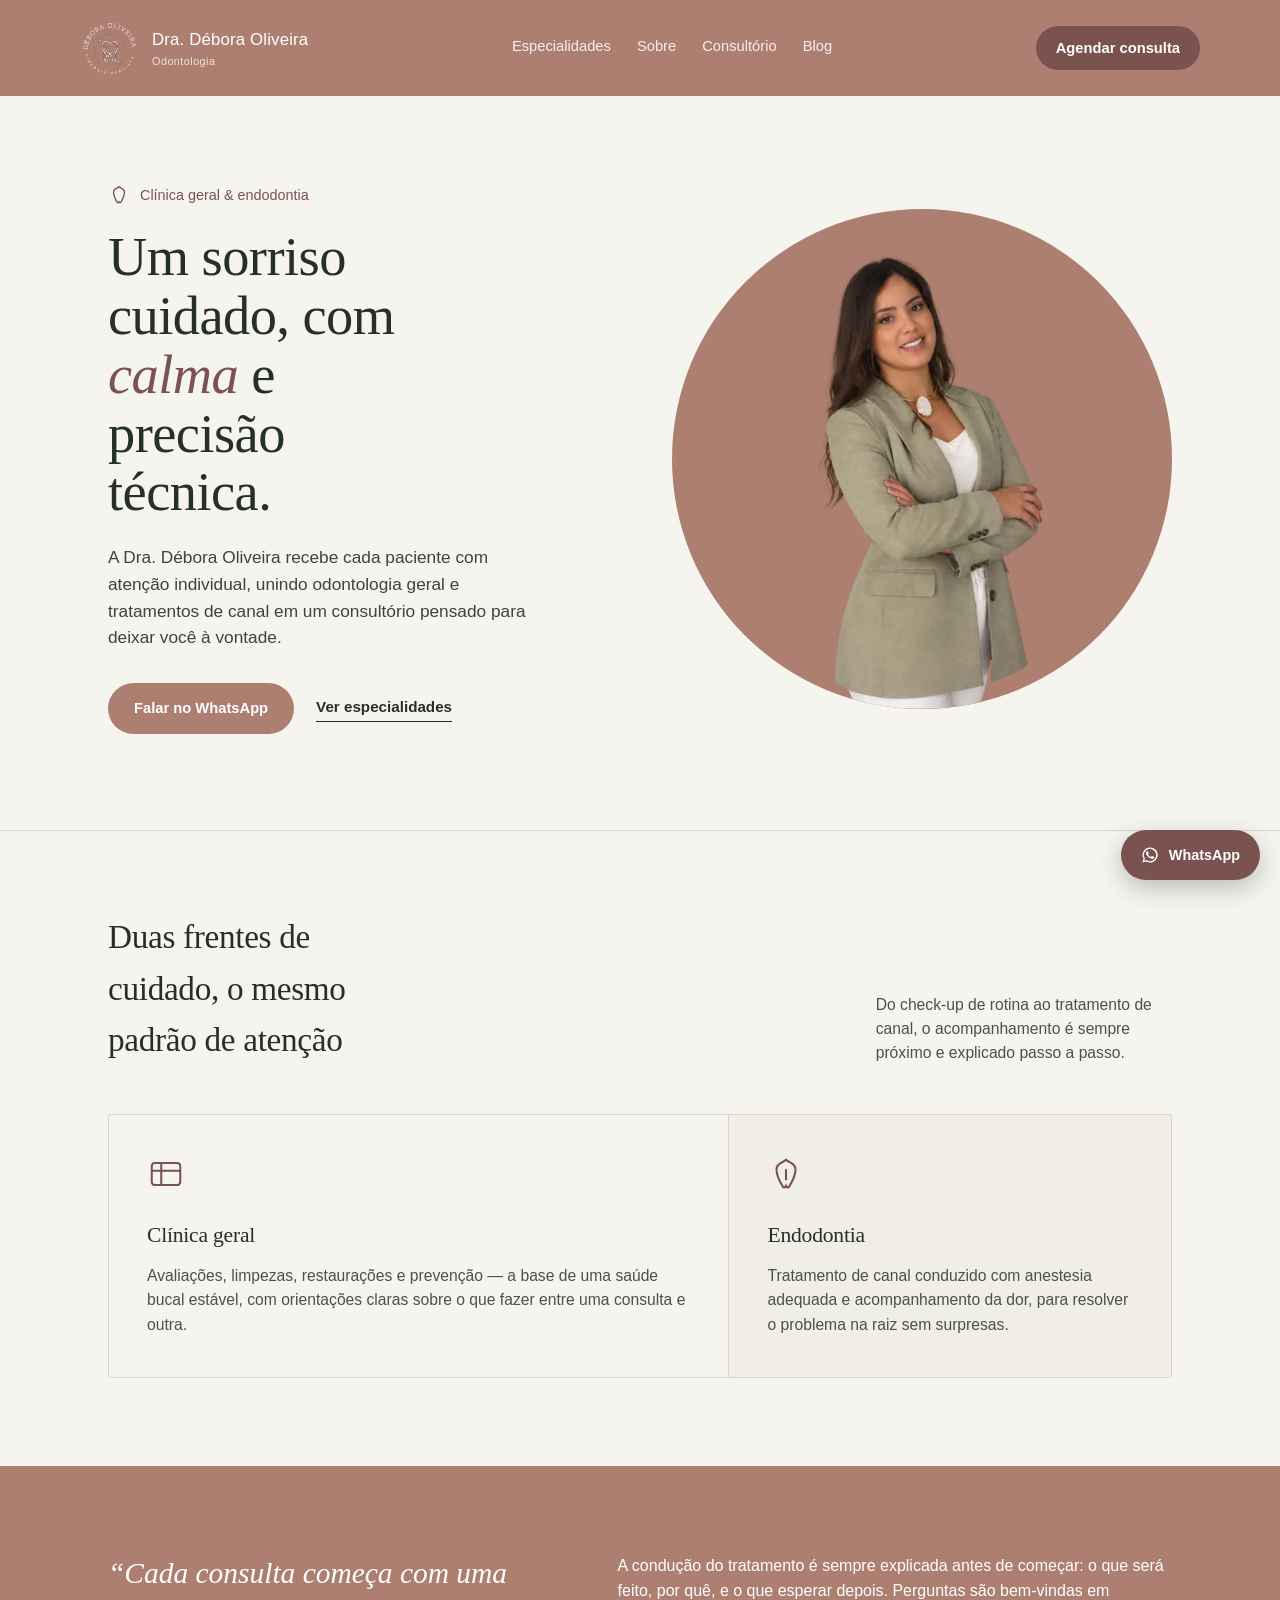
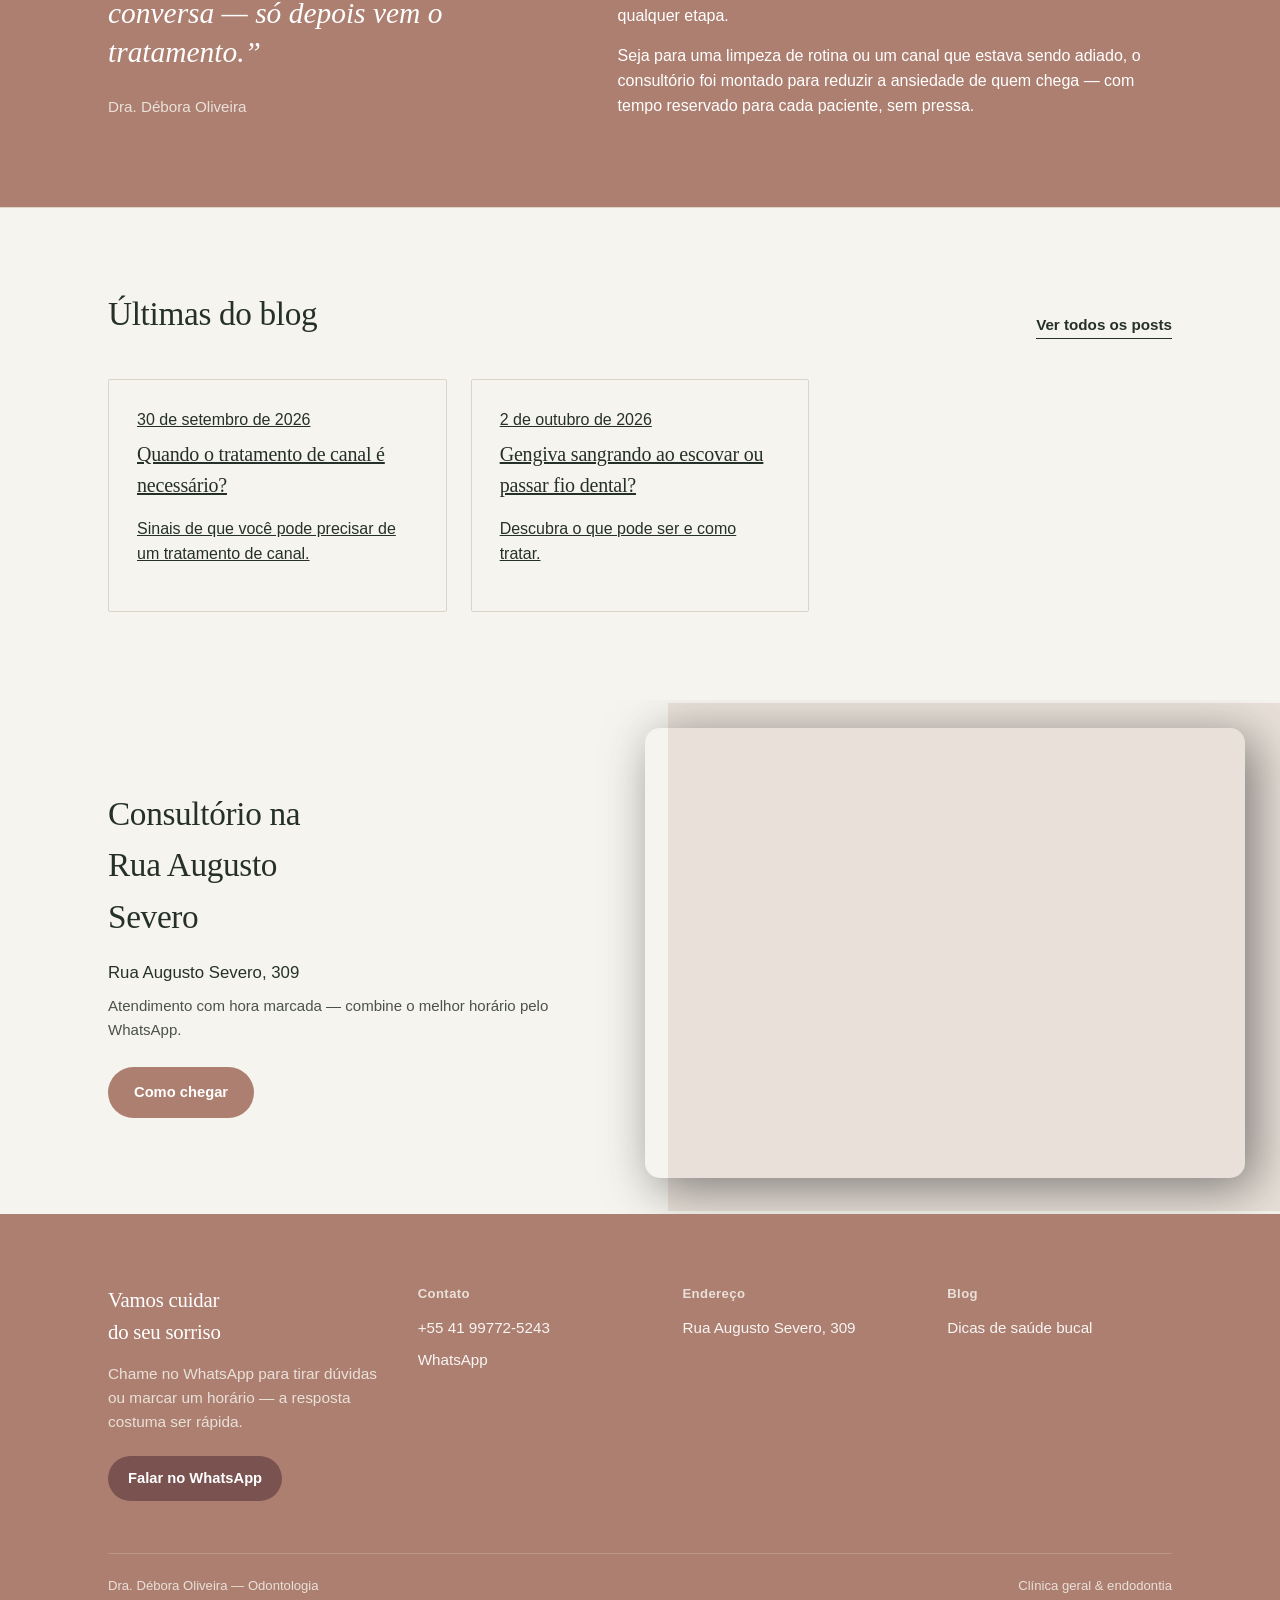
==== index.html @ fad84ba0 "algumas otimizacoes + favicon" ====
<!DOCTYPE html>
<html lang="pt-BR">

<head>
  <meta charset="UTF-8">
  <meta name="viewport" content="width=device-width, initial-scale=1, viewport-fit=cover">
  <meta name="description" content="Dentista em curitiba - Clínico geral, canal, extração de siso, restauração e mais">
  <title>Dra. Débora Oliveira — Dentista em Curitiba; Clínica geral, canal, extração de siso, restauração e mais</title>
  <!-- <meta name="description" content=""> -->

  <link rel="preload" href="./fonts/fraunces-v38-latin-regular.woff2" as="font" type="font/woff2" crossorigin>
  <link rel="preload" href="./fonts/fraunces-v38-latin-500.woff2" as="font" type="font/woff2" crossorigin>
  <link rel="preload" href="./fonts/fraunces-v38-latin-600.woff2" as="font" type="font/woff2" crossorigin>
  <link rel="preload" href="./fonts/work-sans-v24-latin-regular.woff2" as="font" type="font/woff2" crossorigin>
  <link rel="preload" href="./fonts/work-sans-v24-latin-600.woff2" as="font" type="font/woff2" crossorigin>

  <link rel="stylesheet" href="./style.css" />

  <link rel="icon" href="favicon.svg" type="image/x-icon">
</head>

<body>

  <header class="site">
    <div class="wrap nav-row">
      <div class="brand">
        <img src="logo-branco.svg" alt="Logo Dra. Débora Oliveira">

        <div class="brand-name">Dra. Débora Oliveira<span>Odontologia</span></div>
      </div>
      <nav class="links" id="menu">
        <a href="#especialidades">Especialidades</a>
        <a href="#sobre">Sobre</a>
        <a href="#local">Consultório</a>
        <a href="blog/index.html">Blog</a>
              <a class="btn btn-accent menu-cta"
          href="https://wa.me/5541997725243?text=Ol%C3%A1%2C%20gostaria%20de%20agendar%20uma%20consulta%20com%20a%20Dra.%20D%C3%A9bora%20Oliveira."
          target="_blank" rel="noopener">Agendar consulta</a>
      </nav>
      <a class="btn btn-accent nav-cta"
        href="https://wa.me/5541997725243?text=Ol%C3%A1%2C%20gostaria%20de%20agendar%20uma%20consulta%20com%20a%20Dra.%20D%C3%A9bora%20Oliveira."
        target="_blank" rel="noopener">Agendar consulta</a>
      <button class="mobile-toggle" type="button" aria-label="Abrir menu" aria-expanded="false" aria-controls="menu"><span></span></button>
    </div>
  </header>

  <section class="hero">
    <div class="wrap hero-grid">
      <div>
        <div class="eyebrow-line">
          <svg viewBox="0 0 24 24" fill="none" stroke="currentColor" stroke-width="1.4">
            <path
              d="M12 3c-2 2-6 2-6 6 0 5 3 9 4 11 .3.6 1.4.6 1.7 0 .1-.2.2-.4.3-.6.1.2.2.4.3.6.3.6 1.4.6 1.7 0 1-2 4-6 4-11 0-4-4-4-6-6Z" />
          </svg>
          Clínica geral &amp; endodontia
        </div>
        <h1 class="hero-title">Um sorriso cuidado, com <em>calma</em> e precisão técnica.</h1>
        <p class="hero-sub">A Dra. Débora Oliveira recebe cada paciente com atenção individual, unindo odontologia geral
          e tratamentos de canal em um consultório pensado para deixar você à vontade.</p>
        <div class="hero-ctas">
          <a class="btn btn-primary"
            href="https://wa.me/5541997725243?text=Ol%C3%A1%2C%20gostaria%20de%20agendar%20uma%20consulta%20com%20a%20Dra.%20D%C3%A9bora%20Oliveira."
            target="_blank" rel="noopener">Falar no WhatsApp</a>
          <a class="text-link" href="#especialidades">Ver especialidades</a>
        </div>
      </div>
      <div class="hero-badge">
        <div class="badge-circle">
          <img src="perfil.webp" alt="Perfil" />
        </div>
      </div>
    </div>
  </section>

  <section class="specialties" id="especialidades">
    <div class="wrap">
      <div class="sec-head">
        <h2>Duas frentes de cuidado, o mesmo padrão de atenção</h2>
        <p>Do check-up de rotina ao tratamento de canal, o acompanhamento é sempre próximo e explicado passo a passo.
        </p>
      </div>
      <div class="spec-grid">
        <div class="spec-col">
          <svg class="spec-icon" viewBox="0 0 24 24" fill="none" stroke="currentColor" stroke-width="1.3">
            <rect x="3" y="5" width="18" height="14" rx="2" />
            <path d="M3 10h18M9 5v14" />
          </svg>
          <h3>Clínica geral</h3>
          <p>Avaliações, limpezas, restaurações e prevenção — a base de uma saúde bucal estável, com orientações claras
            sobre o que fazer entre uma consulta e outra.</p>
        </div>
        <div class="spec-col">
          <svg class="spec-icon" viewBox="0 0 24 24" fill="none" stroke="currentColor" stroke-width="1.3">
            <path
              d="M12 3c-2 2-6 2-6 6 0 5 3 9 4 11 .3.6 1.4.6 1.7 0 .1-.2.2-.4.3-.6.1.2.2.4.3.6.3.6 1.4.6 1.7 0 1-2 4-6 4-11 0-4-4-4-6-6Z" />
            <path d="M12 9v7" />
          </svg>
          <h3>Endodontia</h3>
          <p>Tratamento de canal conduzido com anestesia adequada e acompanhamento da dor, para resolver o problema na
            raiz sem surpresas.</p>
        </div>
      </div>
    </div>
  </section>

  <section class="about" id="sobre">
    <div class="wrap about-grid">
      <div>
        <blockquote>&ldquo;Cada consulta começa com uma conversa — só depois vem o tratamento.&rdquo;</blockquote>
        <div class="about-name">Dra. Débora Oliveira</div>
      </div>
      <div class="about-body">
        <p>A condução do tratamento é sempre explicada antes de começar: o que será feito, por quê, e o que esperar
          depois. Perguntas são bem-vindas em qualquer etapa.</p>
        <p>Seja para uma limpeza de rotina ou um canal que estava sendo adiado, o consultório foi montado para reduzir a
          ansiedade de quem chega — com tempo reservado para cada paciente, sem pressa.</p>
      </div>
    </div>
  </section>

  <section class="home-blog" id="blog">
    <div class="wrap">
      <div class="sec-head">
        <h2>Últimas do blog</h2>
        <a class="text-link" href="blog/index.html">Ver todos os posts</a>
      </div>
      <div class="home-blog-list">
        <a class="post-card" href="blog/quando-fazer-canal.html">
          <time datetime="2026-09-30">30 de setembro de 2026</time>
          <h3>Quando o tratamento de canal é necessário?</h3>
          <p>Sinais de que você pode precisar de um tratamento de canal.</p>
        </a>
        
        <a class="post-card" href="blog/gengiva-sangrando.html">
          <time datetime="2026-09-30">2 de outubro de 2026</time>
          <h3>Gengiva sangrando ao escovar ou passar fio dental?</h3>
          <p>Descubra o que pode ser e como tratar.</p>
        </a>
      </div>
    </div>
  </section>

  <section class="location" id="local">
    <div class="wrap loc-grid">
      <div>
        <h2>Consultório na Rua Augusto Severo</h2>
        <p class="addr">Rua Augusto Severo, 309</p>
        <p class="addr-note">Atendimento com hora marcada — combine o melhor horário pelo WhatsApp.</p>
        <a class="btn btn-primary" style="background:var(--primary); color:#fff;"
          href="https://www.google.com/maps/search/?api=1&query=Rua%20Augusto%20Severo%2C%20309" target="_blank"
          rel="noopener">Como chegar</a>
      </div>
      <div class="map-wrap">
        <iframe
          title="Mapa"
          class="map"
          src="https://www.google.com/maps/embed?pb=!1m18!1m12!1m3!1d3603.5759291086106!2d-49.26179082490863!3d-25.41900203245604!2m3!1f0!2f0!3f0!3m2!1i1024!2i768!4f13.1!3m3!1m2!1s0x94dce58ef9bebcb9%3A0xb4c503dd0ce814ef!2sDra.%20D%C3%A9bora%20Oliveira!5e0!3m2!1sen!2sus!4v1790652127776!5m2!1sen!2sus" width="600" height="450" style="border:0;" allowfullscreen="" loading="lazy" referrerpolicy="strict-origin-when-cross-origin"
        ></iframe>
      </div>
    </div>
  </section>

  <footer class="site">
    <div class="wrap">
      <div class="foot-grid">
        <div>
          <h3>Vamos cuidar do seu sorriso</h3>
          <p>Chame no WhatsApp para tirar dúvidas ou marcar um horário — a resposta costuma ser rápida.</p>
          <a class="btn btn-accent"
            href="https://wa.me/5541997725243?text=Ol%C3%A1%2C%20gostaria%20de%20agendar%20uma%20consulta%20com%20a%20Dra.%20D%C3%A9bora%20Oliveira."
            target="_blank" rel="noopener">Falar no WhatsApp</a>
        </div>
        <div class="foot-col">
          <h4>Contato</h4>
          <a href="https://wa.me/5541997725243" target="_blank" rel="noopener">+55 41 99772-5243</a>
          <p>WhatsApp</p>
        </div>
        <div class="foot-col">
          <h4>Endereço</h4>
          <p>Rua Augusto Severo, 309</p>
        </div>
        <div class="foot-col">
          <h4>Blog</h4>
          <a href="blog/index.html">Dicas de saúde bucal</a>
        </div>
      </div>
      <div class="foot-bottom">
        <span>Dra. Débora Oliveira — Odontologia</span>
        <span>Clínica geral &amp; endodontia</span>
      </div>
    </div>
  </footer>

  <a class="float-wa"
    href="https://wa.me/5541997725243?text=Ol%C3%A1%2C%20gostaria%20de%20agendar%20uma%20consulta%20com%20a%20Dra.%20D%C3%A9bora%20Oliveira."
    target="_blank" rel="noopener">
    <svg viewBox="0 0 24 24" fill="currentColor">
      <path
        d="M12 2a10 10 0 0 0-8.6 15L2 22l5.2-1.4A10 10 0 1 0 12 2Zm0 18.2a8.2 8.2 0 0 1-4.2-1.2l-.3-.2-3.1.8.8-3-.2-.3A8.2 8.2 0 1 1 12 20.2Zm4.5-6.1c-.2-.1-1.4-.7-1.7-.8-.2-.1-.4-.1-.6.1-.2.2-.6.8-.8 1-.1.2-.3.2-.5.1-.7-.3-1.4-.7-2-1.3-.5-.5-1-1.1-1.4-1.8-.1-.2 0-.4.1-.5.1-.1.2-.3.4-.5.1-.1.2-.3.2-.4.1-.2 0-.3 0-.5-.1-.1-.6-1.5-.8-2-.2-.5-.4-.5-.6-.5h-.5c-.2 0-.5.1-.7.3-.2.2-.9.9-.9 2.2s1 2.6 1.1 2.7c.1.2 2 3 4.7 4.2.7.3 1.2.5 1.6.6.7.2 1.3.2 1.8.1.5-.1 1.4-.6 1.6-1.1.2-.5.2-1 .1-1.1-.1-.1-.2-.2-.5-.3Z" />
    </svg>
    WhatsApp
  </a>

  <script src="./menu.js" defer></script>

</body>

</html>
---- style.css ----
/* fraunces-regular - latin */
@font-face {
  font-display: swap; /* Check https://developer.mozilla.org/en-US/docs/Web/CSS/@font-face/font-display for other options. */
  font-family: 'Fraunces';
  font-style: normal;
  font-weight: 400;
  src: url('./fonts/fraunces-v38-latin-regular.woff2') format('woff2'); /* Chrome 36+, Opera 23+, Firefox 39+, Safari 12+, iOS 10+ */
}
/* fraunces-500 - latin */
@font-face {
  font-display: swap; /* Check https://developer.mozilla.org/en-US/docs/Web/CSS/@font-face/font-display for other options. */
  font-family: 'Fraunces';
  font-style: normal;
  font-weight: 500;
  src: url('./fonts/fraunces-v38-latin-500.woff2') format('woff2'); /* Chrome 36+, Opera 23+, Firefox 39+, Safari 12+, iOS 10+ */
}
/* fraunces-500italic - latin */
@font-face {
  font-display: swap; /* Check https://developer.mozilla.org/en-US/docs/Web/CSS/@font-face/font-display for other options. */
  font-family: 'Fraunces';
  font-style: italic;
  font-weight: 500;
  src: url('./fonts/fraunces-v38-latin-500italic.woff2') format('woff2'); /* Chrome 36+, Opera 23+, Firefox 39+, Safari 12+, iOS 10+ */
}
/* fraunces-600 - latin */
@font-face {
  font-display: swap; /* Check https://developer.mozilla.org/en-US/docs/Web/CSS/@font-face/font-display for other options. */
  font-family: 'Fraunces';
  font-style: normal;
  font-weight: 600;
  src: url('./fonts/fraunces-v38-latin-600.woff2') format('woff2'); /* Chrome 36+, Opera 23+, Firefox 39+, Safari 12+, iOS 10+ */
}
/* fraunces-600italic - latin */
@font-face {
  font-display: swap; /* Check https://developer.mozilla.org/en-US/docs/Web/CSS/@font-face/font-display for other options. */
  font-family: 'Fraunces';
  font-style: italic;
  font-weight: 600;
  src: url('./fonts/fraunces-v38-latin-600italic.woff2') format('woff2'); /* Chrome 36+, Opera 23+, Firefox 39+, Safari 12+, iOS 10+ */
}

@font-face {
  font-family: "Work sans";
  font-style: normal;
  font-weight: 400;
  font-display: swap;
  src: url("./fonts/work-sans-v24-latin-regular.woff2") format("woff2");
}


@font-face {
  font-family: "Work sans";
  font-style: normal;
  font-weight: 600;
  font-display: swap;
  src: url("./fonts/work-sans-v24-latin-600.woff2") format("woff2");
}


:root {
  --paper: #f6f4ee;
  --ink: #26302a;
  --primary: #AD7F70;
  --primary-ink: #fff;
  --secondary: #e9e1d9;
  --accent: #7a5250;
  --line: #dad5c6;
  --line-on-primary: rgba(237, 234, 224, 0.22);
}

@media (prefers-color-scheme: dark) {
  :root {
    --paper: #f6f4ee;
    --ink: #26302a;
    --primary: #AD7F70;
    --primary-ink: #fff;
    --secondary: #e9e1d9;
    --accent: #7a5250;
    --line: #dad5c6;
  }
}

* {
  box-sizing: border-box;
}

html {
  scroll-behavior: smooth;
  scroll-padding-top: env(safe-area-inset-top, 0px);
}

body {
  margin: 0;
  background: var(--paper);
  color: var(--ink);
  font-family: "Work Sans", sans-serif;
  font-size: 16px;
  line-height: 1.55;
  padding-top: env(safe-area-inset-top, 0px);
  padding-bottom: env(safe-area-inset-bottom, 0px);
  overflow-x: hidden;
}

h1,
h2,
h3,
.serif {
  font-family: "Fraunces", serif;
  font-weight: 500;
  letter-spacing: -0.01em;
}

a {
  color: inherit;
}

.wrap {
  max-width: 1120px;
  margin: 0 auto;
  padding: 0 28px;
}

img.mono {
  filter: none;
}

/* header */
header.site {
  background: var(--primary);
  color: var(--primary-ink);
  padding-top: calc(18px + env(safe-area-inset-top, 0px));
  position: sticky;
  top: 0;
  z-index: 40;
}

.nav-row {
  display: flex;
  align-items: center;
  justify-content: space-between;
  padding: 0 0 18px;
  gap: 20px;
}

.brand {
  display: flex;
  align-items: center;
  gap: 12px;
}

.brand img {
  width: 60px;
  height: 60px;
  display: block;
}

.brand-name {
  font-size: 1.05rem;
  letter-spacing: 0.01em;
}

.brand-name span {
  display: block;
  font-size: 0.68rem;
  font-family: "Work Sans", sans-serif;
  color: var(--secondary);
  letter-spacing: 0.04em;
}

/* menu — mobile-first: painel em tela cheia aberto pelo hambúrguer */
nav.links {
  position: fixed;
  inset: 0;
  z-index: -1; /* fica atrás da barra do topo, mas sobre a página */
  display: flex;
  flex-direction: column;
  align-items: flex-start;
  gap: 4px;
  padding: calc(104px + env(safe-area-inset-top, 0px)) 28px calc(40px + env(safe-area-inset-bottom, 0px));
  background: var(--primary);
  counter-reset: item;
  overflow-y: auto;
  visibility: hidden;
  opacity: 0;
  transform: translateY(-10px);
  transition: opacity 0.25s ease, transform 0.25s ease, visibility 0s linear 0.25s;
}

header.menu-open nav.links {
  visibility: visible;
  opacity: 1;
  transform: none;
  transition-delay: 0s;
}

body.menu-open {
  overflow: hidden;
}

nav.links a {
  display: flex;
  align-items: baseline;
  gap: 14px;
  width: 100%;
  padding: 14px 0;
  border-bottom: 1px solid var(--line-on-primary);
  text-decoration: none;
  font-family: "Fraunces", serif;
  font-weight: 500;
  font-size: 2rem;
  letter-spacing: -0.01em;
}

nav.links a::before {
  counter-increment: item;
  content: "0" counter(item);
  font-family: "Work Sans", sans-serif;
  font-size: 0.75rem;
  letter-spacing: 0.06em;
  color: var(--secondary);
}

nav.links a.menu-cta {
  width: auto;
  margin-top: 28px;
  padding: 14px 26px;
  border-bottom: 0;
  font-family: "Work Sans", sans-serif;
  font-weight: 600;
  font-size: 0.95rem;
  letter-spacing: 0;
}

nav.links a.menu-cta::before {
  content: none;
}

header.site .nav-cta {
  display: none;
}

/* botão hambúrguer */
.mobile-toggle {
  display: inline-flex;
  align-items: center;
  justify-content: center;
  width: 44px;
  height: 44px;
  margin-right: 10px;
  padding: 0;
  background: none;
  border: 0;
  color: inherit;
  cursor: pointer;
}

.mobile-toggle span,
.mobile-toggle span::before,
.mobile-toggle span::after {
  display: block;
  width: 24px;
  height: 2px;
  background: currentColor;
  border-radius: 2px;
  transition: transform 0.25s ease, background 0.2s ease;
}

.mobile-toggle span {
  position: relative;
}

.mobile-toggle span::before,
.mobile-toggle span::after {
  content: "";
  position: absolute;
  left: 0;
}

.mobile-toggle span::before {
  top: -7px;
}

.mobile-toggle span::after {
  top: 7px;
}

header.menu-open .mobile-toggle span {
  background: transparent;
}

header.menu-open .mobile-toggle span::before {
  transform: translateY(7px) rotate(45deg);
}

header.menu-open .mobile-toggle span::after {
  transform: translateY(-7px) rotate(-45deg);
}

/* menu — desktop: links em linha na barra */
@media (min-width: 861px) {
  .mobile-toggle,
  header.site .menu-cta {
    display: none;
  }

  header.site .nav-cta {
    display: inline-flex;
  }

  nav.links {
    position: static;
    z-index: auto;
    flex-direction: row;
    align-items: center;
    gap: 26px;
    padding: 0;
    background: none;
    overflow: visible;
    visibility: visible;
    opacity: 1;
    transform: none;
    transition: none;
  }

  nav.links a {
    display: inline;
    width: auto;
    padding: 0 0 2px;
    border-bottom: 1px solid transparent;
    font-family: "Work Sans", sans-serif;
    font-weight: 400;
    font-size: 0.92rem;
    letter-spacing: 0;
    opacity: 0.88;
  }

  nav.links a::before {
    content: none;
  }

  nav.links a:hover {
    border-color: var(--secondary);
    opacity: 1;
  }
}

.btn {
  display: inline-flex;
  align-items: center;
  gap: 8px;
  text-decoration: none;
  font-family: "Work Sans", sans-serif;
  font-weight: 600;
  font-size: 0.92rem;
  padding: 11px 20px;
  border-radius: 100px;
  white-space: nowrap;
}

.btn-accent {
  background: var(--accent);
  color: #fff;
}

.btn-accent:hover {
  background: #8c6c2f;
}

.btn-ghost {
  border: 1px solid var(--line-on-primary);
  color: var(--primary-ink);
}

.btn-ghost:hover {
  border-color: var(--primary-ink);
}

/* hero */
.hero {
  padding: 88px 0 96px;
}

.hero-grid {
  display: grid;
  grid-template-columns: 1.15fr 0.85fr;
  gap: 56px;
  align-items: center;
}

.eyebrow-line {
  display: flex;
  align-items: center;
  gap: 10px;
  margin-bottom: 22px;
  color: var(--accent);
  font-size: 0.9rem;
}

.eyebrow-line svg {
  width: 22px;
  height: 22px;
}

h1.hero-title {
  font-size: clamp(2.3rem, 4.4vw, 3.4rem);
  line-height: 1.08;
  margin: 0 0 22px;
  max-width: 12.5ch;
}

h1.hero-title em {
  font-style: italic;
  color: var(--accent);
}

.hero-sub {
  font-size: 1.08rem;
  max-width: 44ch;
  color: #3c453d;
  margin: 0 0 32px;
}

.hero-ctas {
  display: flex;
  align-items: center;
  gap: 22px;
  flex-wrap: wrap;
}

.btn-primary {
  background: var(--primary);
  color: var(--primary-ink);
  padding: 14px 26px;
}

.btn-primary:hover {
  background: #16241b;
}

.text-link {
  text-decoration: none;
  font-weight: 600;
  border-bottom: 1px solid var(--ink);
  padding-bottom: 2px;
  font-size: 0.95rem;
}

.hero-badge {
  position: relative;
  display: flex;
  justify-content: center;
}

.badge-circle {
  /* width: min(340px, 80vw); */
  width: 500px;
  aspect-ratio: 1;
  border-radius: 50%;
  background: var(--primary);
  display: flex;
  align-items: center;
  justify-content: center;
  position: relative;
  overflow: hidden;
}

.badge-circle img {
  width: 100%;
  height: 100%;
  object-fit: contain;
}

.vine {
  position: absolute;
  pointer-events: none;
}

.vine.v1 {
  width: 120px;
  top: -30px;
  left: -40px;
  opacity: 0.55;
}

.vine.v2 {
  width: 90px;
  bottom: -20px;
  right: -20px;
  opacity: 0.4;
  transform: rotate(160deg);
}

/* specialties */
.specialties {
  padding: 80px 0 88px;
  border-top: 1px solid var(--line);
}

.sec-head {
  display: flex;
  justify-content: space-between;
  align-items: flex-end;
  gap: 20px;
  margin-bottom: 48px;
  flex-wrap: wrap;
}

.sec-head h2 {
  font-size: clamp(1.7rem, 2.6vw, 2.2rem);
  margin: 0;
  max-width: 16ch;
}

.sec-head p {
  max-width: 34ch;
  color: #4a5249;
  margin: 0;
  font-size: 0.98rem;
}

.spec-grid {
  display: grid;
  grid-template-columns: 1.4fr 1fr;
  gap: 0;
  border: 1px solid var(--line);
  border-radius: 2px;
  overflow: hidden;
}

.spec-col {
  padding: 40px 38px;
}

.spec-col+.spec-col {
  border-left: 1px solid var(--line);
  background: #f0eee5;
}

.spec-icon {
  width: 38px;
  height: 38px;
  margin-bottom: 18px;
  color: var(--accent);
}

.spec-col h3 {
  font-size: 1.35rem;
  margin: 0 0 12px;
}

.spec-col p {
  margin: 0;
  color: #4a5249;
  font-size: 0.98rem;
}

/* about */
.about {
  background: var(--primary);
  color: var(--primary-ink);
  padding: 88px 0;
}

.about-grid {
  display: grid;
  grid-template-columns: 0.9fr 1.1fr;
  gap: 56px;
  align-items: start;
}

.about blockquote {
  margin: 0;
  font-family: "Fraunces", serif;
  font-style: italic;
  font-weight: 500;
  font-size: clamp(1.4rem, 2.3vw, 1.85rem);
  line-height: 1.35;
  color: #fff;
}

.about-name {
  margin-top: 22px;
  font-size: 0.95rem;
  color: var(--secondary);
}

.about-body p {
  color: var(--primary-ink);
  font-size: 1rem;
  margin: 0 0 16px;
}

.about-body p:last-child {
  margin-bottom: 0;
}

/* location */
.location {
  padding: 88px 0 96px;
  overflow: hidden;
}

.map-wrap {
  background-color: var(--secondary);
  padding: 25px;
  margin: -88px -500px -96px 0px;
}

.map {
  border-radius: 15px;
  box-shadow: 10px 10px 50px #3339;
  max-width: 80%;
  margin: 0px 0px 0px -5%;
}


/* ---------- Home: "Últimas do blog" (mobile-first) ---------- */
.home-blog { padding: 56px 0 64px; border-top: 1px solid var(--line); }
.home-blog .sec-head { margin-bottom: 24px; }
.home-blog-list { display: grid; grid-template-columns: 1fr; }
.post-card { border-bottom: 1px solid var(--line); padding: 1rem 0;}
.post-card h3 { font-size: 1.25rem; margin: 6px 0 8px; }
.post-card:hover h3 { color: var(--accent); }

@media (min-width: 861px) {
  .home-blog { padding: 80px 0 88px; }
  .home-blog .sec-head { margin-bottom: 40px; }
  .home-blog-list { grid-template-columns: repeat(3, 1fr); gap: 24px; }
  .home-blog-list .post-card,
  .home-blog-list .post-card:last-child {
    padding: 28px;
    border: 1px solid var(--line);
    border-radius: 2px;
  }
}


.loc-grid {
  display: grid;
  grid-template-columns: 1fr 1fr;
  gap: 56px;
  align-items: center;
  height: 100%;
}

.loc-grid h2 {
  font-size: clamp(1.7rem, 2.6vw, 2.2rem);
  margin: 0 0 18px;
  max-width: 14ch;
}

.addr {
  font-size: 1.05rem;
  margin: 0 0 8px;
}

.addr-note {
  color: #4a5249;
  font-size: 0.94rem;
  margin: 0 0 26px;
}

.pin {
  display: flex;
  justify-content: center;
  /* height: 400px; */
  /* overflow: hidden; */
}

/* .pin svg {
  width: min(220px, 60vw);
  height: auto;
  color: var(--primary);
} */

.pin img {
  /* width: 1000px; */
  height: 400px;
  box-shadow: 5px 5px 10px #555;
  border-radius: 5px;
}

/* footer */
footer.site {
  background: var(--primary);
  color: var(--primary-ink);
  padding: 70px 0 calc(40px + env(safe-area-inset-bottom, 0px));
}

.foot-grid {
  display: grid;
  grid-template-columns: 1.2fr 1fr 1fr 1fr;
  gap: 40px;
}

.foot-grid h3 {
  font-size: 1.3rem;
  margin: 0 0 14px;
  max-width: 12ch;
}

.foot-grid p {
  color: var(--secondary);
  margin: 0 0 22px;
  max-width: 32ch;
  font-size: 0.96rem;
}

.foot-col h4 {
  font-family: "Work Sans", sans-serif;
  font-weight: 600;
  font-size: 0.82rem;
  letter-spacing: 0.03em;
  color: var(--secondary);
  margin: 0 0 12px;
}

.foot-col p,
.foot-col a {
  display: block;
  text-decoration: none;
  color: var(--primary-ink);
  font-size: 0.95rem;
  margin: 0 0 8px;
  opacity: 0.92;
}

.foot-bottom {
  border-top: 1px solid var(--line-on-primary);
  margin-top: 52px;
  padding-top: 22px;
  font-size: 0.82rem;
  color: var(--secondary);
  display: flex;
  justify-content: space-between;
  flex-wrap: wrap;
  gap: 10px;
}

/* floating whatsapp */
.float-wa {
  position: fixed;
  right: 20px;
  bottom: calc(20px + env(safe-area-inset-bottom, 0px));
  z-index: 50;
  background: var(--accent);
  color: #fff;
  border-radius: 100px;
  padding: 14px 20px;
  display: flex;
  align-items: center;
  gap: 10px;
  text-decoration: none;
  font-weight: 600;
  font-size: 0.9rem;
  box-shadow: 0 8px 24px rgba(31, 51, 40, 0.28);
}

.float-wa svg {
  width: 18px;
  height: 18px;
}

.float-wa:hover {
  background: #8c6c2f;
}

a:focus-visible,
button:focus-visible {
  outline: 2px solid var(--accent);
  outline-offset: 3px;
}

@media (prefers-reduced-motion: reduce) {
  html {
    scroll-behavior: auto;
  }
}

@media (max-width: 860px) {
  .hero-grid,
  .about-grid,
  .loc-grid {
    grid-template-columns: 1fr;
  }

  .hero {
    padding: 56px 0 64px;
  }

  .hero-badge {
    order: -1;
    margin-bottom: 8px;
  }

  .badge-circle {
    width: 220px;
  }

  .spec-grid {
    grid-template-columns: 1fr;
  }

  .spec-col+.spec-col {
    border-left: none;
    border-top: 1px solid var(--line);
  }

  .foot-grid {
    grid-template-columns: 1fr;
    gap: 34px;
  }

  .location {
    text-align: left;
  }

  .map-wrap {
    background-color: inherit;
    padding: 0px;
    margin: 0px;
    /* margin: -88px -500px -96px 0px; */
  }

  .map {
    border-radius: 15px;
    box-shadow: 10px 10px 50px #3339;
    max-width: 100%;
    margin: 0px;
    /* margin: 0px 0px 0px -50px; */
  }

  .pin {
    order: -1;
    width: 100%;
  }
}
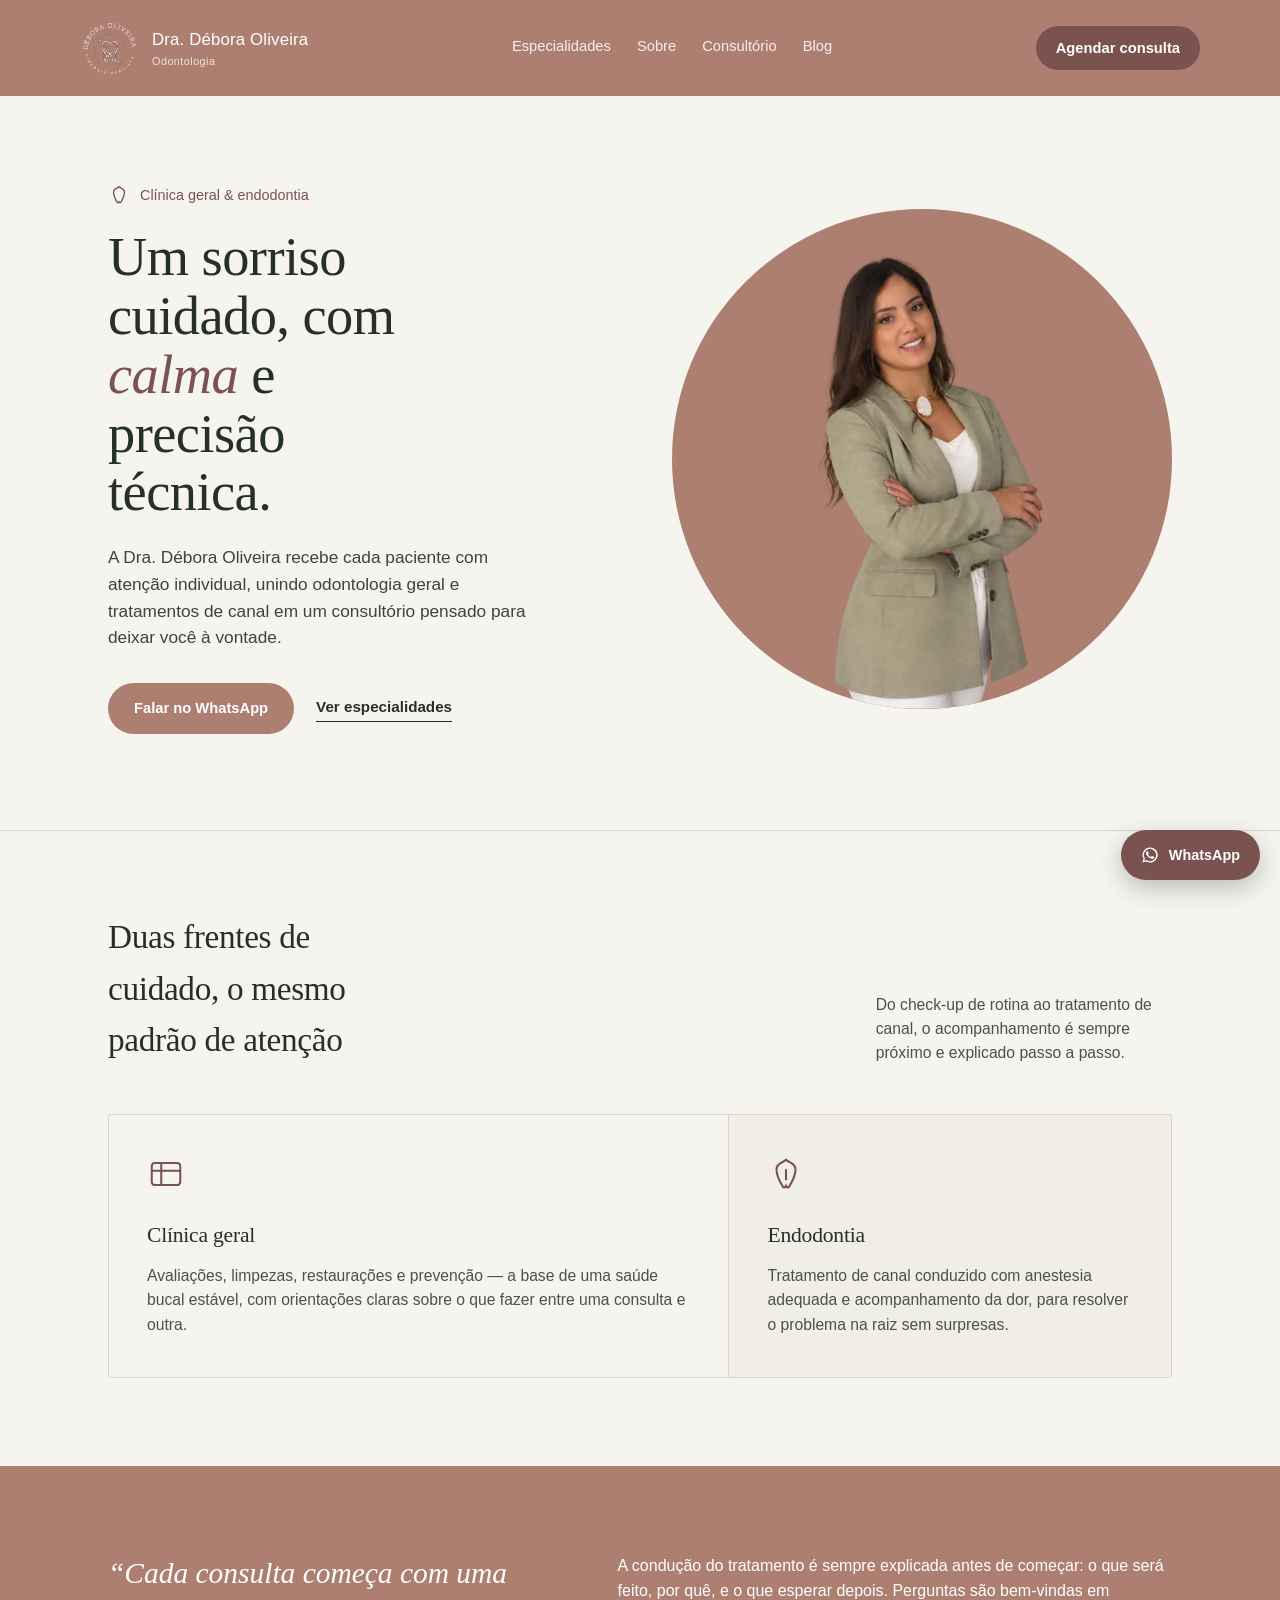
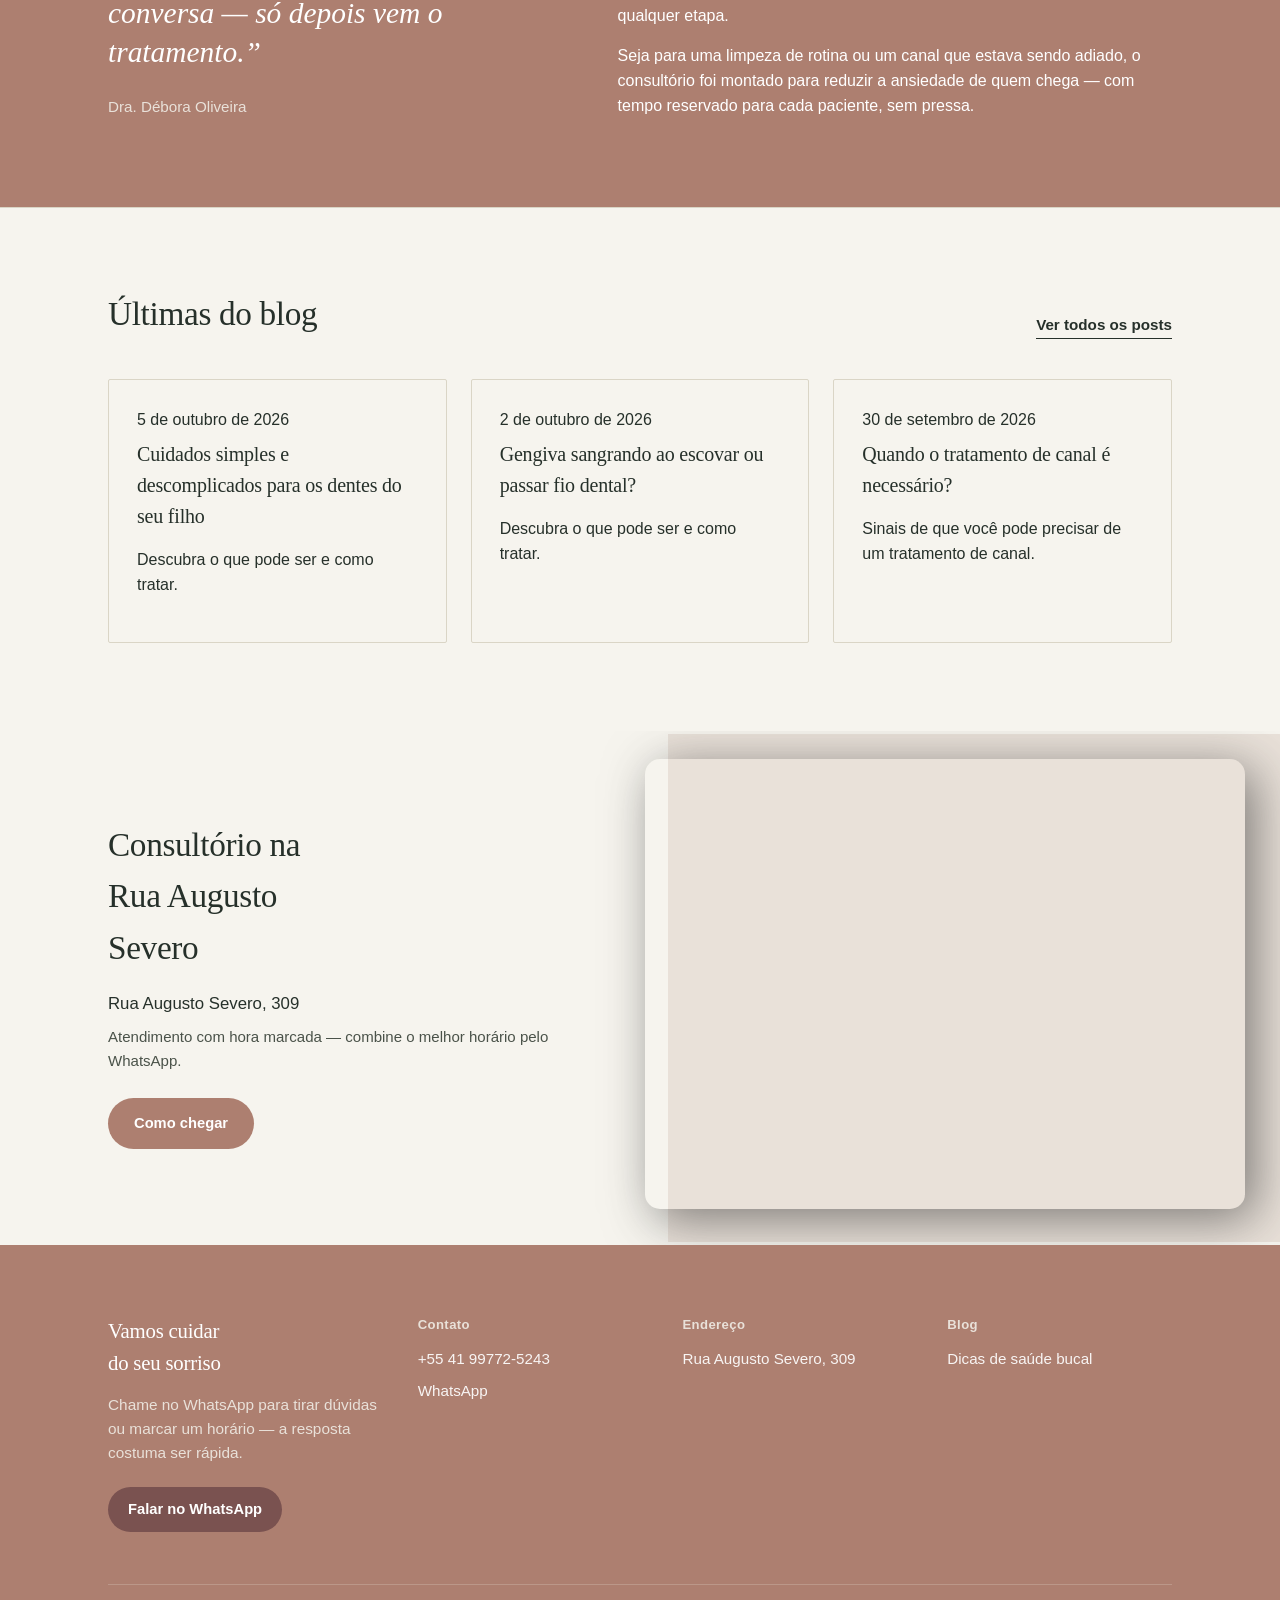
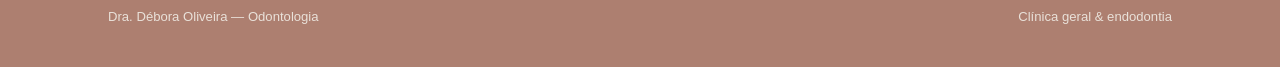
==== commit b21c7766: "atualizado" ====
--- a/index.html
+++ b/index.html
@@ -1,208 +1 @@
-<!DOCTYPE html>
-<html lang="pt-BR">
-
-<head>
-  <meta charset="UTF-8">
-  <meta name="viewport" content="width=device-width, initial-scale=1, viewport-fit=cover">
-  <meta name="description" content="Dentista em curitiba - Clínico geral, canal, extração de siso, restauração e mais">
-  <title>Dra. Débora Oliveira — Dentista em Curitiba; Clínica geral, canal, extração de siso, restauração e mais</title>
-  <!-- <meta name="description" content=""> -->
-
-  <link rel="preload" href="./fonts/fraunces-v38-latin-regular.woff2" as="font" type="font/woff2" crossorigin>
-  <link rel="preload" href="./fonts/fraunces-v38-latin-500.woff2" as="font" type="font/woff2" crossorigin>
-  <link rel="preload" href="./fonts/fraunces-v38-latin-600.woff2" as="font" type="font/woff2" crossorigin>
-  <link rel="preload" href="./fonts/work-sans-v24-latin-regular.woff2" as="font" type="font/woff2" crossorigin>
-  <link rel="preload" href="./fonts/work-sans-v24-latin-600.woff2" as="font" type="font/woff2" crossorigin>
-
-  <link rel="stylesheet" href="./style.css" />
-
-  <link rel="icon" href="favicon.svg" type="image/x-icon">
-</head>
-
-<body>
-
-  <header class="site">
-    <div class="wrap nav-row">
-      <div class="brand">
-        <img src="logo-branco.svg" alt="Logo Dra. Débora Oliveira">
-
-        <div class="brand-name">Dra. Débora Oliveira<span>Odontologia</span></div>
-      </div>
-      <nav class="links" id="menu">
-        <a href="#especialidades">Especialidades</a>
-        <a href="#sobre">Sobre</a>
-        <a href="#local">Consultório</a>
-        <a href="blog/index.html">Blog</a>
-              <a class="btn btn-accent menu-cta"
-          href="https://wa.me/5541997725243?text=Ol%C3%A1%2C%20gostaria%20de%20agendar%20uma%20consulta%20com%20a%20Dra.%20D%C3%A9bora%20Oliveira."
-          target="_blank" rel="noopener">Agendar consulta</a>
-      </nav>
-      <a class="btn btn-accent nav-cta"
-        href="https://wa.me/5541997725243?text=Ol%C3%A1%2C%20gostaria%20de%20agendar%20uma%20consulta%20com%20a%20Dra.%20D%C3%A9bora%20Oliveira."
-        target="_blank" rel="noopener">Agendar consulta</a>
-      <button class="mobile-toggle" type="button" aria-label="Abrir menu" aria-expanded="false" aria-controls="menu"><span></span></button>
-    </div>
-  </header>
-
-  <section class="hero">
-    <div class="wrap hero-grid">
-      <div>
-        <div class="eyebrow-line">
-          <svg viewBox="0 0 24 24" fill="none" stroke="currentColor" stroke-width="1.4">
-            <path
-              d="M12 3c-2 2-6 2-6 6 0 5 3 9 4 11 .3.6 1.4.6 1.7 0 .1-.2.2-.4.3-.6.1.2.2.4.3.6.3.6 1.4.6 1.7 0 1-2 4-6 4-11 0-4-4-4-6-6Z" />
-          </svg>
-          Clínica geral &amp; endodontia
-        </div>
-        <h1 class="hero-title">Um sorriso cuidado, com <em>calma</em> e precisão técnica.</h1>
-        <p class="hero-sub">A Dra. Débora Oliveira recebe cada paciente com atenção individual, unindo odontologia geral
-          e tratamentos de canal em um consultório pensado para deixar você à vontade.</p>
-        <div class="hero-ctas">
-          <a class="btn btn-primary"
-            href="https://wa.me/5541997725243?text=Ol%C3%A1%2C%20gostaria%20de%20agendar%20uma%20consulta%20com%20a%20Dra.%20D%C3%A9bora%20Oliveira."
-            target="_blank" rel="noopener">Falar no WhatsApp</a>
-          <a class="text-link" href="#especialidades">Ver especialidades</a>
-        </div>
-      </div>
-      <div class="hero-badge">
-        <div class="badge-circle">
-          <img src="perfil.webp" alt="Perfil" />
-        </div>
-      </div>
-    </div>
-  </section>
-
-  <section class="specialties" id="especialidades">
-    <div class="wrap">
-      <div class="sec-head">
-        <h2>Duas frentes de cuidado, o mesmo padrão de atenção</h2>
-        <p>Do check-up de rotina ao tratamento de canal, o acompanhamento é sempre próximo e explicado passo a passo.
-        </p>
-      </div>
-      <div class="spec-grid">
-        <div class="spec-col">
-          <svg class="spec-icon" viewBox="0 0 24 24" fill="none" stroke="currentColor" stroke-width="1.3">
-            <rect x="3" y="5" width="18" height="14" rx="2" />
-            <path d="M3 10h18M9 5v14" />
-          </svg>
-          <h3>Clínica geral</h3>
-          <p>Avaliações, limpezas, restaurações e prevenção — a base de uma saúde bucal estável, com orientações claras
-            sobre o que fazer entre uma consulta e outra.</p>
-        </div>
-        <div class="spec-col">
-          <svg class="spec-icon" viewBox="0 0 24 24" fill="none" stroke="currentColor" stroke-width="1.3">
-            <path
-              d="M12 3c-2 2-6 2-6 6 0 5 3 9 4 11 .3.6 1.4.6 1.7 0 .1-.2.2-.4.3-.6.1.2.2.4.3.6.3.6 1.4.6 1.7 0 1-2 4-6 4-11 0-4-4-4-6-6Z" />
-            <path d="M12 9v7" />
-          </svg>
-          <h3>Endodontia</h3>
-          <p>Tratamento de canal conduzido com anestesia adequada e acompanhamento da dor, para resolver o problema na
-            raiz sem surpresas.</p>
-        </div>
-      </div>
-    </div>
-  </section>
-
-  <section class="about" id="sobre">
-    <div class="wrap about-grid">
-      <div>
-        <blockquote>&ldquo;Cada consulta começa com uma conversa — só depois vem o tratamento.&rdquo;</blockquote>
-        <div class="about-name">Dra. Débora Oliveira</div>
-      </div>
-      <div class="about-body">
-        <p>A condução do tratamento é sempre explicada antes de começar: o que será feito, por quê, e o que esperar
-          depois. Perguntas são bem-vindas em qualquer etapa.</p>
-        <p>Seja para uma limpeza de rotina ou um canal que estava sendo adiado, o consultório foi montado para reduzir a
-          ansiedade de quem chega — com tempo reservado para cada paciente, sem pressa.</p>
-      </div>
-    </div>
-  </section>
-
-  <section class="home-blog" id="blog">
-    <div class="wrap">
-      <div class="sec-head">
-        <h2>Últimas do blog</h2>
-        <a class="text-link" href="blog/index.html">Ver todos os posts</a>
-      </div>
-      <div class="home-blog-list">
-        <a class="post-card" href="blog/quando-fazer-canal.html">
-          <time datetime="2026-09-30">30 de setembro de 2026</time>
-          <h3>Quando o tratamento de canal é necessário?</h3>
-          <p>Sinais de que você pode precisar de um tratamento de canal.</p>
-        </a>
-        
-        <a class="post-card" href="blog/gengiva-sangrando.html">
-          <time datetime="2026-09-30">2 de outubro de 2026</time>
-          <h3>Gengiva sangrando ao escovar ou passar fio dental?</h3>
-          <p>Descubra o que pode ser e como tratar.</p>
-        </a>
-      </div>
-    </div>
-  </section>
-
-  <section class="location" id="local">
-    <div class="wrap loc-grid">
-      <div>
-        <h2>Consultório na Rua Augusto Severo</h2>
-        <p class="addr">Rua Augusto Severo, 309</p>
-        <p class="addr-note">Atendimento com hora marcada — combine o melhor horário pelo WhatsApp.</p>
-        <a class="btn btn-primary" style="background:var(--primary); color:#fff;"
-          href="https://www.google.com/maps/search/?api=1&query=Rua%20Augusto%20Severo%2C%20309" target="_blank"
-          rel="noopener">Como chegar</a>
-      </div>
-      <div class="map-wrap">
-        <iframe
-          title="Mapa"
-          class="map"
-          src="https://www.google.com/maps/embed?pb=!1m18!1m12!1m3!1d3603.5759291086106!2d-49.26179082490863!3d-25.41900203245604!2m3!1f0!2f0!3f0!3m2!1i1024!2i768!4f13.1!3m3!1m2!1s0x94dce58ef9bebcb9%3A0xb4c503dd0ce814ef!2sDra.%20D%C3%A9bora%20Oliveira!5e0!3m2!1sen!2sus!4v1790652127776!5m2!1sen!2sus" width="600" height="450" style="border:0;" allowfullscreen="" loading="lazy" referrerpolicy="strict-origin-when-cross-origin"
-        ></iframe>
-      </div>
-    </div>
-  </section>
-
-  <footer class="site">
-    <div class="wrap">
-      <div class="foot-grid">
-        <div>
-          <h3>Vamos cuidar do seu sorriso</h3>
-          <p>Chame no WhatsApp para tirar dúvidas ou marcar um horário — a resposta costuma ser rápida.</p>
-          <a class="btn btn-accent"
-            href="https://wa.me/5541997725243?text=Ol%C3%A1%2C%20gostaria%20de%20agendar%20uma%20consulta%20com%20a%20Dra.%20D%C3%A9bora%20Oliveira."
-            target="_blank" rel="noopener">Falar no WhatsApp</a>
-        </div>
-        <div class="foot-col">
-          <h4>Contato</h4>
-          <a href="https://wa.me/5541997725243" target="_blank" rel="noopener">+55 41 99772-5243</a>
-          <p>WhatsApp</p>
-        </div>
-        <div class="foot-col">
-          <h4>Endereço</h4>
-          <p>Rua Augusto Severo, 309</p>
-        </div>
-        <div class="foot-col">
-          <h4>Blog</h4>
-          <a href="blog/index.html">Dicas de saúde bucal</a>
-        </div>
-      </div>
-      <div class="foot-bottom">
-        <span>Dra. Débora Oliveira — Odontologia</span>
-        <span>Clínica geral &amp; endodontia</span>
-      </div>
-    </div>
-  </footer>
-
-  <a class="float-wa"
-    href="https://wa.me/5541997725243?text=Ol%C3%A1%2C%20gostaria%20de%20agendar%20uma%20consulta%20com%20a%20Dra.%20D%C3%A9bora%20Oliveira."
-    target="_blank" rel="noopener">
-    <svg viewBox="0 0 24 24" fill="currentColor">
-      <path
-        d="M12 2a10 10 0 0 0-8.6 15L2 22l5.2-1.4A10 10 0 1 0 12 2Zm0 18.2a8.2 8.2 0 0 1-4.2-1.2l-.3-.2-3.1.8.8-3-.2-.3A8.2 8.2 0 1 1 12 20.2Zm4.5-6.1c-.2-.1-1.4-.7-1.7-.8-.2-.1-.4-.1-.6.1-.2.2-.6.8-.8 1-.1.2-.3.2-.5.1-.7-.3-1.4-.7-2-1.3-.5-.5-1-1.1-1.4-1.8-.1-.2 0-.4.1-.5.1-.1.2-.3.4-.5.1-.1.2-.3.2-.4.1-.2 0-.3 0-.5-.1-.1-.6-1.5-.8-2-.2-.5-.4-.5-.6-.5h-.5c-.2 0-.5.1-.7.3-.2.2-.9.9-.9 2.2s1 2.6 1.1 2.7c.1.2 2 3 4.7 4.2.7.3 1.2.5 1.6.6.7.2 1.3.2 1.8.1.5-.1 1.4-.6 1.6-1.1.2-.5.2-1 .1-1.1-.1-.1-.2-.2-.5-.3Z" />
-    </svg>
-    WhatsApp
-  </a>
-
-  <script src="./menu.js" defer></script>
-
-</body>
-
-</html>+<!DOCTYPE html><html lang="pt-BR"><head><meta charset="UTF-8"><meta name="viewport" content="width=device-width, initial-scale=1, viewport-fit=cover"><title>Dra. Débora Oliveira — Dentista em Curitiba; Clínica geral, canal, extração de siso, restauração e mais</title><meta name="description" content="Dentista em Curitiba - Clínico geral, canal, extração de siso, restauração e mais"><link rel="canonical" href="https://dradeboraoliveira.com.br/"><link rel="preload" href="/fonts/fraunces-v38-latin-regular.woff2" as="font" type="font/woff2" crossorigin><link rel="preload" href="/fonts/fraunces-v38-latin-500.woff2" as="font" type="font/woff2" crossorigin><link rel="preload" href="/fonts/fraunces-v38-latin-600.woff2" as="font" type="font/woff2" crossorigin><link rel="preload" href="/fonts/work-sans-v24-latin-regular.woff2" as="font" type="font/woff2" crossorigin><link rel="preload" href="/fonts/work-sans-v24-latin-600.woff2" as="font" type="font/woff2" crossorigin><link rel="stylesheet" href="/style.css"><link rel="icon" href="/favicon.svg" type="image/svg+xml"></head><body><header class="site"><div class="wrap nav-row"><div class="brand"><img src="/logo-branco.svg" alt="Logo Dra. Débora Oliveira"><div class="brand-name"><a href="/" style="text-decoration:none">Dra. Débora Oliveira</a><span>Odontologia</span></div></div><nav class="links" id="menu"><a href="/#especialidades">Especialidades</a><a href="/#sobre">Sobre</a><a href="/#local">Consultório</a><a href="/blog/index.html">Blog</a><a class="btn btn-accent menu-cta" href="https://wa.me/5541997725243?text=Ol%C3%A1%2C%20gostaria%20de%20agendar%20uma%20consulta%20com%20a%20Dra.%20D%C3%A9bora%20Oliveira." target="_blank" rel="noopener">Agendar consulta</a></nav><a class="btn btn-accent nav-cta" href="https://wa.me/5541997725243?text=Ol%C3%A1%2C%20gostaria%20de%20agendar%20uma%20consulta%20com%20a%20Dra.%20D%C3%A9bora%20Oliveira." target="_blank" rel="noopener">Agendar consulta</a><button class="mobile-toggle" type="button" aria-label="Abrir menu" aria-expanded="false" aria-controls="menu"><span></span></button></div></header><section class="hero"><div class="wrap hero-grid"><div><div class="eyebrow-line"><svg viewBox="0 0 24 24" fill="none" stroke="currentColor" stroke-width="1.4"><path d="M12 3c-2 2-6 2-6 6 0 5 3 9 4 11 .3.6 1.4.6 1.7 0 .1-.2.2-.4.3-.6.1.2.2.4.3.6.3.6 1.4.6 1.7 0 1-2 4-6 4-11 0-4-4-4-6-6Z"></path></svg>Clínica geral &amp; endodontia</div><h1 class="hero-title">Um sorriso cuidado, com <em>calma</em> e precisão técnica.</h1><p class="hero-sub">A Dra. Débora Oliveira recebe cada paciente com atenção individual, unindo odontologia geral e tratamentos de canal em um consultório pensado para deixar você à vontade.</p><div class="hero-ctas"><a class="btn btn-primary" href="https://wa.me/5541997725243?text=Ol%C3%A1%2C%20gostaria%20de%20agendar%20uma%20consulta%20com%20a%20Dra.%20D%C3%A9bora%20Oliveira." target="_blank" rel="noopener">Falar no WhatsApp</a><a class="text-link" href="#especialidades">Ver especialidades</a></div></div><div class="hero-badge"><div class="badge-circle"><img src="/perfil.webp" alt="Perfil"></div></div></div></section><section class="specialties" id="especialidades"><div class="wrap"><div class="sec-head"><h2>Duas frentes de cuidado, o mesmo padrão de atenção</h2><p>Do check-up de rotina ao tratamento de canal, o acompanhamento é sempre próximo e explicado passo a passo.</p></div><div class="spec-grid"><div class="spec-col"><svg class="spec-icon" viewBox="0 0 24 24" fill="none" stroke="currentColor" stroke-width="1.3"><rect x="3" y="5" width="18" height="14" rx="2"></rect><path d="M3 10h18M9 5v14"></path></svg><h3>Clínica geral</h3><p>Avaliações, limpezas, restaurações e prevenção — a base de uma saúde bucal estável, com orientações claras sobre o que fazer entre uma consulta e outra.</p></div><div class="spec-col"><svg class="spec-icon" viewBox="0 0 24 24" fill="none" stroke="currentColor" stroke-width="1.3"><path d="M12 3c-2 2-6 2-6 6 0 5 3 9 4 11 .3.6 1.4.6 1.7 0 .1-.2.2-.4.3-.6.1.2.2.4.3.6.3.6 1.4.6 1.7 0 1-2 4-6 4-11 0-4-4-4-6-6Z"></path><path d="M12 9v7"></path></svg><h3>Endodontia</h3><p>Tratamento de canal conduzido com anestesia adequada e acompanhamento da dor, para resolver o problema na raiz sem surpresas.</p></div></div></div></section><section class="about" id="sobre"><div class="wrap about-grid"><div><blockquote>&ldquo;Cada consulta começa com uma conversa — só depois vem o tratamento.&rdquo;</blockquote><div class="about-name">Dra. Débora Oliveira</div></div><div class="about-body"><p>A condução do tratamento é sempre explicada antes de começar: o que será feito, por quê, e o que esperar depois. Perguntas são bem-vindas em qualquer etapa.</p><p>Seja para uma limpeza de rotina ou um canal que estava sendo adiado, o consultório foi montado para reduzir a ansiedade de quem chega — com tempo reservado para cada paciente, sem pressa.</p></div></div></section><section class="home-blog" id="blog"><div class="wrap"><div class="sec-head"><h2>Últimas do blog</h2><a class="text-link" href="/blog/index.html">Ver todos os posts</a></div><div class="home-blog-list"><a class="post-card" href="/blog/dente-permanente-nasceu-sobre-dente-leite.html"><time datetime="2026-10-05">5 de outubro de 2026</time><h3>Cuidados simples e descomplicados para os dentes do seu filho</h3><p>Descubra o que pode ser e como tratar.</p></a><a class="post-card" href="/blog/gengiva-sangrando.html"><time datetime="2026-10-02">2 de outubro de 2026</time><h3>Gengiva sangrando ao escovar ou passar fio dental?</h3><p>Descubra o que pode ser e como tratar.</p></a><a class="post-card" href="/blog/quando-fazer-canal.html"><time datetime="2026-09-30">30 de setembro de 2026</time><h3>Quando o tratamento de canal é necessário?</h3><p>Sinais de que você pode precisar de um tratamento de canal.</p></a></div></div></section><section class="location" id="local"><div class="wrap loc-grid"><div><h2>Consultório na Rua Augusto Severo</h2><p class="addr">Rua Augusto Severo, 309</p><p class="addr-note">Atendimento com hora marcada — combine o melhor horário pelo WhatsApp.</p><a class="btn btn-primary" style="background:var(--primary); color:#fff;" href="https://www.google.com/maps/search/?api=1&query=Rua%20Augusto%20Severo%2C%20309" target="_blank" rel="noopener">Como chegar</a></div><div class="map-wrap"><iframe title="Mapa" class="map" src="https://www.google.com/maps/embed?pb=!1m18!1m12!1m3!1d3603.5759291086106!2d-49.26179082490863!3d-25.41900203245604!2m3!1f0!2f0!3f0!3m2!1i1024!2i768!4f13.1!3m3!1m2!1s0x94dce58ef9bebcb9%3A0xb4c503dd0ce814ef!2sDra.%20D%C3%A9bora%20Oliveira!5e0!3m2!1sen!2sus!4v1790652127776!5m2!1sen!2sus" width="600" height="450" style="border:0;" allowfullscreen="" loading="lazy" referrerpolicy="strict-origin-when-cross-origin"></iframe></div></div></section><footer class="site"><div class="wrap"><div class="foot-grid"><div><h3>Vamos cuidar do seu sorriso</h3><p>Chame no WhatsApp para tirar dúvidas ou marcar um horário — a resposta costuma ser rápida.</p><a class="btn btn-accent" href="https://wa.me/5541997725243?text=Ol%C3%A1%2C%20gostaria%20de%20agendar%20uma%20consulta%20com%20a%20Dra.%20D%C3%A9bora%20Oliveira." target="_blank" rel="noopener">Falar no WhatsApp</a></div><div class="foot-col"><h4>Contato</h4><a href="https://wa.me/5541997725243" target="_blank" rel="noopener">+55 41 99772-5243</a><p>WhatsApp</p></div><div class="foot-col"><h4>Endereço</h4><p>Rua Augusto Severo, 309</p></div><div class="foot-col"><h4>Blog</h4><a href="/blog/index.html">Dicas de saúde bucal</a></div></div><div class="foot-bottom"><span>Dra. Débora Oliveira — Odontologia</span><span>Clínica geral &amp; endodontia</span></div></div></footer><a class="float-wa" href="https://wa.me/5541997725243?text=Ol%C3%A1%2C%20gostaria%20de%20agendar%20uma%20consulta%20com%20a%20Dra.%20D%C3%A9bora%20Oliveira." target="_blank" rel="noopener"><svg viewBox="0 0 24 24" fill="currentColor"><path d="M12 2a10 10 0 0 0-8.6 15L2 22l5.2-1.4A10 10 0 1 0 12 2Zm0 18.2a8.2 8.2 0 0 1-4.2-1.2l-.3-.2-3.1.8.8-3-.2-.3A8.2 8.2 0 1 1 12 20.2Zm4.5-6.1c-.2-.1-1.4-.7-1.7-.8-.2-.1-.4-.1-.6.1-.2.2-.6.8-.8 1-.1.2-.3.2-.5.1-.7-.3-1.4-.7-2-1.3-.5-.5-1-1.1-1.4-1.8-.1-.2 0-.4.1-.5.1-.1.2-.3.4-.5.1-.1.2-.3.2-.4.1-.2 0-.3 0-.5-.1-.1-.6-1.5-.8-2-.2-.5-.4-.5-.6-.5h-.5c-.2 0-.5.1-.7.3-.2.2-.9.9-.9 2.2s1 2.6 1.1 2.7c.1.2 2 3 4.7 4.2.7.3 1.2.5 1.6.6.7.2 1.3.2 1.8.1.5-.1 1.4-.6 1.6-1.1.2-.5.2-1 .1-1.1-.1-.1-.2-.2-.5-.3Z"></path></svg>WhatsApp</a><script src="/menu.js" defer></script></body></html>
--- a/style.css
+++ b/style.css
@@ -628,6 +628,7 @@
   .home-blog-list { grid-template-columns: repeat(3, 1fr); gap: 24px; }
   .home-blog-list .post-card,
   .home-blog-list .post-card:last-child {
+    text-decoration: none;
     padding: 28px;
     border: 1px solid var(--line);
     border-radius: 2px;
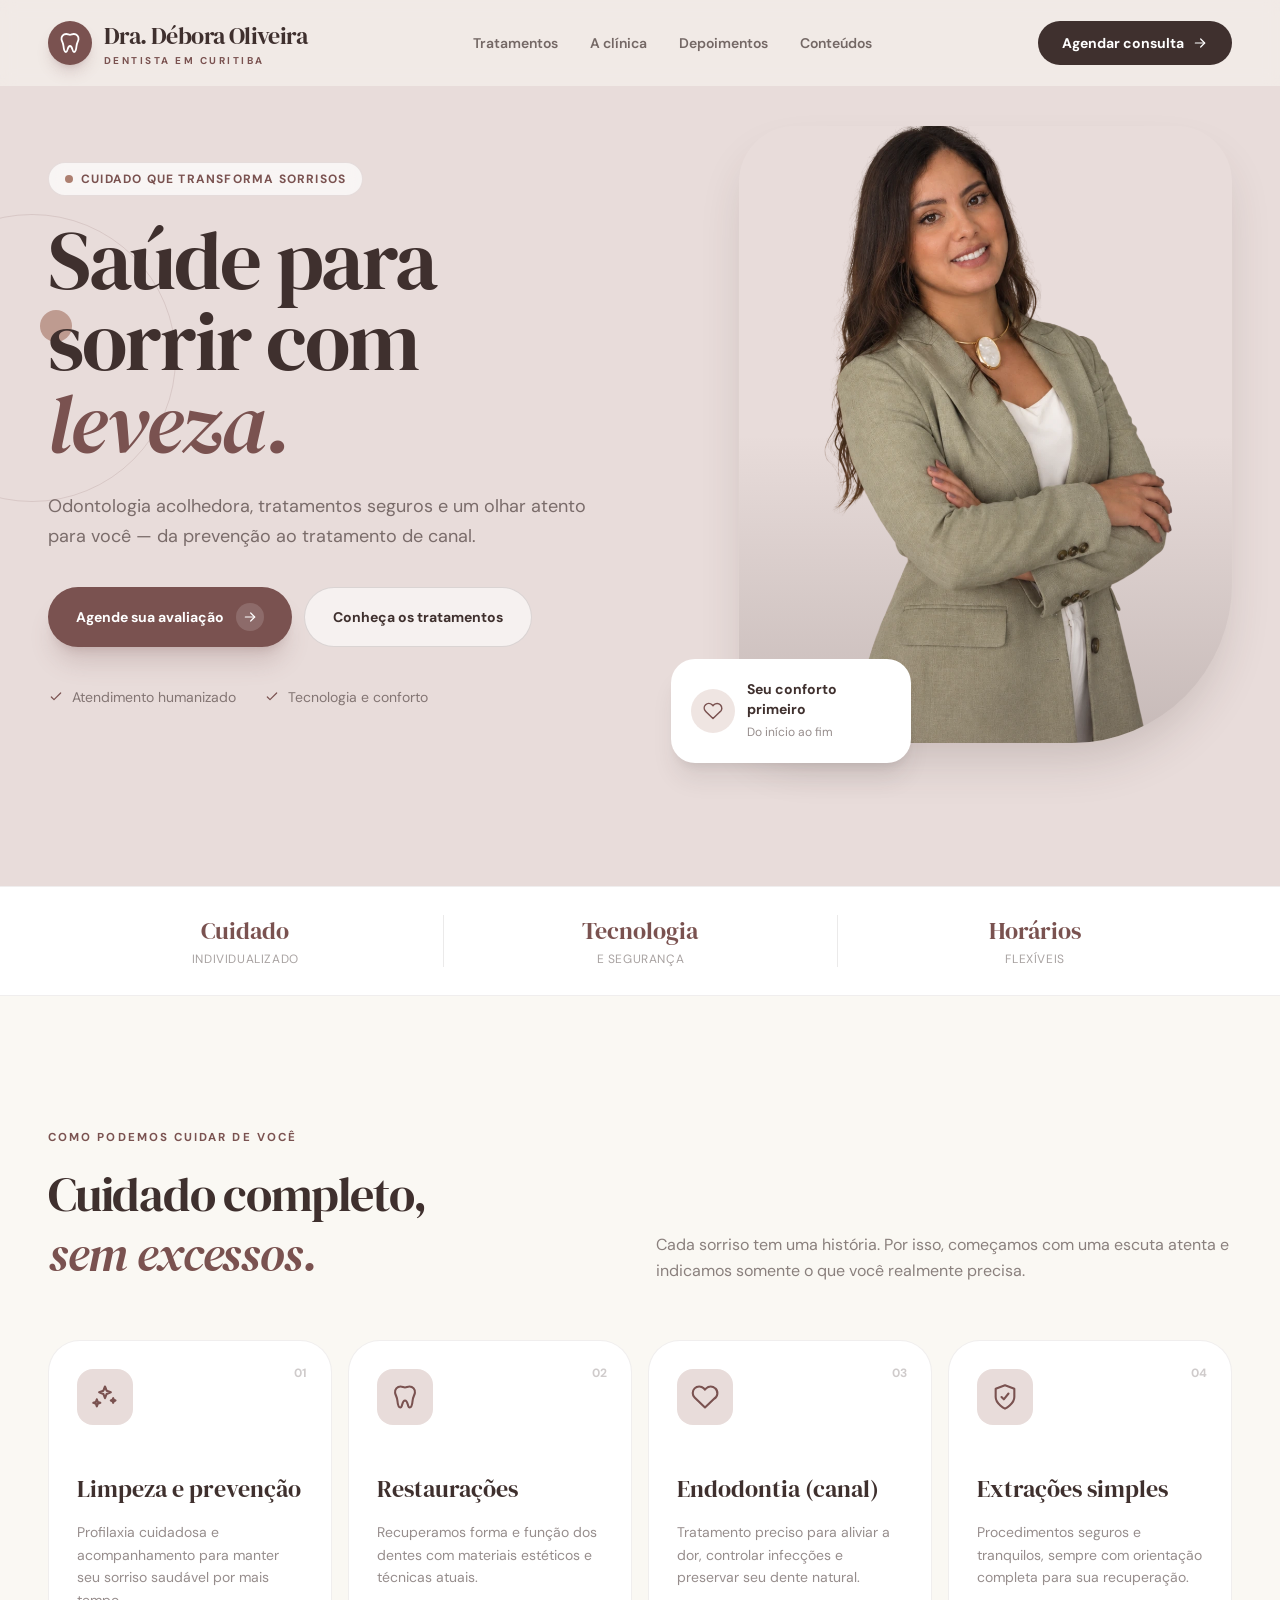
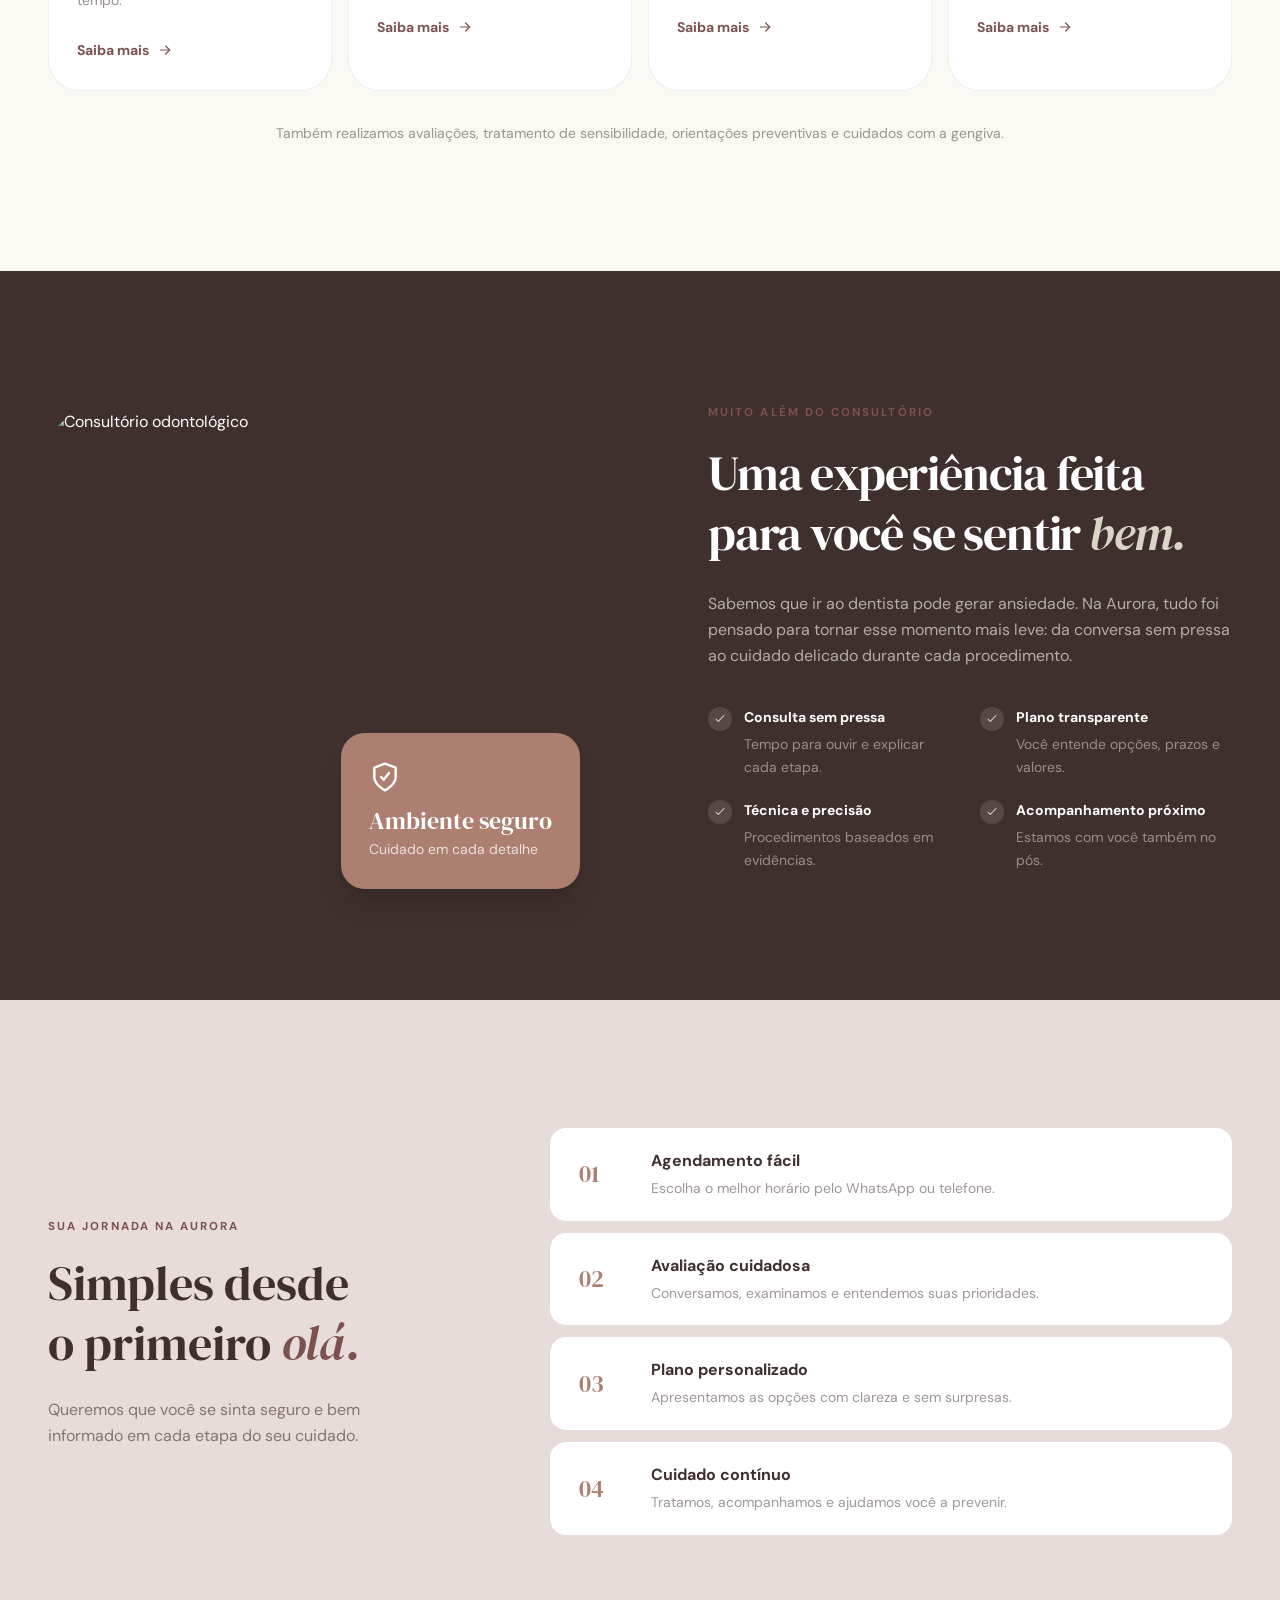
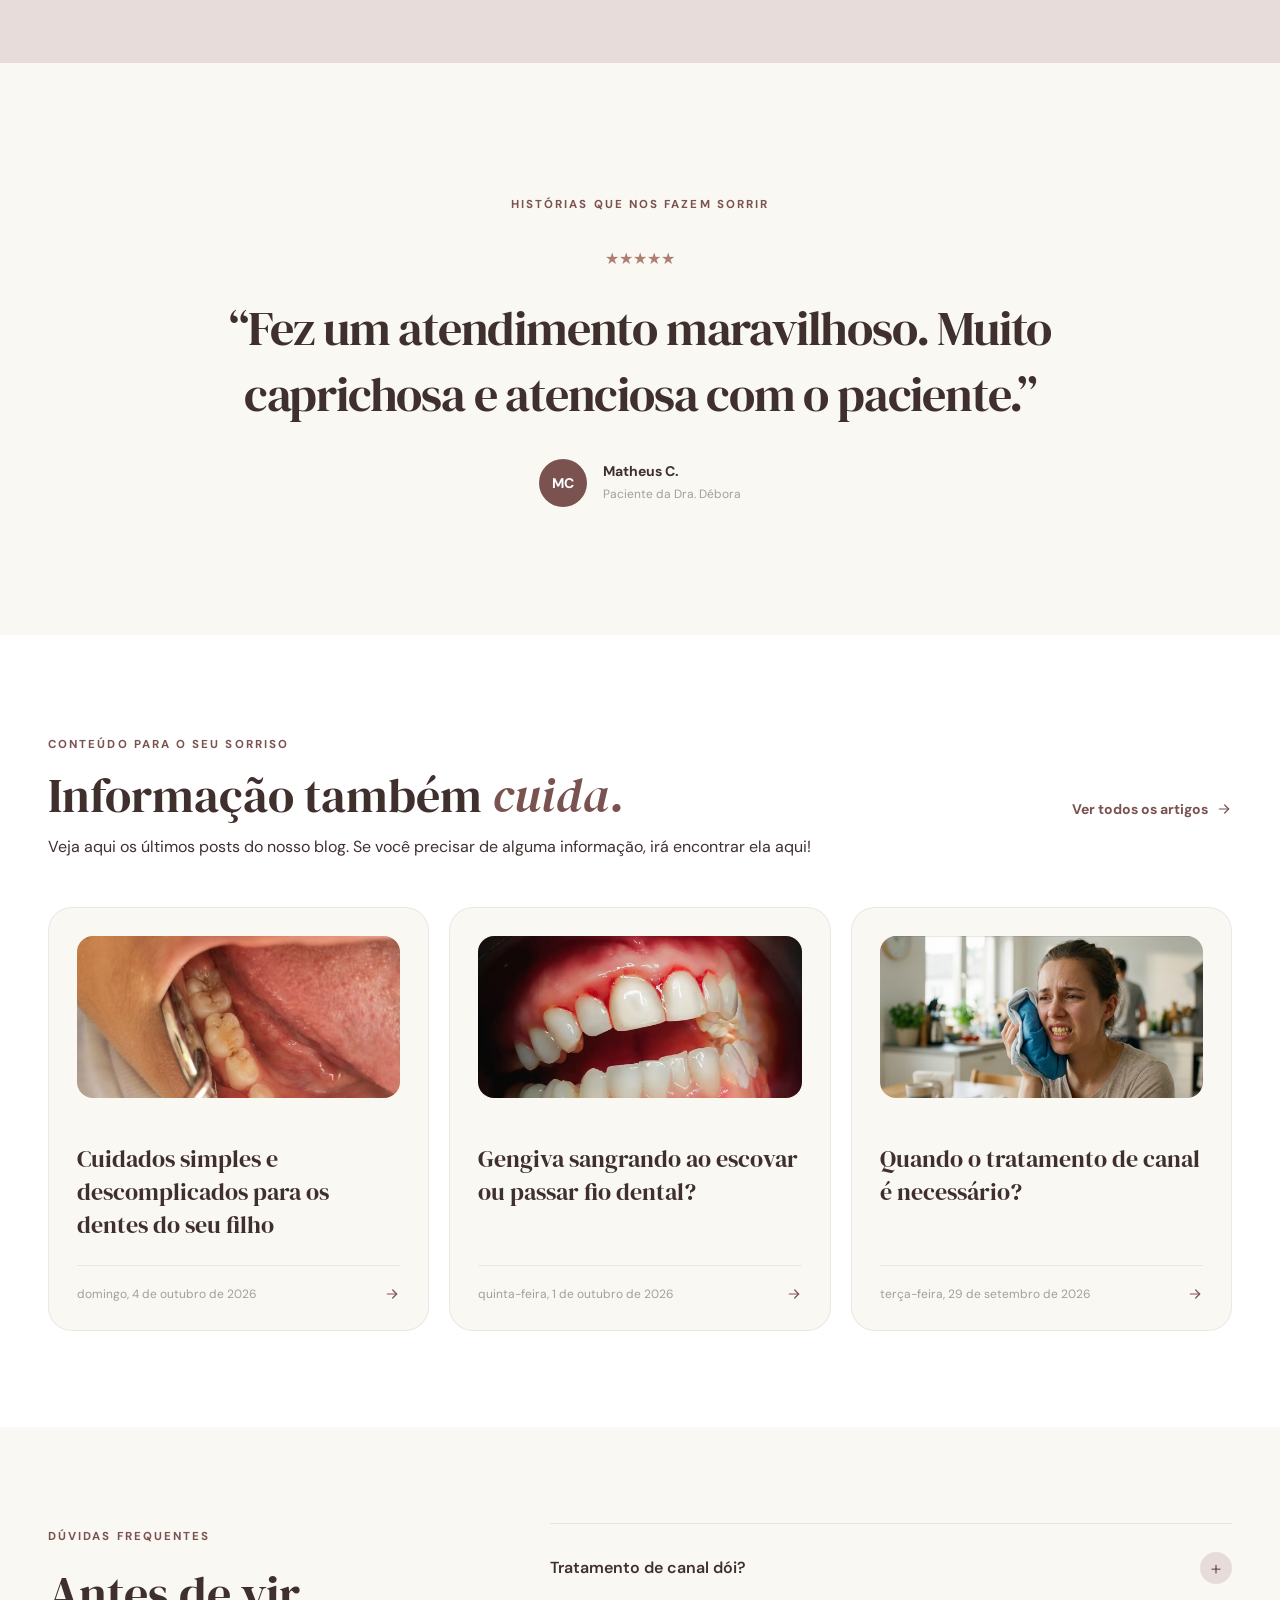
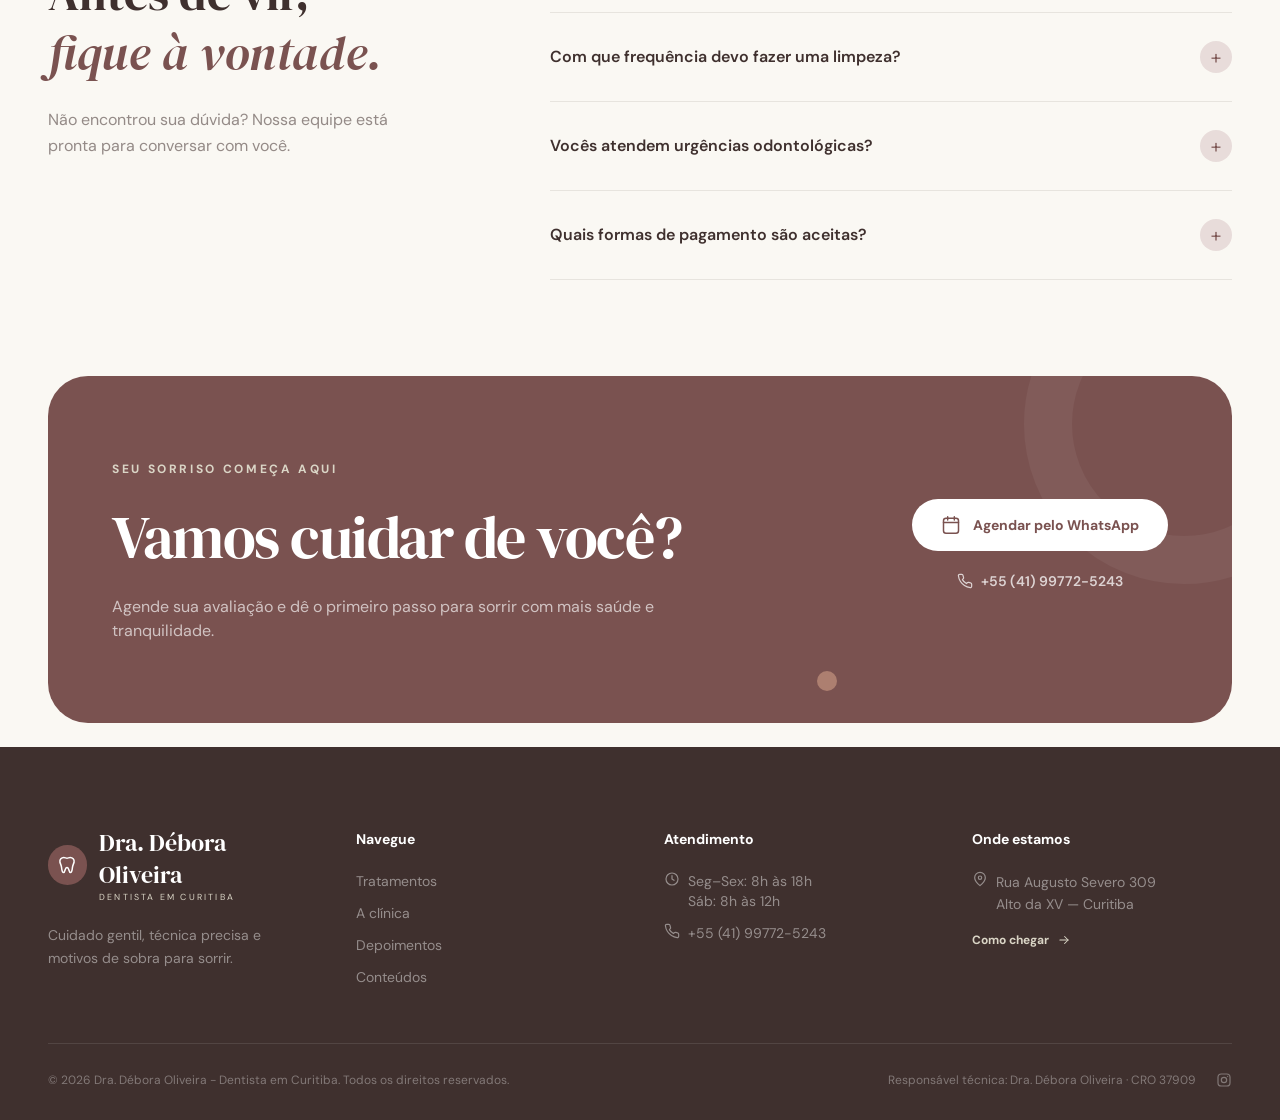
==== commit c0f04f16: "site refeito com figma" ====
--- a/index.html
+++ b/index.html
@@ -1 +1,37 @@
-<!DOCTYPE html><html lang="pt-BR"><head><meta charset="UTF-8"><meta name="viewport" content="width=device-width, initial-scale=1, viewport-fit=cover"><title>Dra. Débora Oliveira — Dentista em Curitiba; Clínica geral, canal, extração de siso, restauração e mais</title><meta name="description" content="Dentista em Curitiba - Clínico geral, canal, extração de siso, restauração e mais"><link rel="canonical" href="https://dradeboraoliveira.com.br/"><link rel="preload" href="/fonts/fraunces-v38-latin-regular.woff2" as="font" type="font/woff2" crossorigin><link rel="preload" href="/fonts/fraunces-v38-latin-500.woff2" as="font" type="font/woff2" crossorigin><link rel="preload" href="/fonts/fraunces-v38-latin-600.woff2" as="font" type="font/woff2" crossorigin><link rel="preload" href="/fonts/work-sans-v24-latin-regular.woff2" as="font" type="font/woff2" crossorigin><link rel="preload" href="/fonts/work-sans-v24-latin-600.woff2" as="font" type="font/woff2" crossorigin><link rel="stylesheet" href="/style.css"><link rel="icon" href="/favicon.svg" type="image/svg+xml"></head><body><header class="site"><div class="wrap nav-row"><div class="brand"><img src="/logo-branco.svg" alt="Logo Dra. Débora Oliveira"><div class="brand-name"><a href="/" style="text-decoration:none">Dra. Débora Oliveira</a><span>Odontologia</span></div></div><nav class="links" id="menu"><a href="/#especialidades">Especialidades</a><a href="/#sobre">Sobre</a><a href="/#local">Consultório</a><a href="/blog/index.html">Blog</a><a class="btn btn-accent menu-cta" href="https://wa.me/5541997725243?text=Ol%C3%A1%2C%20gostaria%20de%20agendar%20uma%20consulta%20com%20a%20Dra.%20D%C3%A9bora%20Oliveira." target="_blank" rel="noopener">Agendar consulta</a></nav><a class="btn btn-accent nav-cta" href="https://wa.me/5541997725243?text=Ol%C3%A1%2C%20gostaria%20de%20agendar%20uma%20consulta%20com%20a%20Dra.%20D%C3%A9bora%20Oliveira." target="_blank" rel="noopener">Agendar consulta</a><button class="mobile-toggle" type="button" aria-label="Abrir menu" aria-expanded="false" aria-controls="menu"><span></span></button></div></header><section class="hero"><div class="wrap hero-grid"><div><div class="eyebrow-line"><svg viewBox="0 0 24 24" fill="none" stroke="currentColor" stroke-width="1.4"><path d="M12 3c-2 2-6 2-6 6 0 5 3 9 4 11 .3.6 1.4.6 1.7 0 .1-.2.2-.4.3-.6.1.2.2.4.3.6.3.6 1.4.6 1.7 0 1-2 4-6 4-11 0-4-4-4-6-6Z"></path></svg>Clínica geral &amp; endodontia</div><h1 class="hero-title">Um sorriso cuidado, com <em>calma</em> e precisão técnica.</h1><p class="hero-sub">A Dra. Débora Oliveira recebe cada paciente com atenção individual, unindo odontologia geral e tratamentos de canal em um consultório pensado para deixar você à vontade.</p><div class="hero-ctas"><a class="btn btn-primary" href="https://wa.me/5541997725243?text=Ol%C3%A1%2C%20gostaria%20de%20agendar%20uma%20consulta%20com%20a%20Dra.%20D%C3%A9bora%20Oliveira." target="_blank" rel="noopener">Falar no WhatsApp</a><a class="text-link" href="#especialidades">Ver especialidades</a></div></div><div class="hero-badge"><div class="badge-circle"><img src="/perfil.webp" alt="Perfil"></div></div></div></section><section class="specialties" id="especialidades"><div class="wrap"><div class="sec-head"><h2>Duas frentes de cuidado, o mesmo padrão de atenção</h2><p>Do check-up de rotina ao tratamento de canal, o acompanhamento é sempre próximo e explicado passo a passo.</p></div><div class="spec-grid"><div class="spec-col"><svg class="spec-icon" viewBox="0 0 24 24" fill="none" stroke="currentColor" stroke-width="1.3"><rect x="3" y="5" width="18" height="14" rx="2"></rect><path d="M3 10h18M9 5v14"></path></svg><h3>Clínica geral</h3><p>Avaliações, limpezas, restaurações e prevenção — a base de uma saúde bucal estável, com orientações claras sobre o que fazer entre uma consulta e outra.</p></div><div class="spec-col"><svg class="spec-icon" viewBox="0 0 24 24" fill="none" stroke="currentColor" stroke-width="1.3"><path d="M12 3c-2 2-6 2-6 6 0 5 3 9 4 11 .3.6 1.4.6 1.7 0 .1-.2.2-.4.3-.6.1.2.2.4.3.6.3.6 1.4.6 1.7 0 1-2 4-6 4-11 0-4-4-4-6-6Z"></path><path d="M12 9v7"></path></svg><h3>Endodontia</h3><p>Tratamento de canal conduzido com anestesia adequada e acompanhamento da dor, para resolver o problema na raiz sem surpresas.</p></div></div></div></section><section class="about" id="sobre"><div class="wrap about-grid"><div><blockquote>&ldquo;Cada consulta começa com uma conversa — só depois vem o tratamento.&rdquo;</blockquote><div class="about-name">Dra. Débora Oliveira</div></div><div class="about-body"><p>A condução do tratamento é sempre explicada antes de começar: o que será feito, por quê, e o que esperar depois. Perguntas são bem-vindas em qualquer etapa.</p><p>Seja para uma limpeza de rotina ou um canal que estava sendo adiado, o consultório foi montado para reduzir a ansiedade de quem chega — com tempo reservado para cada paciente, sem pressa.</p></div></div></section><section class="home-blog" id="blog"><div class="wrap"><div class="sec-head"><h2>Últimas do blog</h2><a class="text-link" href="/blog/index.html">Ver todos os posts</a></div><div class="home-blog-list"><a class="post-card" href="/blog/dente-permanente-nasceu-sobre-dente-leite.html"><time datetime="2026-10-05">5 de outubro de 2026</time><h3>Cuidados simples e descomplicados para os dentes do seu filho</h3><p>Descubra o que pode ser e como tratar.</p></a><a class="post-card" href="/blog/gengiva-sangrando.html"><time datetime="2026-10-02">2 de outubro de 2026</time><h3>Gengiva sangrando ao escovar ou passar fio dental?</h3><p>Descubra o que pode ser e como tratar.</p></a><a class="post-card" href="/blog/quando-fazer-canal.html"><time datetime="2026-09-30">30 de setembro de 2026</time><h3>Quando o tratamento de canal é necessário?</h3><p>Sinais de que você pode precisar de um tratamento de canal.</p></a></div></div></section><section class="location" id="local"><div class="wrap loc-grid"><div><h2>Consultório na Rua Augusto Severo</h2><p class="addr">Rua Augusto Severo, 309</p><p class="addr-note">Atendimento com hora marcada — combine o melhor horário pelo WhatsApp.</p><a class="btn btn-primary" style="background:var(--primary); color:#fff;" href="https://www.google.com/maps/search/?api=1&query=Rua%20Augusto%20Severo%2C%20309" target="_blank" rel="noopener">Como chegar</a></div><div class="map-wrap"><iframe title="Mapa" class="map" src="https://www.google.com/maps/embed?pb=!1m18!1m12!1m3!1d3603.5759291086106!2d-49.26179082490863!3d-25.41900203245604!2m3!1f0!2f0!3f0!3m2!1i1024!2i768!4f13.1!3m3!1m2!1s0x94dce58ef9bebcb9%3A0xb4c503dd0ce814ef!2sDra.%20D%C3%A9bora%20Oliveira!5e0!3m2!1sen!2sus!4v1790652127776!5m2!1sen!2sus" width="600" height="450" style="border:0;" allowfullscreen="" loading="lazy" referrerpolicy="strict-origin-when-cross-origin"></iframe></div></div></section><footer class="site"><div class="wrap"><div class="foot-grid"><div><h3>Vamos cuidar do seu sorriso</h3><p>Chame no WhatsApp para tirar dúvidas ou marcar um horário — a resposta costuma ser rápida.</p><a class="btn btn-accent" href="https://wa.me/5541997725243?text=Ol%C3%A1%2C%20gostaria%20de%20agendar%20uma%20consulta%20com%20a%20Dra.%20D%C3%A9bora%20Oliveira." target="_blank" rel="noopener">Falar no WhatsApp</a></div><div class="foot-col"><h4>Contato</h4><a href="https://wa.me/5541997725243" target="_blank" rel="noopener">+55 41 99772-5243</a><p>WhatsApp</p></div><div class="foot-col"><h4>Endereço</h4><p>Rua Augusto Severo, 309</p></div><div class="foot-col"><h4>Blog</h4><a href="/blog/index.html">Dicas de saúde bucal</a></div></div><div class="foot-bottom"><span>Dra. Débora Oliveira — Odontologia</span><span>Clínica geral &amp; endodontia</span></div></div></footer><a class="float-wa" href="https://wa.me/5541997725243?text=Ol%C3%A1%2C%20gostaria%20de%20agendar%20uma%20consulta%20com%20a%20Dra.%20D%C3%A9bora%20Oliveira." target="_blank" rel="noopener"><svg viewBox="0 0 24 24" fill="currentColor"><path d="M12 2a10 10 0 0 0-8.6 15L2 22l5.2-1.4A10 10 0 1 0 12 2Zm0 18.2a8.2 8.2 0 0 1-4.2-1.2l-.3-.2-3.1.8.8-3-.2-.3A8.2 8.2 0 1 1 12 20.2Zm4.5-6.1c-.2-.1-1.4-.7-1.7-.8-.2-.1-.4-.1-.6.1-.2.2-.6.8-.8 1-.1.2-.3.2-.5.1-.7-.3-1.4-.7-2-1.3-.5-.5-1-1.1-1.4-1.8-.1-.2 0-.4.1-.5.1-.1.2-.3.4-.5.1-.1.2-.3.2-.4.1-.2 0-.3 0-.5-.1-.1-.6-1.5-.8-2-.2-.5-.4-.5-.6-.5h-.5c-.2 0-.5.1-.7.3-.2.2-.9.9-.9 2.2s1 2.6 1.1 2.7c.1.2 2 3 4.7 4.2.7.3 1.2.5 1.6.6.7.2 1.3.2 1.8.1.5-.1 1.4-.6 1.6-1.1.2-.5.2-1 .1-1.1-.1-.1-.2-.2-.5-.3Z"></path></svg>WhatsApp</a><script src="/menu.js" defer></script></body></html>+<!DOCTYPE html><html lang="pt-BR"> <head><meta charset="UTF-8"><meta name="viewport" content="width=device-width"><meta name="description" content="Clínica geral e endodontia (canal) sem pressa, com cuidado e segurança"><meta name="robots" content="noindex, nofollow"><meta property="og:title" content="Dra. Débora Oliveira - Dentista em Curitiba"><meta property="og:description" content="Clínica geral e endodontia (canal) sem pressa, com cuidado e segurança"><meta name="generator" content="Astro v5.18.2"><title>Dra. Débora Oliveira - Dentista em Curitiba</title><link rel="stylesheet" href="/_astro/_slug_.5ViZnZ55.css"></head> <body>  <main class="bg-surface text-ink"> <header class="sticky top-0 z-50 pb-5 bg-mist/50 backdrop-blur-sm"> <div class="pt-5 mx-auto flex max-w-7xl items-center justify-between px-5 md:px-8 lg:px-12"> <a href="/" class="flex items-center gap-3" aria-label="Dra. Débora Oliveira - Dentista em Curitiba"> <span class="grid size-11 place-items-center rounded-full bg-teal text-white shadow-lg shadow-teal/20"> <svg viewBox="0 0 24 24" fill="none" stroke="currentColor" stroke-width="1.8" stroke-linecap="round" stroke-linejoin="round" class="size-6" aria-hidden="true">             <path d="M8.2 3C5.3 3 3 5.5 3.5 8.4c.4 2.3 1.7 3.5 2 6.8.2 2.3.8 5.8 2.5 5.8 2 0 1.2-6 4-6s2 6 4 6c1.7 0 2.3-3.5 2.5-5.8.3-3.3 1.6-4.5 2-6.8C21 5.5 18.7 3 15.8 3c-1.5 0-2.5.8-3.8.8S9.7 3 8.2 3Z"></path>  </svg> </span> <span class="leading-none"> <strong class="font-display text-2xl font-normal tracking-tight">Dra. Débora Oliveira</strong> <span class="mt-1 block text-[0.62rem] font-bold uppercase tracking-[0.25em] text-teal">Dentista em Curitiba</span> </span> </a> <nav class="hidden items-center gap-8 text-sm font-semibold lg:flex" aria-label="Navegação principal"> <a class="nav-link" href="/#tratamentos">Tratamentos</a> <a class="nav-link" href="/#sobre">A clínica</a> <a class="nav-link" href="/#depoimentos">Depoimentos</a> <a class="nav-link" href="/#conteudos">Conteúdos</a> </nav> <a href="#contato" class="hidden items-center gap-2 rounded-full bg-ink px-6 py-3 text-sm font-bold text-white transition hover:-translate-y-0.5 hover:bg-teal lg:flex">
+Agendar consulta <svg viewBox="0 0 24 24" fill="none" stroke="currentColor" stroke-width="1.8" stroke-linecap="round" stroke-linejoin="round" class="size-4" aria-hidden="true"> <path d="M5 12h14"></path><path d="m13 6 6 6-6 6"></path>              </svg> </a> <button id="menu-toggle" class="grid size-11 place-items-center rounded-full border border-ink/10 bg-white/70 backdrop-blur lg:hidden" aria-label="Abrir menu" aria-expanded="false" aria-controls="mobile-menu"> <svg viewBox="0 0 24 24" fill="none" stroke="currentColor" stroke-width="1.8" stroke-linecap="round" stroke-linejoin="round" class="menu-open-icon size-5" aria-hidden="true">         <path d="M4 7h16M4 12h16M4 17h16"></path>      </svg> <svg viewBox="0 0 24 24" fill="none" stroke="currentColor" stroke-width="1.8" stroke-linecap="round" stroke-linejoin="round" class="menu-close-icon hidden size-5" aria-hidden="true">              <path d="M5 5l14 14M19 5 5 19"></path> </svg> </button> </div> <nav id="mobile-menu" class="mx-5 hidden flex-col gap-1 rounded-3xl border border-ink/10 bg-white p-3 shadow-xl lg:hidden" aria-label="Menu móvel"> <a href="#tratamentos" class="mobile-menu-link rounded-2xl px-5 py-3 font-semibold hover:bg-mist"> Tratamentos </a><a href="#sobre" class="mobile-menu-link rounded-2xl px-5 py-3 font-semibold hover:bg-mist"> A clínica </a><a href="#depoimentos" class="mobile-menu-link rounded-2xl px-5 py-3 font-semibold hover:bg-mist"> Depoimentos </a><a href="#conteudos" class="mobile-menu-link rounded-2xl px-5 py-3 font-semibold hover:bg-mist"> Conteúdos </a><a href="#contato" class="mobile-menu-link rounded-2xl px-5 py-3 font-semibold hover:bg-mist"> Agendar consulta </a> </nav> </header> <section id="inicio" class="relative min-h-[52rem] overflow-hidden bg-mist pt-10 md:min-h-[50rem]"> <div class="pointer-events-none absolute -left-28 top-32 size-72 rounded-full border border-teal/15"></div> <div class="pointer-events-none absolute left-10 top-56 size-8 rounded-full bg-coral/70"></div> <div class="mx-auto grid max-w-7xl items-center gap-10 px-5 pb-16 md:px-8 lg:grid-cols-[1.02fr_0.98fr] lg:px-12 lg:pb-20"> <div class="relative z-10 pt-8 lg:pt-0"> <div class="mb-6 inline-flex items-center gap-2 rounded-full border border-teal/15 bg-white/70 px-4 py-2 text-xs font-bold uppercase tracking-widest text-teal backdrop-blur"> <span class="size-2 rounded-full bg-coral"></span>
+Cuidado que transforma sorrisos
+</div> <h1 class="max-w-2xl font-display text-5xl leading-[0.98] tracking-tight sm:text-6xl lg:text-7xl xl:text-[5.2rem]">
+Saúde para sorrir com <em class="font-normal text-teal">leveza.</em> </h1> <p class="mt-7 max-w-xl text-lg leading-relaxed text-ink/65">
+Odontologia acolhedora, tratamentos seguros e um olhar atento para você — da prevenção ao tratamento de canal.
+</p> <div class="mt-9 flex flex-col gap-3 sm:flex-row"> <a href="#contato" class="group inline-flex items-center justify-center gap-3 rounded-full bg-teal px-7 py-4 text-sm font-bold text-white shadow-xl shadow-teal/20 transition hover:-translate-y-1 hover:bg-ink">
+Agende sua avaliação
+<span class="grid size-7 place-items-center rounded-full bg-white/15 transition group-hover:translate-x-1"><svg viewBox="0 0 24 24" fill="none" stroke="currentColor" stroke-width="1.8" stroke-linecap="round" stroke-linejoin="round" class="size-4" aria-hidden="true"> <path d="M5 12h14"></path><path d="m13 6 6 6-6 6"></path>              </svg></span> </a> <a href="#tratamentos" class="inline-flex items-center justify-center gap-2 rounded-full border border-ink/15 bg-white/60 px-7 py-4 text-sm font-bold transition hover:bg-white">
+Conheça os tratamentos
+</a> </div> <div class="mt-10 flex flex-wrap items-center gap-x-7 gap-y-3 text-sm text-ink/60"> <span class="flex items-center gap-2"><svg viewBox="0 0 24 24" fill="none" stroke="currentColor" stroke-width="1.8" stroke-linecap="round" stroke-linejoin="round" class="size-4 text-teal" aria-hidden="true">   <path d="m5 12 4 4L19 6"></path>            </svg> Atendimento humanizado</span> <span class="flex items-center gap-2"><svg viewBox="0 0 24 24" fill="none" stroke="currentColor" stroke-width="1.8" stroke-linecap="round" stroke-linejoin="round" class="size-4 text-teal" aria-hidden="true">   <path d="m5 12 4 4L19 6"></path>            </svg> Tecnologia e conforto</span> </div> </div> <div class="relative mx-auto w-full max-w-xl lg:max-w-none"> <div class="relative ml-auto aspect-[4/5] w-[88%] overflow-hidden rounded-[3.5rem_3.5rem_10rem_3.5rem] shadow-2xl shadow-ink/20"> <img src="/perfil.webp" alt="Paciente sorrindo com confiança" class="h-full w-full object-cover object-center"> <div class="absolute inset-0 bg-gradient-to-t from-ink/20 via-transparent to-transparent"></div> </div> <div class="absolute -bottom-5 left-0 max-w-[15rem] rounded-3xl bg-white p-4 shadow-xl shadow-ink/10 sm:p-5"> <div class="flex items-center gap-3"> <span class="grid size-11 shrink-0 place-items-center rounded-full bg-coral/20 text-coral-dark"><svg viewBox="0 0 24 24" fill="none" stroke="currentColor" stroke-width="1.8" stroke-linecap="round" stroke-linejoin="round" class="size-5" aria-hidden="true">      <path d="M20.8 4.6a5.5 5.5 0 0 0-7.8 0L12 5.7l-1.1-1.1a5.5 5.5 0 0 0-7.8 7.8l1.1 1.1L12 21l7.8-7.5a5.5 5.5 0 0 0 1-8.9Z"></path>         </svg></span> <div><strong class="block text-sm">Seu conforto primeiro</strong><span class="text-xs text-ink/55">Do início ao fim</span></div> </div> </div> <!-- <div class="absolute -right-3 top-14 grid size-16 place-items-center rounded-full bg-coral text-white shadow-lg sm:-right-6 sm:size-20">
+              <Icon name="sparkle" class="size-8" />
+            </div> --> </div> </div> </section> <section class="border-y border-ink/8 bg-white"> <div class="mx-auto grid max-w-7xl grid-cols-1 gap-y-2 px-5 py-7 md:grid-cols-3 md:px-8 lg:px-12"> <div class="
+              max-md:py-2
+              text-center
+              max-md:not-first:border-t max-md:not-first:border-t-ink/10
+              md:not-first:border-l md:not-first:border-l-ink/10"> <strong class="font-display text-xl font-normal text-teal md:text-2xl">Cuidado</strong> <span class="mt-1 block text-xs uppercase tracking-wider text-ink/45">individualizado</span> </div><div class="
+              max-md:py-2
+              text-center
+              max-md:not-first:border-t max-md:not-first:border-t-ink/10
+              md:not-first:border-l md:not-first:border-l-ink/10"> <strong class="font-display text-xl font-normal text-teal md:text-2xl">Tecnologia</strong> <span class="mt-1 block text-xs uppercase tracking-wider text-ink/45">e segurança</span> </div><div class="
+              max-md:py-2
+              text-center
+              max-md:not-first:border-t max-md:not-first:border-t-ink/10
+              md:not-first:border-l md:not-first:border-l-ink/10"> <strong class="font-display text-xl font-normal text-teal md:text-2xl">Horários</strong> <span class="mt-1 block text-xs uppercase tracking-wider text-ink/45">flexíveis</span> </div> </div> </section> <section id="tratamentos" class="scroll-mt-20 px-5 py-24 md:px-8 lg:px-12 lg:py-32"> <div class="mx-auto max-w-7xl"> <div class="grid gap-6 lg:grid-cols-[0.8fr_1.2fr] lg:items-end"> <div> <span class="eyebrow">Como podemos cuidar de você</span> <h2 class="mt-4 font-display text-4xl leading-tight tracking-tight sm:text-5xl">Cuidado completo,<br><em class="font-normal text-teal">sem excessos.</em></h2> </div> <p class="max-w-xl text-base leading-relaxed text-ink/60 lg:justify-self-end">
+Cada sorriso tem uma história. Por isso, começamos com uma escuta atenta e indicamos somente o que você realmente precisa.
+</p> </div> <div class="mt-14 grid gap-4 md:grid-cols-2 lg:grid-cols-4"> <article class="group relative overflow-hidden rounded-4xl border p-7 transition duration-300 hover:-translate-y-2 hover:shadow-xl border-ink/8 bg-white"> <span class="mb-12 grid size-14 place-items-center rounded-2xl bg-mist text-teal"> <svg viewBox="0 0 24 24" fill="none" stroke="currentColor" stroke-width="1.8" stroke-linecap="round" stroke-linejoin="round" class="size-7" aria-hidden="true">            <path d="m12 3-1.4 3.6L7 8l3.6 1.4L12 13l1.4-3.6L17 8l-3.6-1.4L12 3Z"></path><path d="m5 14-.8 2.2L2 17l2.2.8L5 20l.8-2.2L8 17l-2.2-.8L5 14ZM19 13l-.6 1.4L17 15l1.4.6L19 17l.6-1.4L21 15l-1.4-.6L19 13Z"></path>   </svg> </span> <span class="absolute right-6 top-6 text-xs font-bold text-ink/25">01</span> <h3 class="font-display text-2xl font-normal">Limpeza e prevenção</h3> <p class="mt-4 text-sm leading-relaxed text-ink/55">Profilaxia cuidadosa e acompanhamento para manter seu sorriso saudável por mais tempo.</p> <a href="#contato" class="mt-7 inline-flex items-center gap-2 text-sm font-bold text-teal">
+Saiba mais <svg viewBox="0 0 24 24" fill="none" stroke="currentColor" stroke-width="1.8" stroke-linecap="round" stroke-linejoin="round" class="size-4 transition group-hover:translate-x-1" aria-hidden="true"> <path d="M5 12h14"></path><path d="m13 6 6 6-6 6"></path>              </svg> </a> </article><article class="group relative overflow-hidden rounded-4xl border p-7 transition duration-300 hover:-translate-y-2 hover:shadow-xl border-ink/8 bg-white"> <span class="mb-12 grid size-14 place-items-center rounded-2xl bg-mist text-teal"> <svg viewBox="0 0 24 24" fill="none" stroke="currentColor" stroke-width="1.8" stroke-linecap="round" stroke-linejoin="round" class="size-7" aria-hidden="true">             <path d="M8.2 3C5.3 3 3 5.5 3.5 8.4c.4 2.3 1.7 3.5 2 6.8.2 2.3.8 5.8 2.5 5.8 2 0 1.2-6 4-6s2 6 4 6c1.7 0 2.3-3.5 2.5-5.8.3-3.3 1.6-4.5 2-6.8C21 5.5 18.7 3 15.8 3c-1.5 0-2.5.8-3.8.8S9.7 3 8.2 3Z"></path>  </svg> </span> <span class="absolute right-6 top-6 text-xs font-bold text-ink/25">02</span> <h3 class="font-display text-2xl font-normal">Restaurações</h3> <p class="mt-4 text-sm leading-relaxed text-ink/55">Recuperamos forma e função dos dentes com materiais estéticos e técnicas atuais.</p> <a href="#contato" class="mt-7 inline-flex items-center gap-2 text-sm font-bold text-teal">
+Saiba mais <svg viewBox="0 0 24 24" fill="none" stroke="currentColor" stroke-width="1.8" stroke-linecap="round" stroke-linejoin="round" class="size-4 transition group-hover:translate-x-1" aria-hidden="true"> <path d="M5 12h14"></path><path d="m13 6 6 6-6 6"></path>              </svg> </a> </article><article class="group relative overflow-hidden rounded-4xl border p-7 transition duration-300 hover:-translate-y-2 hover:shadow-xl border-ink/8 bg-white"> <span class="mb-12 grid size-14 place-items-center rounded-2xl bg-mist text-teal"> <svg viewBox="0 0 24 24" fill="none" stroke="currentColor" stroke-width="1.8" stroke-linecap="round" stroke-linejoin="round" class="size-7" aria-hidden="true">      <path d="M20.8 4.6a5.5 5.5 0 0 0-7.8 0L12 5.7l-1.1-1.1a5.5 5.5 0 0 0-7.8 7.8l1.1 1.1L12 21l7.8-7.5a5.5 5.5 0 0 0 1-8.9Z"></path>         </svg> </span> <span class="absolute right-6 top-6 text-xs font-bold text-ink/25">03</span> <h3 class="font-display text-2xl font-normal">Endodontia (canal)</h3> <p class="mt-4 text-sm leading-relaxed text-ink/55">Tratamento preciso para aliviar a dor, controlar infecções e preservar seu dente natural.</p> <a href="#contato" class="mt-7 inline-flex items-center gap-2 text-sm font-bold text-teal">
+Saiba mais <svg viewBox="0 0 24 24" fill="none" stroke="currentColor" stroke-width="1.8" stroke-linecap="round" stroke-linejoin="round" class="size-4 transition group-hover:translate-x-1" aria-hidden="true"> <path d="M5 12h14"></path><path d="m13 6 6 6-6 6"></path>              </svg> </a> </article><article class="group relative overflow-hidden rounded-4xl border p-7 transition duration-300 hover:-translate-y-2 hover:shadow-xl border-ink/8 bg-white"> <span class="mb-12 grid size-14 place-items-center rounded-2xl bg-mist text-teal"> <svg viewBox="0 0 24 24" fill="none" stroke="currentColor" stroke-width="1.8" stroke-linecap="round" stroke-linejoin="round" class="size-7" aria-hidden="true">           <path d="M12 22s8-4 8-10V5l-8-3-8 3v7c0 6 8 10 8 10Z"></path><path d="m9 12 2 2 4-5"></path>    </svg> </span> <span class="absolute right-6 top-6 text-xs font-bold text-ink/25">04</span> <h3 class="font-display text-2xl font-normal">Extrações simples</h3> <p class="mt-4 text-sm leading-relaxed text-ink/55">Procedimentos seguros e tranquilos, sempre com orientação completa para sua recuperação.</p> <a href="#contato" class="mt-7 inline-flex items-center gap-2 text-sm font-bold text-teal">
+Saiba mais <svg viewBox="0 0 24 24" fill="none" stroke="currentColor" stroke-width="1.8" stroke-linecap="round" stroke-linejoin="round" class="size-4 transition group-hover:translate-x-1" aria-hidden="true"> <path d="M5 12h14"></path><path d="m13 6 6 6-6 6"></path>              </svg> </a> </article> </div> <p class="mt-8 text-center text-sm text-ink/50">Também realizamos avaliações, tratamento de sensibilidade, orientações preventivas e cuidados com a gengiva.</p> </div> </section> <section id="sobre" class="scroll-mt-10 bg-ink px-5 py-24 text-white md:px-8 lg:px-12 lg:py-32"> <div class="mx-auto grid max-w-7xl gap-14 lg:grid-cols-2 lg:items-center"> <div class="relative"> <div class="aspect-5/4 overflow-hidden rounded-[2.5rem]"> <img src="/consultorio.png" alt="Consultório odontológico"> </div> <div class="absolute -bottom-7 right-5 rounded-3xl bg-coral p-5 text-white shadow-xl sm:right-8 sm:p-7"> <svg viewBox="0 0 24 24" fill="none" stroke="currentColor" stroke-width="1.8" stroke-linecap="round" stroke-linejoin="round" class="size-8" aria-hidden="true">           <path d="M12 22s8-4 8-10V5l-8-3-8 3v7c0 6 8 10 8 10Z"></path><path d="m9 12 2 2 4-5"></path>    </svg> <strong class="mt-3 block font-display text-2xl font-normal">Ambiente seguro</strong> <span class="text-sm text-white/75">Cuidado em cada detalhe</span> </div> </div> <div class="lg:pl-10"> <span class="eyebrow text-coral-light">Muito além do consultório</span> <h2 class="mt-5 max-w-xl font-display text-4xl leading-tight tracking-tight sm:text-5xl">Uma experiência feita para você se sentir <em class="font-normal text-coral-light">bem.</em></h2> <p class="mt-7 max-w-xl text-base leading-relaxed text-white/60">Sabemos que ir ao dentista pode gerar ansiedade. Na Aurora, tudo foi pensado para tornar esse momento mais leve: da conversa sem pressa ao cuidado delicado durante cada procedimento.</p> <div class="mt-9 grid gap-5 sm:grid-cols-2"> <div class="flex gap-3"> <span class="mt-0.5 grid size-6 shrink-0 place-items-center rounded-full bg-teal-light/15 text-teal-light"><svg viewBox="0 0 24 24" fill="none" stroke="currentColor" stroke-width="1.8" stroke-linecap="round" stroke-linejoin="round" class="size-3.5" aria-hidden="true">   <path d="m5 12 4 4L19 6"></path>            </svg></span> <div><strong class="text-sm">Consulta sem pressa</strong><p class="mt-1 text-sm leading-relaxed text-white/45">Tempo para ouvir e explicar cada etapa.</p></div> </div><div class="flex gap-3"> <span class="mt-0.5 grid size-6 shrink-0 place-items-center rounded-full bg-teal-light/15 text-teal-light"><svg viewBox="0 0 24 24" fill="none" stroke="currentColor" stroke-width="1.8" stroke-linecap="round" stroke-linejoin="round" class="size-3.5" aria-hidden="true">   <path d="m5 12 4 4L19 6"></path>            </svg></span> <div><strong class="text-sm">Plano transparente</strong><p class="mt-1 text-sm leading-relaxed text-white/45">Você entende opções, prazos e valores.</p></div> </div><div class="flex gap-3"> <span class="mt-0.5 grid size-6 shrink-0 place-items-center rounded-full bg-teal-light/15 text-teal-light"><svg viewBox="0 0 24 24" fill="none" stroke="currentColor" stroke-width="1.8" stroke-linecap="round" stroke-linejoin="round" class="size-3.5" aria-hidden="true">   <path d="m5 12 4 4L19 6"></path>            </svg></span> <div><strong class="text-sm">Técnica e precisão</strong><p class="mt-1 text-sm leading-relaxed text-white/45">Procedimentos baseados em evidências.</p></div> </div><div class="flex gap-3"> <span class="mt-0.5 grid size-6 shrink-0 place-items-center rounded-full bg-teal-light/15 text-teal-light"><svg viewBox="0 0 24 24" fill="none" stroke="currentColor" stroke-width="1.8" stroke-linecap="round" stroke-linejoin="round" class="size-3.5" aria-hidden="true">   <path d="m5 12 4 4L19 6"></path>            </svg></span> <div><strong class="text-sm">Acompanhamento próximo</strong><p class="mt-1 text-sm leading-relaxed text-white/45">Estamos com você também no pós.</p></div> </div> </div> </div> </div> </section> <section class="bg-mist px-5 py-24 md:px-8 lg:px-12 lg:py-32"> <div class="mx-auto max-w-7xl"> <div class="grid gap-12 lg:grid-cols-[0.8fr_1.2fr] lg:items-center"> <div> <span class="eyebrow">Sua jornada na Aurora</span> <h2 class="mt-4 font-display text-4xl leading-tight sm:text-5xl">Simples desde<br>o primeiro <em class="font-normal text-teal">olá.</em></h2> <p class="mt-6 max-w-sm leading-relaxed text-ink/60">Queremos que você se sinta seguro e bem informado em cada etapa do seu cuidado.</p> </div> <ol class="space-y-3"> <li class="group grid grid-cols-[3.5rem_1fr_auto] items-center gap-4 rounded-2xl border border-transparent bg-white px-5 py-5 transition hover:border-teal/15 hover:shadow-lg md:px-7"> <span class="font-display text-2xl text-coral">01</span> <div><strong class="block text-sm md:text-base">Agendamento fácil</strong><span class="mt-1 block text-xs leading-relaxed text-ink/50 md:text-sm">Escolha o melhor horário pelo WhatsApp ou telefone.</span></div>  </li><li class="group grid grid-cols-[3.5rem_1fr_auto] items-center gap-4 rounded-2xl border border-transparent bg-white px-5 py-5 transition hover:border-teal/15 hover:shadow-lg md:px-7"> <span class="font-display text-2xl text-coral">02</span> <div><strong class="block text-sm md:text-base">Avaliação cuidadosa</strong><span class="mt-1 block text-xs leading-relaxed text-ink/50 md:text-sm">Conversamos, examinamos e entendemos suas prioridades.</span></div>  </li><li class="group grid grid-cols-[3.5rem_1fr_auto] items-center gap-4 rounded-2xl border border-transparent bg-white px-5 py-5 transition hover:border-teal/15 hover:shadow-lg md:px-7"> <span class="font-display text-2xl text-coral">03</span> <div><strong class="block text-sm md:text-base">Plano personalizado</strong><span class="mt-1 block text-xs leading-relaxed text-ink/50 md:text-sm">Apresentamos as opções com clareza e sem surpresas.</span></div>  </li><li class="group grid grid-cols-[3.5rem_1fr_auto] items-center gap-4 rounded-2xl border border-transparent bg-white px-5 py-5 transition hover:border-teal/15 hover:shadow-lg md:px-7"> <span class="font-display text-2xl text-coral">04</span> <div><strong class="block text-sm md:text-base">Cuidado contínuo</strong><span class="mt-1 block text-xs leading-relaxed text-ink/50 md:text-sm">Tratamos, acompanhamos e ajudamos você a prevenir.</span></div>  </li> </ol> </div> </div> </section> <section id="depoimentos" class="scroll-mt-20 px-5 py-24 md:px-8 lg:px-12 lg:py-32"> <div class="mx-auto max-w-6xl text-center"> <span class="eyebrow">Histórias que nos fazem sorrir</span> <div class="mx-auto mt-8 flex justify-center gap-1 text-coral" aria-label="5 de 5 estrelas">★★★★★</div> <blockquote class="mx-auto mt-6 max-w-4xl font-display text-3xl leading-snug tracking-tight text-ink sm:text-5xl">
+“Fez um atendimento maravilhoso. Muito caprichosa e atenciosa com o paciente.”
+</blockquote> <div class="mt-8 flex items-center justify-center gap-4"> <div class="grid size-12 place-items-center rounded-full bg-teal text-sm font-bold text-white">MC</div> <div class="text-left"><strong class="block text-sm">Matheus C.</strong><span class="text-xs text-ink/45">Paciente da Dra. Débora</span></div> </div> </div> </section> <section id="conteudos" class="scroll-mt-20 bg-white px-5 py-24 md:px-8 lg:px-12"> <div class="mx-auto max-w-7xl"> <div class="flex flex-col justify-between gap-6 sm:flex-row sm:items-end"> <div><span class="eyebrow">Conteúdo para o seu sorriso</span><h2 class="mt-4 font-display text-4xl sm:text-5xl">Informação também <em class="font-normal text-teal">cuida.</em></h2></div> <a href="/blog" class="inline-flex items-center gap-2 text-sm font-bold text-teal">Ver todos os artigos <svg viewBox="0 0 24 24" fill="none" stroke="currentColor" stroke-width="1.8" stroke-linecap="round" stroke-linejoin="round" class="size-4" aria-hidden="true"> <path d="M5 12h14"></path><path d="m13 6 6 6-6 6"></path>              </svg></a> </div> <p class="pt-4">Veja aqui os últimos posts do nosso blog. Se você precisar de alguma informação, irá encontrar ela aqui!</p> <div class="mt-12 grid gap-5 md:grid-cols-3"> <article class="group flex flex-col rounded-3xl border border-ink/8 bg-surface p-7 transition hover:-translate-y-1 hover:shadow-xl relative"> <div class="mb-8 grid aspect-16/8 place-items-center overflow-hidden rounded-2xl bg-mist"> <img src="/blog/dente-crianca.jpeg" alt=""> </div> <h3 class="flex-1 mt-3 font-display text-2xl font-normal leading-snug"> <a class="after:absolute after:inset-0 after:z-10" href="/blog/dente-permanente-nasceu-sobre-dente-leite"> Cuidados simples e descomplicados para os dentes do seu filho </a> </h3> <div class="mt-6 flex items-center justify-between border-t border-ink/8 pt-5 text-xs text-ink/45"> <span>domingo, 4 de outubro de 2026</span><svg viewBox="0 0 24 24" fill="none" stroke="currentColor" stroke-width="1.8" stroke-linecap="round" stroke-linejoin="round" class="size-4 text-teal transition group-hover:translate-x-1" aria-hidden="true"> <path d="M5 12h14"></path><path d="m13 6 6 6-6 6"></path>              </svg> </div> </article><article class="group flex flex-col rounded-3xl border border-ink/8 bg-surface p-7 transition hover:-translate-y-1 hover:shadow-xl relative"> <div class="mb-8 grid aspect-16/8 place-items-center overflow-hidden rounded-2xl bg-teal"> <img src="/blog/gengiva-sangrando.jpeg" alt=""> </div> <h3 class="flex-1 mt-3 font-display text-2xl font-normal leading-snug"> <a class="after:absolute after:inset-0 after:z-10" href="/blog/gengiva-sangrando"> Gengiva sangrando ao escovar ou passar fio dental? </a> </h3> <div class="mt-6 flex items-center justify-between border-t border-ink/8 pt-5 text-xs text-ink/45"> <span>quinta-feira, 1 de outubro de 2026</span><svg viewBox="0 0 24 24" fill="none" stroke="currentColor" stroke-width="1.8" stroke-linecap="round" stroke-linejoin="round" class="size-4 text-teal transition group-hover:translate-x-1" aria-hidden="true"> <path d="M5 12h14"></path><path d="m13 6 6 6-6 6"></path>              </svg> </div> </article><article class="group flex flex-col rounded-3xl border border-ink/8 bg-surface p-7 transition hover:-translate-y-1 hover:shadow-xl relative"> <div class="mb-8 grid aspect-16/8 place-items-center overflow-hidden rounded-2xl bg-coral/20"> <img src="/blog/quando-fazer-canal.jpeg" alt=""> </div> <h3 class="flex-1 mt-3 font-display text-2xl font-normal leading-snug"> <a class="after:absolute after:inset-0 after:z-10" href="/blog/quando-fazer-canal"> Quando o tratamento de canal é necessário? </a> </h3> <div class="mt-6 flex items-center justify-between border-t border-ink/8 pt-5 text-xs text-ink/45"> <span>terça-feira, 29 de setembro de 2026</span><svg viewBox="0 0 24 24" fill="none" stroke="currentColor" stroke-width="1.8" stroke-linecap="round" stroke-linejoin="round" class="size-4 text-teal transition group-hover:translate-x-1" aria-hidden="true"> <path d="M5 12h14"></path><path d="m13 6 6 6-6 6"></path>              </svg> </div> </article> </div> </div> </section> <section class="px-5 py-24 md:px-8 lg:px-12"> <div class="mx-auto grid max-w-7xl gap-12 lg:grid-cols-[0.8fr_1.2fr]"> <div><span class="eyebrow">Dúvidas frequentes</span><h2 class="mt-4 font-display text-4xl leading-tight sm:text-5xl">Antes de vir,<br><em class="font-normal text-teal">fique à vontade.</em></h2><p class="mt-6 max-w-sm leading-relaxed text-ink/55">Não encontrou sua dúvida? Nossa equipe está pronta para conversar com você.</p></div> <div class="divide-y divide-ink/10 border-y border-ink/10"> <details class="group py-1"> <summary class="flex cursor-pointer list-none items-center justify-between gap-5 py-6 font-semibold"> Tratamento de canal dói?<span class="grid size-8 shrink-0 place-items-center rounded-full bg-mist text-teal transition group-open:rotate-45"><span class="text-xl font-light">+</span></span> </summary> <p class="max-w-2xl pb-6 pr-10 text-sm leading-relaxed text-ink/55">Com anestesia e técnicas modernas, o tratamento é realizado de forma confortável. Na verdade, ele é o procedimento indicado para eliminar a dor causada pela inflamação do dente.</p> </details><details class="group py-1"> <summary class="flex cursor-pointer list-none items-center justify-between gap-5 py-6 font-semibold"> Com que frequência devo fazer uma limpeza?<span class="grid size-8 shrink-0 place-items-center rounded-full bg-mist text-teal transition group-open:rotate-45"><span class="text-xl font-light">+</span></span> </summary> <p class="max-w-2xl pb-6 pr-10 text-sm leading-relaxed text-ink/55">Em geral, recomendamos uma avaliação e limpeza a cada seis meses. Esse intervalo pode variar de acordo com a saúde da sua gengiva e suas necessidades individuais.</p> </details><details class="group py-1"> <summary class="flex cursor-pointer list-none items-center justify-between gap-5 py-6 font-semibold"> Vocês atendem urgências odontológicas?<span class="grid size-8 shrink-0 place-items-center rounded-full bg-mist text-teal transition group-open:rotate-45"><span class="text-xl font-light">+</span></span> </summary> <p class="max-w-2xl pb-6 pr-10 text-sm leading-relaxed text-ink/55">Sim. Entre em contato pelo telefone ou WhatsApp para verificarmos o encaixe mais próximo e orientarmos os primeiros cuidados.</p> </details><details class="group py-1"> <summary class="flex cursor-pointer list-none items-center justify-between gap-5 py-6 font-semibold"> Quais formas de pagamento são aceitas?<span class="grid size-8 shrink-0 place-items-center rounded-full bg-mist text-teal transition group-open:rotate-45"><span class="text-xl font-light">+</span></span> </summary> <p class="max-w-2xl pb-6 pr-10 text-sm leading-relaxed text-ink/55">Aceitamos as principais formas de pagamento e oferecemos condições para tratamentos. Os detalhes são apresentados com transparência após sua avaliação.</p> </details> </div> </div> </section> <section id="contato" class="scroll-mt-10 px-5 pb-6 md:px-8 lg:px-12"> <div class="relative mx-auto max-w-7xl overflow-hidden rounded-[2.5rem] bg-teal px-6 py-16 text-white sm:px-12 lg:px-16 lg:py-20"> <div class="absolute -right-28 -top-28 size-80 rounded-full border-[3rem] border-white/5"></div> <div class="absolute bottom-8 right-1/3 size-5 rounded-full bg-coral"></div> <div class="relative z-10 grid gap-10 lg:grid-cols-[1fr_auto] lg:items-center"> <div> <span class="text-xs font-bold uppercase tracking-[0.22em] text-teal-light">Seu sorriso começa aqui</span> <h2 class="mt-5 max-w-3xl font-display text-4xl leading-tight tracking-tight sm:text-6xl">Vamos cuidar de você?</h2> <p class="mt-5 max-w-xl text-white/65">Agende sua avaliação e dê o primeiro passo para sorrir com mais saúde e tranquilidade.</p> </div> <div class="flex flex-col gap-3"> <a href="https://wa.me/5541997725243" target="_blank" rel="noreferrer" class="inline-flex min-w-64 items-center justify-center gap-3 rounded-full bg-white px-7 py-4 text-sm font-bold text-teal transition hover:-translate-y-1 hover:shadow-xl"> <svg viewBox="0 0 24 24" fill="none" stroke="currentColor" stroke-width="1.8" stroke-linecap="round" stroke-linejoin="round" class="size-5" aria-hidden="true">  <path d="M8 2v4M16 2v4M3 9h18"></path><rect x="3" y="4" width="18" height="18" rx="3"></rect>             </svg> Agendar pelo WhatsApp
+</a> <a href="tel:+5541997725243" class="inline-flex items-center justify-center gap-2 py-2 text-sm font-semibold text-white/75 hover:text-white"><svg viewBox="0 0 24 24" fill="none" stroke="currentColor" stroke-width="1.8" stroke-linecap="round" stroke-linejoin="round" class="size-4" aria-hidden="true">          <path d="M22 16.9v3a2 2 0 0 1-2.2 2 19.8 19.8 0 0 1-8.6-3.1 19.4 19.4 0 0 1-6-6A19.8 19.8 0 0 1 2.1 4.2 2 2 0 0 1 4.1 2h3a2 2 0 0 1 2 1.7c.1 1 .4 2 .7 2.8a2 2 0 0 1-.5 2.1L8.1 9.9a16 16 0 0 0 6 6l1.3-1.3a2 2 0 0 1 2.1-.5c.9.3 1.8.6 2.8.7a2 2 0 0 1 1.7 2.1Z"></path>     </svg> +55 (41) 99772-5243</a> </div> </div> </div> </section> <footer class="bg-ink px-5 pb-8 pt-20 text-white md:px-8 lg:px-12"> <div class="mx-auto max-w-7xl"> <div class="grid gap-12 border-b border-white/10 pb-14 md:grid-cols-2 lg:grid-cols-4"> <div> <a href="#inicio" class="flex items-center gap-3"> <span class="grid size-10 place-items-center rounded-full bg-teal"><svg viewBox="0 0 24 24" fill="none" stroke="currentColor" stroke-width="1.8" stroke-linecap="round" stroke-linejoin="round" class="size-5" aria-hidden="true">             <path d="M8.2 3C5.3 3 3 5.5 3.5 8.4c.4 2.3 1.7 3.5 2 6.8.2 2.3.8 5.8 2.5 5.8 2 0 1.2-6 4-6s2 6 4 6c1.7 0 2.3-3.5 2.5-5.8.3-3.3 1.6-4.5 2-6.8C21 5.5 18.7 3 15.8 3c-1.5 0-2.5.8-3.8.8S9.7 3 8.2 3Z"></path>  </svg></span> <span><strong class="font-display text-2xl font-normal">Dra. Débora Oliveira</strong><span class="block text-[0.55rem] uppercase tracking-[0.25em] text-teal-light">Dentista em Curitiba</span></span> </a> <p class="mt-5 max-w-xs text-sm leading-relaxed text-white/45">
+Cuidado gentil, técnica precisa e motivos de sobra para sorrir.
+</p> </div> <div> <strong class="text-sm">Navegue</strong><div class="mt-5 flex flex-col gap-3 text-sm text-white/45"> <a href="/#tratamentos" class="hover:text-white">Tratamentos</a><a href="/#sobre" class="hover:text-white">A clínica</a><a href="/#depoimentos" class="hover:text-white">Depoimentos</a><a href="/#conteudos" class="hover:text-white">Conteúdos</a> </div> </div> <div> <strong class="text-sm">Atendimento</strong><div class="mt-5 space-y-3 text-sm text-white/45"> <p class="flex gap-2"> <svg viewBox="0 0 24 24" fill="none" stroke="currentColor" stroke-width="1.8" stroke-linecap="round" stroke-linejoin="round" class="size-4 shrink-0" aria-hidden="true">     <circle cx="12" cy="12" r="9"></circle><path d="M12 7v5l3 2"></path>          </svg> Seg–Sex: 8h às 18h<br>Sáb: 8h às 12h
+</p><p class="flex gap-2"> <svg viewBox="0 0 24 24" fill="none" stroke="currentColor" stroke-width="1.8" stroke-linecap="round" stroke-linejoin="round" class="size-4 shrink-0" aria-hidden="true">          <path d="M22 16.9v3a2 2 0 0 1-2.2 2 19.8 19.8 0 0 1-8.6-3.1 19.4 19.4 0 0 1-6-6A19.8 19.8 0 0 1 2.1 4.2 2 2 0 0 1 4.1 2h3a2 2 0 0 1 2 1.7c.1 1 .4 2 .7 2.8a2 2 0 0 1-.5 2.1L8.1 9.9a16 16 0 0 0 6 6l1.3-1.3a2 2 0 0 1 2.1-.5c.9.3 1.8.6 2.8.7a2 2 0 0 1 1.7 2.1Z"></path>     </svg> +55 (41) 99772-5243 </p> </div> </div> <div> <strong class="text-sm">Onde estamos</strong><p class="mt-5 flex gap-2 text-sm leading-relaxed text-white/45"> <svg viewBox="0 0 24 24" fill="none" stroke="currentColor" stroke-width="1.8" stroke-linecap="round" stroke-linejoin="round" class="size-4 shrink-0" aria-hidden="true">        <path d="M20 10c0 5-8 12-8 12S4 15 4 10a8 8 0 1 1 16 0Z"></path><circle cx="12" cy="10" r="2.5"></circle>       </svg> Rua Augusto Severo 309<br>Alto da XV — Curitiba </p><a href="#contato" class="mt-4 inline-flex items-center gap-2 text-xs font-bold text-teal-light">Como chegar <svg viewBox="0 0 24 24" fill="none" stroke="currentColor" stroke-width="1.8" stroke-linecap="round" stroke-linejoin="round" class="size-3.5" aria-hidden="true"> <path d="M5 12h14"></path><path d="m13 6 6 6-6 6"></path>              </svg></a> </div> </div> <div class="flex flex-col gap-4 pt-7 text-xs text-white/35 sm:flex-row sm:items-center sm:justify-between"> <p>© 2026 Dra. Débora Oliveira - Dentista em Curitiba. Todos os direitos reservados.</p> <div class="flex items-center gap-5"> <span>Responsável técnica: Dra. Débora Oliveira · CRO 37909</span><a href="/" aria-label="Instagram" class="hover:text-white"><svg viewBox="0 0 24 24" fill="none" stroke="currentColor" stroke-width="1.8" stroke-linecap="round" stroke-linejoin="round" class="size-4" aria-hidden="true">       <rect x="3" y="3" width="18" height="18" rx="5"></rect><circle cx="12" cy="12" r="4"></circle><path d="M17.5 6.5h.01"></path>        </svg></a> </div> </div> </div> </footer> </main>  </body></html> <script type="module">const t=document.querySelector("#menu-toggle"),n=document.querySelector("#mobile-menu"),l=t?.querySelector(".menu-open-icon"),r=t?.querySelector(".menu-close-icon"),c=e=>{!t||!n||(t.setAttribute("aria-expanded",String(e)),t.setAttribute("aria-label",e?"Fechar menu":"Abrir menu"),n.classList.toggle("hidden",!e),n.classList.toggle("flex",e),l?.classList.toggle("hidden",e),r?.classList.toggle("hidden",!e))};t?.addEventListener("click",()=>c(t.getAttribute("aria-expanded")!=="true"));document.querySelectorAll(".mobile-menu-link").forEach(e=>e.addEventListener("click",()=>c(!1)));</script>
--- a/_astro/_slug_.5ViZnZ55.css
+++ b/_astro/_slug_.5ViZnZ55.css
@@ -0,0 +1 @@
+@import"https://fonts.googleapis.com/css2?family=DM+Sans:wght@400;500;600;700&family=DM+Serif+Display:ital@0;1&display=swap";/*! tailwindcss v4.2.2 | MIT License | https://tailwindcss.com */@layer properties{@supports (((-webkit-hyphens:none)) and (not (margin-trim:inline))) or ((-moz-orient:inline) and (not (color:rgb(from red r g b)))){*,:before,:after,::backdrop{--tw-rotate-x:initial;--tw-rotate-y:initial;--tw-rotate-z:initial;--tw-skew-x:initial;--tw-skew-y:initial;--tw-space-y-reverse:0;--tw-divide-y-reverse:0;--tw-border-style:solid;--tw-gradient-position:initial;--tw-gradient-from:#0000;--tw-gradient-via:#0000;--tw-gradient-to:#0000;--tw-gradient-stops:initial;--tw-gradient-via-stops:initial;--tw-gradient-from-position:0%;--tw-gradient-via-position:50%;--tw-gradient-to-position:100%;--tw-leading:initial;--tw-font-weight:initial;--tw-tracking:initial;--tw-shadow:0 0 #0000;--tw-shadow-color:initial;--tw-shadow-alpha:100%;--tw-inset-shadow:0 0 #0000;--tw-inset-shadow-color:initial;--tw-inset-shadow-alpha:100%;--tw-ring-color:initial;--tw-ring-shadow:0 0 #0000;--tw-inset-ring-color:initial;--tw-inset-ring-shadow:0 0 #0000;--tw-ring-inset:initial;--tw-ring-offset-width:0px;--tw-ring-offset-color:#fff;--tw-ring-offset-shadow:0 0 #0000;--tw-blur:initial;--tw-brightness:initial;--tw-contrast:initial;--tw-grayscale:initial;--tw-hue-rotate:initial;--tw-invert:initial;--tw-opacity:initial;--tw-saturate:initial;--tw-sepia:initial;--tw-drop-shadow:initial;--tw-drop-shadow-color:initial;--tw-drop-shadow-alpha:100%;--tw-drop-shadow-size:initial;--tw-backdrop-blur:initial;--tw-backdrop-brightness:initial;--tw-backdrop-contrast:initial;--tw-backdrop-grayscale:initial;--tw-backdrop-hue-rotate:initial;--tw-backdrop-invert:initial;--tw-backdrop-opacity:initial;--tw-backdrop-saturate:initial;--tw-backdrop-sepia:initial;--tw-duration:initial;--tw-translate-x:0;--tw-translate-y:0;--tw-translate-z:0;--tw-content:""}}}@layer theme{:root,:host{--font-sans:"DM Sans", sans-serif;--font-mono:ui-monospace, SFMono-Regular, Menlo, Monaco, Consolas, "Liberation Mono", "Courier New", monospace;--color-white:#fff;--spacing:.25rem;--container-xs:20rem;--container-sm:24rem;--container-xl:36rem;--container-2xl:42rem;--container-3xl:48rem;--container-4xl:56rem;--container-6xl:72rem;--container-7xl:80rem;--text-xs:.75rem;--text-xs--line-height:calc(1 / .75);--text-sm:.875rem;--text-sm--line-height:calc(1.25 / .875);--text-base:1rem;--text-base--line-height: 1.5 ;--text-lg:1.125rem;--text-lg--line-height:calc(1.75 / 1.125);--text-xl:1.25rem;--text-xl--line-height:calc(1.75 / 1.25);--text-2xl:1.5rem;--text-2xl--line-height:calc(2 / 1.5);--text-3xl:1.875rem;--text-3xl--line-height: 1.2 ;--text-4xl:2.25rem;--text-4xl--line-height:calc(2.5 / 2.25);--text-5xl:3rem;--text-5xl--line-height:1;--text-6xl:3.75rem;--text-6xl--line-height:1;--text-7xl:4.5rem;--text-7xl--line-height:1;--font-weight-light:300;--font-weight-normal:400;--font-weight-semibold:600;--font-weight-bold:700;--tracking-tight:-.025em;--tracking-wider:.05em;--tracking-widest:.1em;--leading-tight:1.25;--leading-snug:1.375;--leading-relaxed:1.625;--radius-md:.375rem;--radius-xl:.75rem;--radius-2xl:1rem;--radius-3xl:1.5rem;--radius-4xl:2rem;--blur-sm:8px;--default-transition-duration:.15s;--default-transition-timing-function:cubic-bezier(.4, 0, .2, 1);--default-font-family:var(--font-sans);--default-mono-font-family:var(--font-mono);--font-display:"DM Serif Display", serif;--color-ink:#3f302e;--color-teal:#7a5250;--color-teal-light:#dad5c6;--color-coral:#ad7f70;--color-coral-light:#dad5c6;--color-coral-dark:#7a5250;--color-mist:#e8dcda;--color-surface:#faf8f3}}@layer base{*,:after,:before,::backdrop{box-sizing:border-box;border:0 solid;margin:0;padding:0}::file-selector-button{box-sizing:border-box;border:0 solid;margin:0;padding:0}html,:host{-webkit-text-size-adjust:100%;tab-size:4;line-height:1.5;font-family:var(--default-font-family,ui-sans-serif, system-ui, sans-serif, "Apple Color Emoji", "Segoe UI Emoji", "Segoe UI Symbol", "Noto Color Emoji");font-feature-settings:var(--default-font-feature-settings,normal);font-variation-settings:var(--default-font-variation-settings,normal);-webkit-tap-highlight-color:transparent}hr{height:0;color:inherit;border-top-width:1px}abbr:where([title]){-webkit-text-decoration:underline dotted;text-decoration:underline dotted}h1,h2,h3,h4,h5,h6{font-size:inherit;font-weight:inherit}a{color:inherit;-webkit-text-decoration:inherit;text-decoration:inherit}b,strong{font-weight:bolder}code,kbd,samp,pre{font-family:var(--default-mono-font-family,ui-monospace, SFMono-Regular, Menlo, Monaco, Consolas, "Liberation Mono", "Courier New", monospace);font-feature-settings:var(--default-mono-font-feature-settings,normal);font-variation-settings:var(--default-mono-font-variation-settings,normal);font-size:1em}small{font-size:80%}sub,sup{vertical-align:baseline;font-size:75%;line-height:0;position:relative}sub{bottom:-.25em}sup{top:-.5em}table{text-indent:0;border-color:inherit;border-collapse:collapse}:-moz-focusring{outline:auto}progress{vertical-align:baseline}summary{display:list-item}ol,ul,menu{list-style:none}img,svg,video,canvas,audio,iframe,embed,object{vertical-align:middle;display:block}img,video{max-width:100%;height:auto}button,input,select,optgroup,textarea{font:inherit;font-feature-settings:inherit;font-variation-settings:inherit;letter-spacing:inherit;color:inherit;opacity:1;background-color:#0000;border-radius:0}::file-selector-button{font:inherit;font-feature-settings:inherit;font-variation-settings:inherit;letter-spacing:inherit;color:inherit;opacity:1;background-color:#0000;border-radius:0}:where(select:is([multiple],[size])) optgroup{font-weight:bolder}:where(select:is([multiple],[size])) optgroup option{padding-inline-start:20px}::file-selector-button{margin-inline-end:4px}::placeholder{opacity:1}@supports (not ((-webkit-appearance:-apple-pay-button))) or (contain-intrinsic-size:1px){::placeholder{color:currentColor}@supports (color:color-mix(in lab,red,red)){::placeholder{color:color-mix(in oklab,currentcolor 50%,transparent)}}}textarea{resize:vertical}::-webkit-search-decoration{-webkit-appearance:none}::-webkit-date-and-time-value{min-height:1lh;text-align:inherit}::-webkit-datetime-edit{display:inline-flex}::-webkit-datetime-edit-fields-wrapper{padding:0}::-webkit-datetime-edit{padding-block:0}::-webkit-datetime-edit-year-field{padding-block:0}::-webkit-datetime-edit-month-field{padding-block:0}::-webkit-datetime-edit-day-field{padding-block:0}::-webkit-datetime-edit-hour-field{padding-block:0}::-webkit-datetime-edit-minute-field{padding-block:0}::-webkit-datetime-edit-second-field{padding-block:0}::-webkit-datetime-edit-millisecond-field{padding-block:0}::-webkit-datetime-edit-meridiem-field{padding-block:0}::-webkit-calendar-picker-indicator{line-height:1}:-moz-ui-invalid{box-shadow:none}button,input:where([type=button],[type=reset],[type=submit]){appearance:button}::file-selector-button{appearance:button}::-webkit-inner-spin-button{height:auto}::-webkit-outer-spin-button{height:auto}[hidden]:where(:not([hidden=until-found])){display:none!important}}@layer components;@layer utilities{.pointer-events-none{pointer-events:none}.absolute{position:absolute}.relative{position:relative}.sticky{position:sticky}.inset-0{inset:calc(var(--spacing) * 0)}.start{inset-inline-start:var(--spacing)}.-top-28{top:calc(var(--spacing) * -28)}.top-0{top:calc(var(--spacing) * 0)}.top-6{top:calc(var(--spacing) * 6)}.top-14{top:calc(var(--spacing) * 14)}.top-32{top:calc(var(--spacing) * 32)}.top-56{top:calc(var(--spacing) * 56)}.-right-3{right:calc(var(--spacing) * -3)}.-right-28{right:calc(var(--spacing) * -28)}.right-1\/3{right:33.3333%}.right-5{right:calc(var(--spacing) * 5)}.right-6{right:calc(var(--spacing) * 6)}.-bottom-5{bottom:calc(var(--spacing) * -5)}.-bottom-7{bottom:calc(var(--spacing) * -7)}.bottom-8{bottom:calc(var(--spacing) * 8)}.-left-28{left:calc(var(--spacing) * -28)}.left-0{left:calc(var(--spacing) * 0)}.left-10{left:calc(var(--spacing) * 10)}.z-10{z-index:10}.z-50{z-index:50}.mx-5{margin-inline:calc(var(--spacing) * 5)}.mx-auto{margin-inline:auto}.mt-0\.5{margin-top:calc(var(--spacing) * .5)}.mt-1{margin-top:calc(var(--spacing) * 1)}.mt-3{margin-top:calc(var(--spacing) * 3)}.mt-4{margin-top:calc(var(--spacing) * 4)}.mt-5{margin-top:calc(var(--spacing) * 5)}.mt-6{margin-top:calc(var(--spacing) * 6)}.mt-7{margin-top:calc(var(--spacing) * 7)}.mt-8{margin-top:calc(var(--spacing) * 8)}.mt-9{margin-top:calc(var(--spacing) * 9)}.mt-10{margin-top:calc(var(--spacing) * 10)}.mt-12{margin-top:calc(var(--spacing) * 12)}.mt-14{margin-top:calc(var(--spacing) * 14)}.mb-2{margin-bottom:calc(var(--spacing) * 2)}.mb-6{margin-bottom:calc(var(--spacing) * 6)}.mb-8{margin-bottom:calc(var(--spacing) * 8)}.mb-12{margin-bottom:calc(var(--spacing) * 12)}.mb-16{margin-bottom:calc(var(--spacing) * 16)}.ml-auto{margin-left:auto}.block{display:block}.flex{display:flex}.grid{display:grid}.hidden{display:none}.inline-flex{display:inline-flex}.aspect-5\/4{aspect-ratio:5/4}.aspect-16\/8{aspect-ratio:16/8}.aspect-\[4\/5\]{aspect-ratio:4/5}.size-2{width:calc(var(--spacing) * 2);height:calc(var(--spacing) * 2)}.size-3\.5{width:calc(var(--spacing) * 3.5);height:calc(var(--spacing) * 3.5)}.size-4{width:calc(var(--spacing) * 4);height:calc(var(--spacing) * 4)}.size-5{width:calc(var(--spacing) * 5);height:calc(var(--spacing) * 5)}.size-6{width:calc(var(--spacing) * 6);height:calc(var(--spacing) * 6)}.size-7{width:calc(var(--spacing) * 7);height:calc(var(--spacing) * 7)}.size-8{width:calc(var(--spacing) * 8);height:calc(var(--spacing) * 8)}.size-10{width:calc(var(--spacing) * 10);height:calc(var(--spacing) * 10)}.size-11{width:calc(var(--spacing) * 11);height:calc(var(--spacing) * 11)}.size-12{width:calc(var(--spacing) * 12);height:calc(var(--spacing) * 12)}.size-14{width:calc(var(--spacing) * 14);height:calc(var(--spacing) * 14)}.size-16{width:calc(var(--spacing) * 16);height:calc(var(--spacing) * 16)}.size-72{width:calc(var(--spacing) * 72);height:calc(var(--spacing) * 72)}.size-80{width:calc(var(--spacing) * 80);height:calc(var(--spacing) * 80)}.h-16{height:calc(var(--spacing) * 16)}.h-full{height:100%}.max-h-120{max-height:calc(var(--spacing) * 120)}.min-h-\[52rem\]{min-height:52rem}.w-16{width:calc(var(--spacing) * 16)}.w-\[88\%\]{width:88%}.w-full{width:100%}.max-w-2xl{max-width:var(--container-2xl)}.max-w-3xl{max-width:var(--container-3xl)}.max-w-4xl{max-width:var(--container-4xl)}.max-w-6xl{max-width:var(--container-6xl)}.max-w-7xl{max-width:var(--container-7xl)}.max-w-\[15rem\]{max-width:15rem}.max-w-sm{max-width:var(--container-sm)}.max-w-xl{max-width:var(--container-xl)}.max-w-xs{max-width:var(--container-xs)}.min-w-64{min-width:calc(var(--spacing) * 64)}.flex-1{flex:1}.shrink-0{flex-shrink:0}.transform{transform:var(--tw-rotate-x,) var(--tw-rotate-y,) var(--tw-rotate-z,) var(--tw-skew-x,) var(--tw-skew-y,)}.cursor-pointer{cursor:pointer}.scroll-mt-10{scroll-margin-top:calc(var(--spacing) * 10)}.scroll-mt-20{scroll-margin-top:calc(var(--spacing) * 20)}.list-none{list-style-type:none}.grid-cols-1{grid-template-columns:repeat(1,minmax(0,1fr))}.grid-cols-\[3\.5rem_1fr_auto\]{grid-template-columns:3.5rem 1fr auto}.flex-col{flex-direction:column}.flex-wrap{flex-wrap:wrap}.place-items-center{place-items:center}.items-center{align-items:center}.justify-between{justify-content:space-between}.justify-center{justify-content:center}.gap-1{gap:calc(var(--spacing) * 1)}.gap-2{gap:calc(var(--spacing) * 2)}.gap-3{gap:calc(var(--spacing) * 3)}.gap-4{gap:calc(var(--spacing) * 4)}.gap-5{gap:calc(var(--spacing) * 5)}.gap-6{gap:calc(var(--spacing) * 6)}.gap-8{gap:calc(var(--spacing) * 8)}.gap-10{gap:calc(var(--spacing) * 10)}.gap-12{gap:calc(var(--spacing) * 12)}.gap-14{gap:calc(var(--spacing) * 14)}:where(.space-y-3>:not(:last-child)){--tw-space-y-reverse:0;margin-block-start:calc(calc(var(--spacing) * 3) * var(--tw-space-y-reverse));margin-block-end:calc(calc(var(--spacing) * 3) * calc(1 - var(--tw-space-y-reverse)))}.gap-x-7{column-gap:calc(var(--spacing) * 7)}.gap-y-2{row-gap:calc(var(--spacing) * 2)}.gap-y-3{row-gap:calc(var(--spacing) * 3)}:where(.divide-y>:not(:last-child)){--tw-divide-y-reverse:0;border-bottom-style:var(--tw-border-style);border-top-style:var(--tw-border-style);border-top-width:calc(1px * var(--tw-divide-y-reverse));border-bottom-width:calc(1px * calc(1 - var(--tw-divide-y-reverse)))}:where(.divide-ink\/10>:not(:last-child)){border-color:#3f302e1a}@supports (color:color-mix(in lab,red,red)){:where(.divide-ink\/10>:not(:last-child)){border-color:color-mix(in oklab,var(--color-ink) 10%,transparent)}}.overflow-hidden{overflow:hidden}.rounded-2xl{border-radius:var(--radius-2xl)}.rounded-3xl{border-radius:var(--radius-3xl)}.rounded-4xl{border-radius:var(--radius-4xl)}.rounded-\[2\.5rem\]{border-radius:2.5rem}.rounded-\[3\.5rem_3\.5rem_10rem_3\.5rem\]{border-radius:3.5rem 3.5rem 10rem}.rounded-full{border-radius:3.40282e38px}.rounded-md{border-radius:var(--radius-md)}.rounded-xl{border-radius:var(--radius-xl)}.border{border-style:var(--tw-border-style);border-width:1px}.border-\[3rem\]{border-style:var(--tw-border-style);border-width:3rem}.border-y{border-block-style:var(--tw-border-style);border-block-width:1px}.border-t{border-top-style:var(--tw-border-style);border-top-width:1px}.border-b{border-bottom-style:var(--tw-border-style);border-bottom-width:1px}.border-ink\/8{border-color:#3f302e14}@supports (color:color-mix(in lab,red,red)){.border-ink\/8{border-color:color-mix(in oklab,var(--color-ink) 8%,transparent)}}.border-ink\/10{border-color:#3f302e1a}@supports (color:color-mix(in lab,red,red)){.border-ink\/10{border-color:color-mix(in oklab,var(--color-ink) 10%,transparent)}}.border-ink\/15{border-color:#3f302e26}@supports (color:color-mix(in lab,red,red)){.border-ink\/15{border-color:color-mix(in oklab,var(--color-ink) 15%,transparent)}}.border-teal\/15{border-color:#7a525026}@supports (color:color-mix(in lab,red,red)){.border-teal\/15{border-color:color-mix(in oklab,var(--color-teal) 15%,transparent)}}.border-transparent{border-color:#0000}.border-white\/5{border-color:#ffffff0d}@supports (color:color-mix(in lab,red,red)){.border-white\/5{border-color:color-mix(in oklab,var(--color-white) 5%,transparent)}}.border-white\/10{border-color:#ffffff1a}@supports (color:color-mix(in lab,red,red)){.border-white\/10{border-color:color-mix(in oklab,var(--color-white) 10%,transparent)}}.border-b-mist{border-bottom-color:var(--color-mist)}.bg-coral{background-color:var(--color-coral)}.bg-coral\/20{background-color:#ad7f7033}@supports (color:color-mix(in lab,red,red)){.bg-coral\/20{background-color:color-mix(in oklab,var(--color-coral) 20%,transparent)}}.bg-coral\/70{background-color:#ad7f70b3}@supports (color:color-mix(in lab,red,red)){.bg-coral\/70{background-color:color-mix(in oklab,var(--color-coral) 70%,transparent)}}.bg-ink{background-color:var(--color-ink)}.bg-mist{background-color:var(--color-mist)}.bg-mist\/50{background-color:#e8dcda80}@supports (color:color-mix(in lab,red,red)){.bg-mist\/50{background-color:color-mix(in oklab,var(--color-mist) 50%,transparent)}}.bg-surface{background-color:var(--color-surface)}.bg-teal{background-color:var(--color-teal)}.bg-teal-light\/15{background-color:#dad5c626}@supports (color:color-mix(in lab,red,red)){.bg-teal-light\/15{background-color:color-mix(in oklab,var(--color-teal-light) 15%,transparent)}}.bg-white{background-color:var(--color-white)}.bg-white\/15{background-color:#ffffff26}@supports (color:color-mix(in lab,red,red)){.bg-white\/15{background-color:color-mix(in oklab,var(--color-white) 15%,transparent)}}.bg-white\/60{background-color:#fff9}@supports (color:color-mix(in lab,red,red)){.bg-white\/60{background-color:color-mix(in oklab,var(--color-white) 60%,transparent)}}.bg-white\/70{background-color:#ffffffb3}@supports (color:color-mix(in lab,red,red)){.bg-white\/70{background-color:color-mix(in oklab,var(--color-white) 70%,transparent)}}.bg-gradient-to-t{--tw-gradient-position:to top in oklab;background-image:linear-gradient(var(--tw-gradient-stops))}.from-ink\/20{--tw-gradient-from:#3f302e33}@supports (color:color-mix(in lab,red,red)){.from-ink\/20{--tw-gradient-from:color-mix(in oklab, var(--color-ink) 20%, transparent)}}.from-ink\/20{--tw-gradient-stops:var(--tw-gradient-via-stops,var(--tw-gradient-position), var(--tw-gradient-from) var(--tw-gradient-from-position), var(--tw-gradient-to) var(--tw-gradient-to-position))}.via-transparent{--tw-gradient-via:transparent;--tw-gradient-via-stops:var(--tw-gradient-position), var(--tw-gradient-from) var(--tw-gradient-from-position), var(--tw-gradient-via) var(--tw-gradient-via-position), var(--tw-gradient-to) var(--tw-gradient-to-position);--tw-gradient-stops:var(--tw-gradient-via-stops)}.to-transparent{--tw-gradient-to:transparent;--tw-gradient-stops:var(--tw-gradient-via-stops,var(--tw-gradient-position), var(--tw-gradient-from) var(--tw-gradient-from-position), var(--tw-gradient-to) var(--tw-gradient-to-position))}.object-cover{object-fit:cover}.object-center{object-position:center}.p-3{padding:calc(var(--spacing) * 3)}.p-4{padding:calc(var(--spacing) * 4)}.p-5{padding:calc(var(--spacing) * 5)}.p-7{padding:calc(var(--spacing) * 7)}.p-8{padding:calc(var(--spacing) * 8)}.px-4{padding-inline:calc(var(--spacing) * 4)}.px-5{padding-inline:calc(var(--spacing) * 5)}.px-6{padding-inline:calc(var(--spacing) * 6)}.px-7{padding-inline:calc(var(--spacing) * 7)}.px-8{padding-inline:calc(var(--spacing) * 8)}.py-1{padding-block:calc(var(--spacing) * 1)}.py-2{padding-block:calc(var(--spacing) * 2)}.py-3{padding-block:calc(var(--spacing) * 3)}.py-4{padding-block:calc(var(--spacing) * 4)}.py-5{padding-block:calc(var(--spacing) * 5)}.py-6{padding-block:calc(var(--spacing) * 6)}.py-7{padding-block:calc(var(--spacing) * 7)}.py-8{padding-block:calc(var(--spacing) * 8)}.py-16{padding-block:calc(var(--spacing) * 16)}.py-24{padding-block:calc(var(--spacing) * 24)}.pt-4{padding-top:calc(var(--spacing) * 4)}.pt-5{padding-top:calc(var(--spacing) * 5)}.pt-7{padding-top:calc(var(--spacing) * 7)}.pt-8{padding-top:calc(var(--spacing) * 8)}.pt-10{padding-top:calc(var(--spacing) * 10)}.pt-20{padding-top:calc(var(--spacing) * 20)}.pr-10{padding-right:calc(var(--spacing) * 10)}.pb-5{padding-bottom:calc(var(--spacing) * 5)}.pb-6{padding-bottom:calc(var(--spacing) * 6)}.pb-8{padding-bottom:calc(var(--spacing) * 8)}.pb-14{padding-bottom:calc(var(--spacing) * 14)}.pb-16{padding-bottom:calc(var(--spacing) * 16)}.text-center{text-align:center}.text-left{text-align:left}.font-display{font-family:var(--font-display)}.text-2xl{font-size:var(--text-2xl);line-height:var(--tw-leading,var(--text-2xl--line-height))}.text-3xl{font-size:var(--text-3xl);line-height:var(--tw-leading,var(--text-3xl--line-height))}.text-4xl{font-size:var(--text-4xl);line-height:var(--tw-leading,var(--text-4xl--line-height))}.text-5xl{font-size:var(--text-5xl);line-height:var(--tw-leading,var(--text-5xl--line-height))}.text-6xl{font-size:var(--text-6xl);line-height:var(--tw-leading,var(--text-6xl--line-height))}.text-base{font-size:var(--text-base);line-height:var(--tw-leading,var(--text-base--line-height))}.text-lg{font-size:var(--text-lg);line-height:var(--tw-leading,var(--text-lg--line-height))}.text-sm{font-size:var(--text-sm);line-height:var(--tw-leading,var(--text-sm--line-height))}.text-xl{font-size:var(--text-xl);line-height:var(--tw-leading,var(--text-xl--line-height))}.text-xs{font-size:var(--text-xs);line-height:var(--tw-leading,var(--text-xs--line-height))}.text-\[0\.55rem\]{font-size:.55rem}.text-\[0\.62rem\]{font-size:.62rem}.leading-\[0\.98\]{--tw-leading:.98;line-height:.98}.leading-none{--tw-leading:1;line-height:1}.leading-relaxed{--tw-leading:var(--leading-relaxed);line-height:var(--leading-relaxed)}.leading-snug{--tw-leading:var(--leading-snug);line-height:var(--leading-snug)}.leading-tight{--tw-leading:var(--leading-tight);line-height:var(--leading-tight)}.font-bold{--tw-font-weight:var(--font-weight-bold);font-weight:var(--font-weight-bold)}.font-light{--tw-font-weight:var(--font-weight-light);font-weight:var(--font-weight-light)}.font-normal{--tw-font-weight:var(--font-weight-normal);font-weight:var(--font-weight-normal)}.font-semibold{--tw-font-weight:var(--font-weight-semibold);font-weight:var(--font-weight-semibold)}.tracking-\[0\.22em\]{--tw-tracking:.22em;letter-spacing:.22em}.tracking-\[0\.25em\]{--tw-tracking:.25em;letter-spacing:.25em}.tracking-tight{--tw-tracking:var(--tracking-tight);letter-spacing:var(--tracking-tight)}.tracking-wider{--tw-tracking:var(--tracking-wider);letter-spacing:var(--tracking-wider)}.tracking-widest{--tw-tracking:var(--tracking-widest);letter-spacing:var(--tracking-widest)}.text-coral{color:var(--color-coral)}.text-coral-dark{color:var(--color-coral-dark)}.text-coral-light{color:var(--color-coral-light)}.text-ink{color:var(--color-ink)}.text-ink\/20{color:#3f302e33}@supports (color:color-mix(in lab,red,red)){.text-ink\/20{color:color-mix(in oklab,var(--color-ink) 20%,transparent)}}.text-ink\/25{color:#3f302e40}@supports (color:color-mix(in lab,red,red)){.text-ink\/25{color:color-mix(in oklab,var(--color-ink) 25%,transparent)}}.text-ink\/45{color:#3f302e73}@supports (color:color-mix(in lab,red,red)){.text-ink\/45{color:color-mix(in oklab,var(--color-ink) 45%,transparent)}}.text-ink\/50{color:#3f302e80}@supports (color:color-mix(in lab,red,red)){.text-ink\/50{color:color-mix(in oklab,var(--color-ink) 50%,transparent)}}.text-ink\/55{color:#3f302e8c}@supports (color:color-mix(in lab,red,red)){.text-ink\/55{color:color-mix(in oklab,var(--color-ink) 55%,transparent)}}.text-ink\/60{color:#3f302e99}@supports (color:color-mix(in lab,red,red)){.text-ink\/60{color:color-mix(in oklab,var(--color-ink) 60%,transparent)}}.text-ink\/65{color:#3f302ea6}@supports (color:color-mix(in lab,red,red)){.text-ink\/65{color:color-mix(in oklab,var(--color-ink) 65%,transparent)}}.text-teal{color:var(--color-teal)}.text-teal-light{color:var(--color-teal-light)}.text-white{color:var(--color-white)}.text-white\/35{color:#ffffff59}@supports (color:color-mix(in lab,red,red)){.text-white\/35{color:color-mix(in oklab,var(--color-white) 35%,transparent)}}.text-white\/45{color:#ffffff73}@supports (color:color-mix(in lab,red,red)){.text-white\/45{color:color-mix(in oklab,var(--color-white) 45%,transparent)}}.text-white\/60{color:#fff9}@supports (color:color-mix(in lab,red,red)){.text-white\/60{color:color-mix(in oklab,var(--color-white) 60%,transparent)}}.text-white\/65{color:#ffffffa6}@supports (color:color-mix(in lab,red,red)){.text-white\/65{color:color-mix(in oklab,var(--color-white) 65%,transparent)}}.text-white\/75{color:#ffffffbf}@supports (color:color-mix(in lab,red,red)){.text-white\/75{color:color-mix(in oklab,var(--color-white) 75%,transparent)}}.uppercase{text-transform:uppercase}.shadow-2xl{--tw-shadow:0 25px 50px -12px var(--tw-shadow-color,#00000040);box-shadow:var(--tw-inset-shadow),var(--tw-inset-ring-shadow),var(--tw-ring-offset-shadow),var(--tw-ring-shadow),var(--tw-shadow)}.shadow-lg{--tw-shadow:0 10px 15px -3px var(--tw-shadow-color,#0000001a), 0 4px 6px -4px var(--tw-shadow-color,#0000001a);box-shadow:var(--tw-inset-shadow),var(--tw-inset-ring-shadow),var(--tw-ring-offset-shadow),var(--tw-ring-shadow),var(--tw-shadow)}.shadow-xl{--tw-shadow:0 20px 25px -5px var(--tw-shadow-color,#0000001a), 0 8px 10px -6px var(--tw-shadow-color,#0000001a);box-shadow:var(--tw-inset-shadow),var(--tw-inset-ring-shadow),var(--tw-ring-offset-shadow),var(--tw-ring-shadow),var(--tw-shadow)}.shadow-ink\/10{--tw-shadow-color:#3f302e1a}@supports (color:color-mix(in lab,red,red)){.shadow-ink\/10{--tw-shadow-color:color-mix(in oklab, color-mix(in oklab, var(--color-ink) 10%, transparent) var(--tw-shadow-alpha), transparent)}}.shadow-ink\/20{--tw-shadow-color:#3f302e33}@supports (color:color-mix(in lab,red,red)){.shadow-ink\/20{--tw-shadow-color:color-mix(in oklab, color-mix(in oklab, var(--color-ink) 20%, transparent) var(--tw-shadow-alpha), transparent)}}.shadow-teal{--tw-shadow-color:#7a5250}@supports (color:color-mix(in lab,red,red)){.shadow-teal{--tw-shadow-color:color-mix(in oklab, var(--color-teal) var(--tw-shadow-alpha), transparent)}}.shadow-teal\/20{--tw-shadow-color:#7a525033}@supports (color:color-mix(in lab,red,red)){.shadow-teal\/20{--tw-shadow-color:color-mix(in oklab, color-mix(in oklab, var(--color-teal) 20%, transparent) var(--tw-shadow-alpha), transparent)}}.filter{filter:var(--tw-blur,) var(--tw-brightness,) var(--tw-contrast,) var(--tw-grayscale,) var(--tw-hue-rotate,) var(--tw-invert,) var(--tw-saturate,) var(--tw-sepia,) var(--tw-drop-shadow,)}.backdrop-blur{--tw-backdrop-blur:blur(8px);-webkit-backdrop-filter:var(--tw-backdrop-blur,) var(--tw-backdrop-brightness,) var(--tw-backdrop-contrast,) var(--tw-backdrop-grayscale,) var(--tw-backdrop-hue-rotate,) var(--tw-backdrop-invert,) var(--tw-backdrop-opacity,) var(--tw-backdrop-saturate,) var(--tw-backdrop-sepia,);backdrop-filter:var(--tw-backdrop-blur,) var(--tw-backdrop-brightness,) var(--tw-backdrop-contrast,) var(--tw-backdrop-grayscale,) var(--tw-backdrop-hue-rotate,) var(--tw-backdrop-invert,) var(--tw-backdrop-opacity,) var(--tw-backdrop-saturate,) var(--tw-backdrop-sepia,)}.backdrop-blur-sm{--tw-backdrop-blur:blur(var(--blur-sm));-webkit-backdrop-filter:var(--tw-backdrop-blur,) var(--tw-backdrop-brightness,) var(--tw-backdrop-contrast,) var(--tw-backdrop-grayscale,) var(--tw-backdrop-hue-rotate,) var(--tw-backdrop-invert,) var(--tw-backdrop-opacity,) var(--tw-backdrop-saturate,) var(--tw-backdrop-sepia,);backdrop-filter:var(--tw-backdrop-blur,) var(--tw-backdrop-brightness,) var(--tw-backdrop-contrast,) var(--tw-backdrop-grayscale,) var(--tw-backdrop-hue-rotate,) var(--tw-backdrop-invert,) var(--tw-backdrop-opacity,) var(--tw-backdrop-saturate,) var(--tw-backdrop-sepia,)}.transition{transition-property:color,background-color,border-color,outline-color,text-decoration-color,fill,stroke,--tw-gradient-from,--tw-gradient-via,--tw-gradient-to,opacity,box-shadow,transform,translate,scale,rotate,filter,-webkit-backdrop-filter,backdrop-filter,display,content-visibility,overlay,pointer-events;transition-timing-function:var(--tw-ease,var(--default-transition-timing-function));transition-duration:var(--tw-duration,var(--default-transition-duration))}.duration-300{--tw-duration:.3s;transition-duration:.3s}.group-open\:rotate-45:is(:where(.group):is([open],:popover-open,:open) *){rotate:45deg}@media(hover:hover){.group-hover\:translate-x-1:is(:where(.group):hover *){--tw-translate-x:calc(var(--spacing) * 1);translate:var(--tw-translate-x) var(--tw-translate-y)}.group-hover\:text-teal:is(:where(.group):hover *){color:var(--color-teal)}}.before\:absolute:before{content:var(--tw-content);position:absolute}.before\:-ml-16:before{content:var(--tw-content);margin-left:calc(var(--spacing) * -16)}.before\:bg-teal:before{content:var(--tw-content);background-color:var(--color-teal)}.after\:absolute:after{content:var(--tw-content);position:absolute}.after\:inset-0:after{content:var(--tw-content);inset:calc(var(--spacing) * 0)}.after\:z-10:after{content:var(--tw-content);z-index:10}@media(hover:hover){.hover\:-translate-y-0\.5:hover{--tw-translate-y:calc(var(--spacing) * -.5);translate:var(--tw-translate-x) var(--tw-translate-y)}.hover\:-translate-y-1:hover{--tw-translate-y:calc(var(--spacing) * -1);translate:var(--tw-translate-x) var(--tw-translate-y)}.hover\:-translate-y-2:hover{--tw-translate-y:calc(var(--spacing) * -2);translate:var(--tw-translate-x) var(--tw-translate-y)}.hover\:border-teal\/15:hover{border-color:#7a525026}@supports (color:color-mix(in lab,red,red)){.hover\:border-teal\/15:hover{border-color:color-mix(in oklab,var(--color-teal) 15%,transparent)}}.hover\:bg-ink:hover{background-color:var(--color-ink)}.hover\:bg-mist:hover{background-color:var(--color-mist)}.hover\:bg-teal:hover{background-color:var(--color-teal)}.hover\:bg-white:hover{background-color:var(--color-white)}.hover\:text-white:hover{color:var(--color-white)}.hover\:shadow-lg:hover{--tw-shadow:0 10px 15px -3px var(--tw-shadow-color,#0000001a), 0 4px 6px -4px var(--tw-shadow-color,#0000001a);box-shadow:var(--tw-inset-shadow),var(--tw-inset-ring-shadow),var(--tw-ring-offset-shadow),var(--tw-ring-shadow),var(--tw-shadow)}.hover\:shadow-xl:hover{--tw-shadow:0 20px 25px -5px var(--tw-shadow-color,#0000001a), 0 8px 10px -6px var(--tw-shadow-color,#0000001a);box-shadow:var(--tw-inset-shadow),var(--tw-inset-ring-shadow),var(--tw-ring-offset-shadow),var(--tw-ring-shadow),var(--tw-shadow)}}@media not all and (min-width:48rem){.max-md\:py-2{padding-block:calc(var(--spacing) * 2)}.max-md\:not-first\:border-t:not(:first-child){border-top-style:var(--tw-border-style);border-top-width:1px}.max-md\:not-first\:border-t-ink\/10:not(:first-child){border-top-color:#3f302e1a}@supports (color:color-mix(in lab,red,red)){.max-md\:not-first\:border-t-ink\/10:not(:first-child){border-top-color:color-mix(in oklab,var(--color-ink) 10%,transparent)}}}@media(min-width:40rem){.sm\:-right-6{right:calc(var(--spacing) * -6)}.sm\:right-8{right:calc(var(--spacing) * 8)}.sm\:size-20{width:calc(var(--spacing) * 20);height:calc(var(--spacing) * 20)}.sm\:grid-cols-2{grid-template-columns:repeat(2,minmax(0,1fr))}.sm\:flex-row{flex-direction:row}.sm\:items-center{align-items:center}.sm\:items-end{align-items:flex-end}.sm\:justify-between{justify-content:space-between}.sm\:p-5{padding:calc(var(--spacing) * 5)}.sm\:p-7{padding:calc(var(--spacing) * 7)}.sm\:px-12{padding-inline:calc(var(--spacing) * 12)}.sm\:text-5xl{font-size:var(--text-5xl);line-height:var(--tw-leading,var(--text-5xl--line-height))}.sm\:text-6xl{font-size:var(--text-6xl);line-height:var(--tw-leading,var(--text-6xl--line-height))}}@media(min-width:48rem){.md\:min-h-\[50rem\]{min-height:50rem}.md\:grid-cols-2{grid-template-columns:repeat(2,minmax(0,1fr))}.md\:grid-cols-3{grid-template-columns:repeat(3,minmax(0,1fr))}.md\:px-7{padding-inline:calc(var(--spacing) * 7)}.md\:px-8{padding-inline:calc(var(--spacing) * 8)}.md\:text-2xl{font-size:var(--text-2xl);line-height:var(--tw-leading,var(--text-2xl--line-height))}.md\:text-base{font-size:var(--text-base);line-height:var(--tw-leading,var(--text-base--line-height))}.md\:text-sm{font-size:var(--text-sm);line-height:var(--tw-leading,var(--text-sm--line-height))}.md\:not-first\:border-l:not(:first-child){border-left-style:var(--tw-border-style);border-left-width:1px}.md\:not-first\:border-l-ink\/10:not(:first-child){border-left-color:#3f302e1a}@supports (color:color-mix(in lab,red,red)){.md\:not-first\:border-l-ink\/10:not(:first-child){border-left-color:color-mix(in oklab,var(--color-ink) 10%,transparent)}}}@media(min-width:64rem){.lg\:flex{display:flex}.lg\:hidden{display:none}.lg\:max-w-none{max-width:none}.lg\:grid-cols-2{grid-template-columns:repeat(2,minmax(0,1fr))}.lg\:grid-cols-4{grid-template-columns:repeat(4,minmax(0,1fr))}.lg\:grid-cols-\[0\.8fr_1\.2fr\]{grid-template-columns:.8fr 1.2fr}.lg\:grid-cols-\[1\.02fr_0\.98fr\]{grid-template-columns:1.02fr .98fr}.lg\:grid-cols-\[1fr_auto\]{grid-template-columns:1fr auto}.lg\:items-center{align-items:center}.lg\:items-end{align-items:flex-end}.lg\:justify-self-end{justify-self:flex-end}.lg\:px-12{padding-inline:calc(var(--spacing) * 12)}.lg\:px-16{padding-inline:calc(var(--spacing) * 16)}.lg\:px-32{padding-inline:calc(var(--spacing) * 32)}.lg\:py-20{padding-block:calc(var(--spacing) * 20)}.lg\:py-32{padding-block:calc(var(--spacing) * 32)}.lg\:pt-0{padding-top:calc(var(--spacing) * 0)}.lg\:pb-20{padding-bottom:calc(var(--spacing) * 20)}.lg\:pl-10{padding-left:calc(var(--spacing) * 10)}.lg\:text-7xl{font-size:var(--text-7xl);line-height:var(--tw-leading,var(--text-7xl--line-height))}}@media(min-width:80rem){.xl\:text-\[5\.2rem\]{font-size:5.2rem}}}html{scroll-behavior:smooth}body{background:var(--color-surface);min-width:320px;color:var(--color-ink);font-family:var(--font-sans);-webkit-font-smoothing:antialiased;margin:0}button,a,summary{-webkit-tap-highlight-color:transparent}button,a{outline-offset:4px}a{text-decoration:none}.nav-link{color:#3f302eb3;position:relative}@supports (color:color-mix(in lab,red,red)){.nav-link{color:color-mix(in srgb,var(--color-ink) 70%,transparent)}}.nav-link{transition:color .18s}.nav-link:after{background:var(--color-coral);content:"";border-radius:999px;height:2px;transition:transform .18s;position:absolute;bottom:-.45rem;left:0;right:0;transform:scaleX(0)}.nav-link:hover{color:var(--color-ink)}.nav-link:hover:after{transform:scaleX(1)}.eyebrow{color:var(--color-teal);letter-spacing:.18em;text-transform:uppercase;font-size:.72rem;font-weight:700;display:inline-block}summary::-webkit-details-marker{display:none}::selection{background:var(--color-coral-light);color:var(--color-ink)}@media(prefers-reduced-motion:reduce){html{scroll-behavior:auto}*,:before,:after{scroll-behavior:auto!important;transition-duration:.01ms!important}}@property --tw-rotate-x{syntax:"*";inherits:false}@property --tw-rotate-y{syntax:"*";inherits:false}@property --tw-rotate-z{syntax:"*";inherits:false}@property --tw-skew-x{syntax:"*";inherits:false}@property --tw-skew-y{syntax:"*";inherits:false}@property --tw-space-y-reverse{syntax:"*";inherits:false;initial-value:0}@property --tw-divide-y-reverse{syntax:"*";inherits:false;initial-value:0}@property --tw-border-style{syntax:"*";inherits:false;initial-value:solid}@property --tw-gradient-position{syntax:"*";inherits:false}@property --tw-gradient-from{syntax:"<color>";inherits:false;initial-value:#0000}@property --tw-gradient-via{syntax:"<color>";inherits:false;initial-value:#0000}@property --tw-gradient-to{syntax:"<color>";inherits:false;initial-value:#0000}@property --tw-gradient-stops{syntax:"*";inherits:false}@property --tw-gradient-via-stops{syntax:"*";inherits:false}@property --tw-gradient-from-position{syntax:"<length-percentage>";inherits:false;initial-value:0%}@property --tw-gradient-via-position{syntax:"<length-percentage>";inherits:false;initial-value:50%}@property --tw-gradient-to-position{syntax:"<length-percentage>";inherits:false;initial-value:100%}@property --tw-leading{syntax:"*";inherits:false}@property --tw-font-weight{syntax:"*";inherits:false}@property --tw-tracking{syntax:"*";inherits:false}@property --tw-shadow{syntax:"*";inherits:false;initial-value:0 0 #0000}@property --tw-shadow-color{syntax:"*";inherits:false}@property --tw-shadow-alpha{syntax:"<percentage>";inherits:false;initial-value:100%}@property --tw-inset-shadow{syntax:"*";inherits:false;initial-value:0 0 #0000}@property --tw-inset-shadow-color{syntax:"*";inherits:false}@property --tw-inset-shadow-alpha{syntax:"<percentage>";inherits:false;initial-value:100%}@property --tw-ring-color{syntax:"*";inherits:false}@property --tw-ring-shadow{syntax:"*";inherits:false;initial-value:0 0 #0000}@property --tw-inset-ring-color{syntax:"*";inherits:false}@property --tw-inset-ring-shadow{syntax:"*";inherits:false;initial-value:0 0 #0000}@property --tw-ring-inset{syntax:"*";inherits:false}@property --tw-ring-offset-width{syntax:"<length>";inherits:false;initial-value:0}@property --tw-ring-offset-color{syntax:"*";inherits:false;initial-value:#fff}@property --tw-ring-offset-shadow{syntax:"*";inherits:false;initial-value:0 0 #0000}@property --tw-blur{syntax:"*";inherits:false}@property --tw-brightness{syntax:"*";inherits:false}@property --tw-contrast{syntax:"*";inherits:false}@property --tw-grayscale{syntax:"*";inherits:false}@property --tw-hue-rotate{syntax:"*";inherits:false}@property --tw-invert{syntax:"*";inherits:false}@property --tw-opacity{syntax:"*";inherits:false}@property --tw-saturate{syntax:"*";inherits:false}@property --tw-sepia{syntax:"*";inherits:false}@property --tw-drop-shadow{syntax:"*";inherits:false}@property --tw-drop-shadow-color{syntax:"*";inherits:false}@property --tw-drop-shadow-alpha{syntax:"<percentage>";inherits:false;initial-value:100%}@property --tw-drop-shadow-size{syntax:"*";inherits:false}@property --tw-backdrop-blur{syntax:"*";inherits:false}@property --tw-backdrop-brightness{syntax:"*";inherits:false}@property --tw-backdrop-contrast{syntax:"*";inherits:false}@property --tw-backdrop-grayscale{syntax:"*";inherits:false}@property --tw-backdrop-hue-rotate{syntax:"*";inherits:false}@property --tw-backdrop-invert{syntax:"*";inherits:false}@property --tw-backdrop-opacity{syntax:"*";inherits:false}@property --tw-backdrop-saturate{syntax:"*";inherits:false}@property --tw-backdrop-sepia{syntax:"*";inherits:false}@property --tw-duration{syntax:"*";inherits:false}@property --tw-translate-x{syntax:"*";inherits:false;initial-value:0}@property --tw-translate-y{syntax:"*";inherits:false;initial-value:0}@property --tw-translate-z{syntax:"*";inherits:false;initial-value:0}@property --tw-content{syntax:"*";inherits:false;initial-value:""}
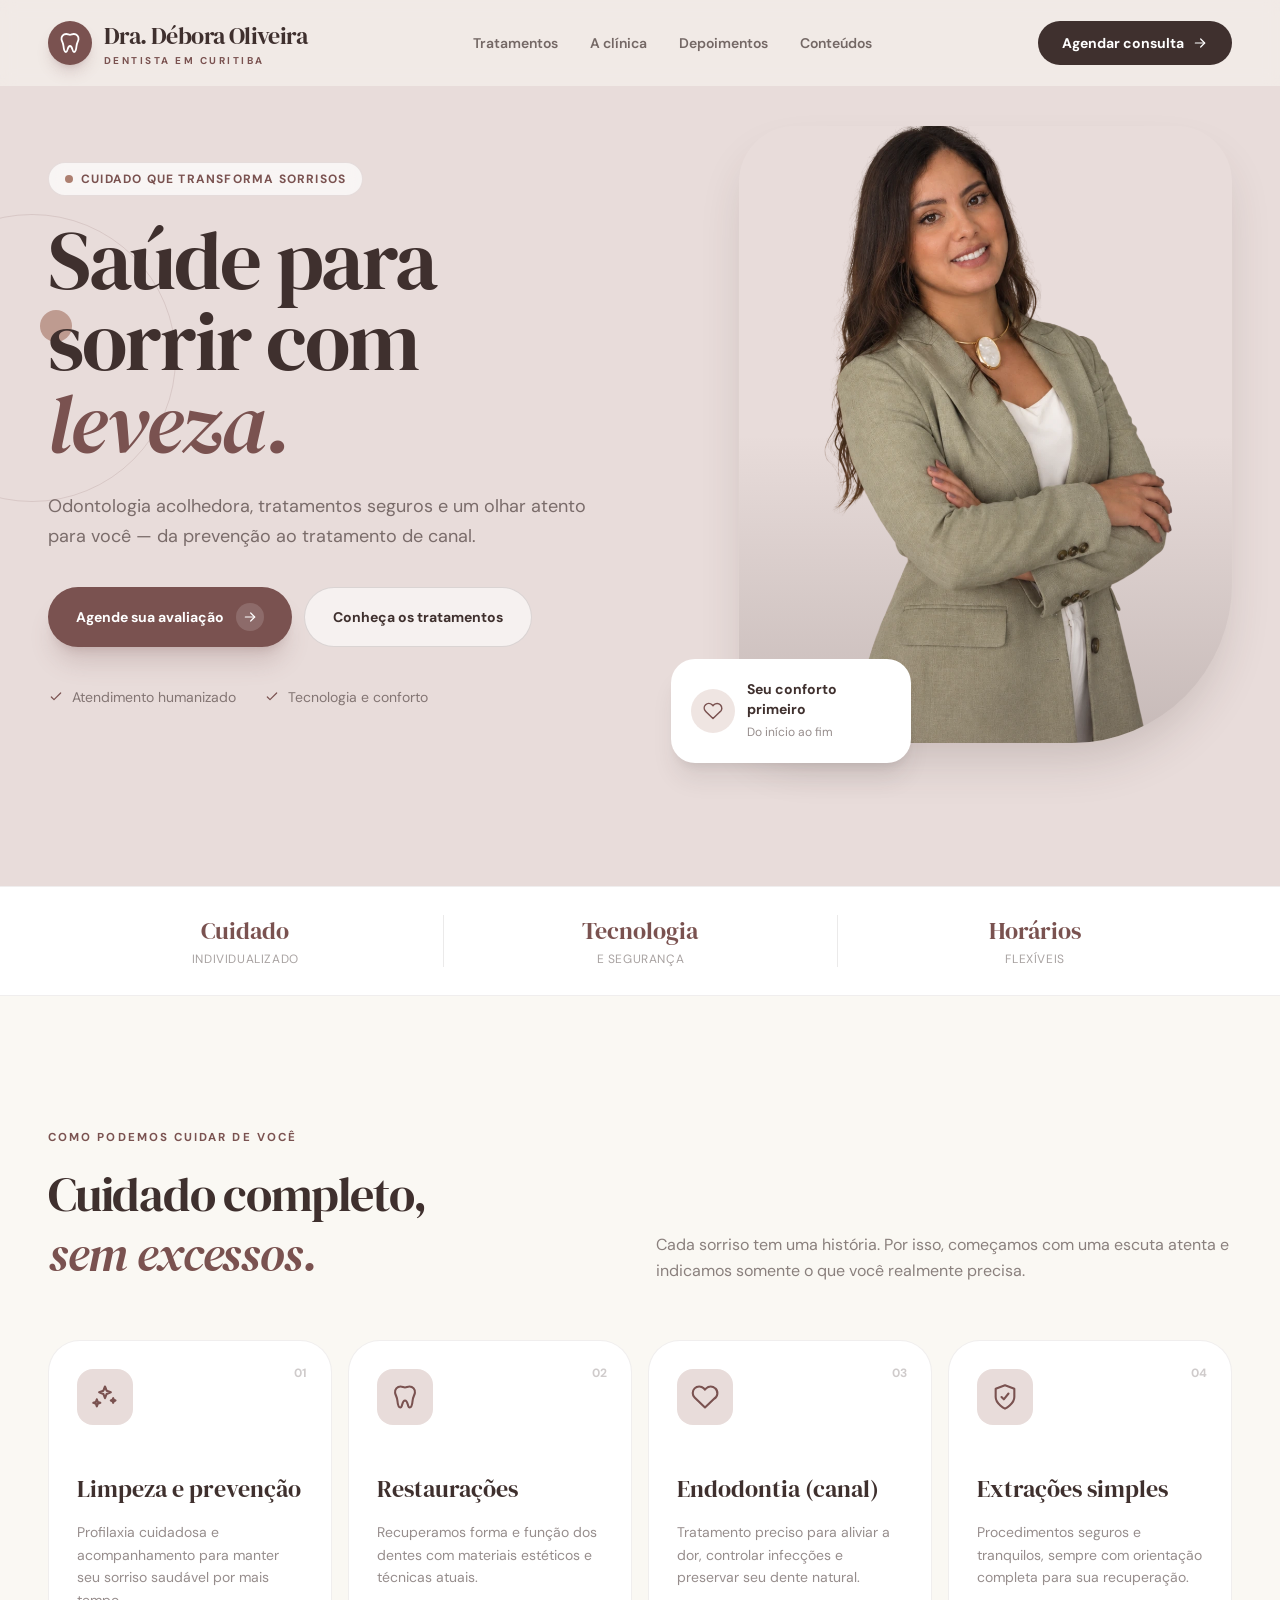
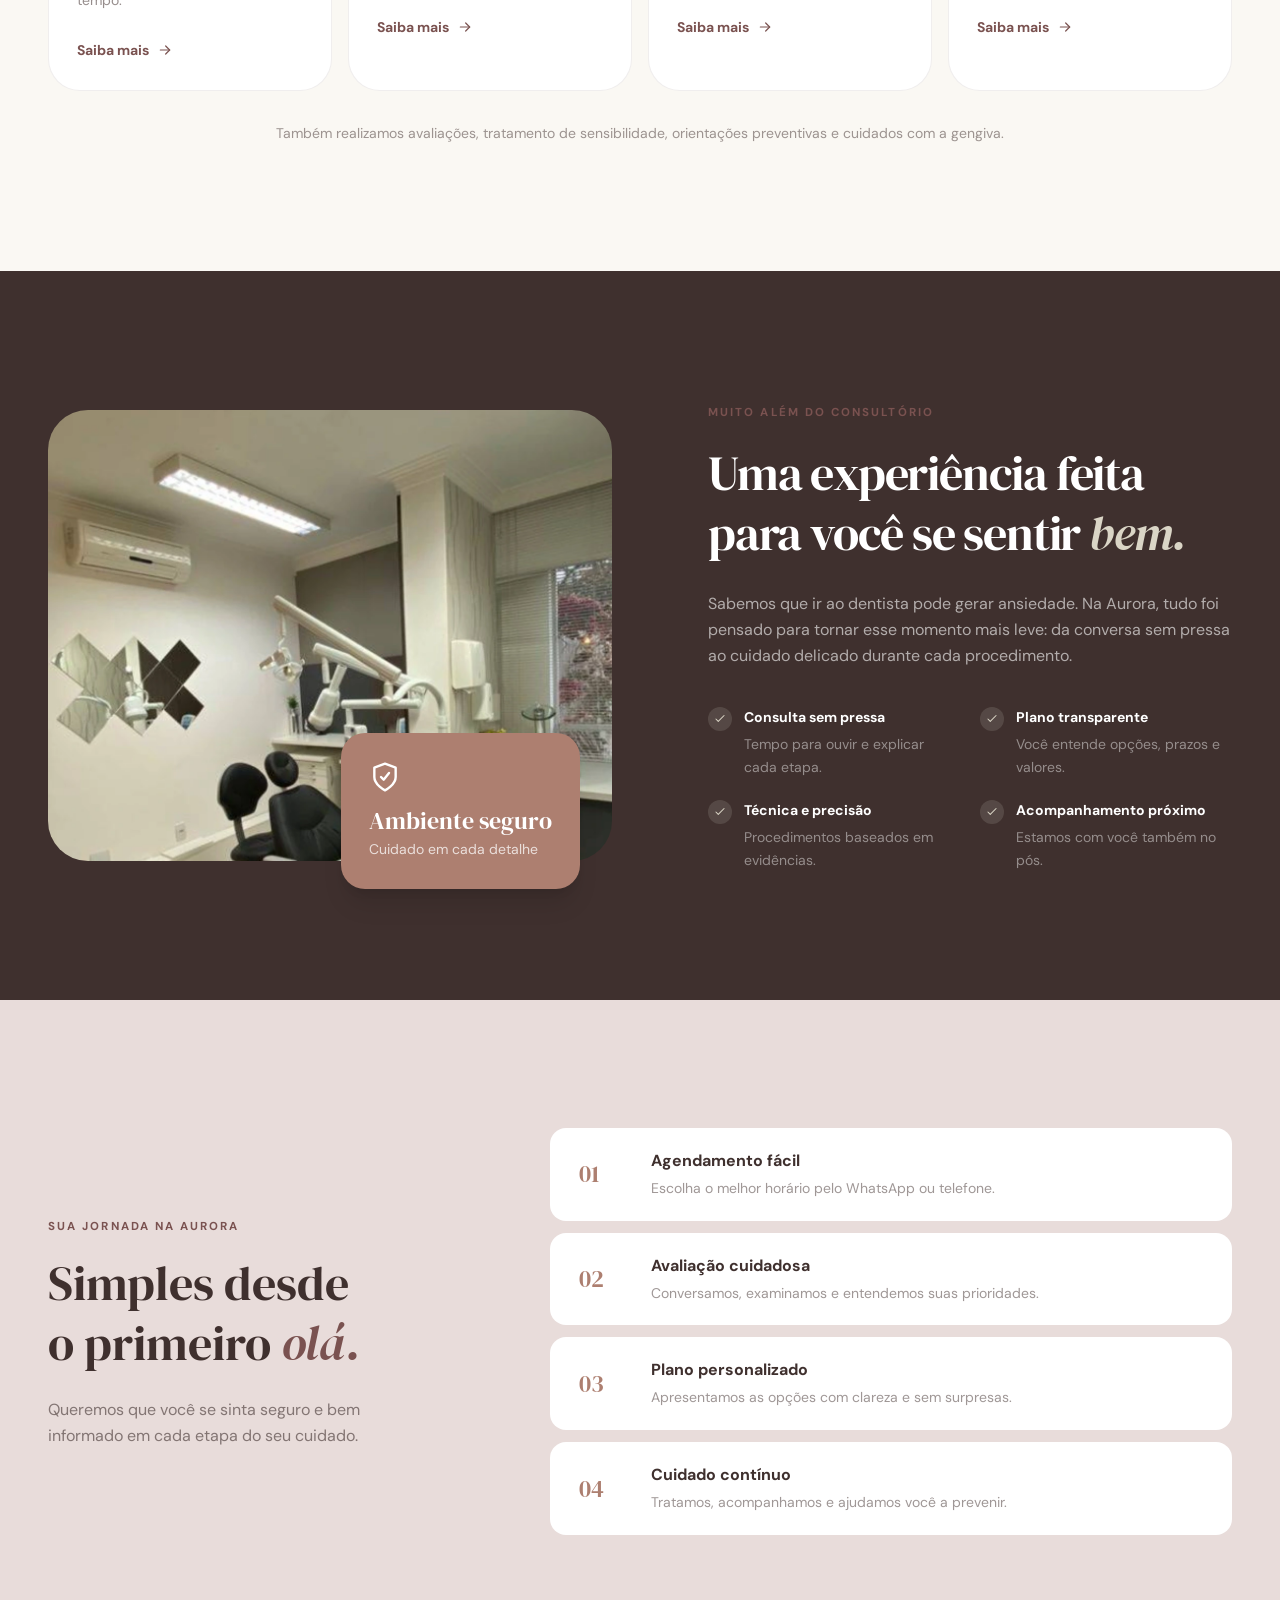
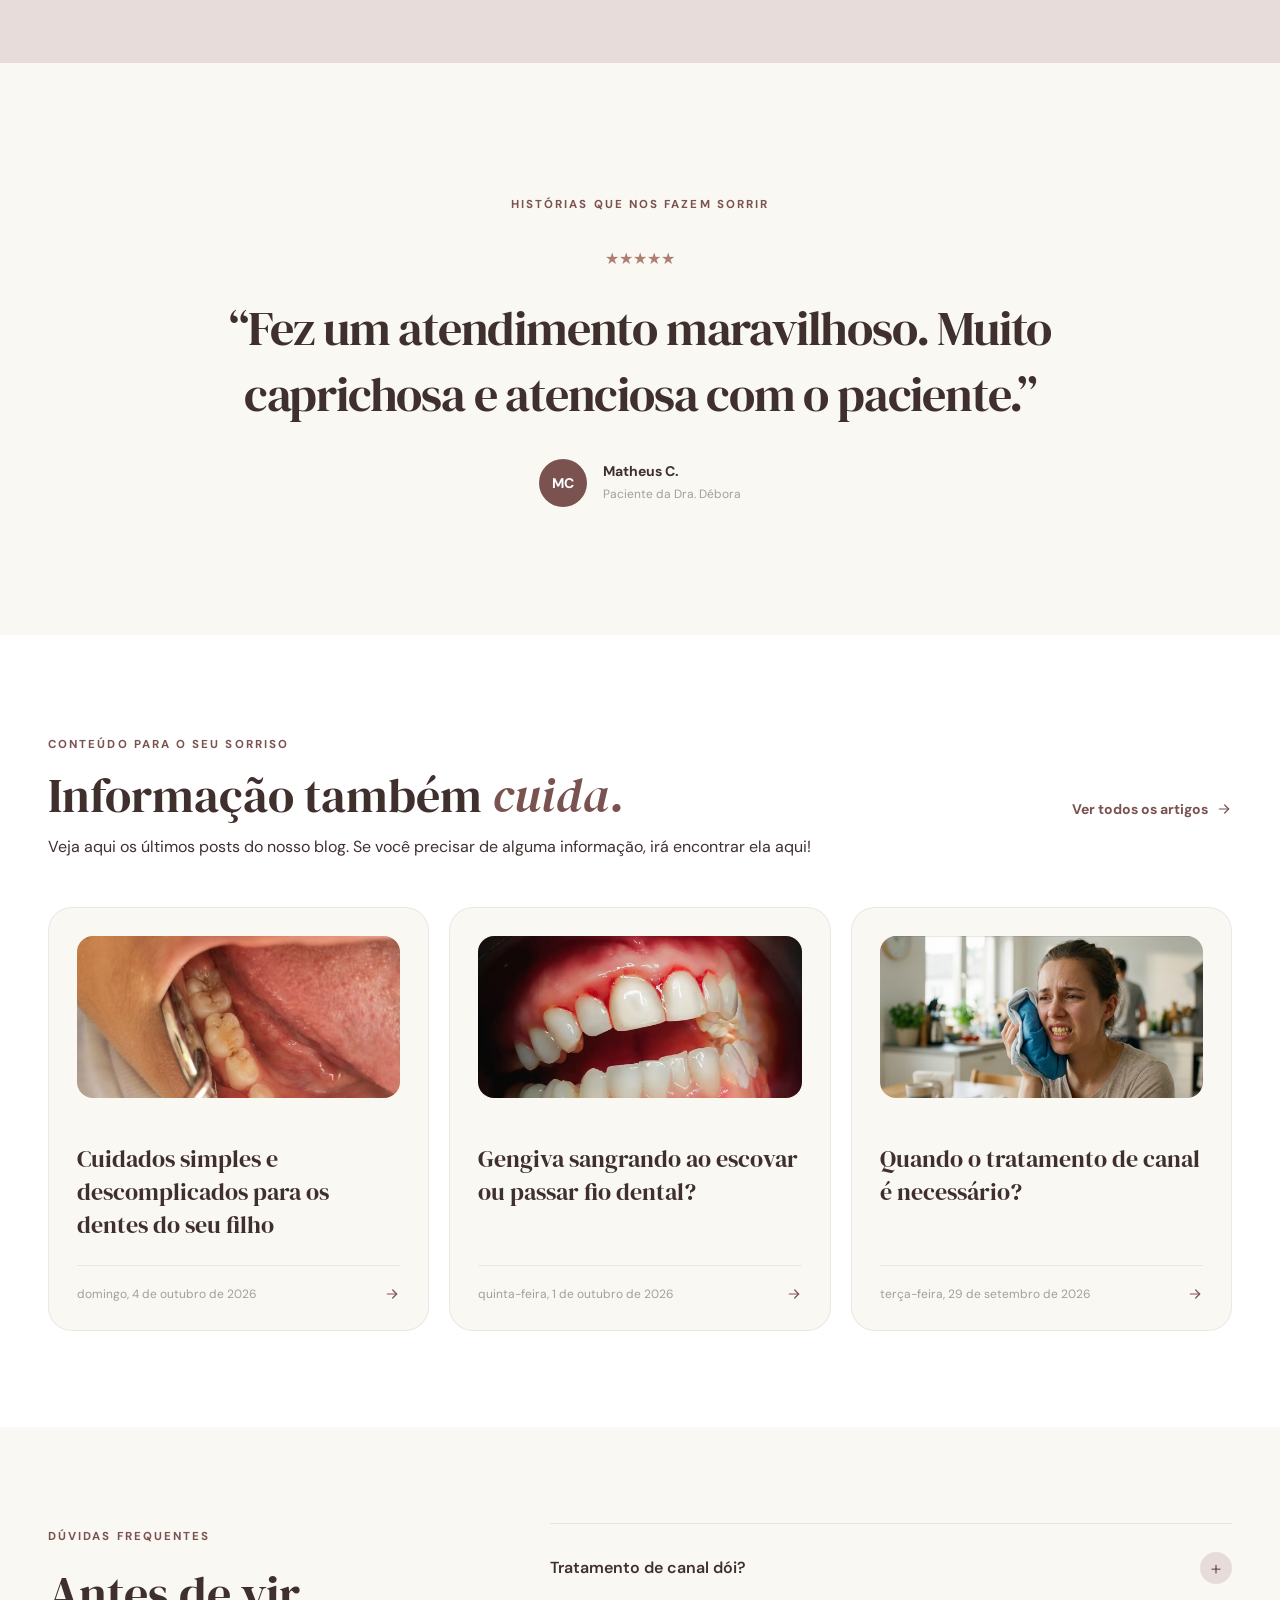
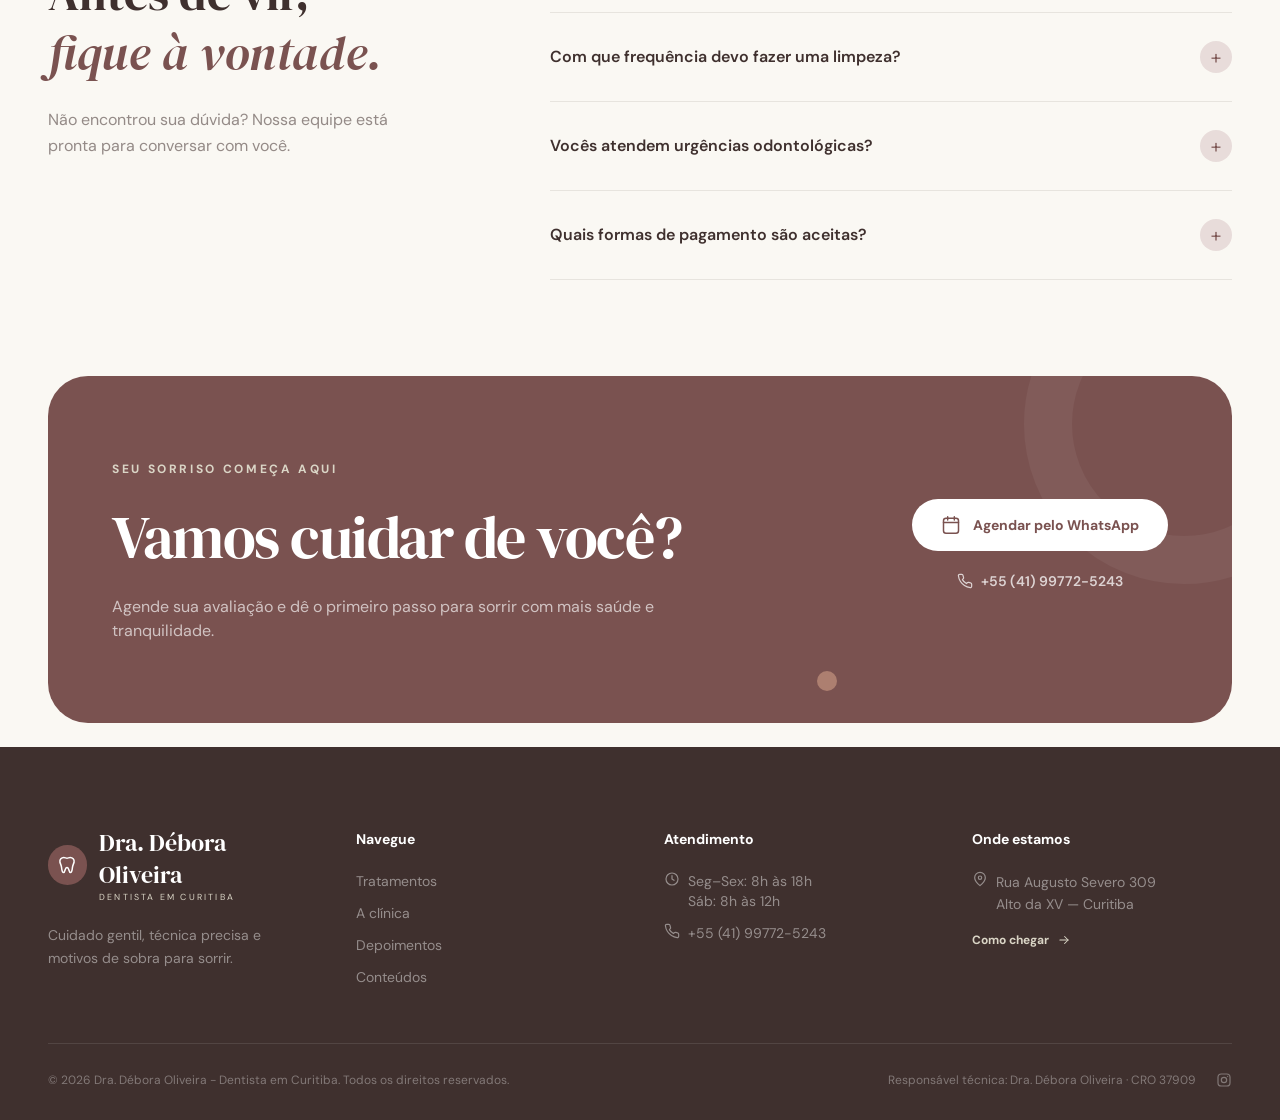
==== commit c5d9e070: "Update index.html" ====
--- a/index.html
+++ b/index.html
@@ -28,7 +28,7 @@
 Saiba mais <svg viewBox="0 0 24 24" fill="none" stroke="currentColor" stroke-width="1.8" stroke-linecap="round" stroke-linejoin="round" class="size-4 transition group-hover:translate-x-1" aria-hidden="true"> <path d="M5 12h14"></path><path d="m13 6 6 6-6 6"></path>              </svg> </a> </article><article class="group relative overflow-hidden rounded-4xl border p-7 transition duration-300 hover:-translate-y-2 hover:shadow-xl border-ink/8 bg-white"> <span class="mb-12 grid size-14 place-items-center rounded-2xl bg-mist text-teal"> <svg viewBox="0 0 24 24" fill="none" stroke="currentColor" stroke-width="1.8" stroke-linecap="round" stroke-linejoin="round" class="size-7" aria-hidden="true">             <path d="M8.2 3C5.3 3 3 5.5 3.5 8.4c.4 2.3 1.7 3.5 2 6.8.2 2.3.8 5.8 2.5 5.8 2 0 1.2-6 4-6s2 6 4 6c1.7 0 2.3-3.5 2.5-5.8.3-3.3 1.6-4.5 2-6.8C21 5.5 18.7 3 15.8 3c-1.5 0-2.5.8-3.8.8S9.7 3 8.2 3Z"></path>  </svg> </span> <span class="absolute right-6 top-6 text-xs font-bold text-ink/25">02</span> <h3 class="font-display text-2xl font-normal">Restaurações</h3> <p class="mt-4 text-sm leading-relaxed text-ink/55">Recuperamos forma e função dos dentes com materiais estéticos e técnicas atuais.</p> <a href="#contato" class="mt-7 inline-flex items-center gap-2 text-sm font-bold text-teal">
 Saiba mais <svg viewBox="0 0 24 24" fill="none" stroke="currentColor" stroke-width="1.8" stroke-linecap="round" stroke-linejoin="round" class="size-4 transition group-hover:translate-x-1" aria-hidden="true"> <path d="M5 12h14"></path><path d="m13 6 6 6-6 6"></path>              </svg> </a> </article><article class="group relative overflow-hidden rounded-4xl border p-7 transition duration-300 hover:-translate-y-2 hover:shadow-xl border-ink/8 bg-white"> <span class="mb-12 grid size-14 place-items-center rounded-2xl bg-mist text-teal"> <svg viewBox="0 0 24 24" fill="none" stroke="currentColor" stroke-width="1.8" stroke-linecap="round" stroke-linejoin="round" class="size-7" aria-hidden="true">      <path d="M20.8 4.6a5.5 5.5 0 0 0-7.8 0L12 5.7l-1.1-1.1a5.5 5.5 0 0 0-7.8 7.8l1.1 1.1L12 21l7.8-7.5a5.5 5.5 0 0 0 1-8.9Z"></path>         </svg> </span> <span class="absolute right-6 top-6 text-xs font-bold text-ink/25">03</span> <h3 class="font-display text-2xl font-normal">Endodontia (canal)</h3> <p class="mt-4 text-sm leading-relaxed text-ink/55">Tratamento preciso para aliviar a dor, controlar infecções e preservar seu dente natural.</p> <a href="#contato" class="mt-7 inline-flex items-center gap-2 text-sm font-bold text-teal">
 Saiba mais <svg viewBox="0 0 24 24" fill="none" stroke="currentColor" stroke-width="1.8" stroke-linecap="round" stroke-linejoin="round" class="size-4 transition group-hover:translate-x-1" aria-hidden="true"> <path d="M5 12h14"></path><path d="m13 6 6 6-6 6"></path>              </svg> </a> </article><article class="group relative overflow-hidden rounded-4xl border p-7 transition duration-300 hover:-translate-y-2 hover:shadow-xl border-ink/8 bg-white"> <span class="mb-12 grid size-14 place-items-center rounded-2xl bg-mist text-teal"> <svg viewBox="0 0 24 24" fill="none" stroke="currentColor" stroke-width="1.8" stroke-linecap="round" stroke-linejoin="round" class="size-7" aria-hidden="true">           <path d="M12 22s8-4 8-10V5l-8-3-8 3v7c0 6 8 10 8 10Z"></path><path d="m9 12 2 2 4-5"></path>    </svg> </span> <span class="absolute right-6 top-6 text-xs font-bold text-ink/25">04</span> <h3 class="font-display text-2xl font-normal">Extrações simples</h3> <p class="mt-4 text-sm leading-relaxed text-ink/55">Procedimentos seguros e tranquilos, sempre com orientação completa para sua recuperação.</p> <a href="#contato" class="mt-7 inline-flex items-center gap-2 text-sm font-bold text-teal">
-Saiba mais <svg viewBox="0 0 24 24" fill="none" stroke="currentColor" stroke-width="1.8" stroke-linecap="round" stroke-linejoin="round" class="size-4 transition group-hover:translate-x-1" aria-hidden="true"> <path d="M5 12h14"></path><path d="m13 6 6 6-6 6"></path>              </svg> </a> </article> </div> <p class="mt-8 text-center text-sm text-ink/50">Também realizamos avaliações, tratamento de sensibilidade, orientações preventivas e cuidados com a gengiva.</p> </div> </section> <section id="sobre" class="scroll-mt-10 bg-ink px-5 py-24 text-white md:px-8 lg:px-12 lg:py-32"> <div class="mx-auto grid max-w-7xl gap-14 lg:grid-cols-2 lg:items-center"> <div class="relative"> <div class="aspect-5/4 overflow-hidden rounded-[2.5rem]"> <img src="/consultorio.png" alt="Consultório odontológico"> </div> <div class="absolute -bottom-7 right-5 rounded-3xl bg-coral p-5 text-white shadow-xl sm:right-8 sm:p-7"> <svg viewBox="0 0 24 24" fill="none" stroke="currentColor" stroke-width="1.8" stroke-linecap="round" stroke-linejoin="round" class="size-8" aria-hidden="true">           <path d="M12 22s8-4 8-10V5l-8-3-8 3v7c0 6 8 10 8 10Z"></path><path d="m9 12 2 2 4-5"></path>    </svg> <strong class="mt-3 block font-display text-2xl font-normal">Ambiente seguro</strong> <span class="text-sm text-white/75">Cuidado em cada detalhe</span> </div> </div> <div class="lg:pl-10"> <span class="eyebrow text-coral-light">Muito além do consultório</span> <h2 class="mt-5 max-w-xl font-display text-4xl leading-tight tracking-tight sm:text-5xl">Uma experiência feita para você se sentir <em class="font-normal text-coral-light">bem.</em></h2> <p class="mt-7 max-w-xl text-base leading-relaxed text-white/60">Sabemos que ir ao dentista pode gerar ansiedade. Na Aurora, tudo foi pensado para tornar esse momento mais leve: da conversa sem pressa ao cuidado delicado durante cada procedimento.</p> <div class="mt-9 grid gap-5 sm:grid-cols-2"> <div class="flex gap-3"> <span class="mt-0.5 grid size-6 shrink-0 place-items-center rounded-full bg-teal-light/15 text-teal-light"><svg viewBox="0 0 24 24" fill="none" stroke="currentColor" stroke-width="1.8" stroke-linecap="round" stroke-linejoin="round" class="size-3.5" aria-hidden="true">   <path d="m5 12 4 4L19 6"></path>            </svg></span> <div><strong class="text-sm">Consulta sem pressa</strong><p class="mt-1 text-sm leading-relaxed text-white/45">Tempo para ouvir e explicar cada etapa.</p></div> </div><div class="flex gap-3"> <span class="mt-0.5 grid size-6 shrink-0 place-items-center rounded-full bg-teal-light/15 text-teal-light"><svg viewBox="0 0 24 24" fill="none" stroke="currentColor" stroke-width="1.8" stroke-linecap="round" stroke-linejoin="round" class="size-3.5" aria-hidden="true">   <path d="m5 12 4 4L19 6"></path>            </svg></span> <div><strong class="text-sm">Plano transparente</strong><p class="mt-1 text-sm leading-relaxed text-white/45">Você entende opções, prazos e valores.</p></div> </div><div class="flex gap-3"> <span class="mt-0.5 grid size-6 shrink-0 place-items-center rounded-full bg-teal-light/15 text-teal-light"><svg viewBox="0 0 24 24" fill="none" stroke="currentColor" stroke-width="1.8" stroke-linecap="round" stroke-linejoin="round" class="size-3.5" aria-hidden="true">   <path d="m5 12 4 4L19 6"></path>            </svg></span> <div><strong class="text-sm">Técnica e precisão</strong><p class="mt-1 text-sm leading-relaxed text-white/45">Procedimentos baseados em evidências.</p></div> </div><div class="flex gap-3"> <span class="mt-0.5 grid size-6 shrink-0 place-items-center rounded-full bg-teal-light/15 text-teal-light"><svg viewBox="0 0 24 24" fill="none" stroke="currentColor" stroke-width="1.8" stroke-linecap="round" stroke-linejoin="round" class="size-3.5" aria-hidden="true">   <path d="m5 12 4 4L19 6"></path>            </svg></span> <div><strong class="text-sm">Acompanhamento próximo</strong><p class="mt-1 text-sm leading-relaxed text-white/45">Estamos com você também no pós.</p></div> </div> </div> </div> </div> </section> <section class="bg-mist px-5 py-24 md:px-8 lg:px-12 lg:py-32"> <div class="mx-auto max-w-7xl"> <div class="grid gap-12 lg:grid-cols-[0.8fr_1.2fr] lg:items-center"> <div> <span class="eyebrow">Sua jornada na Aurora</span> <h2 class="mt-4 font-display text-4xl leading-tight sm:text-5xl">Simples desde<br>o primeiro <em class="font-normal text-teal">olá.</em></h2> <p class="mt-6 max-w-sm leading-relaxed text-ink/60">Queremos que você se sinta seguro e bem informado em cada etapa do seu cuidado.</p> </div> <ol class="space-y-3"> <li class="group grid grid-cols-[3.5rem_1fr_auto] items-center gap-4 rounded-2xl border border-transparent bg-white px-5 py-5 transition hover:border-teal/15 hover:shadow-lg md:px-7"> <span class="font-display text-2xl text-coral">01</span> <div><strong class="block text-sm md:text-base">Agendamento fácil</strong><span class="mt-1 block text-xs leading-relaxed text-ink/50 md:text-sm">Escolha o melhor horário pelo WhatsApp ou telefone.</span></div>  </li><li class="group grid grid-cols-[3.5rem_1fr_auto] items-center gap-4 rounded-2xl border border-transparent bg-white px-5 py-5 transition hover:border-teal/15 hover:shadow-lg md:px-7"> <span class="font-display text-2xl text-coral">02</span> <div><strong class="block text-sm md:text-base">Avaliação cuidadosa</strong><span class="mt-1 block text-xs leading-relaxed text-ink/50 md:text-sm">Conversamos, examinamos e entendemos suas prioridades.</span></div>  </li><li class="group grid grid-cols-[3.5rem_1fr_auto] items-center gap-4 rounded-2xl border border-transparent bg-white px-5 py-5 transition hover:border-teal/15 hover:shadow-lg md:px-7"> <span class="font-display text-2xl text-coral">03</span> <div><strong class="block text-sm md:text-base">Plano personalizado</strong><span class="mt-1 block text-xs leading-relaxed text-ink/50 md:text-sm">Apresentamos as opções com clareza e sem surpresas.</span></div>  </li><li class="group grid grid-cols-[3.5rem_1fr_auto] items-center gap-4 rounded-2xl border border-transparent bg-white px-5 py-5 transition hover:border-teal/15 hover:shadow-lg md:px-7"> <span class="font-display text-2xl text-coral">04</span> <div><strong class="block text-sm md:text-base">Cuidado contínuo</strong><span class="mt-1 block text-xs leading-relaxed text-ink/50 md:text-sm">Tratamos, acompanhamos e ajudamos você a prevenir.</span></div>  </li> </ol> </div> </div> </section> <section id="depoimentos" class="scroll-mt-20 px-5 py-24 md:px-8 lg:px-12 lg:py-32"> <div class="mx-auto max-w-6xl text-center"> <span class="eyebrow">Histórias que nos fazem sorrir</span> <div class="mx-auto mt-8 flex justify-center gap-1 text-coral" aria-label="5 de 5 estrelas">★★★★★</div> <blockquote class="mx-auto mt-6 max-w-4xl font-display text-3xl leading-snug tracking-tight text-ink sm:text-5xl">
+Saiba mais <svg viewBox="0 0 24 24" fill="none" stroke="currentColor" stroke-width="1.8" stroke-linecap="round" stroke-linejoin="round" class="size-4 transition group-hover:translate-x-1" aria-hidden="true"> <path d="M5 12h14"></path><path d="m13 6 6 6-6 6"></path>              </svg> </a> </article> </div> <p class="mt-8 text-center text-sm text-ink/50">Também realizamos avaliações, tratamento de sensibilidade, orientações preventivas e cuidados com a gengiva.</p> </div> </section> <section id="sobre" class="scroll-mt-10 bg-ink px-5 py-24 text-white md:px-8 lg:px-12 lg:py-32"> <div class="mx-auto grid max-w-7xl gap-14 lg:grid-cols-2 lg:items-center"> <div class="relative"> <div class="aspect-5/4 overflow-hidden rounded-[2.5rem]"> <img src="/consultorio.webp" alt="Consultório odontológico"> </div> <div class="absolute -bottom-7 right-5 rounded-3xl bg-coral p-5 text-white shadow-xl sm:right-8 sm:p-7"> <svg viewBox="0 0 24 24" fill="none" stroke="currentColor" stroke-width="1.8" stroke-linecap="round" stroke-linejoin="round" class="size-8" aria-hidden="true">           <path d="M12 22s8-4 8-10V5l-8-3-8 3v7c0 6 8 10 8 10Z"></path><path d="m9 12 2 2 4-5"></path>    </svg> <strong class="mt-3 block font-display text-2xl font-normal">Ambiente seguro</strong> <span class="text-sm text-white/75">Cuidado em cada detalhe</span> </div> </div> <div class="lg:pl-10"> <span class="eyebrow text-coral-light">Muito além do consultório</span> <h2 class="mt-5 max-w-xl font-display text-4xl leading-tight tracking-tight sm:text-5xl">Uma experiência feita para você se sentir <em class="font-normal text-coral-light">bem.</em></h2> <p class="mt-7 max-w-xl text-base leading-relaxed text-white/60">Sabemos que ir ao dentista pode gerar ansiedade. Na Aurora, tudo foi pensado para tornar esse momento mais leve: da conversa sem pressa ao cuidado delicado durante cada procedimento.</p> <div class="mt-9 grid gap-5 sm:grid-cols-2"> <div class="flex gap-3"> <span class="mt-0.5 grid size-6 shrink-0 place-items-center rounded-full bg-teal-light/15 text-teal-light"><svg viewBox="0 0 24 24" fill="none" stroke="currentColor" stroke-width="1.8" stroke-linecap="round" stroke-linejoin="round" class="size-3.5" aria-hidden="true">   <path d="m5 12 4 4L19 6"></path>            </svg></span> <div><strong class="text-sm">Consulta sem pressa</strong><p class="mt-1 text-sm leading-relaxed text-white/45">Tempo para ouvir e explicar cada etapa.</p></div> </div><div class="flex gap-3"> <span class="mt-0.5 grid size-6 shrink-0 place-items-center rounded-full bg-teal-light/15 text-teal-light"><svg viewBox="0 0 24 24" fill="none" stroke="currentColor" stroke-width="1.8" stroke-linecap="round" stroke-linejoin="round" class="size-3.5" aria-hidden="true">   <path d="m5 12 4 4L19 6"></path>            </svg></span> <div><strong class="text-sm">Plano transparente</strong><p class="mt-1 text-sm leading-relaxed text-white/45">Você entende opções, prazos e valores.</p></div> </div><div class="flex gap-3"> <span class="mt-0.5 grid size-6 shrink-0 place-items-center rounded-full bg-teal-light/15 text-teal-light"><svg viewBox="0 0 24 24" fill="none" stroke="currentColor" stroke-width="1.8" stroke-linecap="round" stroke-linejoin="round" class="size-3.5" aria-hidden="true">   <path d="m5 12 4 4L19 6"></path>            </svg></span> <div><strong class="text-sm">Técnica e precisão</strong><p class="mt-1 text-sm leading-relaxed text-white/45">Procedimentos baseados em evidências.</p></div> </div><div class="flex gap-3"> <span class="mt-0.5 grid size-6 shrink-0 place-items-center rounded-full bg-teal-light/15 text-teal-light"><svg viewBox="0 0 24 24" fill="none" stroke="currentColor" stroke-width="1.8" stroke-linecap="round" stroke-linejoin="round" class="size-3.5" aria-hidden="true">   <path d="m5 12 4 4L19 6"></path>            </svg></span> <div><strong class="text-sm">Acompanhamento próximo</strong><p class="mt-1 text-sm leading-relaxed text-white/45">Estamos com você também no pós.</p></div> </div> </div> </div> </div> </section> <section class="bg-mist px-5 py-24 md:px-8 lg:px-12 lg:py-32"> <div class="mx-auto max-w-7xl"> <div class="grid gap-12 lg:grid-cols-[0.8fr_1.2fr] lg:items-center"> <div> <span class="eyebrow">Sua jornada na Aurora</span> <h2 class="mt-4 font-display text-4xl leading-tight sm:text-5xl">Simples desde<br>o primeiro <em class="font-normal text-teal">olá.</em></h2> <p class="mt-6 max-w-sm leading-relaxed text-ink/60">Queremos que você se sinta seguro e bem informado em cada etapa do seu cuidado.</p> </div> <ol class="space-y-3"> <li class="group grid grid-cols-[3.5rem_1fr_auto] items-center gap-4 rounded-2xl border border-transparent bg-white px-5 py-5 transition hover:border-teal/15 hover:shadow-lg md:px-7"> <span class="font-display text-2xl text-coral">01</span> <div><strong class="block text-sm md:text-base">Agendamento fácil</strong><span class="mt-1 block text-xs leading-relaxed text-ink/50 md:text-sm">Escolha o melhor horário pelo WhatsApp ou telefone.</span></div>  </li><li class="group grid grid-cols-[3.5rem_1fr_auto] items-center gap-4 rounded-2xl border border-transparent bg-white px-5 py-5 transition hover:border-teal/15 hover:shadow-lg md:px-7"> <span class="font-display text-2xl text-coral">02</span> <div><strong class="block text-sm md:text-base">Avaliação cuidadosa</strong><span class="mt-1 block text-xs leading-relaxed text-ink/50 md:text-sm">Conversamos, examinamos e entendemos suas prioridades.</span></div>  </li><li class="group grid grid-cols-[3.5rem_1fr_auto] items-center gap-4 rounded-2xl border border-transparent bg-white px-5 py-5 transition hover:border-teal/15 hover:shadow-lg md:px-7"> <span class="font-display text-2xl text-coral">03</span> <div><strong class="block text-sm md:text-base">Plano personalizado</strong><span class="mt-1 block text-xs leading-relaxed text-ink/50 md:text-sm">Apresentamos as opções com clareza e sem surpresas.</span></div>  </li><li class="group grid grid-cols-[3.5rem_1fr_auto] items-center gap-4 rounded-2xl border border-transparent bg-white px-5 py-5 transition hover:border-teal/15 hover:shadow-lg md:px-7"> <span class="font-display text-2xl text-coral">04</span> <div><strong class="block text-sm md:text-base">Cuidado contínuo</strong><span class="mt-1 block text-xs leading-relaxed text-ink/50 md:text-sm">Tratamos, acompanhamos e ajudamos você a prevenir.</span></div>  </li> </ol> </div> </div> </section> <section id="depoimentos" class="scroll-mt-20 px-5 py-24 md:px-8 lg:px-12 lg:py-32"> <div class="mx-auto max-w-6xl text-center"> <span class="eyebrow">Histórias que nos fazem sorrir</span> <div class="mx-auto mt-8 flex justify-center gap-1 text-coral" aria-label="5 de 5 estrelas">★★★★★</div> <blockquote class="mx-auto mt-6 max-w-4xl font-display text-3xl leading-snug tracking-tight text-ink sm:text-5xl">
 “Fez um atendimento maravilhoso. Muito caprichosa e atenciosa com o paciente.”
 </blockquote> <div class="mt-8 flex items-center justify-center gap-4"> <div class="grid size-12 place-items-center rounded-full bg-teal text-sm font-bold text-white">MC</div> <div class="text-left"><strong class="block text-sm">Matheus C.</strong><span class="text-xs text-ink/45">Paciente da Dra. Débora</span></div> </div> </div> </section> <section id="conteudos" class="scroll-mt-20 bg-white px-5 py-24 md:px-8 lg:px-12"> <div class="mx-auto max-w-7xl"> <div class="flex flex-col justify-between gap-6 sm:flex-row sm:items-end"> <div><span class="eyebrow">Conteúdo para o seu sorriso</span><h2 class="mt-4 font-display text-4xl sm:text-5xl">Informação também <em class="font-normal text-teal">cuida.</em></h2></div> <a href="/blog" class="inline-flex items-center gap-2 text-sm font-bold text-teal">Ver todos os artigos <svg viewBox="0 0 24 24" fill="none" stroke="currentColor" stroke-width="1.8" stroke-linecap="round" stroke-linejoin="round" class="size-4" aria-hidden="true"> <path d="M5 12h14"></path><path d="m13 6 6 6-6 6"></path>              </svg></a> </div> <p class="pt-4">Veja aqui os últimos posts do nosso blog. Se você precisar de alguma informação, irá encontrar ela aqui!</p> <div class="mt-12 grid gap-5 md:grid-cols-3"> <article class="group flex flex-col rounded-3xl border border-ink/8 bg-surface p-7 transition hover:-translate-y-1 hover:shadow-xl relative"> <div class="mb-8 grid aspect-16/8 place-items-center overflow-hidden rounded-2xl bg-mist"> <img src="/blog/dente-crianca.jpeg" alt=""> </div> <h3 class="flex-1 mt-3 font-display text-2xl font-normal leading-snug"> <a class="after:absolute after:inset-0 after:z-10" href="/blog/dente-permanente-nasceu-sobre-dente-leite"> Cuidados simples e descomplicados para os dentes do seu filho </a> </h3> <div class="mt-6 flex items-center justify-between border-t border-ink/8 pt-5 text-xs text-ink/45"> <span>domingo, 4 de outubro de 2026</span><svg viewBox="0 0 24 24" fill="none" stroke="currentColor" stroke-width="1.8" stroke-linecap="round" stroke-linejoin="round" class="size-4 text-teal transition group-hover:translate-x-1" aria-hidden="true"> <path d="M5 12h14"></path><path d="m13 6 6 6-6 6"></path>              </svg> </div> </article><article class="group flex flex-col rounded-3xl border border-ink/8 bg-surface p-7 transition hover:-translate-y-1 hover:shadow-xl relative"> <div class="mb-8 grid aspect-16/8 place-items-center overflow-hidden rounded-2xl bg-teal"> <img src="/blog/gengiva-sangrando.jpeg" alt=""> </div> <h3 class="flex-1 mt-3 font-display text-2xl font-normal leading-snug"> <a class="after:absolute after:inset-0 after:z-10" href="/blog/gengiva-sangrando"> Gengiva sangrando ao escovar ou passar fio dental? </a> </h3> <div class="mt-6 flex items-center justify-between border-t border-ink/8 pt-5 text-xs text-ink/45"> <span>quinta-feira, 1 de outubro de 2026</span><svg viewBox="0 0 24 24" fill="none" stroke="currentColor" stroke-width="1.8" stroke-linecap="round" stroke-linejoin="round" class="size-4 text-teal transition group-hover:translate-x-1" aria-hidden="true"> <path d="M5 12h14"></path><path d="m13 6 6 6-6 6"></path>              </svg> </div> </article><article class="group flex flex-col rounded-3xl border border-ink/8 bg-surface p-7 transition hover:-translate-y-1 hover:shadow-xl relative"> <div class="mb-8 grid aspect-16/8 place-items-center overflow-hidden rounded-2xl bg-coral/20"> <img src="/blog/quando-fazer-canal.jpeg" alt=""> </div> <h3 class="flex-1 mt-3 font-display text-2xl font-normal leading-snug"> <a class="after:absolute after:inset-0 after:z-10" href="/blog/quando-fazer-canal"> Quando o tratamento de canal é necessário? </a> </h3> <div class="mt-6 flex items-center justify-between border-t border-ink/8 pt-5 text-xs text-ink/45"> <span>terça-feira, 29 de setembro de 2026</span><svg viewBox="0 0 24 24" fill="none" stroke="currentColor" stroke-width="1.8" stroke-linecap="round" stroke-linejoin="round" class="size-4 text-teal transition group-hover:translate-x-1" aria-hidden="true"> <path d="M5 12h14"></path><path d="m13 6 6 6-6 6"></path>              </svg> </div> </article> </div> </div> </section> <section class="px-5 py-24 md:px-8 lg:px-12"> <div class="mx-auto grid max-w-7xl gap-12 lg:grid-cols-[0.8fr_1.2fr]"> <div><span class="eyebrow">Dúvidas frequentes</span><h2 class="mt-4 font-display text-4xl leading-tight sm:text-5xl">Antes de vir,<br><em class="font-normal text-teal">fique à vontade.</em></h2><p class="mt-6 max-w-sm leading-relaxed text-ink/55">Não encontrou sua dúvida? Nossa equipe está pronta para conversar com você.</p></div> <div class="divide-y divide-ink/10 border-y border-ink/10"> <details class="group py-1"> <summary class="flex cursor-pointer list-none items-center justify-between gap-5 py-6 font-semibold"> Tratamento de canal dói?<span class="grid size-8 shrink-0 place-items-center rounded-full bg-mist text-teal transition group-open:rotate-45"><span class="text-xl font-light">+</span></span> </summary> <p class="max-w-2xl pb-6 pr-10 text-sm leading-relaxed text-ink/55">Com anestesia e técnicas modernas, o tratamento é realizado de forma confortável. Na verdade, ele é o procedimento indicado para eliminar a dor causada pela inflamação do dente.</p> </details><details class="group py-1"> <summary class="flex cursor-pointer list-none items-center justify-between gap-5 py-6 font-semibold"> Com que frequência devo fazer uma limpeza?<span class="grid size-8 shrink-0 place-items-center rounded-full bg-mist text-teal transition group-open:rotate-45"><span class="text-xl font-light">+</span></span> </summary> <p class="max-w-2xl pb-6 pr-10 text-sm leading-relaxed text-ink/55">Em geral, recomendamos uma avaliação e limpeza a cada seis meses. Esse intervalo pode variar de acordo com a saúde da sua gengiva e suas necessidades individuais.</p> </details><details class="group py-1"> <summary class="flex cursor-pointer list-none items-center justify-between gap-5 py-6 font-semibold"> Vocês atendem urgências odontológicas?<span class="grid size-8 shrink-0 place-items-center rounded-full bg-mist text-teal transition group-open:rotate-45"><span class="text-xl font-light">+</span></span> </summary> <p class="max-w-2xl pb-6 pr-10 text-sm leading-relaxed text-ink/55">Sim. Entre em contato pelo telefone ou WhatsApp para verificarmos o encaixe mais próximo e orientarmos os primeiros cuidados.</p> </details><details class="group py-1"> <summary class="flex cursor-pointer list-none items-center justify-between gap-5 py-6 font-semibold"> Quais formas de pagamento são aceitas?<span class="grid size-8 shrink-0 place-items-center rounded-full bg-mist text-teal transition group-open:rotate-45"><span class="text-xl font-light">+</span></span> </summary> <p class="max-w-2xl pb-6 pr-10 text-sm leading-relaxed text-ink/55">Aceitamos as principais formas de pagamento e oferecemos condições para tratamentos. Os detalhes são apresentados com transparência após sua avaliação.</p> </details> </div> </div> </section> <section id="contato" class="scroll-mt-10 px-5 pb-6 md:px-8 lg:px-12"> <div class="relative mx-auto max-w-7xl overflow-hidden rounded-[2.5rem] bg-teal px-6 py-16 text-white sm:px-12 lg:px-16 lg:py-20"> <div class="absolute -right-28 -top-28 size-80 rounded-full border-[3rem] border-white/5"></div> <div class="absolute bottom-8 right-1/3 size-5 rounded-full bg-coral"></div> <div class="relative z-10 grid gap-10 lg:grid-cols-[1fr_auto] lg:items-center"> <div> <span class="text-xs font-bold uppercase tracking-[0.22em] text-teal-light">Seu sorriso começa aqui</span> <h2 class="mt-5 max-w-3xl font-display text-4xl leading-tight tracking-tight sm:text-6xl">Vamos cuidar de você?</h2> <p class="mt-5 max-w-xl text-white/65">Agende sua avaliação e dê o primeiro passo para sorrir com mais saúde e tranquilidade.</p> </div> <div class="flex flex-col gap-3"> <a href="https://wa.me/5541997725243" target="_blank" rel="noreferrer" class="inline-flex min-w-64 items-center justify-center gap-3 rounded-full bg-white px-7 py-4 text-sm font-bold text-teal transition hover:-translate-y-1 hover:shadow-xl"> <svg viewBox="0 0 24 24" fill="none" stroke="currentColor" stroke-width="1.8" stroke-linecap="round" stroke-linejoin="round" class="size-5" aria-hidden="true">  <path d="M8 2v4M16 2v4M3 9h18"></path><rect x="3" y="4" width="18" height="18" rx="3"></rect>             </svg> Agendar pelo WhatsApp
 </a> <a href="tel:+5541997725243" class="inline-flex items-center justify-center gap-2 py-2 text-sm font-semibold text-white/75 hover:text-white"><svg viewBox="0 0 24 24" fill="none" stroke="currentColor" stroke-width="1.8" stroke-linecap="round" stroke-linejoin="round" class="size-4" aria-hidden="true">          <path d="M22 16.9v3a2 2 0 0 1-2.2 2 19.8 19.8 0 0 1-8.6-3.1 19.4 19.4 0 0 1-6-6A19.8 19.8 0 0 1 2.1 4.2 2 2 0 0 1 4.1 2h3a2 2 0 0 1 2 1.7c.1 1 .4 2 .7 2.8a2 2 0 0 1-.5 2.1L8.1 9.9a16 16 0 0 0 6 6l1.3-1.3a2 2 0 0 1 2.1-.5c.9.3 1.8.6 2.8.7a2 2 0 0 1 1.7 2.1Z"></path>     </svg> +55 (41) 99772-5243</a> </div> </div> </div> </section> <footer class="bg-ink px-5 pb-8 pt-20 text-white md:px-8 lg:px-12"> <div class="mx-auto max-w-7xl"> <div class="grid gap-12 border-b border-white/10 pb-14 md:grid-cols-2 lg:grid-cols-4"> <div> <a href="#inicio" class="flex items-center gap-3"> <span class="grid size-10 place-items-center rounded-full bg-teal"><svg viewBox="0 0 24 24" fill="none" stroke="currentColor" stroke-width="1.8" stroke-linecap="round" stroke-linejoin="round" class="size-5" aria-hidden="true">             <path d="M8.2 3C5.3 3 3 5.5 3.5 8.4c.4 2.3 1.7 3.5 2 6.8.2 2.3.8 5.8 2.5 5.8 2 0 1.2-6 4-6s2 6 4 6c1.7 0 2.3-3.5 2.5-5.8.3-3.3 1.6-4.5 2-6.8C21 5.5 18.7 3 15.8 3c-1.5 0-2.5.8-3.8.8S9.7 3 8.2 3Z"></path>  </svg></span> <span><strong class="font-display text-2xl font-normal">Dra. Débora Oliveira</strong><span class="block text-[0.55rem] uppercase tracking-[0.25em] text-teal-light">Dentista em Curitiba</span></span> </a> <p class="mt-5 max-w-xs text-sm leading-relaxed text-white/45">
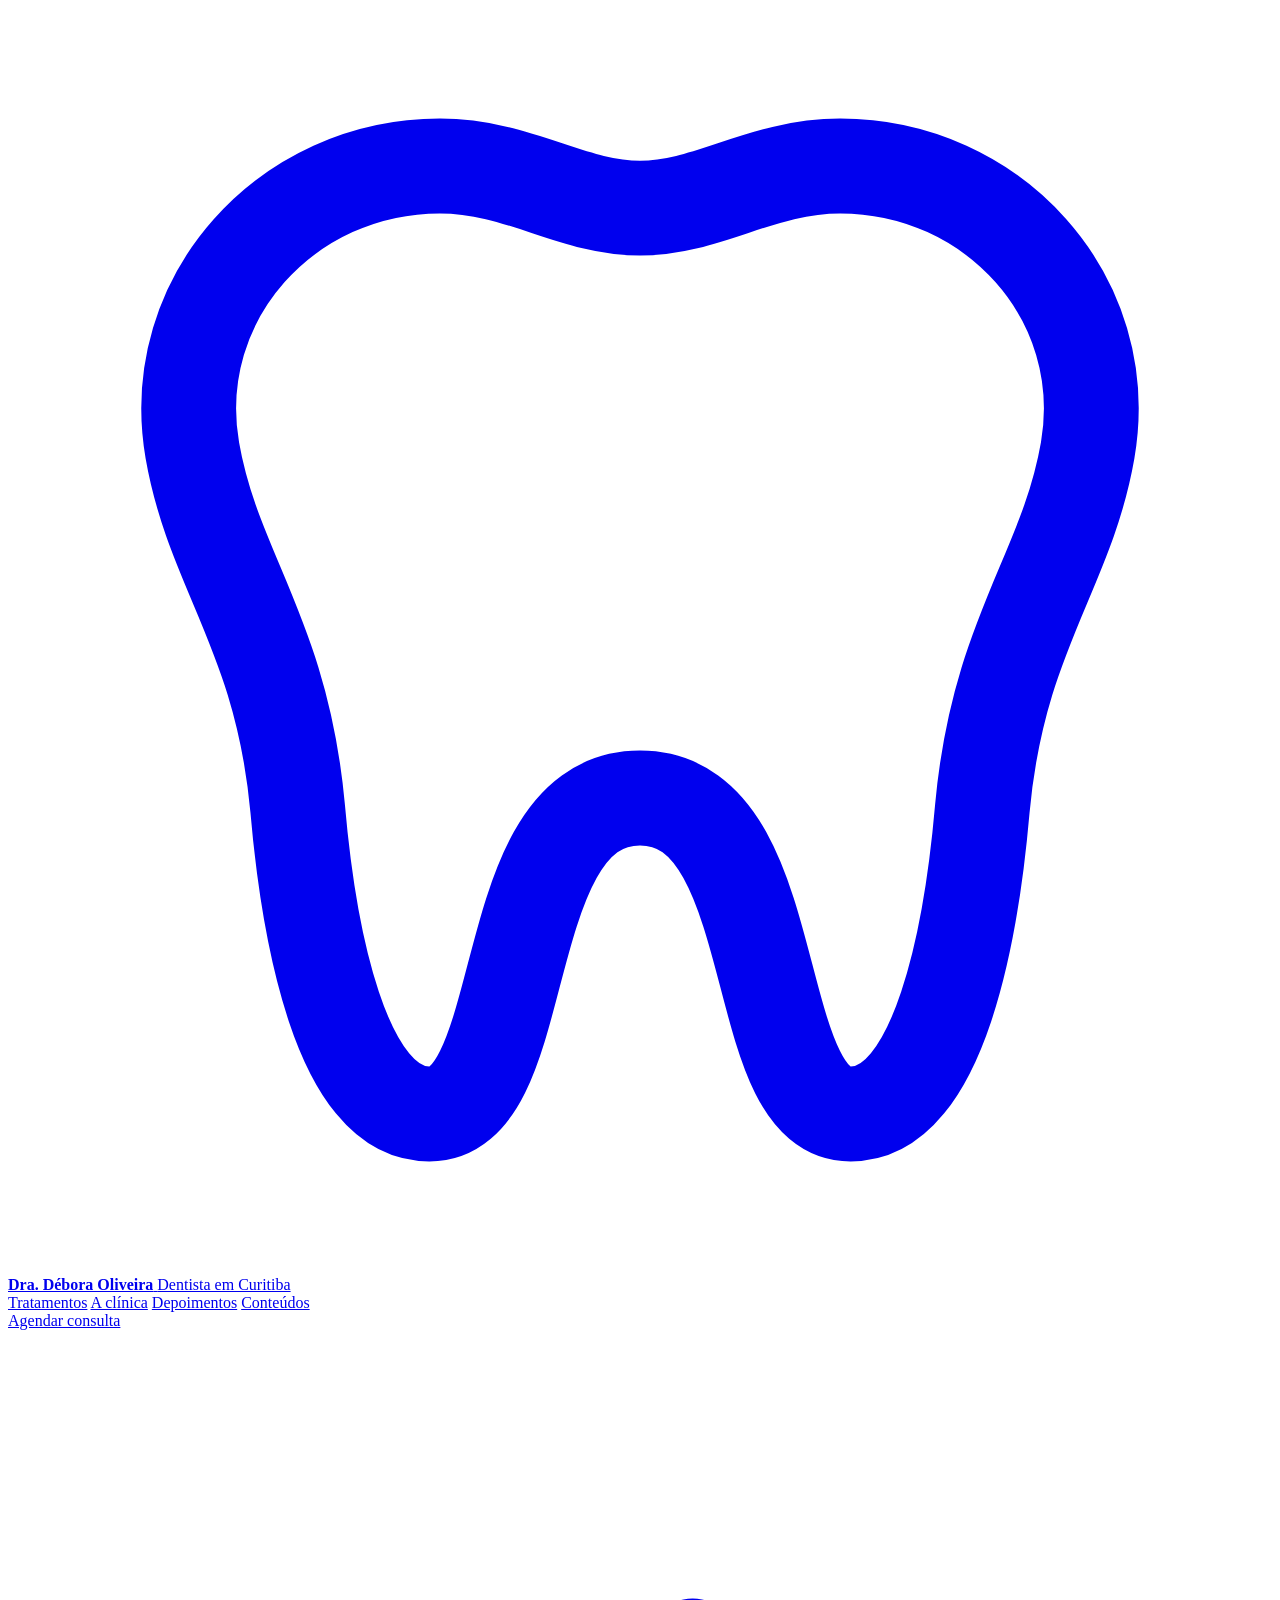
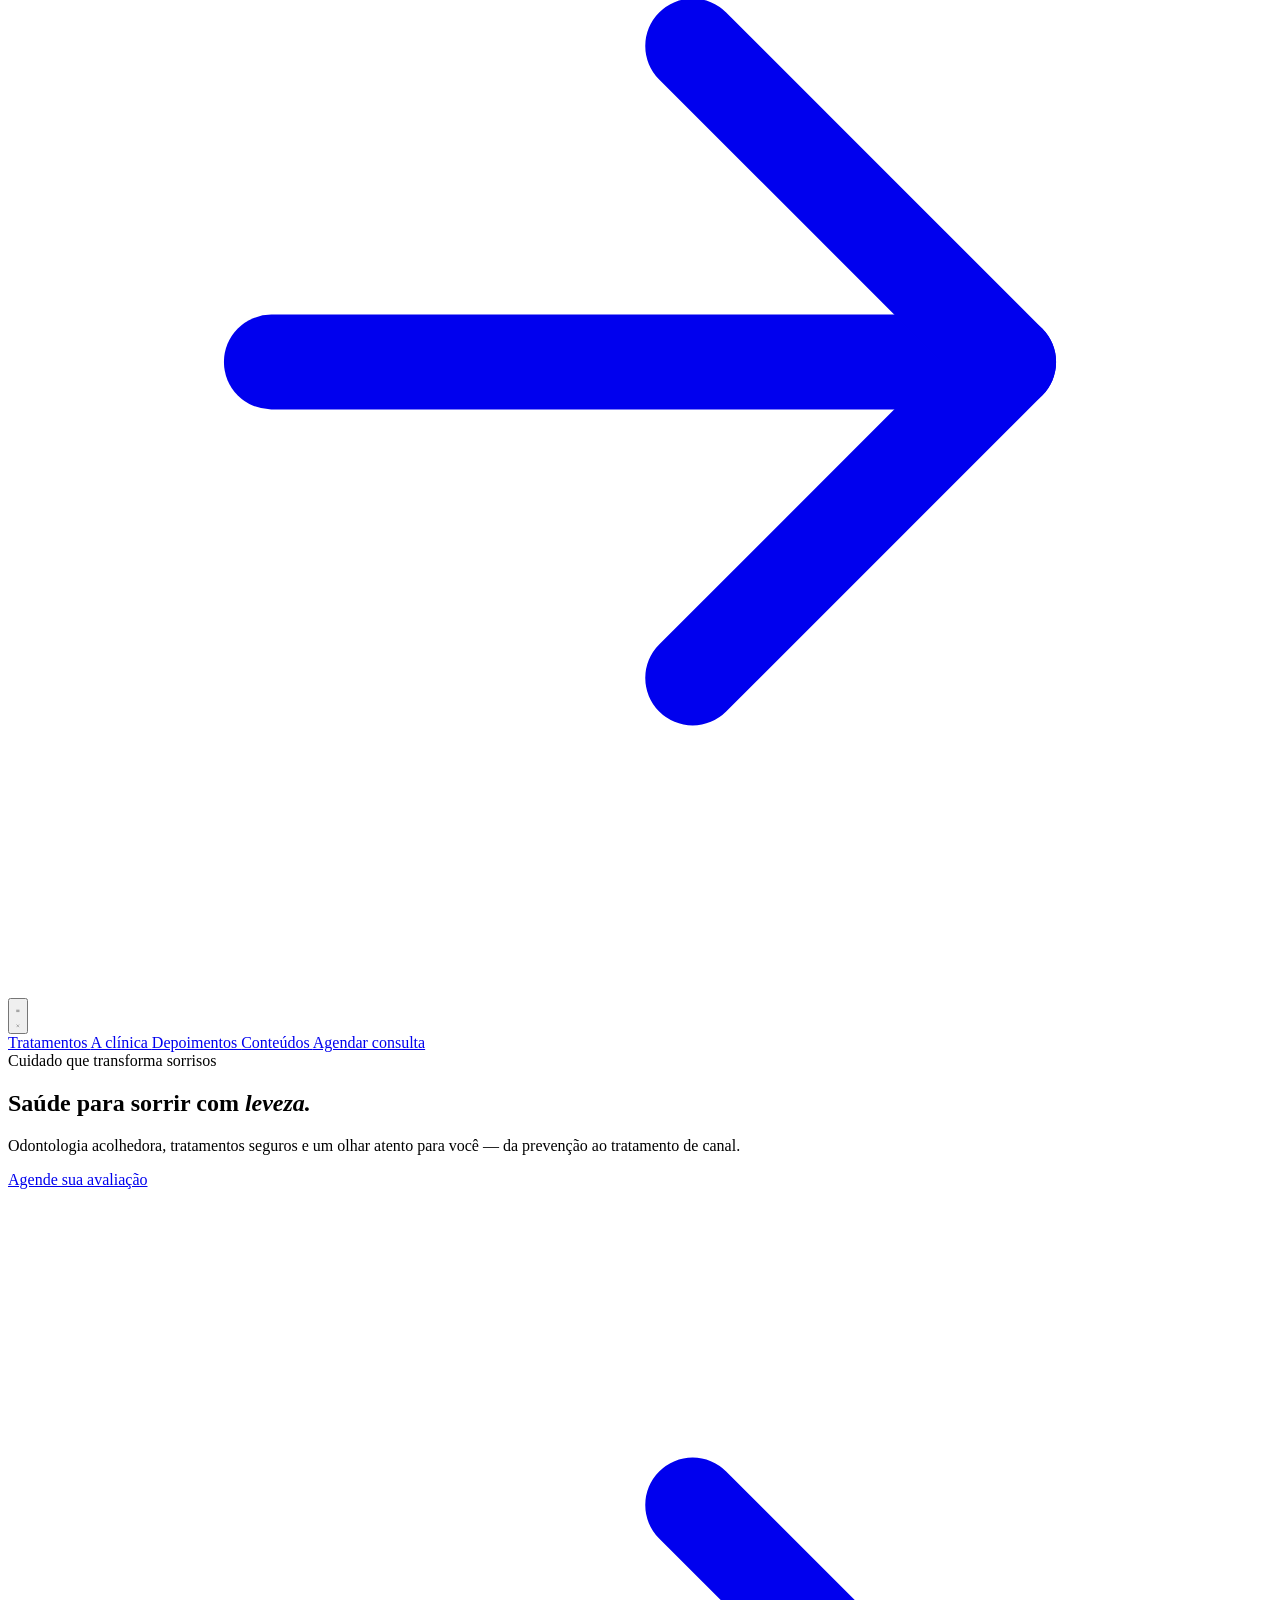
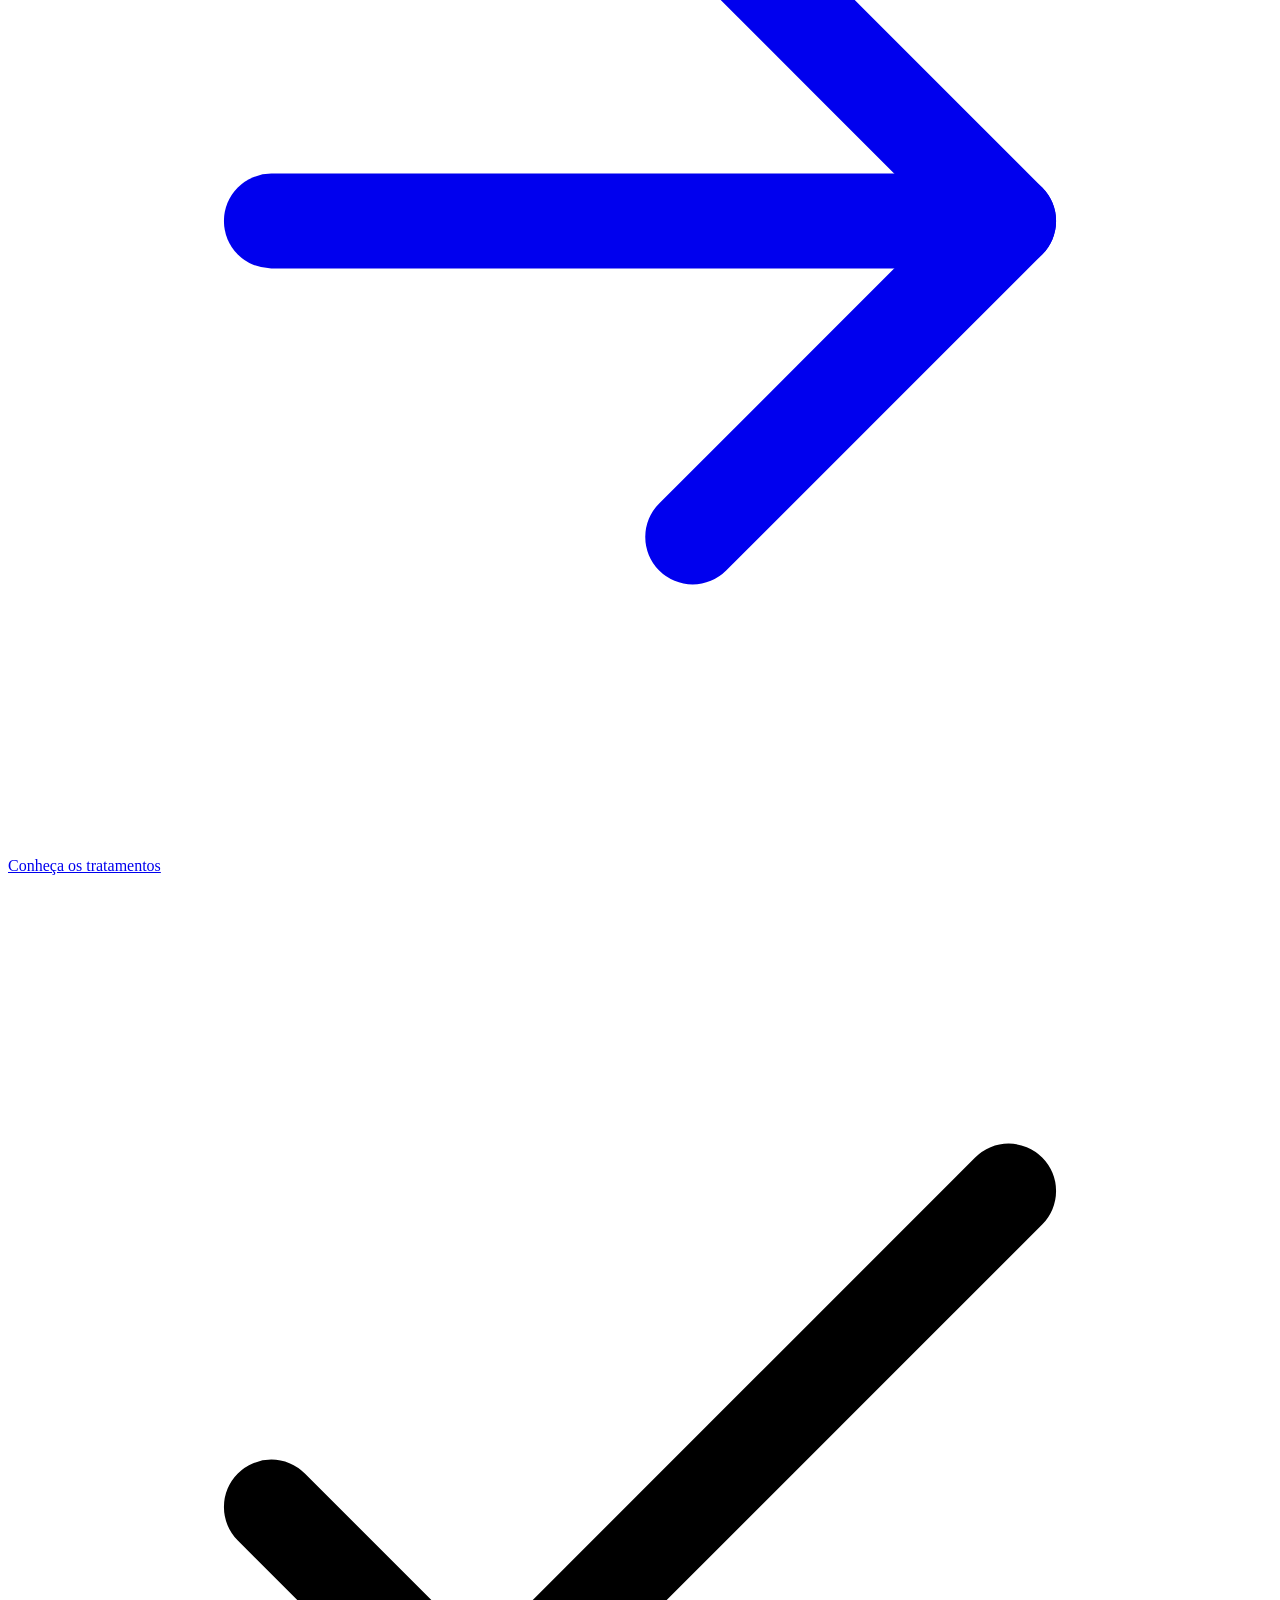
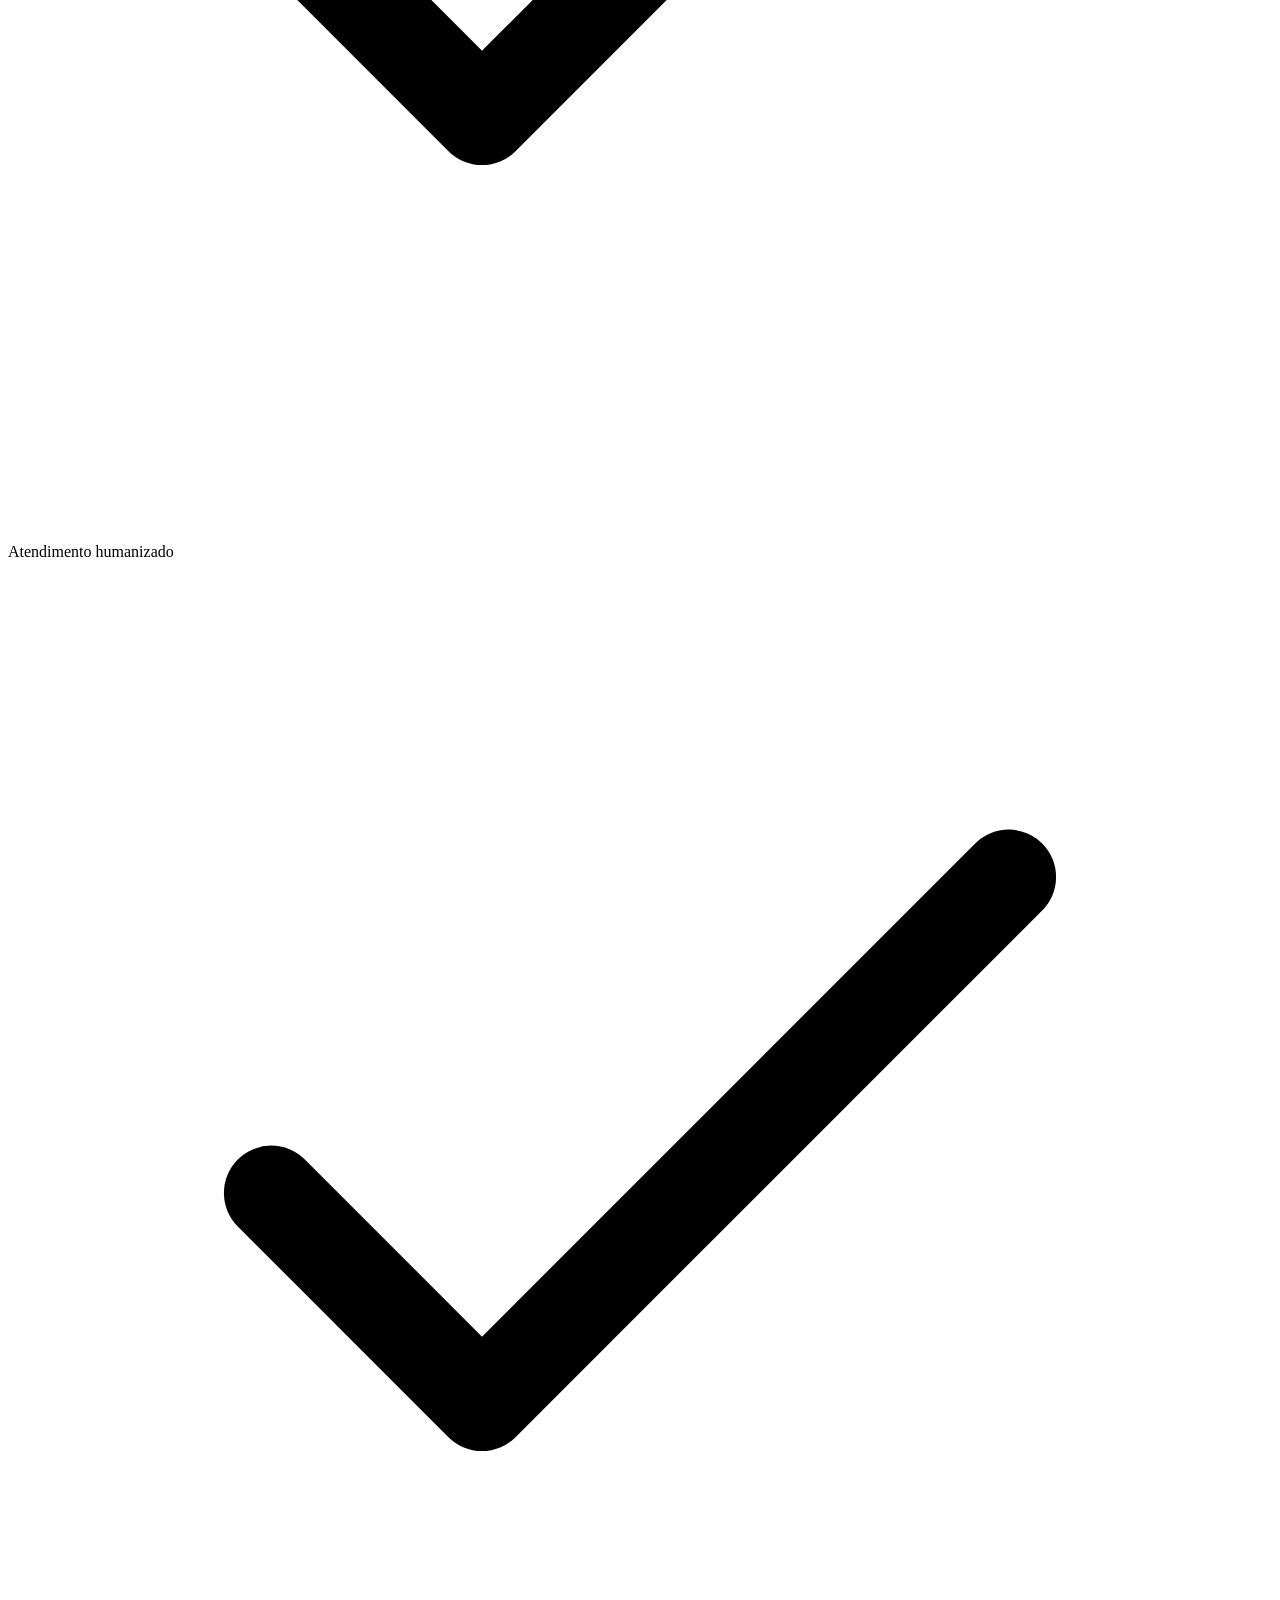
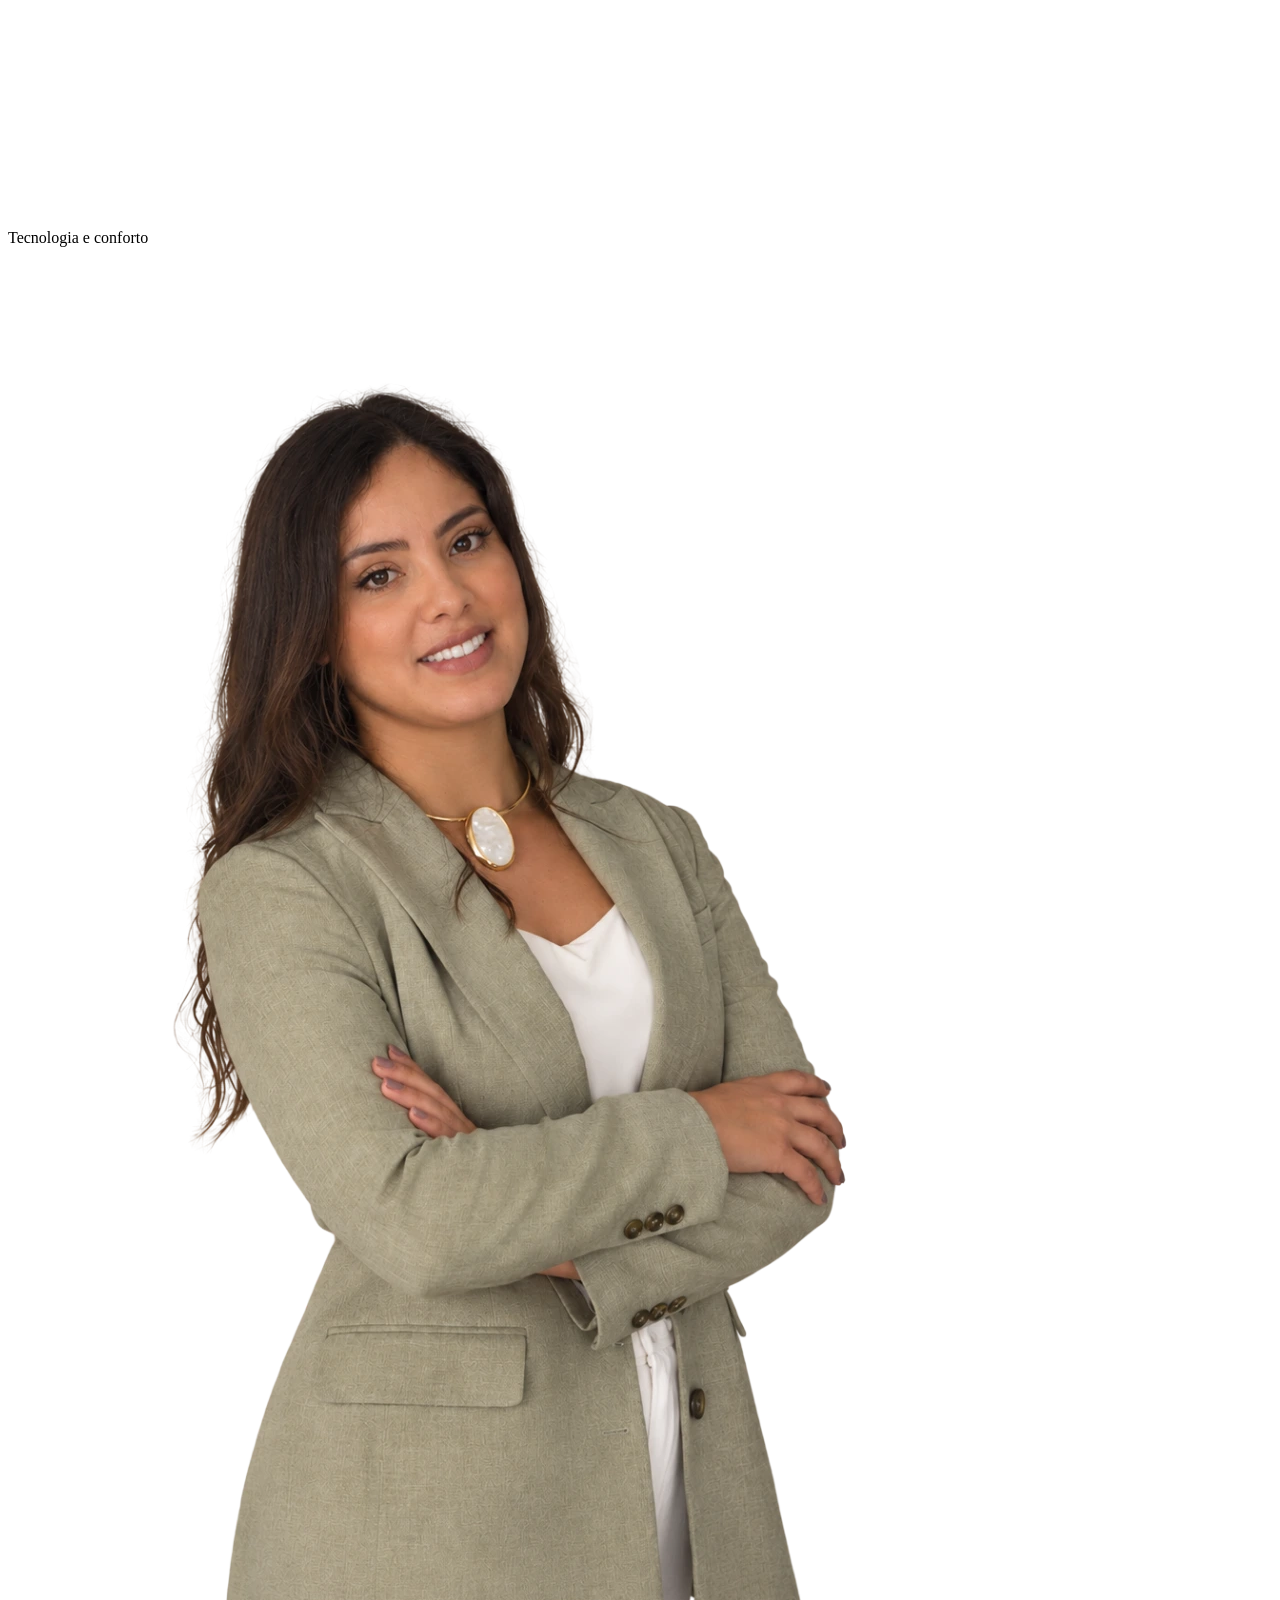
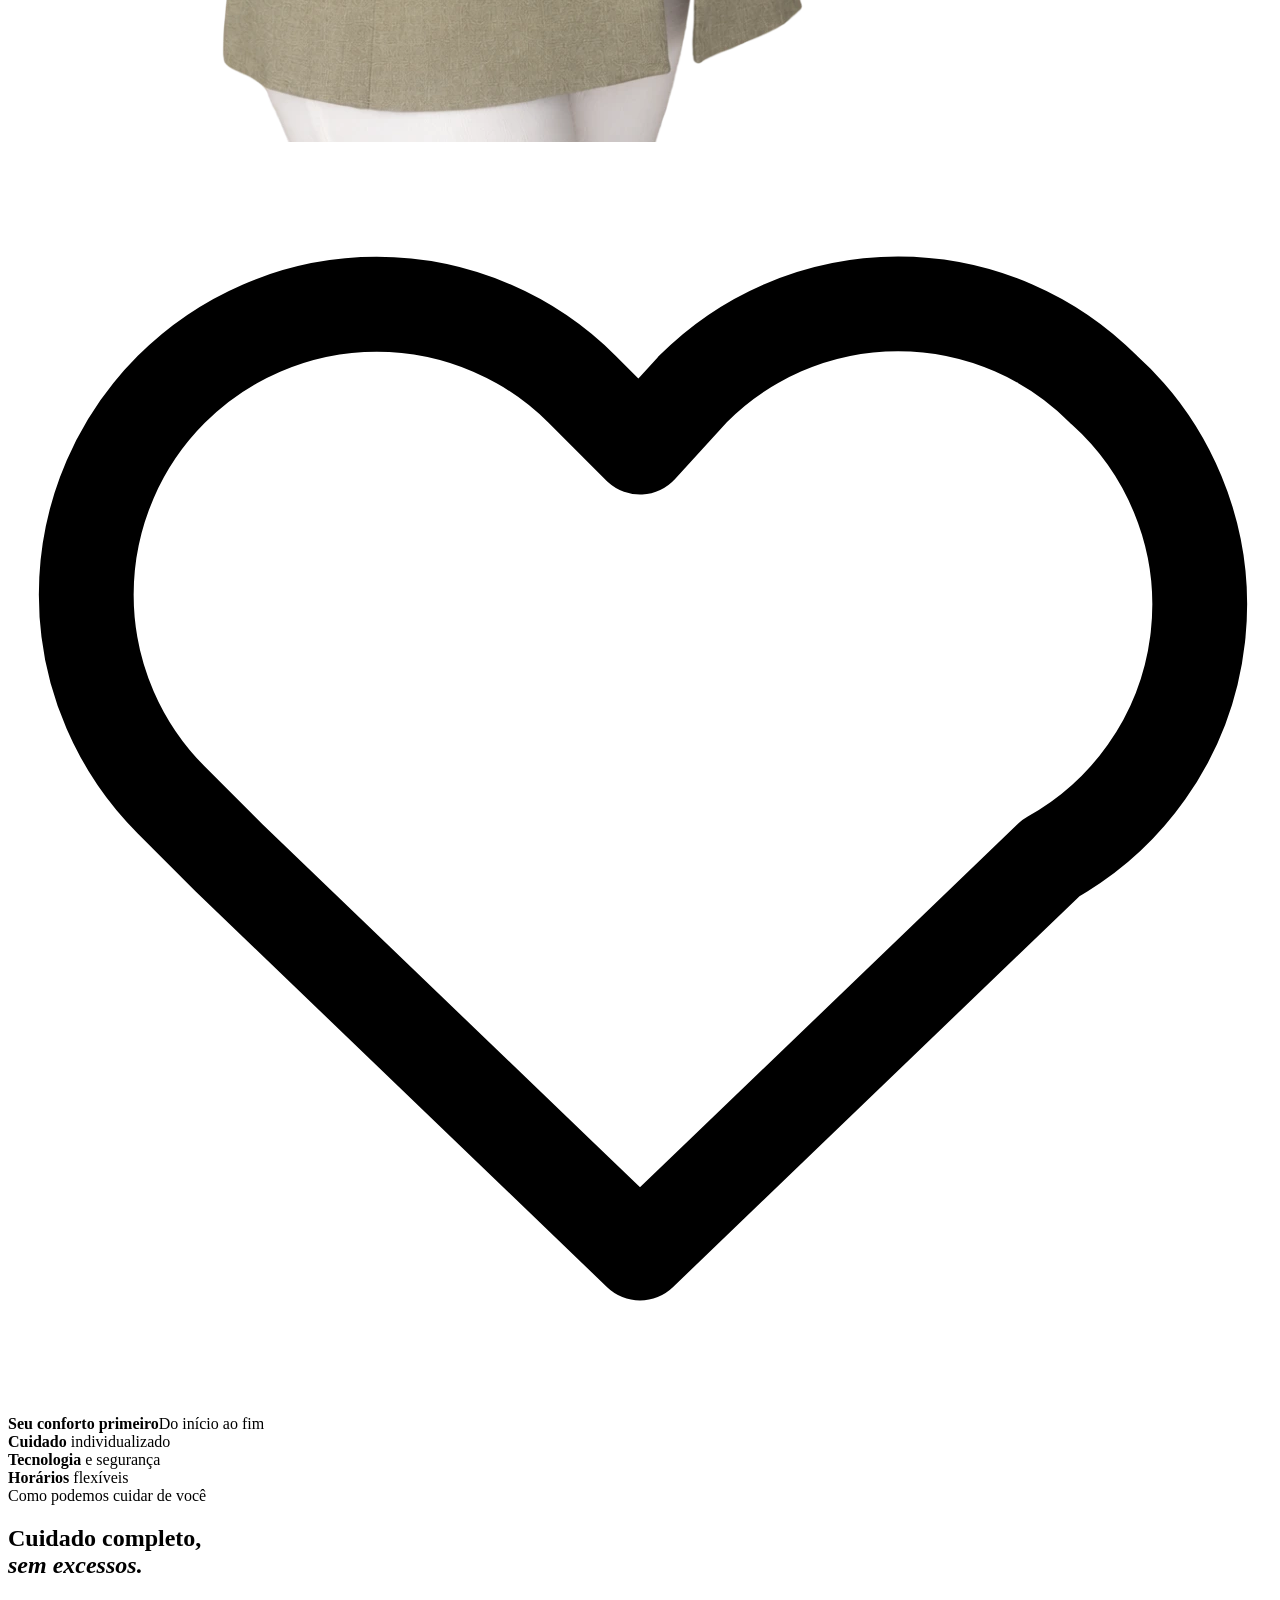
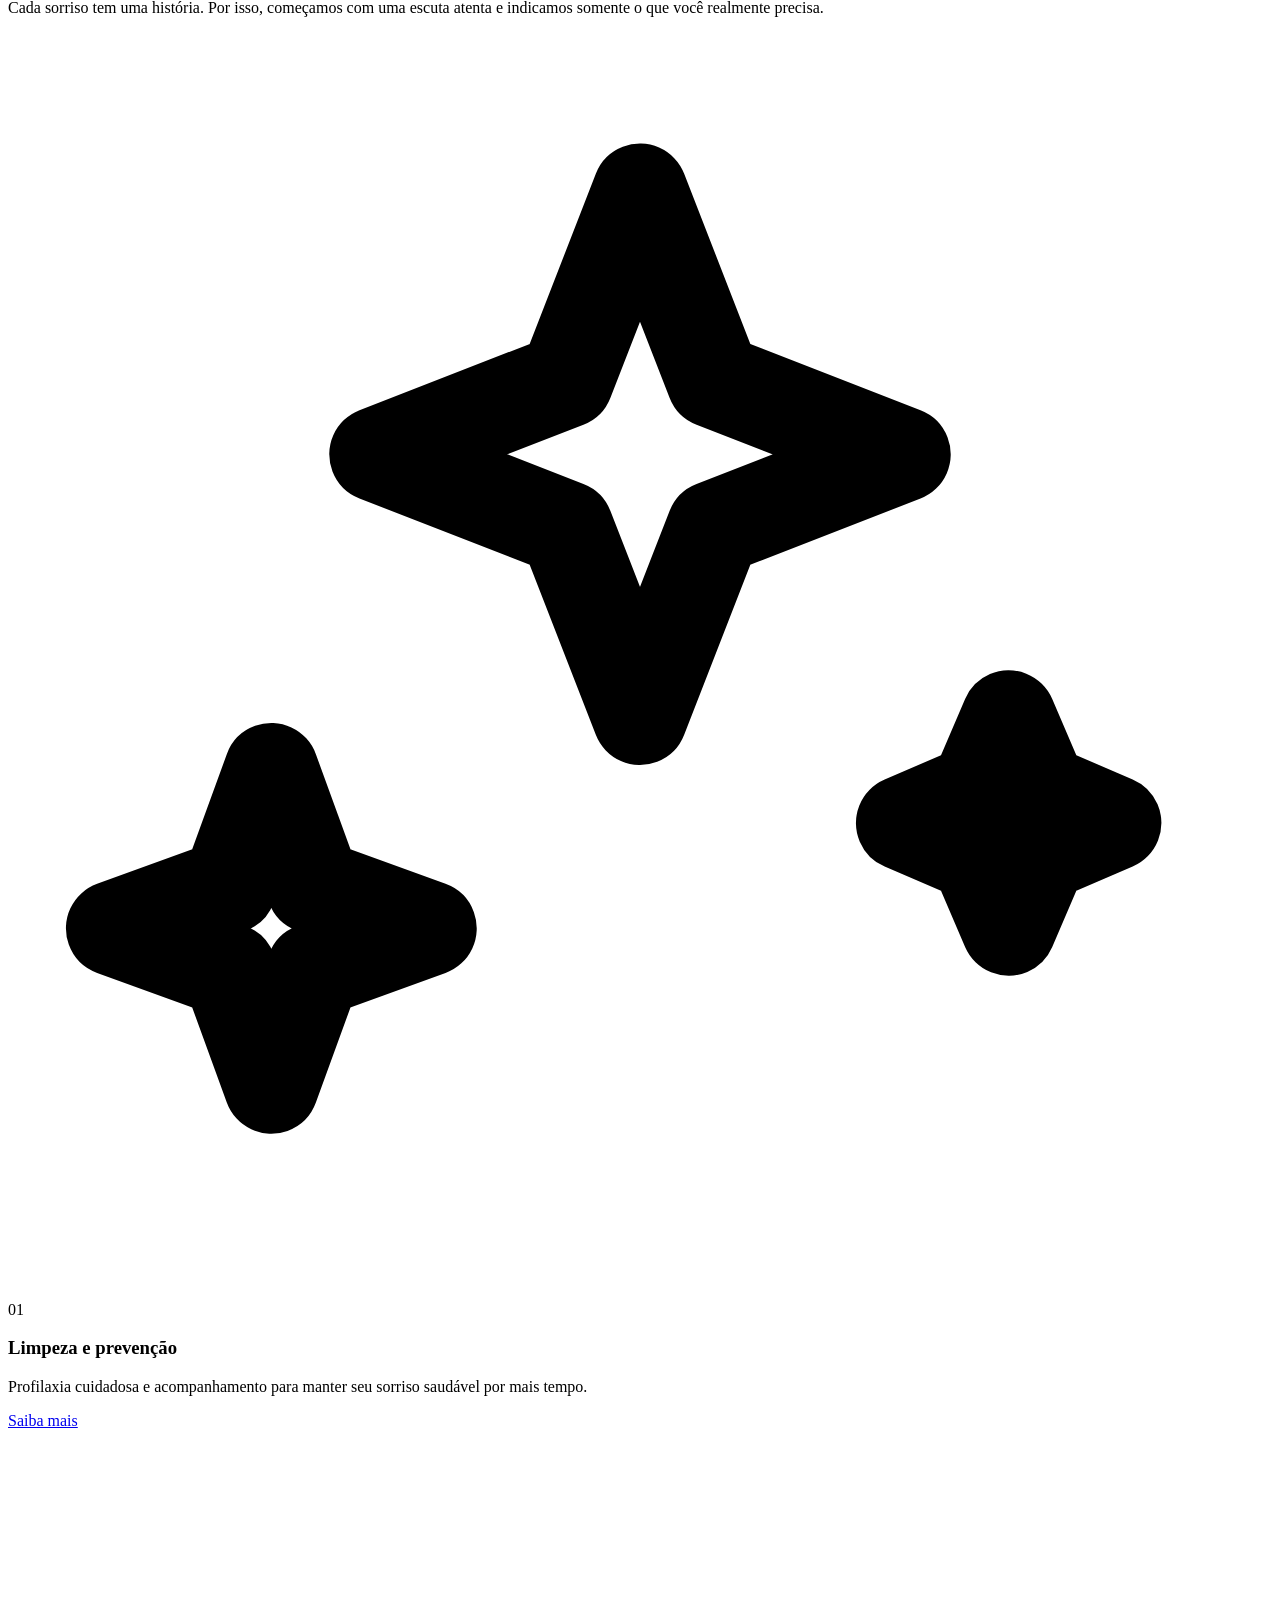
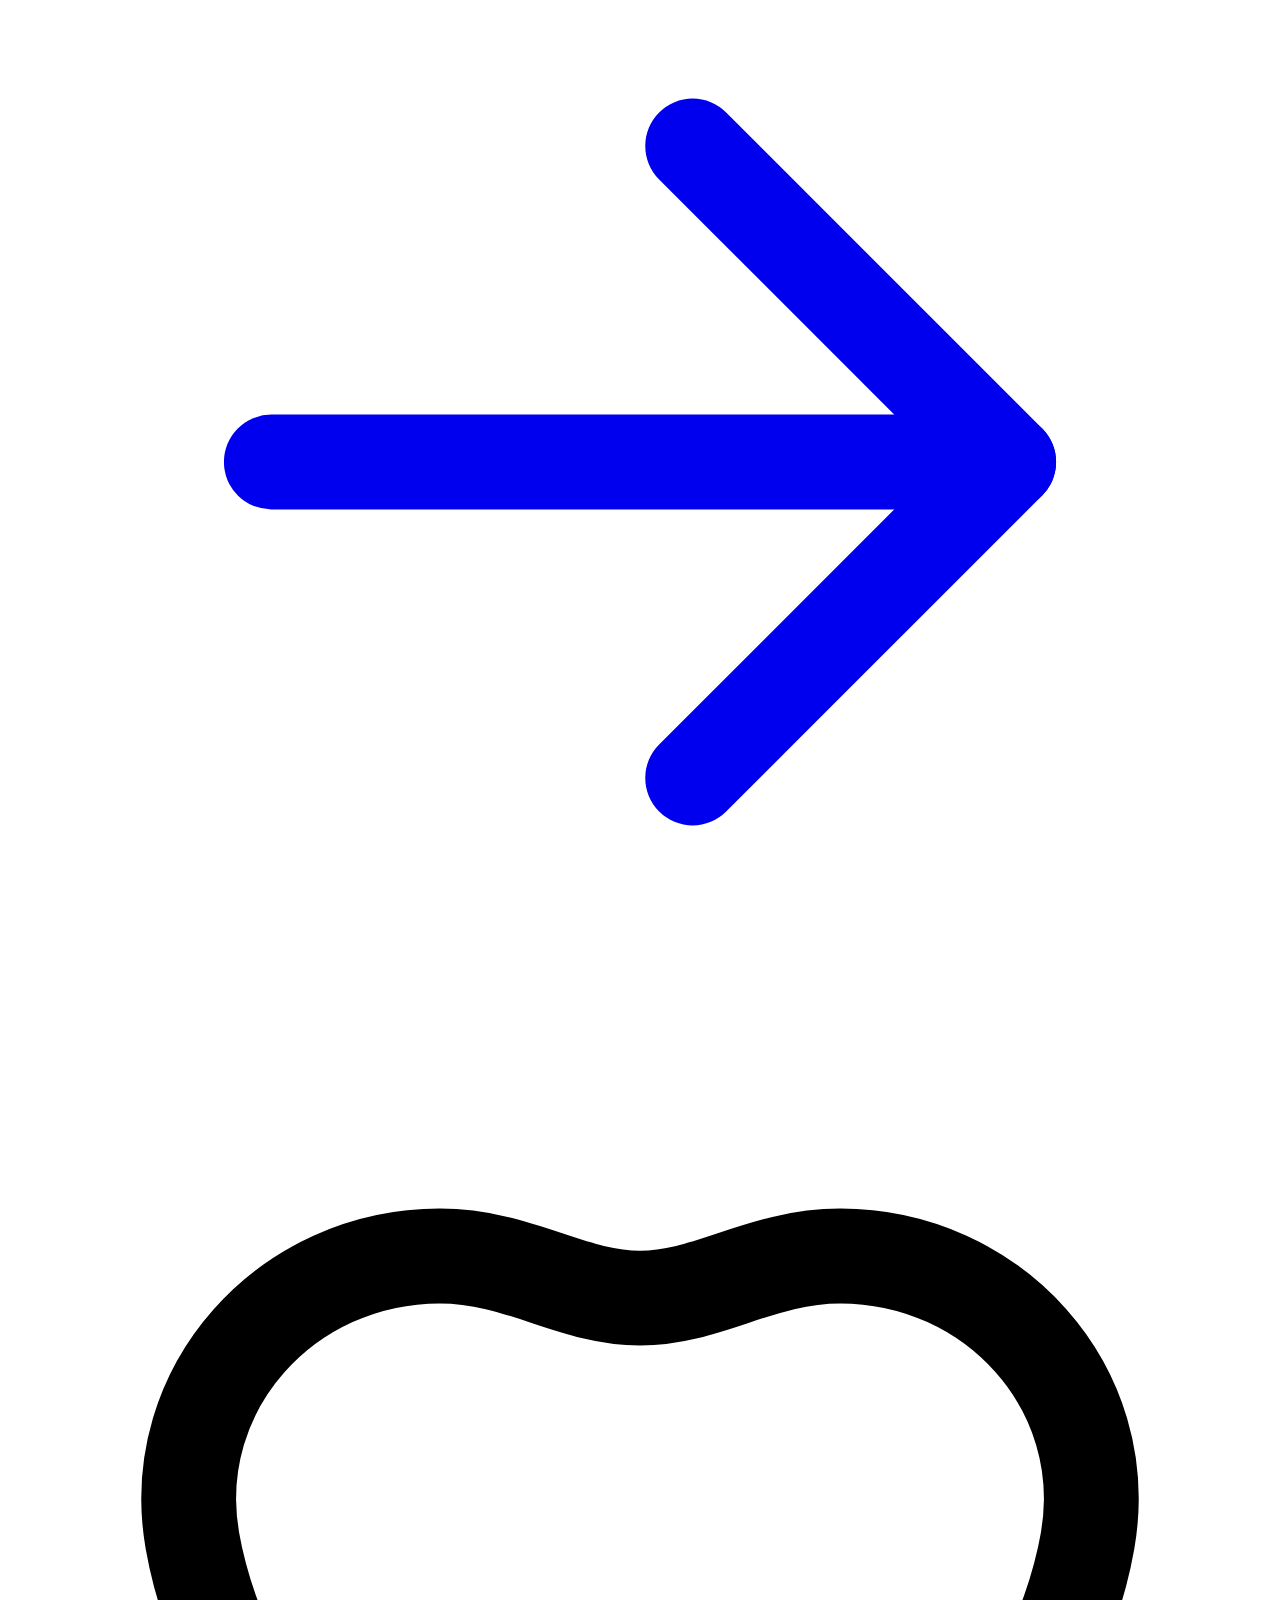
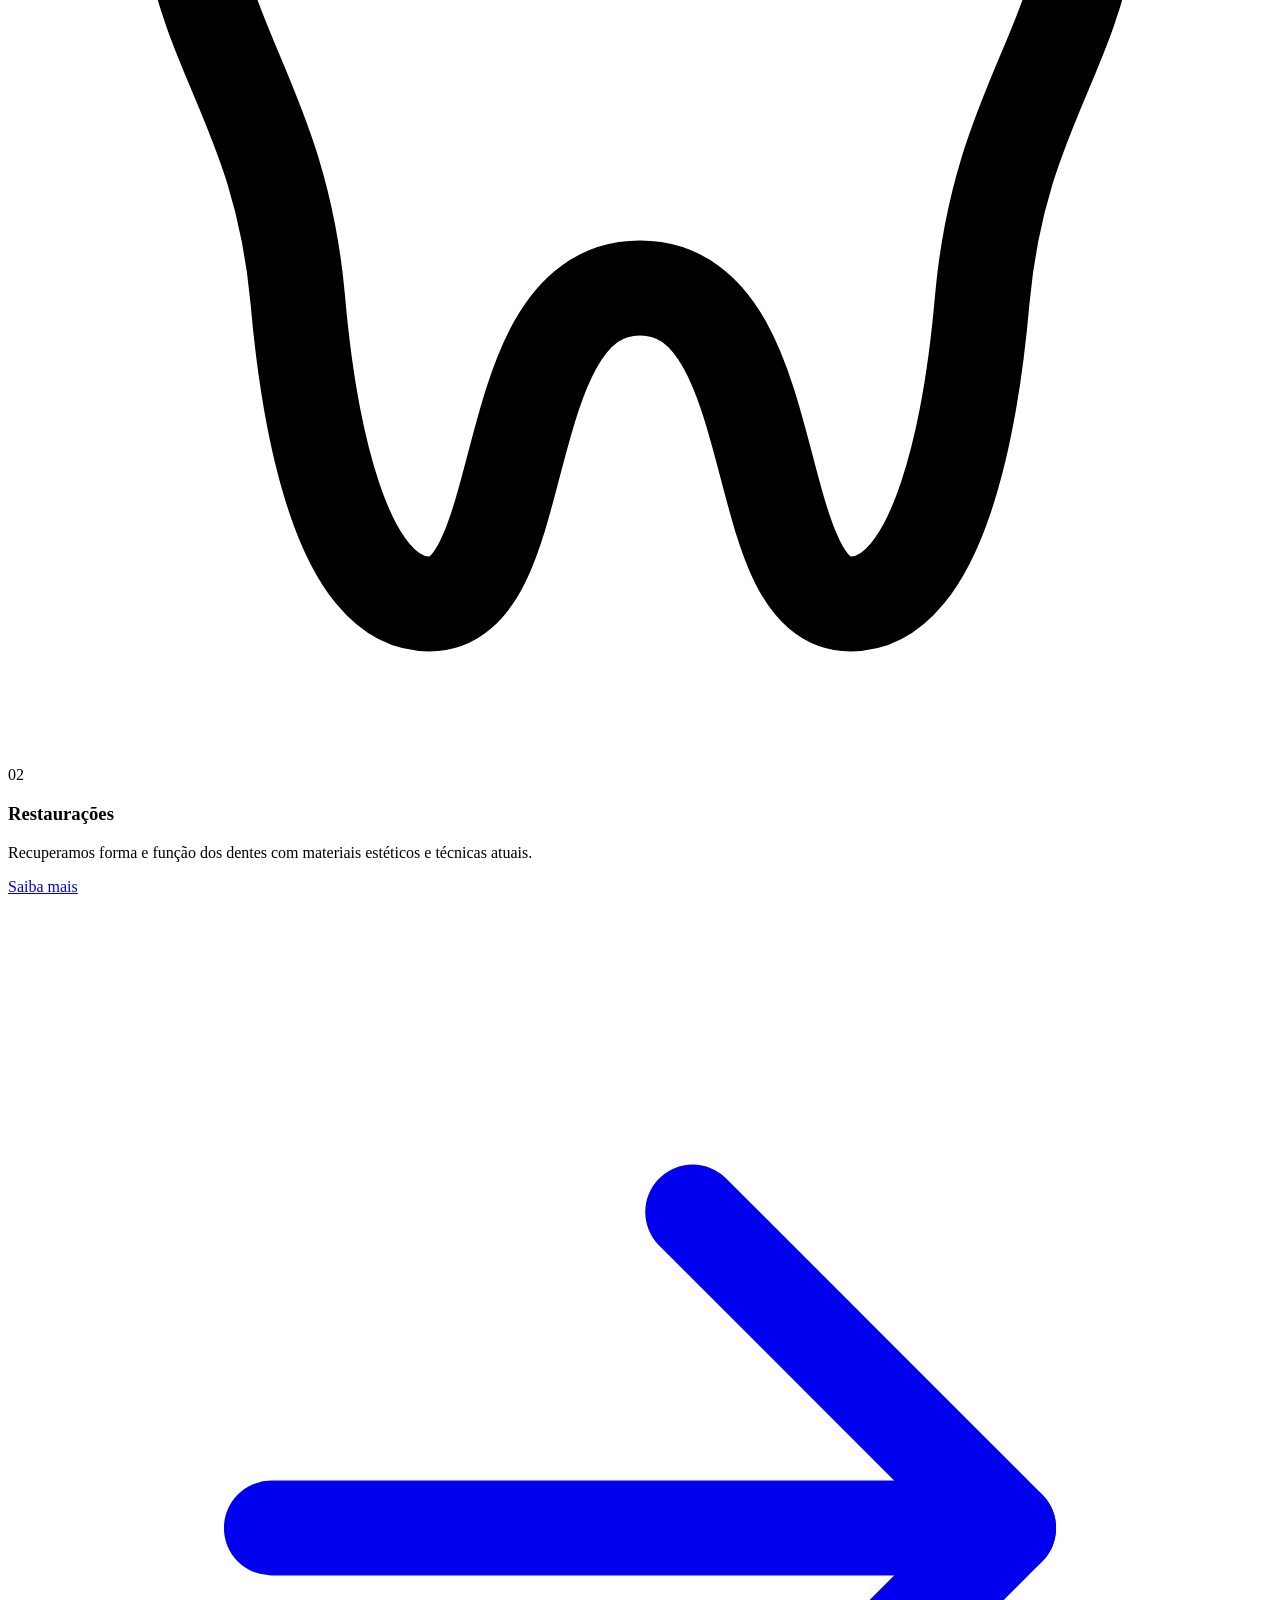
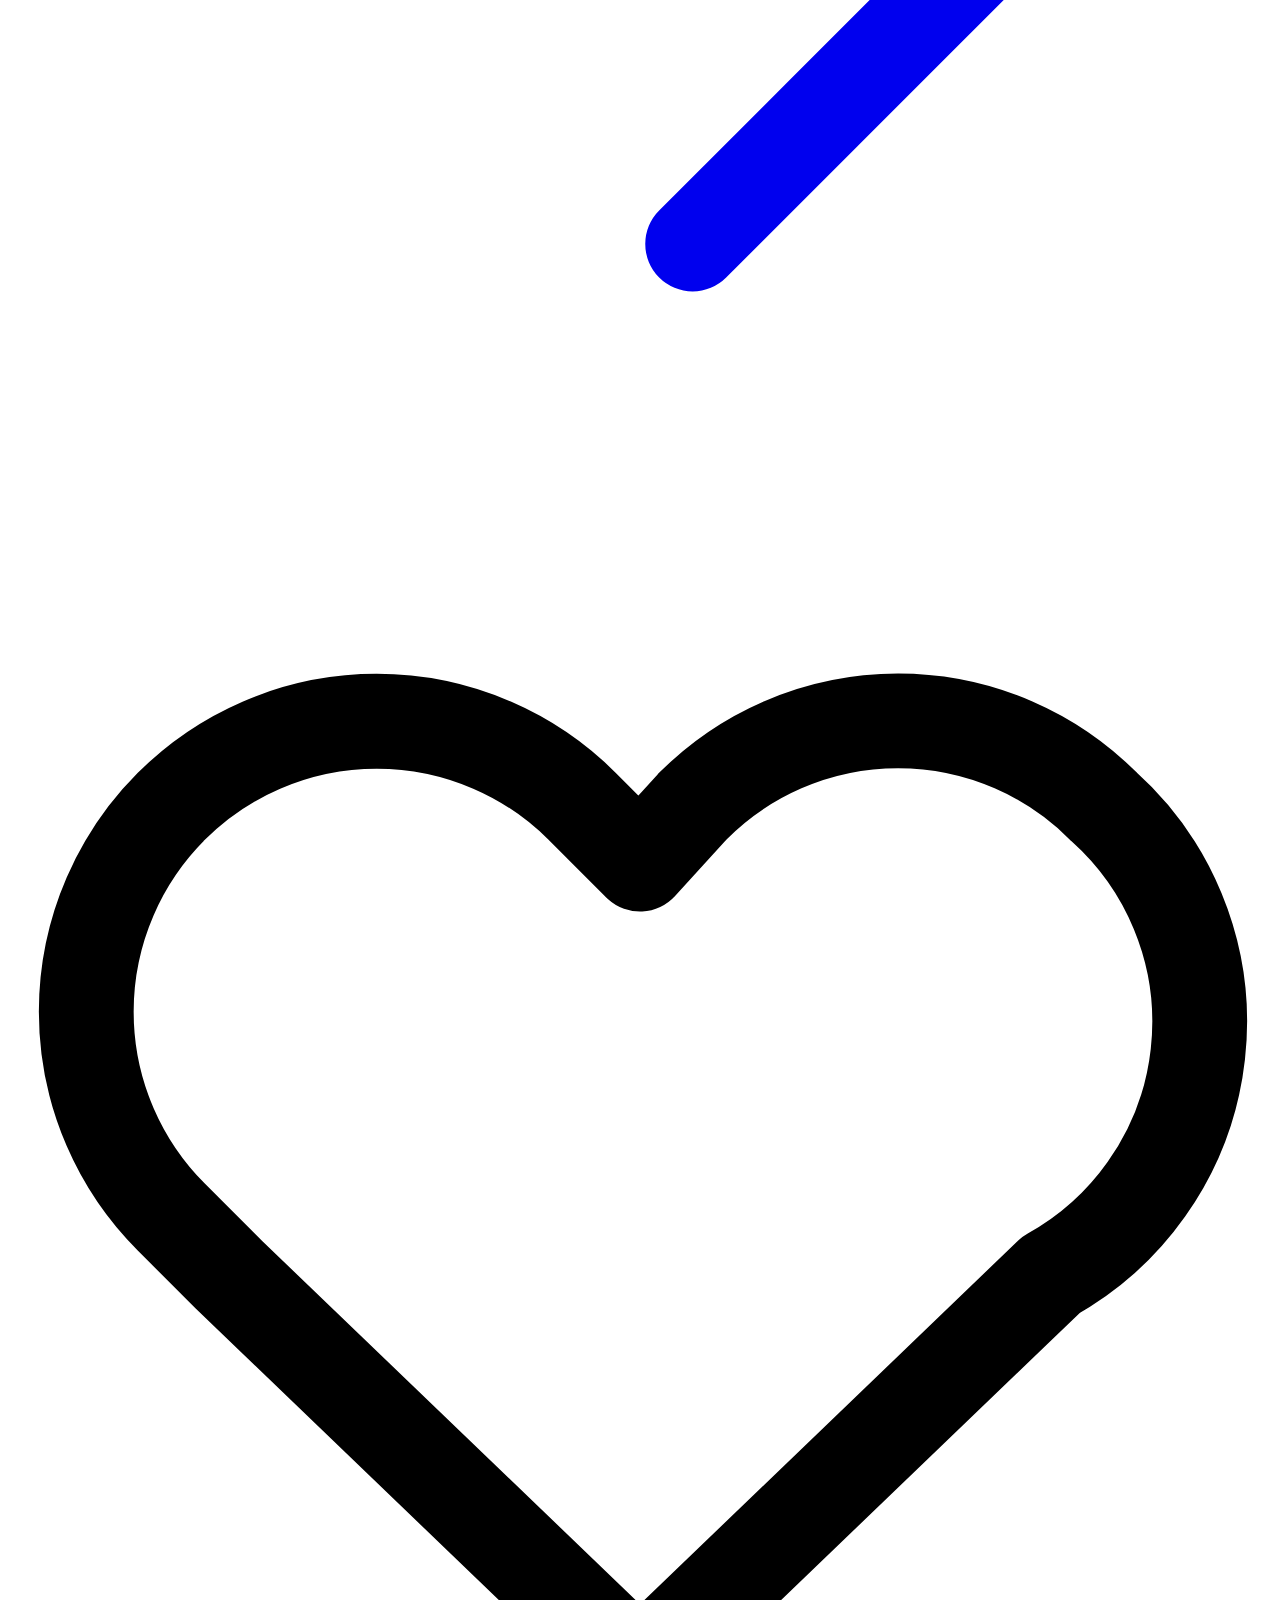
==== commit ffa524eb: "carousel de avaliacoes do google" ====
--- a/index.html
+++ b/index.html
@@ -1,4 +1,4 @@
-<!DOCTYPE html><html lang="pt-BR"> <head><meta charset="UTF-8"><meta name="viewport" content="width=device-width"><meta name="description" content="Clínica geral e endodontia (canal) sem pressa, com cuidado e segurança"><meta name="robots" content="noindex, nofollow"><meta property="og:title" content="Dra. Débora Oliveira - Dentista em Curitiba"><meta property="og:description" content="Clínica geral e endodontia (canal) sem pressa, com cuidado e segurança"><meta name="generator" content="Astro v5.18.2"><title>Dra. Débora Oliveira - Dentista em Curitiba</title><link rel="stylesheet" href="/_astro/_slug_.5ViZnZ55.css"></head> <body>  <main class="bg-surface text-ink"> <header class="sticky top-0 z-50 pb-5 bg-mist/50 backdrop-blur-sm"> <div class="pt-5 mx-auto flex max-w-7xl items-center justify-between px-5 md:px-8 lg:px-12"> <a href="/" class="flex items-center gap-3" aria-label="Dra. Débora Oliveira - Dentista em Curitiba"> <span class="grid size-11 place-items-center rounded-full bg-teal text-white shadow-lg shadow-teal/20"> <svg viewBox="0 0 24 24" fill="none" stroke="currentColor" stroke-width="1.8" stroke-linecap="round" stroke-linejoin="round" class="size-6" aria-hidden="true">             <path d="M8.2 3C5.3 3 3 5.5 3.5 8.4c.4 2.3 1.7 3.5 2 6.8.2 2.3.8 5.8 2.5 5.8 2 0 1.2-6 4-6s2 6 4 6c1.7 0 2.3-3.5 2.5-5.8.3-3.3 1.6-4.5 2-6.8C21 5.5 18.7 3 15.8 3c-1.5 0-2.5.8-3.8.8S9.7 3 8.2 3Z"></path>  </svg> </span> <span class="leading-none"> <strong class="font-display text-2xl font-normal tracking-tight">Dra. Débora Oliveira</strong> <span class="mt-1 block text-[0.62rem] font-bold uppercase tracking-[0.25em] text-teal">Dentista em Curitiba</span> </span> </a> <nav class="hidden items-center gap-8 text-sm font-semibold lg:flex" aria-label="Navegação principal"> <a class="nav-link" href="/#tratamentos">Tratamentos</a> <a class="nav-link" href="/#sobre">A clínica</a> <a class="nav-link" href="/#depoimentos">Depoimentos</a> <a class="nav-link" href="/#conteudos">Conteúdos</a> </nav> <a href="#contato" class="hidden items-center gap-2 rounded-full bg-ink px-6 py-3 text-sm font-bold text-white transition hover:-translate-y-0.5 hover:bg-teal lg:flex">
+<!DOCTYPE html><html lang="pt-BR"> <head><meta charset="UTF-8"><meta name="viewport" content="width=device-width"><meta name="description" content="Clínica geral e endodontia (canal) sem pressa, com cuidado e segurança"><meta name="robots" content="noindex, nofollow"><meta property="og:title" content="Dra. Débora Oliveira - Dentista em Curitiba"><meta property="og:description" content="Clínica geral e endodontia (canal) sem pressa, com cuidado e segurança"><meta name="generator" content="Astro v5.18.2"><title>Dra. Débora Oliveira - Dentista em Curitiba</title><link rel="stylesheet" href="/_astro/_slug_.C6Ejcd5E.css"></head> <body>  <main class="bg-surface text-ink"> <header class="sticky top-0 z-50 pb-5 bg-mist/50 backdrop-blur-sm"> <div class="pt-5 mx-auto flex max-w-7xl items-center justify-between px-5 md:px-8 lg:px-12"> <a href="/" class="flex items-center gap-3" aria-label="Dra. Débora Oliveira - Dentista em Curitiba"> <span class="grid size-11 place-items-center rounded-full bg-teal text-white shadow-lg shadow-teal/20"> <svg viewBox="0 0 24 24" fill="none" stroke="currentColor" stroke-width="1.8" stroke-linecap="round" stroke-linejoin="round" class="size-6" aria-hidden="true">             <path d="M8.2 3C5.3 3 3 5.5 3.5 8.4c.4 2.3 1.7 3.5 2 6.8.2 2.3.8 5.8 2.5 5.8 2 0 1.2-6 4-6s2 6 4 6c1.7 0 2.3-3.5 2.5-5.8.3-3.3 1.6-4.5 2-6.8C21 5.5 18.7 3 15.8 3c-1.5 0-2.5.8-3.8.8S9.7 3 8.2 3Z"></path>  </svg> </span> <span class="leading-none"> <strong class="font-display text-2xl font-normal tracking-tight">Dra. Débora Oliveira</strong> <span class="mt-1 block text-[0.62rem] font-bold uppercase tracking-[0.25em] text-teal">Dentista em Curitiba</span> </span> </a> <nav class="hidden items-center gap-8 text-sm font-semibold lg:flex" aria-label="Navegação principal"> <a class="nav-link" href="/#tratamentos">Tratamentos</a> <a class="nav-link" href="/#sobre">A clínica</a> <a class="nav-link" href="/#depoimentos">Depoimentos</a> <a class="nav-link" href="/#conteudos">Conteúdos</a> </nav> <a href="#contato" class="hidden items-center gap-2 rounded-full bg-ink px-6 py-3 text-sm font-bold text-white transition hover:-translate-y-0.5 hover:bg-teal lg:flex">
 Agendar consulta <svg viewBox="0 0 24 24" fill="none" stroke="currentColor" stroke-width="1.8" stroke-linecap="round" stroke-linejoin="round" class="size-4" aria-hidden="true"> <path d="M5 12h14"></path><path d="m13 6 6 6-6 6"></path>              </svg> </a> <button id="menu-toggle" class="grid size-11 place-items-center rounded-full border border-ink/10 bg-white/70 backdrop-blur lg:hidden" aria-label="Abrir menu" aria-expanded="false" aria-controls="mobile-menu"> <svg viewBox="0 0 24 24" fill="none" stroke="currentColor" stroke-width="1.8" stroke-linecap="round" stroke-linejoin="round" class="menu-open-icon size-5" aria-hidden="true">         <path d="M4 7h16M4 12h16M4 17h16"></path>      </svg> <svg viewBox="0 0 24 24" fill="none" stroke="currentColor" stroke-width="1.8" stroke-linecap="round" stroke-linejoin="round" class="menu-close-icon hidden size-5" aria-hidden="true">              <path d="M5 5l14 14M19 5 5 19"></path> </svg> </button> </div> <nav id="mobile-menu" class="mx-5 hidden flex-col gap-1 rounded-3xl border border-ink/10 bg-white p-3 shadow-xl lg:hidden" aria-label="Menu móvel"> <a href="#tratamentos" class="mobile-menu-link rounded-2xl px-5 py-3 font-semibold hover:bg-mist"> Tratamentos </a><a href="#sobre" class="mobile-menu-link rounded-2xl px-5 py-3 font-semibold hover:bg-mist"> A clínica </a><a href="#depoimentos" class="mobile-menu-link rounded-2xl px-5 py-3 font-semibold hover:bg-mist"> Depoimentos </a><a href="#conteudos" class="mobile-menu-link rounded-2xl px-5 py-3 font-semibold hover:bg-mist"> Conteúdos </a><a href="#contato" class="mobile-menu-link rounded-2xl px-5 py-3 font-semibold hover:bg-mist"> Agendar consulta </a> </nav> </header> <section id="inicio" class="relative min-h-[52rem] overflow-hidden bg-mist pt-10 md:min-h-[50rem]"> <div class="pointer-events-none absolute -left-28 top-32 size-72 rounded-full border border-teal/15"></div> <div class="pointer-events-none absolute left-10 top-56 size-8 rounded-full bg-coral/70"></div> <div class="mx-auto grid max-w-7xl items-center gap-10 px-5 pb-16 md:px-8 lg:grid-cols-[1.02fr_0.98fr] lg:px-12 lg:pb-20"> <div class="relative z-10 pt-8 lg:pt-0"> <div class="mb-6 inline-flex items-center gap-2 rounded-full border border-teal/15 bg-white/70 px-4 py-2 text-xs font-bold uppercase tracking-widest text-teal backdrop-blur"> <span class="size-2 rounded-full bg-coral"></span>
 Cuidado que transforma sorrisos
 </div> <h1 class="max-w-2xl font-display text-5xl leading-[0.98] tracking-tight sm:text-6xl lg:text-7xl xl:text-[5.2rem]">
@@ -28,10 +28,16 @@
 Saiba mais <svg viewBox="0 0 24 24" fill="none" stroke="currentColor" stroke-width="1.8" stroke-linecap="round" stroke-linejoin="round" class="size-4 transition group-hover:translate-x-1" aria-hidden="true"> <path d="M5 12h14"></path><path d="m13 6 6 6-6 6"></path>              </svg> </a> </article><article class="group relative overflow-hidden rounded-4xl border p-7 transition duration-300 hover:-translate-y-2 hover:shadow-xl border-ink/8 bg-white"> <span class="mb-12 grid size-14 place-items-center rounded-2xl bg-mist text-teal"> <svg viewBox="0 0 24 24" fill="none" stroke="currentColor" stroke-width="1.8" stroke-linecap="round" stroke-linejoin="round" class="size-7" aria-hidden="true">             <path d="M8.2 3C5.3 3 3 5.5 3.5 8.4c.4 2.3 1.7 3.5 2 6.8.2 2.3.8 5.8 2.5 5.8 2 0 1.2-6 4-6s2 6 4 6c1.7 0 2.3-3.5 2.5-5.8.3-3.3 1.6-4.5 2-6.8C21 5.5 18.7 3 15.8 3c-1.5 0-2.5.8-3.8.8S9.7 3 8.2 3Z"></path>  </svg> </span> <span class="absolute right-6 top-6 text-xs font-bold text-ink/25">02</span> <h3 class="font-display text-2xl font-normal">Restaurações</h3> <p class="mt-4 text-sm leading-relaxed text-ink/55">Recuperamos forma e função dos dentes com materiais estéticos e técnicas atuais.</p> <a href="#contato" class="mt-7 inline-flex items-center gap-2 text-sm font-bold text-teal">
 Saiba mais <svg viewBox="0 0 24 24" fill="none" stroke="currentColor" stroke-width="1.8" stroke-linecap="round" stroke-linejoin="round" class="size-4 transition group-hover:translate-x-1" aria-hidden="true"> <path d="M5 12h14"></path><path d="m13 6 6 6-6 6"></path>              </svg> </a> </article><article class="group relative overflow-hidden rounded-4xl border p-7 transition duration-300 hover:-translate-y-2 hover:shadow-xl border-ink/8 bg-white"> <span class="mb-12 grid size-14 place-items-center rounded-2xl bg-mist text-teal"> <svg viewBox="0 0 24 24" fill="none" stroke="currentColor" stroke-width="1.8" stroke-linecap="round" stroke-linejoin="round" class="size-7" aria-hidden="true">      <path d="M20.8 4.6a5.5 5.5 0 0 0-7.8 0L12 5.7l-1.1-1.1a5.5 5.5 0 0 0-7.8 7.8l1.1 1.1L12 21l7.8-7.5a5.5 5.5 0 0 0 1-8.9Z"></path>         </svg> </span> <span class="absolute right-6 top-6 text-xs font-bold text-ink/25">03</span> <h3 class="font-display text-2xl font-normal">Endodontia (canal)</h3> <p class="mt-4 text-sm leading-relaxed text-ink/55">Tratamento preciso para aliviar a dor, controlar infecções e preservar seu dente natural.</p> <a href="#contato" class="mt-7 inline-flex items-center gap-2 text-sm font-bold text-teal">
 Saiba mais <svg viewBox="0 0 24 24" fill="none" stroke="currentColor" stroke-width="1.8" stroke-linecap="round" stroke-linejoin="round" class="size-4 transition group-hover:translate-x-1" aria-hidden="true"> <path d="M5 12h14"></path><path d="m13 6 6 6-6 6"></path>              </svg> </a> </article><article class="group relative overflow-hidden rounded-4xl border p-7 transition duration-300 hover:-translate-y-2 hover:shadow-xl border-ink/8 bg-white"> <span class="mb-12 grid size-14 place-items-center rounded-2xl bg-mist text-teal"> <svg viewBox="0 0 24 24" fill="none" stroke="currentColor" stroke-width="1.8" stroke-linecap="round" stroke-linejoin="round" class="size-7" aria-hidden="true">           <path d="M12 22s8-4 8-10V5l-8-3-8 3v7c0 6 8 10 8 10Z"></path><path d="m9 12 2 2 4-5"></path>    </svg> </span> <span class="absolute right-6 top-6 text-xs font-bold text-ink/25">04</span> <h3 class="font-display text-2xl font-normal">Extrações simples</h3> <p class="mt-4 text-sm leading-relaxed text-ink/55">Procedimentos seguros e tranquilos, sempre com orientação completa para sua recuperação.</p> <a href="#contato" class="mt-7 inline-flex items-center gap-2 text-sm font-bold text-teal">
-Saiba mais <svg viewBox="0 0 24 24" fill="none" stroke="currentColor" stroke-width="1.8" stroke-linecap="round" stroke-linejoin="round" class="size-4 transition group-hover:translate-x-1" aria-hidden="true"> <path d="M5 12h14"></path><path d="m13 6 6 6-6 6"></path>              </svg> </a> </article> </div> <p class="mt-8 text-center text-sm text-ink/50">Também realizamos avaliações, tratamento de sensibilidade, orientações preventivas e cuidados com a gengiva.</p> </div> </section> <section id="sobre" class="scroll-mt-10 bg-ink px-5 py-24 text-white md:px-8 lg:px-12 lg:py-32"> <div class="mx-auto grid max-w-7xl gap-14 lg:grid-cols-2 lg:items-center"> <div class="relative"> <div class="aspect-5/4 overflow-hidden rounded-[2.5rem]"> <img src="/consultorio.webp" alt="Consultório odontológico"> </div> <div class="absolute -bottom-7 right-5 rounded-3xl bg-coral p-5 text-white shadow-xl sm:right-8 sm:p-7"> <svg viewBox="0 0 24 24" fill="none" stroke="currentColor" stroke-width="1.8" stroke-linecap="round" stroke-linejoin="round" class="size-8" aria-hidden="true">           <path d="M12 22s8-4 8-10V5l-8-3-8 3v7c0 6 8 10 8 10Z"></path><path d="m9 12 2 2 4-5"></path>    </svg> <strong class="mt-3 block font-display text-2xl font-normal">Ambiente seguro</strong> <span class="text-sm text-white/75">Cuidado em cada detalhe</span> </div> </div> <div class="lg:pl-10"> <span class="eyebrow text-coral-light">Muito além do consultório</span> <h2 class="mt-5 max-w-xl font-display text-4xl leading-tight tracking-tight sm:text-5xl">Uma experiência feita para você se sentir <em class="font-normal text-coral-light">bem.</em></h2> <p class="mt-7 max-w-xl text-base leading-relaxed text-white/60">Sabemos que ir ao dentista pode gerar ansiedade. Na Aurora, tudo foi pensado para tornar esse momento mais leve: da conversa sem pressa ao cuidado delicado durante cada procedimento.</p> <div class="mt-9 grid gap-5 sm:grid-cols-2"> <div class="flex gap-3"> <span class="mt-0.5 grid size-6 shrink-0 place-items-center rounded-full bg-teal-light/15 text-teal-light"><svg viewBox="0 0 24 24" fill="none" stroke="currentColor" stroke-width="1.8" stroke-linecap="round" stroke-linejoin="round" class="size-3.5" aria-hidden="true">   <path d="m5 12 4 4L19 6"></path>            </svg></span> <div><strong class="text-sm">Consulta sem pressa</strong><p class="mt-1 text-sm leading-relaxed text-white/45">Tempo para ouvir e explicar cada etapa.</p></div> </div><div class="flex gap-3"> <span class="mt-0.5 grid size-6 shrink-0 place-items-center rounded-full bg-teal-light/15 text-teal-light"><svg viewBox="0 0 24 24" fill="none" stroke="currentColor" stroke-width="1.8" stroke-linecap="round" stroke-linejoin="round" class="size-3.5" aria-hidden="true">   <path d="m5 12 4 4L19 6"></path>            </svg></span> <div><strong class="text-sm">Plano transparente</strong><p class="mt-1 text-sm leading-relaxed text-white/45">Você entende opções, prazos e valores.</p></div> </div><div class="flex gap-3"> <span class="mt-0.5 grid size-6 shrink-0 place-items-center rounded-full bg-teal-light/15 text-teal-light"><svg viewBox="0 0 24 24" fill="none" stroke="currentColor" stroke-width="1.8" stroke-linecap="round" stroke-linejoin="round" class="size-3.5" aria-hidden="true">   <path d="m5 12 4 4L19 6"></path>            </svg></span> <div><strong class="text-sm">Técnica e precisão</strong><p class="mt-1 text-sm leading-relaxed text-white/45">Procedimentos baseados em evidências.</p></div> </div><div class="flex gap-3"> <span class="mt-0.5 grid size-6 shrink-0 place-items-center rounded-full bg-teal-light/15 text-teal-light"><svg viewBox="0 0 24 24" fill="none" stroke="currentColor" stroke-width="1.8" stroke-linecap="round" stroke-linejoin="round" class="size-3.5" aria-hidden="true">   <path d="m5 12 4 4L19 6"></path>            </svg></span> <div><strong class="text-sm">Acompanhamento próximo</strong><p class="mt-1 text-sm leading-relaxed text-white/45">Estamos com você também no pós.</p></div> </div> </div> </div> </div> </section> <section class="bg-mist px-5 py-24 md:px-8 lg:px-12 lg:py-32"> <div class="mx-auto max-w-7xl"> <div class="grid gap-12 lg:grid-cols-[0.8fr_1.2fr] lg:items-center"> <div> <span class="eyebrow">Sua jornada na Aurora</span> <h2 class="mt-4 font-display text-4xl leading-tight sm:text-5xl">Simples desde<br>o primeiro <em class="font-normal text-teal">olá.</em></h2> <p class="mt-6 max-w-sm leading-relaxed text-ink/60">Queremos que você se sinta seguro e bem informado em cada etapa do seu cuidado.</p> </div> <ol class="space-y-3"> <li class="group grid grid-cols-[3.5rem_1fr_auto] items-center gap-4 rounded-2xl border border-transparent bg-white px-5 py-5 transition hover:border-teal/15 hover:shadow-lg md:px-7"> <span class="font-display text-2xl text-coral">01</span> <div><strong class="block text-sm md:text-base">Agendamento fácil</strong><span class="mt-1 block text-xs leading-relaxed text-ink/50 md:text-sm">Escolha o melhor horário pelo WhatsApp ou telefone.</span></div>  </li><li class="group grid grid-cols-[3.5rem_1fr_auto] items-center gap-4 rounded-2xl border border-transparent bg-white px-5 py-5 transition hover:border-teal/15 hover:shadow-lg md:px-7"> <span class="font-display text-2xl text-coral">02</span> <div><strong class="block text-sm md:text-base">Avaliação cuidadosa</strong><span class="mt-1 block text-xs leading-relaxed text-ink/50 md:text-sm">Conversamos, examinamos e entendemos suas prioridades.</span></div>  </li><li class="group grid grid-cols-[3.5rem_1fr_auto] items-center gap-4 rounded-2xl border border-transparent bg-white px-5 py-5 transition hover:border-teal/15 hover:shadow-lg md:px-7"> <span class="font-display text-2xl text-coral">03</span> <div><strong class="block text-sm md:text-base">Plano personalizado</strong><span class="mt-1 block text-xs leading-relaxed text-ink/50 md:text-sm">Apresentamos as opções com clareza e sem surpresas.</span></div>  </li><li class="group grid grid-cols-[3.5rem_1fr_auto] items-center gap-4 rounded-2xl border border-transparent bg-white px-5 py-5 transition hover:border-teal/15 hover:shadow-lg md:px-7"> <span class="font-display text-2xl text-coral">04</span> <div><strong class="block text-sm md:text-base">Cuidado contínuo</strong><span class="mt-1 block text-xs leading-relaxed text-ink/50 md:text-sm">Tratamos, acompanhamos e ajudamos você a prevenir.</span></div>  </li> </ol> </div> </div> </section> <section id="depoimentos" class="scroll-mt-20 px-5 py-24 md:px-8 lg:px-12 lg:py-32"> <div class="mx-auto max-w-6xl text-center"> <span class="eyebrow">Histórias que nos fazem sorrir</span> <div class="mx-auto mt-8 flex justify-center gap-1 text-coral" aria-label="5 de 5 estrelas">★★★★★</div> <blockquote class="mx-auto mt-6 max-w-4xl font-display text-3xl leading-snug tracking-tight text-ink sm:text-5xl">
+Saiba mais <svg viewBox="0 0 24 24" fill="none" stroke="currentColor" stroke-width="1.8" stroke-linecap="round" stroke-linejoin="round" class="size-4 transition group-hover:translate-x-1" aria-hidden="true"> <path d="M5 12h14"></path><path d="m13 6 6 6-6 6"></path>              </svg> </a> </article> </div> <p class="mt-8 text-center text-sm text-ink/50">Também realizamos avaliações, tratamento de sensibilidade, orientações preventivas e cuidados com a gengiva.</p> </div> </section> <section id="sobre" class="scroll-mt-10 bg-ink px-5 py-24 text-white md:px-8 lg:px-12 lg:py-32"> <div class="mx-auto grid max-w-7xl gap-14 lg:grid-cols-2 lg:items-center"> <div class="relative"> <div class="aspect-5/4 overflow-hidden rounded-[2.5rem]"> <img src="/consultorio.webp" alt="Consultório odontológico"> </div> <div class="absolute -bottom-7 right-5 rounded-3xl bg-coral p-5 text-white shadow-xl sm:right-8 sm:p-7"> <svg viewBox="0 0 24 24" fill="none" stroke="currentColor" stroke-width="1.8" stroke-linecap="round" stroke-linejoin="round" class="size-8" aria-hidden="true">           <path d="M12 22s8-4 8-10V5l-8-3-8 3v7c0 6 8 10 8 10Z"></path><path d="m9 12 2 2 4-5"></path>    </svg> <strong class="mt-3 block font-display text-2xl font-normal">Ambiente seguro</strong> <span class="text-sm text-white/75">Cuidado em cada detalhe</span> </div> </div> <div class="lg:pl-10"> <span class="eyebrow text-coral-light">Muito além do consultório</span> <h2 class="mt-5 max-w-xl font-display text-4xl leading-tight tracking-tight sm:text-5xl">Uma experiência feita para você se sentir <em class="font-normal text-coral-light">bem.</em></h2> <p class="mt-7 max-w-xl text-base leading-relaxed text-white/60">Sabemos que ir ao dentista pode gerar ansiedade. Na Aurora, tudo foi pensado para tornar esse momento mais leve: da conversa sem pressa ao cuidado delicado durante cada procedimento.</p> <div class="mt-9 grid gap-5 sm:grid-cols-2"> <div class="flex gap-3"> <span class="mt-0.5 grid size-6 shrink-0 place-items-center rounded-full bg-teal-light/15 text-teal-light"><svg viewBox="0 0 24 24" fill="none" stroke="currentColor" stroke-width="1.8" stroke-linecap="round" stroke-linejoin="round" class="size-3.5" aria-hidden="true">   <path d="m5 12 4 4L19 6"></path>            </svg></span> <div><strong class="text-sm">Consulta sem pressa</strong><p class="mt-1 text-sm leading-relaxed text-white/45">Tempo para ouvir e explicar cada etapa.</p></div> </div><div class="flex gap-3"> <span class="mt-0.5 grid size-6 shrink-0 place-items-center rounded-full bg-teal-light/15 text-teal-light"><svg viewBox="0 0 24 24" fill="none" stroke="currentColor" stroke-width="1.8" stroke-linecap="round" stroke-linejoin="round" class="size-3.5" aria-hidden="true">   <path d="m5 12 4 4L19 6"></path>            </svg></span> <div><strong class="text-sm">Plano transparente</strong><p class="mt-1 text-sm leading-relaxed text-white/45">Você entende opções, prazos e valores.</p></div> </div><div class="flex gap-3"> <span class="mt-0.5 grid size-6 shrink-0 place-items-center rounded-full bg-teal-light/15 text-teal-light"><svg viewBox="0 0 24 24" fill="none" stroke="currentColor" stroke-width="1.8" stroke-linecap="round" stroke-linejoin="round" class="size-3.5" aria-hidden="true">   <path d="m5 12 4 4L19 6"></path>            </svg></span> <div><strong class="text-sm">Técnica e precisão</strong><p class="mt-1 text-sm leading-relaxed text-white/45">Procedimentos baseados em evidências.</p></div> </div><div class="flex gap-3"> <span class="mt-0.5 grid size-6 shrink-0 place-items-center rounded-full bg-teal-light/15 text-teal-light"><svg viewBox="0 0 24 24" fill="none" stroke="currentColor" stroke-width="1.8" stroke-linecap="round" stroke-linejoin="round" class="size-3.5" aria-hidden="true">   <path d="m5 12 4 4L19 6"></path>            </svg></span> <div><strong class="text-sm">Acompanhamento próximo</strong><p class="mt-1 text-sm leading-relaxed text-white/45">Estamos com você também no pós.</p></div> </div> </div> </div> </div> </section> <section class="bg-mist px-5 py-24 md:px-8 lg:px-12 lg:py-32"> <div class="mx-auto max-w-7xl"> <div class="grid gap-12 lg:grid-cols-[0.8fr_1.2fr] lg:items-center"> <div> <span class="eyebrow">Sua jornada na Aurora</span> <h2 class="mt-4 font-display text-4xl leading-tight sm:text-5xl">Simples desde<br>o primeiro <em class="font-normal text-teal">olá.</em></h2> <p class="mt-6 max-w-sm leading-relaxed text-ink/60">Queremos que você se sinta seguro e bem informado em cada etapa do seu cuidado.</p> </div> <ol class="space-y-3"> <li class="group grid grid-cols-[3.5rem_1fr_auto] items-center gap-4 rounded-2xl border border-transparent bg-white px-5 py-5 transition hover:border-teal/15 hover:shadow-lg md:px-7"> <span class="font-display text-2xl text-coral">01</span> <div><strong class="block text-sm md:text-base">Agendamento fácil</strong><span class="mt-1 block text-xs leading-relaxed text-ink/50 md:text-sm">Escolha o melhor horário pelo WhatsApp ou telefone.</span></div>  </li><li class="group grid grid-cols-[3.5rem_1fr_auto] items-center gap-4 rounded-2xl border border-transparent bg-white px-5 py-5 transition hover:border-teal/15 hover:shadow-lg md:px-7"> <span class="font-display text-2xl text-coral">02</span> <div><strong class="block text-sm md:text-base">Avaliação cuidadosa</strong><span class="mt-1 block text-xs leading-relaxed text-ink/50 md:text-sm">Conversamos, examinamos e entendemos suas prioridades.</span></div>  </li><li class="group grid grid-cols-[3.5rem_1fr_auto] items-center gap-4 rounded-2xl border border-transparent bg-white px-5 py-5 transition hover:border-teal/15 hover:shadow-lg md:px-7"> <span class="font-display text-2xl text-coral">03</span> <div><strong class="block text-sm md:text-base">Plano personalizado</strong><span class="mt-1 block text-xs leading-relaxed text-ink/50 md:text-sm">Apresentamos as opções com clareza e sem surpresas.</span></div>  </li><li class="group grid grid-cols-[3.5rem_1fr_auto] items-center gap-4 rounded-2xl border border-transparent bg-white px-5 py-5 transition hover:border-teal/15 hover:shadow-lg md:px-7"> <span class="font-display text-2xl text-coral">04</span> <div><strong class="block text-sm md:text-base">Cuidado contínuo</strong><span class="mt-1 block text-xs leading-relaxed text-ink/50 md:text-sm">Tratamos, acompanhamos e ajudamos você a prevenir.</span></div>  </li> </ol> </div> </div> </section> <section id="depoimentos" class="scroll-mt-20 px-5 py-24 md:px-8 lg:px-12 lg:py-32"> <div class="mx-auto max-w-6xl text-center"> <span class="eyebrow">Histórias que nos fazem sorrir</span> <ul class="carousel"> <li> <div class="mx-auto mt-8 flex justify-center gap-1 text-coral" aria-label="5 de 5 estrelas">★★★★★</div> <blockquote class="mx-auto mt-6 max-w-4xl font-display text-3xl leading-snug tracking-tight text-ink sm:text-5xl">
 “Fez um atendimento maravilhoso. Muito caprichosa e atenciosa com o paciente.”
-</blockquote> <div class="mt-8 flex items-center justify-center gap-4"> <div class="grid size-12 place-items-center rounded-full bg-teal text-sm font-bold text-white">MC</div> <div class="text-left"><strong class="block text-sm">Matheus C.</strong><span class="text-xs text-ink/45">Paciente da Dra. Débora</span></div> </div> </div> </section> <section id="conteudos" class="scroll-mt-20 bg-white px-5 py-24 md:px-8 lg:px-12"> <div class="mx-auto max-w-7xl"> <div class="flex flex-col justify-between gap-6 sm:flex-row sm:items-end"> <div><span class="eyebrow">Conteúdo para o seu sorriso</span><h2 class="mt-4 font-display text-4xl sm:text-5xl">Informação também <em class="font-normal text-teal">cuida.</em></h2></div> <a href="/blog" class="inline-flex items-center gap-2 text-sm font-bold text-teal">Ver todos os artigos <svg viewBox="0 0 24 24" fill="none" stroke="currentColor" stroke-width="1.8" stroke-linecap="round" stroke-linejoin="round" class="size-4" aria-hidden="true"> <path d="M5 12h14"></path><path d="m13 6 6 6-6 6"></path>              </svg></a> </div> <p class="pt-4">Veja aqui os últimos posts do nosso blog. Se você precisar de alguma informação, irá encontrar ela aqui!</p> <div class="mt-12 grid gap-5 md:grid-cols-3"> <article class="group flex flex-col rounded-3xl border border-ink/8 bg-surface p-7 transition hover:-translate-y-1 hover:shadow-xl relative"> <div class="mb-8 grid aspect-16/8 place-items-center overflow-hidden rounded-2xl bg-mist"> <img src="/blog/dente-crianca.jpeg" alt=""> </div> <h3 class="flex-1 mt-3 font-display text-2xl font-normal leading-snug"> <a class="after:absolute after:inset-0 after:z-10" href="/blog/dente-permanente-nasceu-sobre-dente-leite"> Cuidados simples e descomplicados para os dentes do seu filho </a> </h3> <div class="mt-6 flex items-center justify-between border-t border-ink/8 pt-5 text-xs text-ink/45"> <span>domingo, 4 de outubro de 2026</span><svg viewBox="0 0 24 24" fill="none" stroke="currentColor" stroke-width="1.8" stroke-linecap="round" stroke-linejoin="round" class="size-4 text-teal transition group-hover:translate-x-1" aria-hidden="true"> <path d="M5 12h14"></path><path d="m13 6 6 6-6 6"></path>              </svg> </div> </article><article class="group flex flex-col rounded-3xl border border-ink/8 bg-surface p-7 transition hover:-translate-y-1 hover:shadow-xl relative"> <div class="mb-8 grid aspect-16/8 place-items-center overflow-hidden rounded-2xl bg-teal"> <img src="/blog/gengiva-sangrando.jpeg" alt=""> </div> <h3 class="flex-1 mt-3 font-display text-2xl font-normal leading-snug"> <a class="after:absolute after:inset-0 after:z-10" href="/blog/gengiva-sangrando"> Gengiva sangrando ao escovar ou passar fio dental? </a> </h3> <div class="mt-6 flex items-center justify-between border-t border-ink/8 pt-5 text-xs text-ink/45"> <span>quinta-feira, 1 de outubro de 2026</span><svg viewBox="0 0 24 24" fill="none" stroke="currentColor" stroke-width="1.8" stroke-linecap="round" stroke-linejoin="round" class="size-4 text-teal transition group-hover:translate-x-1" aria-hidden="true"> <path d="M5 12h14"></path><path d="m13 6 6 6-6 6"></path>              </svg> </div> </article><article class="group flex flex-col rounded-3xl border border-ink/8 bg-surface p-7 transition hover:-translate-y-1 hover:shadow-xl relative"> <div class="mb-8 grid aspect-16/8 place-items-center overflow-hidden rounded-2xl bg-coral/20"> <img src="/blog/quando-fazer-canal.jpeg" alt=""> </div> <h3 class="flex-1 mt-3 font-display text-2xl font-normal leading-snug"> <a class="after:absolute after:inset-0 after:z-10" href="/blog/quando-fazer-canal"> Quando o tratamento de canal é necessário? </a> </h3> <div class="mt-6 flex items-center justify-between border-t border-ink/8 pt-5 text-xs text-ink/45"> <span>terça-feira, 29 de setembro de 2026</span><svg viewBox="0 0 24 24" fill="none" stroke="currentColor" stroke-width="1.8" stroke-linecap="round" stroke-linejoin="round" class="size-4 text-teal transition group-hover:translate-x-1" aria-hidden="true"> <path d="M5 12h14"></path><path d="m13 6 6 6-6 6"></path>              </svg> </div> </article> </div> </div> </section> <section class="px-5 py-24 md:px-8 lg:px-12"> <div class="mx-auto grid max-w-7xl gap-12 lg:grid-cols-[0.8fr_1.2fr]"> <div><span class="eyebrow">Dúvidas frequentes</span><h2 class="mt-4 font-display text-4xl leading-tight sm:text-5xl">Antes de vir,<br><em class="font-normal text-teal">fique à vontade.</em></h2><p class="mt-6 max-w-sm leading-relaxed text-ink/55">Não encontrou sua dúvida? Nossa equipe está pronta para conversar com você.</p></div> <div class="divide-y divide-ink/10 border-y border-ink/10"> <details class="group py-1"> <summary class="flex cursor-pointer list-none items-center justify-between gap-5 py-6 font-semibold"> Tratamento de canal dói?<span class="grid size-8 shrink-0 place-items-center rounded-full bg-mist text-teal transition group-open:rotate-45"><span class="text-xl font-light">+</span></span> </summary> <p class="max-w-2xl pb-6 pr-10 text-sm leading-relaxed text-ink/55">Com anestesia e técnicas modernas, o tratamento é realizado de forma confortável. Na verdade, ele é o procedimento indicado para eliminar a dor causada pela inflamação do dente.</p> </details><details class="group py-1"> <summary class="flex cursor-pointer list-none items-center justify-between gap-5 py-6 font-semibold"> Com que frequência devo fazer uma limpeza?<span class="grid size-8 shrink-0 place-items-center rounded-full bg-mist text-teal transition group-open:rotate-45"><span class="text-xl font-light">+</span></span> </summary> <p class="max-w-2xl pb-6 pr-10 text-sm leading-relaxed text-ink/55">Em geral, recomendamos uma avaliação e limpeza a cada seis meses. Esse intervalo pode variar de acordo com a saúde da sua gengiva e suas necessidades individuais.</p> </details><details class="group py-1"> <summary class="flex cursor-pointer list-none items-center justify-between gap-5 py-6 font-semibold"> Vocês atendem urgências odontológicas?<span class="grid size-8 shrink-0 place-items-center rounded-full bg-mist text-teal transition group-open:rotate-45"><span class="text-xl font-light">+</span></span> </summary> <p class="max-w-2xl pb-6 pr-10 text-sm leading-relaxed text-ink/55">Sim. Entre em contato pelo telefone ou WhatsApp para verificarmos o encaixe mais próximo e orientarmos os primeiros cuidados.</p> </details><details class="group py-1"> <summary class="flex cursor-pointer list-none items-center justify-between gap-5 py-6 font-semibold"> Quais formas de pagamento são aceitas?<span class="grid size-8 shrink-0 place-items-center rounded-full bg-mist text-teal transition group-open:rotate-45"><span class="text-xl font-light">+</span></span> </summary> <p class="max-w-2xl pb-6 pr-10 text-sm leading-relaxed text-ink/55">Aceitamos as principais formas de pagamento e oferecemos condições para tratamentos. Os detalhes são apresentados com transparência após sua avaliação.</p> </details> </div> </div> </section> <section id="contato" class="scroll-mt-10 px-5 pb-6 md:px-8 lg:px-12"> <div class="relative mx-auto max-w-7xl overflow-hidden rounded-[2.5rem] bg-teal px-6 py-16 text-white sm:px-12 lg:px-16 lg:py-20"> <div class="absolute -right-28 -top-28 size-80 rounded-full border-[3rem] border-white/5"></div> <div class="absolute bottom-8 right-1/3 size-5 rounded-full bg-coral"></div> <div class="relative z-10 grid gap-10 lg:grid-cols-[1fr_auto] lg:items-center"> <div> <span class="text-xs font-bold uppercase tracking-[0.22em] text-teal-light">Seu sorriso começa aqui</span> <h2 class="mt-5 max-w-3xl font-display text-4xl leading-tight tracking-tight sm:text-6xl">Vamos cuidar de você?</h2> <p class="mt-5 max-w-xl text-white/65">Agende sua avaliação e dê o primeiro passo para sorrir com mais saúde e tranquilidade.</p> </div> <div class="flex flex-col gap-3"> <a href="https://wa.me/5541997725243" target="_blank" rel="noreferrer" class="inline-flex min-w-64 items-center justify-center gap-3 rounded-full bg-white px-7 py-4 text-sm font-bold text-teal transition hover:-translate-y-1 hover:shadow-xl"> <svg viewBox="0 0 24 24" fill="none" stroke="currentColor" stroke-width="1.8" stroke-linecap="round" stroke-linejoin="round" class="size-5" aria-hidden="true">  <path d="M8 2v4M16 2v4M3 9h18"></path><rect x="3" y="4" width="18" height="18" rx="3"></rect>             </svg> Agendar pelo WhatsApp
+</blockquote> <div class="mt-8 flex items-center justify-center gap-4"> <div class="grid size-12 place-items-center rounded-full bg-teal text-sm font-bold text-white">MC</div> <div class="text-left"><strong class="block text-sm">Matheus Costa</strong><span class="text-xs text-ink/45">Paciente da Dra. Débora</span></div> </div> </li><li> <div class="mx-auto mt-8 flex justify-center gap-1 text-coral" aria-label="5 de 5 estrelas">★★★★★</div> <blockquote class="mx-auto mt-6 max-w-4xl font-display text-3xl leading-snug tracking-tight text-ink sm:text-5xl">
+“Realizei um tratamento com a Dra. Débora. Uma profissional incrível para conversar, além fazer um excelente trabalho.”
+</blockquote> <div class="mt-8 flex items-center justify-center gap-4"> <div class="grid size-12 place-items-center rounded-full bg-teal text-sm font-bold text-white">AS</div> <div class="text-left"><strong class="block text-sm">Anderson Santos</strong><span class="text-xs text-ink/45">Paciente da Dra. Débora</span></div> </div> </li><li> <div class="mx-auto mt-8 flex justify-center gap-1 text-coral" aria-label="5 de 5 estrelas">★★★★★</div> <blockquote class="mx-auto mt-6 max-w-4xl font-display text-3xl leading-snug tracking-tight text-ink sm:text-5xl">
+“Ótimo atendimento, serviço atencioso e de qualidade. Recomendo!”
+</blockquote> <div class="mt-8 flex items-center justify-center gap-4"> <div class="grid size-12 place-items-center rounded-full bg-teal text-sm font-bold text-white">DF</div> <div class="text-left"><strong class="block text-sm">Denise Felk</strong><span class="text-xs text-ink/45">Paciente da Dra. Débora</span></div> </div> </li><li> <div class="mx-auto mt-8 flex justify-center gap-1 text-coral" aria-label="5 de 5 estrelas">★★★★★</div> <blockquote class="mx-auto mt-6 max-w-4xl font-display text-3xl leading-snug tracking-tight text-ink sm:text-5xl">
+“Dr maravilhosa caprichosa  excelente profissional super indico ..”
+</blockquote> <div class="mt-8 flex items-center justify-center gap-4"> <div class="grid size-12 place-items-center rounded-full bg-teal text-sm font-bold text-white">JS</div> <div class="text-left"><strong class="block text-sm">Jocélia Shiroma</strong><span class="text-xs text-ink/45">Paciente da Dra. Débora</span></div> </div> </li> </ul> <nav class="hidden md:flex items-center gap-4 justify-center mt-8"> <button class="text-2xl" data-dir="-1">‹</button> <button class="text-2xl" data-dir="1">›</button> </nav> </div> </section> <section id="conteudos" class="scroll-mt-20 bg-white px-5 py-24 md:px-8 lg:px-12"> <div class="mx-auto max-w-7xl"> <div class="flex flex-col justify-between gap-6 sm:flex-row sm:items-end"> <div><span class="eyebrow">Conteúdo para o seu sorriso</span><h2 class="mt-4 font-display text-4xl sm:text-5xl">Informação também <em class="font-normal text-teal">cuida.</em></h2></div> <a href="/blog" class="inline-flex items-center gap-2 text-sm font-bold text-teal">Ver todos os artigos <svg viewBox="0 0 24 24" fill="none" stroke="currentColor" stroke-width="1.8" stroke-linecap="round" stroke-linejoin="round" class="size-4" aria-hidden="true"> <path d="M5 12h14"></path><path d="m13 6 6 6-6 6"></path>              </svg></a> </div> <p class="pt-4">Veja aqui os últimos posts do nosso blog. Se você precisar de alguma informação, irá encontrar ela aqui!</p> <div class="mt-12 grid gap-5 md:grid-cols-3"> <article class="group flex flex-col rounded-3xl border border-ink/8 bg-surface p-7 transition hover:-translate-y-1 hover:shadow-xl relative"> <div class="mb-8 grid aspect-16/8 place-items-center overflow-hidden rounded-2xl bg-mist"> <img src="/blog/dente-crianca.jpeg" alt=""> </div> <h3 class="flex-1 mt-3 font-display text-2xl font-normal leading-snug"> <a class="after:absolute after:inset-0 after:z-10" href="/blog/dente-permanente-nasceu-sobre-dente-leite"> Cuidados simples e descomplicados para os dentes do seu filho </a> </h3> <div class="mt-6 flex items-center justify-between border-t border-ink/8 pt-5 text-xs text-ink/45"> <span>domingo, 4 de outubro de 2026</span><svg viewBox="0 0 24 24" fill="none" stroke="currentColor" stroke-width="1.8" stroke-linecap="round" stroke-linejoin="round" class="size-4 text-teal transition group-hover:translate-x-1" aria-hidden="true"> <path d="M5 12h14"></path><path d="m13 6 6 6-6 6"></path>              </svg> </div> </article><article class="group flex flex-col rounded-3xl border border-ink/8 bg-surface p-7 transition hover:-translate-y-1 hover:shadow-xl relative"> <div class="mb-8 grid aspect-16/8 place-items-center overflow-hidden rounded-2xl bg-teal"> <img src="/blog/gengiva-sangrando.jpeg" alt=""> </div> <h3 class="flex-1 mt-3 font-display text-2xl font-normal leading-snug"> <a class="after:absolute after:inset-0 after:z-10" href="/blog/gengiva-sangrando"> Gengiva sangrando ao escovar ou passar fio dental? </a> </h3> <div class="mt-6 flex items-center justify-between border-t border-ink/8 pt-5 text-xs text-ink/45"> <span>quinta-feira, 1 de outubro de 2026</span><svg viewBox="0 0 24 24" fill="none" stroke="currentColor" stroke-width="1.8" stroke-linecap="round" stroke-linejoin="round" class="size-4 text-teal transition group-hover:translate-x-1" aria-hidden="true"> <path d="M5 12h14"></path><path d="m13 6 6 6-6 6"></path>              </svg> </div> </article><article class="group flex flex-col rounded-3xl border border-ink/8 bg-surface p-7 transition hover:-translate-y-1 hover:shadow-xl relative"> <div class="mb-8 grid aspect-16/8 place-items-center overflow-hidden rounded-2xl bg-coral/20"> <img src="/blog/quando-fazer-canal.jpeg" alt=""> </div> <h3 class="flex-1 mt-3 font-display text-2xl font-normal leading-snug"> <a class="after:absolute after:inset-0 after:z-10" href="/blog/quando-fazer-canal"> Quando o tratamento de canal é necessário? </a> </h3> <div class="mt-6 flex items-center justify-between border-t border-ink/8 pt-5 text-xs text-ink/45"> <span>terça-feira, 29 de setembro de 2026</span><svg viewBox="0 0 24 24" fill="none" stroke="currentColor" stroke-width="1.8" stroke-linecap="round" stroke-linejoin="round" class="size-4 text-teal transition group-hover:translate-x-1" aria-hidden="true"> <path d="M5 12h14"></path><path d="m13 6 6 6-6 6"></path>              </svg> </div> </article> </div> </div> </section> <section class="px-5 py-24 md:px-8 lg:px-12"> <div class="mx-auto grid max-w-7xl gap-12 lg:grid-cols-[0.8fr_1.2fr]"> <div><span class="eyebrow">Dúvidas frequentes</span><h2 class="mt-4 font-display text-4xl leading-tight sm:text-5xl">Antes de vir,<br><em class="font-normal text-teal">fique à vontade.</em></h2><p class="mt-6 max-w-sm leading-relaxed text-ink/55">Não encontrou sua dúvida? Nossa equipe está pronta para conversar com você.</p></div> <div class="divide-y divide-ink/10 border-y border-ink/10"> <details class="group py-1"> <summary class="flex cursor-pointer list-none items-center justify-between gap-5 py-6 font-semibold"> Tratamento de canal dói?<span class="grid size-8 shrink-0 place-items-center rounded-full bg-mist text-teal transition group-open:rotate-45"><span class="text-xl font-light">+</span></span> </summary> <p class="max-w-2xl pb-6 pr-10 text-sm leading-relaxed text-ink/55">Com anestesia e técnicas modernas, o tratamento é realizado de forma confortável. Na verdade, ele é o procedimento indicado para eliminar a dor causada pela inflamação do dente.</p> </details><details class="group py-1"> <summary class="flex cursor-pointer list-none items-center justify-between gap-5 py-6 font-semibold"> Com que frequência devo fazer uma limpeza?<span class="grid size-8 shrink-0 place-items-center rounded-full bg-mist text-teal transition group-open:rotate-45"><span class="text-xl font-light">+</span></span> </summary> <p class="max-w-2xl pb-6 pr-10 text-sm leading-relaxed text-ink/55">Em geral, recomendamos uma avaliação e limpeza a cada seis meses. Esse intervalo pode variar de acordo com a saúde da sua gengiva e suas necessidades individuais.</p> </details><details class="group py-1"> <summary class="flex cursor-pointer list-none items-center justify-between gap-5 py-6 font-semibold"> Vocês atendem urgências odontológicas?<span class="grid size-8 shrink-0 place-items-center rounded-full bg-mist text-teal transition group-open:rotate-45"><span class="text-xl font-light">+</span></span> </summary> <p class="max-w-2xl pb-6 pr-10 text-sm leading-relaxed text-ink/55">Sim. Entre em contato pelo telefone ou WhatsApp para verificarmos o encaixe mais próximo e orientarmos os primeiros cuidados.</p> </details><details class="group py-1"> <summary class="flex cursor-pointer list-none items-center justify-between gap-5 py-6 font-semibold"> Quais formas de pagamento são aceitas?<span class="grid size-8 shrink-0 place-items-center rounded-full bg-mist text-teal transition group-open:rotate-45"><span class="text-xl font-light">+</span></span> </summary> <p class="max-w-2xl pb-6 pr-10 text-sm leading-relaxed text-ink/55">Aceitamos as principais formas de pagamento e oferecemos condições para tratamentos. Os detalhes são apresentados com transparência após sua avaliação.</p> </details> </div> </div> </section> <section id="contato" class="scroll-mt-10 px-5 pb-6 md:px-8 lg:px-12"> <div class="relative mx-auto max-w-7xl overflow-hidden rounded-[2.5rem] bg-teal px-6 py-16 text-white sm:px-12 lg:px-16 lg:py-20"> <div class="absolute -right-28 -top-28 size-80 rounded-full border-[3rem] border-white/5"></div> <div class="absolute bottom-8 right-1/3 size-5 rounded-full bg-coral"></div> <div class="relative z-10 grid gap-10 lg:grid-cols-[1fr_auto] lg:items-center"> <div> <span class="text-xs font-bold uppercase tracking-[0.22em] text-teal-light">Seu sorriso começa aqui</span> <h2 class="mt-5 max-w-3xl font-display text-4xl leading-tight tracking-tight sm:text-6xl">Vamos cuidar de você?</h2> <p class="mt-5 max-w-xl text-white/65">Agende sua avaliação e dê o primeiro passo para sorrir com mais saúde e tranquilidade.</p> </div> <div class="flex flex-col gap-3"> <a href="https://wa.me/5541997725243" target="_blank" rel="noreferrer" class="inline-flex min-w-64 items-center justify-center gap-3 rounded-full bg-white px-7 py-4 text-sm font-bold text-teal transition hover:-translate-y-1 hover:shadow-xl"> <svg viewBox="0 0 24 24" fill="none" stroke="currentColor" stroke-width="1.8" stroke-linecap="round" stroke-linejoin="round" class="size-5" aria-hidden="true">  <path d="M8 2v4M16 2v4M3 9h18"></path><rect x="3" y="4" width="18" height="18" rx="3"></rect>             </svg> Agendar pelo WhatsApp
 </a> <a href="tel:+5541997725243" class="inline-flex items-center justify-center gap-2 py-2 text-sm font-semibold text-white/75 hover:text-white"><svg viewBox="0 0 24 24" fill="none" stroke="currentColor" stroke-width="1.8" stroke-linecap="round" stroke-linejoin="round" class="size-4" aria-hidden="true">          <path d="M22 16.9v3a2 2 0 0 1-2.2 2 19.8 19.8 0 0 1-8.6-3.1 19.4 19.4 0 0 1-6-6A19.8 19.8 0 0 1 2.1 4.2 2 2 0 0 1 4.1 2h3a2 2 0 0 1 2 1.7c.1 1 .4 2 .7 2.8a2 2 0 0 1-.5 2.1L8.1 9.9a16 16 0 0 0 6 6l1.3-1.3a2 2 0 0 1 2.1-.5c.9.3 1.8.6 2.8.7a2 2 0 0 1 1.7 2.1Z"></path>     </svg> +55 (41) 99772-5243</a> </div> </div> </div> </section> <footer class="bg-ink px-5 pb-8 pt-20 text-white md:px-8 lg:px-12"> <div class="mx-auto max-w-7xl"> <div class="grid gap-12 border-b border-white/10 pb-14 md:grid-cols-2 lg:grid-cols-4"> <div> <a href="#inicio" class="flex items-center gap-3"> <span class="grid size-10 place-items-center rounded-full bg-teal"><svg viewBox="0 0 24 24" fill="none" stroke="currentColor" stroke-width="1.8" stroke-linecap="round" stroke-linejoin="round" class="size-5" aria-hidden="true">             <path d="M8.2 3C5.3 3 3 5.5 3.5 8.4c.4 2.3 1.7 3.5 2 6.8.2 2.3.8 5.8 2.5 5.8 2 0 1.2-6 4-6s2 6 4 6c1.7 0 2.3-3.5 2.5-5.8.3-3.3 1.6-4.5 2-6.8C21 5.5 18.7 3 15.8 3c-1.5 0-2.5.8-3.8.8S9.7 3 8.2 3Z"></path>  </svg></span> <span><strong class="font-display text-2xl font-normal">Dra. Débora Oliveira</strong><span class="block text-[0.55rem] uppercase tracking-[0.25em] text-teal-light">Dentista em Curitiba</span></span> </a> <p class="mt-5 max-w-xs text-sm leading-relaxed text-white/45">
 Cuidado gentil, técnica precisa e motivos de sobra para sorrir.
 </p> </div> <div> <strong class="text-sm">Navegue</strong><div class="mt-5 flex flex-col gap-3 text-sm text-white/45"> <a href="/#tratamentos" class="hover:text-white">Tratamentos</a><a href="/#sobre" class="hover:text-white">A clínica</a><a href="/#depoimentos" class="hover:text-white">Depoimentos</a><a href="/#conteudos" class="hover:text-white">Conteúdos</a> </div> </div> <div> <strong class="text-sm">Atendimento</strong><div class="mt-5 space-y-3 text-sm text-white/45"> <p class="flex gap-2"> <svg viewBox="0 0 24 24" fill="none" stroke="currentColor" stroke-width="1.8" stroke-linecap="round" stroke-linejoin="round" class="size-4 shrink-0" aria-hidden="true">     <circle cx="12" cy="12" r="9"></circle><path d="M12 7v5l3 2"></path>          </svg> Seg–Sex: 8h às 18h<br>Sáb: 8h às 12h
-</p><p class="flex gap-2"> <svg viewBox="0 0 24 24" fill="none" stroke="currentColor" stroke-width="1.8" stroke-linecap="round" stroke-linejoin="round" class="size-4 shrink-0" aria-hidden="true">          <path d="M22 16.9v3a2 2 0 0 1-2.2 2 19.8 19.8 0 0 1-8.6-3.1 19.4 19.4 0 0 1-6-6A19.8 19.8 0 0 1 2.1 4.2 2 2 0 0 1 4.1 2h3a2 2 0 0 1 2 1.7c.1 1 .4 2 .7 2.8a2 2 0 0 1-.5 2.1L8.1 9.9a16 16 0 0 0 6 6l1.3-1.3a2 2 0 0 1 2.1-.5c.9.3 1.8.6 2.8.7a2 2 0 0 1 1.7 2.1Z"></path>     </svg> +55 (41) 99772-5243 </p> </div> </div> <div> <strong class="text-sm">Onde estamos</strong><p class="mt-5 flex gap-2 text-sm leading-relaxed text-white/45"> <svg viewBox="0 0 24 24" fill="none" stroke="currentColor" stroke-width="1.8" stroke-linecap="round" stroke-linejoin="round" class="size-4 shrink-0" aria-hidden="true">        <path d="M20 10c0 5-8 12-8 12S4 15 4 10a8 8 0 1 1 16 0Z"></path><circle cx="12" cy="10" r="2.5"></circle>       </svg> Rua Augusto Severo 309<br>Alto da XV — Curitiba </p><a href="#contato" class="mt-4 inline-flex items-center gap-2 text-xs font-bold text-teal-light">Como chegar <svg viewBox="0 0 24 24" fill="none" stroke="currentColor" stroke-width="1.8" stroke-linecap="round" stroke-linejoin="round" class="size-3.5" aria-hidden="true"> <path d="M5 12h14"></path><path d="m13 6 6 6-6 6"></path>              </svg></a> </div> </div> <div class="flex flex-col gap-4 pt-7 text-xs text-white/35 sm:flex-row sm:items-center sm:justify-between"> <p>© 2026 Dra. Débora Oliveira - Dentista em Curitiba. Todos os direitos reservados.</p> <div class="flex items-center gap-5"> <span>Responsável técnica: Dra. Débora Oliveira · CRO 37909</span><a href="/" aria-label="Instagram" class="hover:text-white"><svg viewBox="0 0 24 24" fill="none" stroke="currentColor" stroke-width="1.8" stroke-linecap="round" stroke-linejoin="round" class="size-4" aria-hidden="true">       <rect x="3" y="3" width="18" height="18" rx="5"></rect><circle cx="12" cy="12" r="4"></circle><path d="M17.5 6.5h.01"></path>        </svg></a> </div> </div> </div> </footer> </main>  </body></html> <script type="module">const t=document.querySelector("#menu-toggle"),n=document.querySelector("#mobile-menu"),l=t?.querySelector(".menu-open-icon"),r=t?.querySelector(".menu-close-icon"),c=e=>{!t||!n||(t.setAttribute("aria-expanded",String(e)),t.setAttribute("aria-label",e?"Fechar menu":"Abrir menu"),n.classList.toggle("hidden",!e),n.classList.toggle("flex",e),l?.classList.toggle("hidden",e),r?.classList.toggle("hidden",!e))};t?.addEventListener("click",()=>c(t.getAttribute("aria-expanded")!=="true"));document.querySelectorAll(".mobile-menu-link").forEach(e=>e.addEventListener("click",()=>c(!1)));</script>+</p><p class="flex gap-2"> <svg viewBox="0 0 24 24" fill="none" stroke="currentColor" stroke-width="1.8" stroke-linecap="round" stroke-linejoin="round" class="size-4 shrink-0" aria-hidden="true">          <path d="M22 16.9v3a2 2 0 0 1-2.2 2 19.8 19.8 0 0 1-8.6-3.1 19.4 19.4 0 0 1-6-6A19.8 19.8 0 0 1 2.1 4.2 2 2 0 0 1 4.1 2h3a2 2 0 0 1 2 1.7c.1 1 .4 2 .7 2.8a2 2 0 0 1-.5 2.1L8.1 9.9a16 16 0 0 0 6 6l1.3-1.3a2 2 0 0 1 2.1-.5c.9.3 1.8.6 2.8.7a2 2 0 0 1 1.7 2.1Z"></path>     </svg> +55 (41) 99772-5243 </p> </div> </div> <div> <strong class="text-sm">Onde estamos</strong><p class="mt-5 flex gap-2 text-sm leading-relaxed text-white/45"> <svg viewBox="0 0 24 24" fill="none" stroke="currentColor" stroke-width="1.8" stroke-linecap="round" stroke-linejoin="round" class="size-4 shrink-0" aria-hidden="true">        <path d="M20 10c0 5-8 12-8 12S4 15 4 10a8 8 0 1 1 16 0Z"></path><circle cx="12" cy="10" r="2.5"></circle>       </svg> Rua Augusto Severo 309<br>Alto da XV — Curitiba </p><a href="#contato" class="mt-4 inline-flex items-center gap-2 text-xs font-bold text-teal-light">Como chegar <svg viewBox="0 0 24 24" fill="none" stroke="currentColor" stroke-width="1.8" stroke-linecap="round" stroke-linejoin="round" class="size-3.5" aria-hidden="true"> <path d="M5 12h14"></path><path d="m13 6 6 6-6 6"></path>              </svg></a> </div> </div> <div class="flex flex-col gap-4 pt-7 text-xs text-white/35 sm:flex-row sm:items-center sm:justify-between"> <p>© 2026 Dra. Débora Oliveira - Dentista em Curitiba. Todos os direitos reservados.</p> <div class="flex items-center gap-5"> <span>Responsável técnica: Dra. Débora Oliveira · CRO 37909</span><a href="/" aria-label="Instagram" class="hover:text-white"><svg viewBox="0 0 24 24" fill="none" stroke="currentColor" stroke-width="1.8" stroke-linecap="round" stroke-linejoin="round" class="size-4" aria-hidden="true">       <rect x="3" y="3" width="18" height="18" rx="5"></rect><circle cx="12" cy="12" r="4"></circle><path d="M17.5 6.5h.01"></path>        </svg></a> </div> </div> </div> </footer> </main>  </body></html> <script type="module">const e=document.querySelector(".carousel");if(!e)throw new Error("Erro de programação. Carousel não existe");document.querySelectorAll("[data-dir]").forEach(r=>r.addEventListener("click",()=>e.scrollBy({left:e.clientWidth*r.dataset.dir})));</script> <script type="module">const t=document.querySelector("#menu-toggle"),n=document.querySelector("#mobile-menu"),l=t?.querySelector(".menu-open-icon"),r=t?.querySelector(".menu-close-icon"),c=e=>{!t||!n||(t.setAttribute("aria-expanded",String(e)),t.setAttribute("aria-label",e?"Fechar menu":"Abrir menu"),n.classList.toggle("hidden",!e),n.classList.toggle("flex",e),l?.classList.toggle("hidden",e),r?.classList.toggle("hidden",!e))};t?.addEventListener("click",()=>c(t.getAttribute("aria-expanded")!=="true"));document.querySelectorAll(".mobile-menu-link").forEach(e=>e.addEventListener("click",()=>c(!1)));</script>
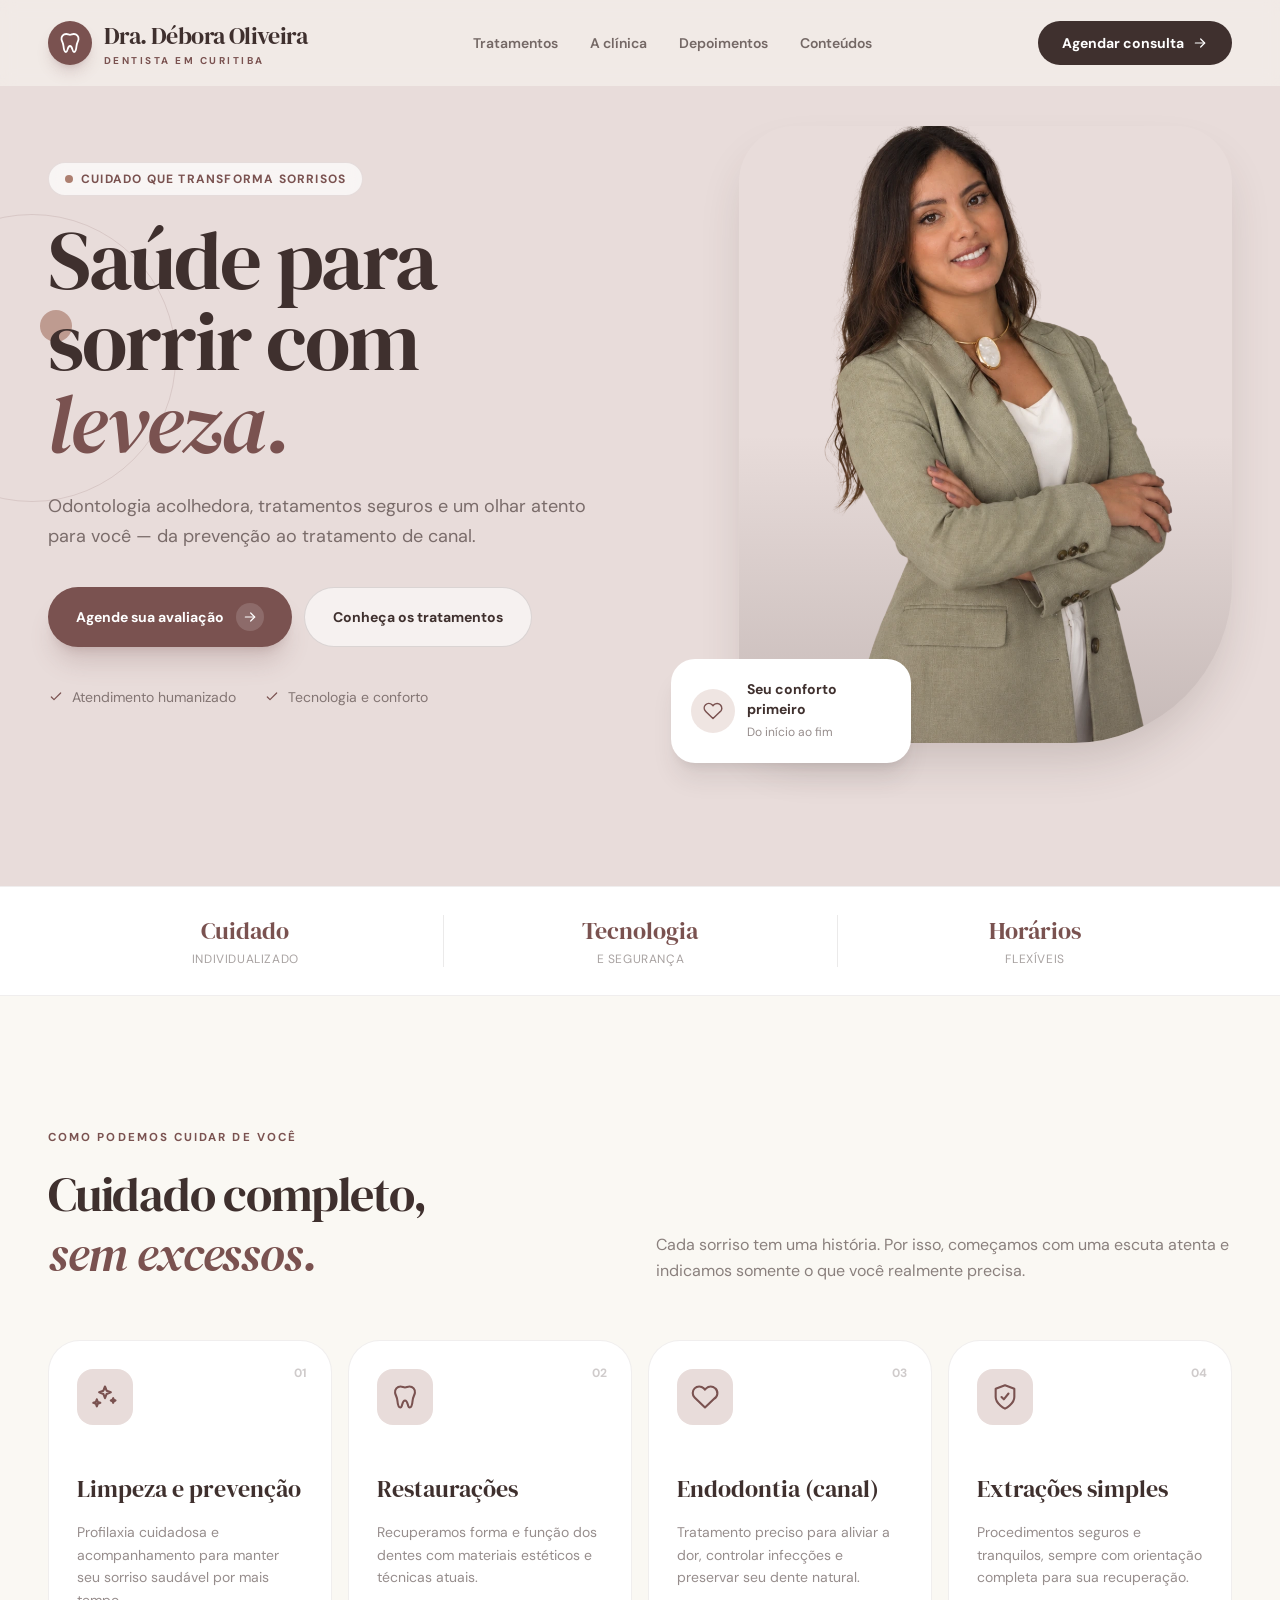
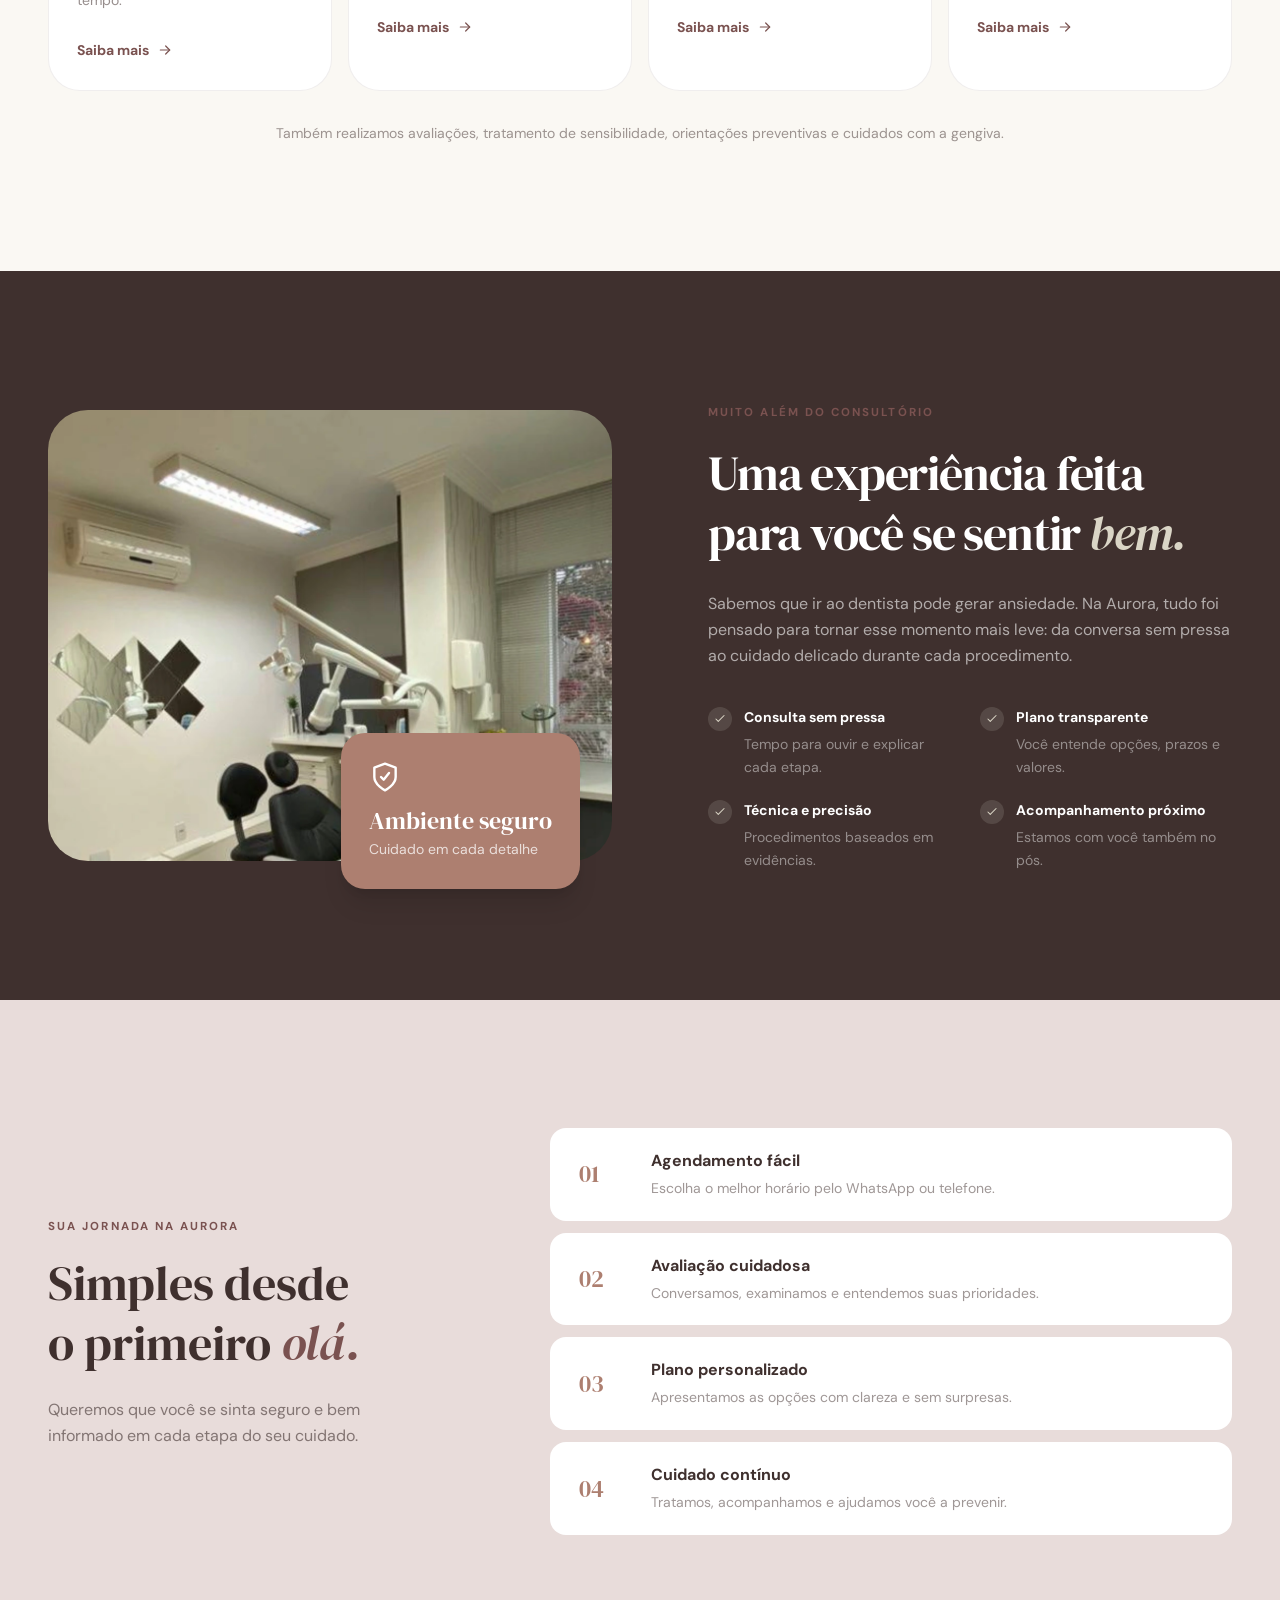
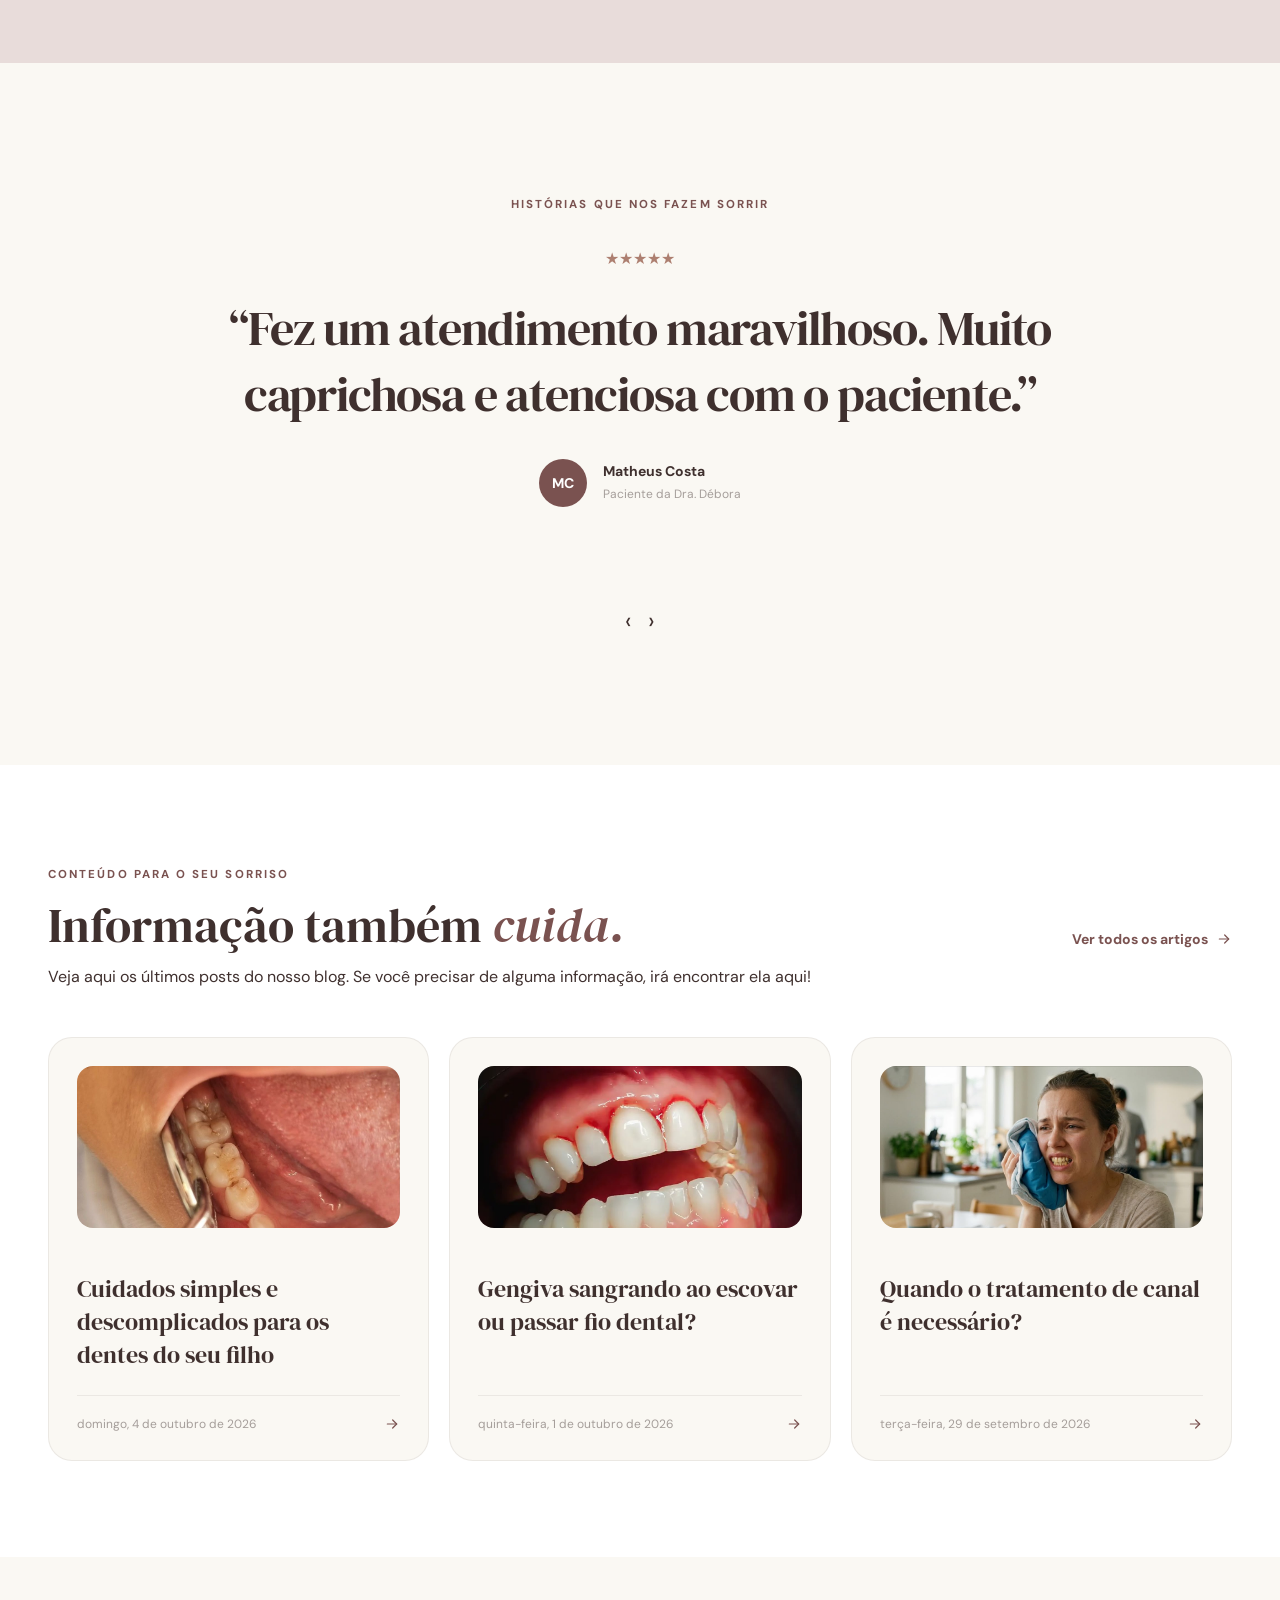
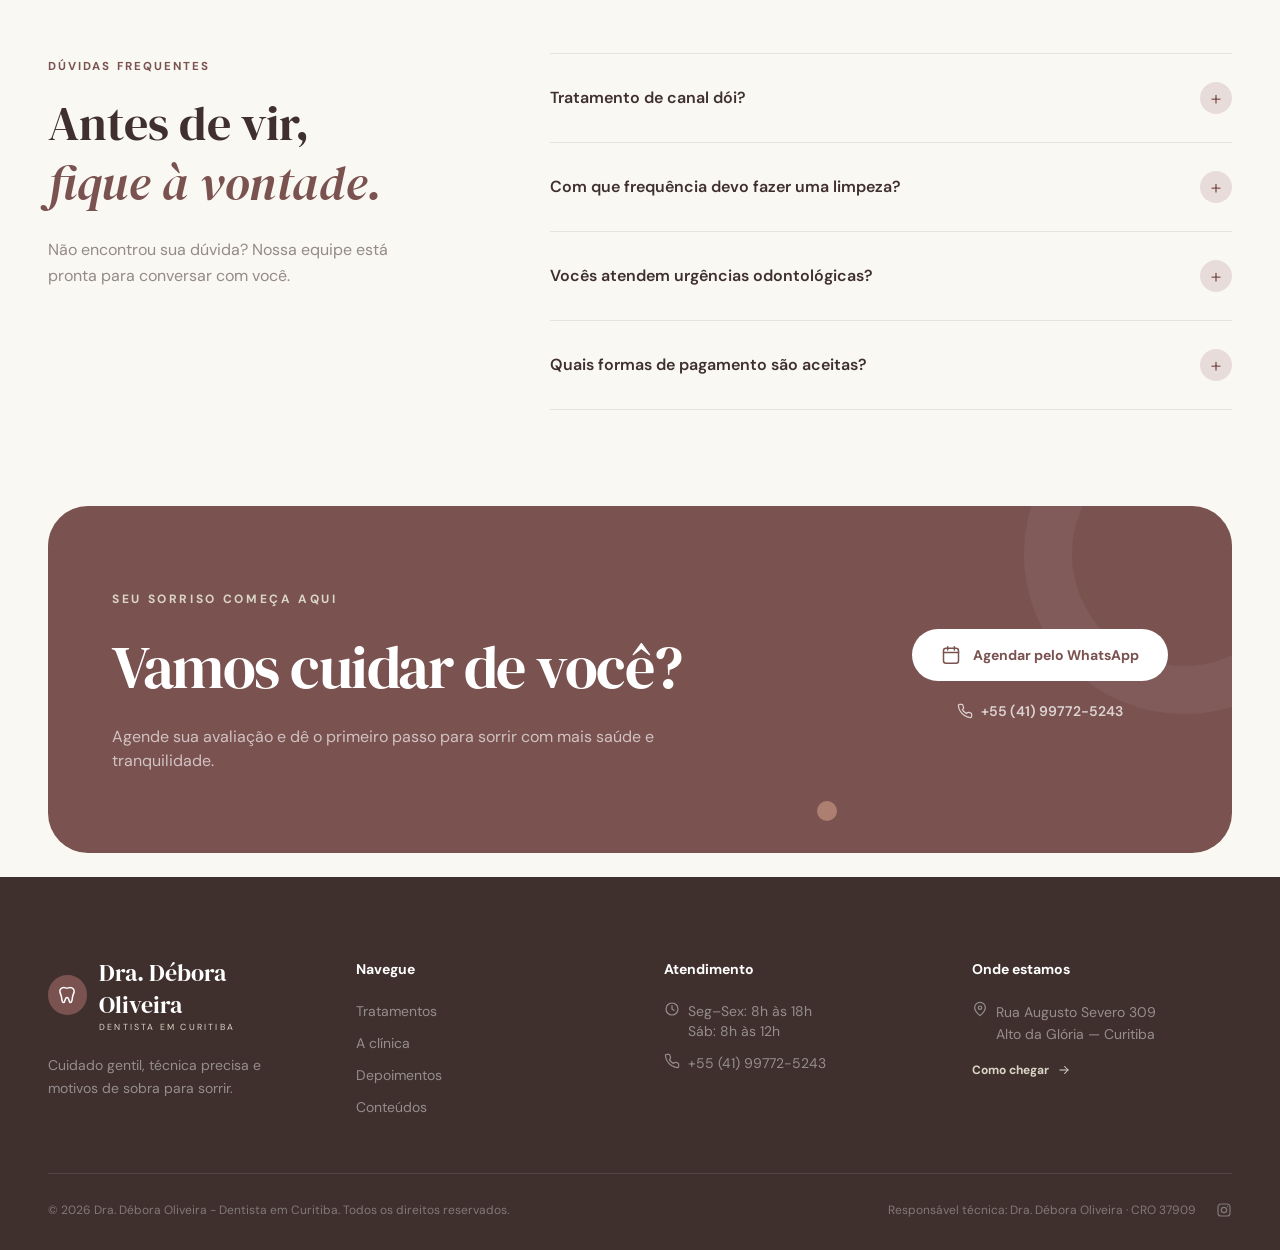
==== commit 90fcbb45: "corrigi bairro no endereco" ====
--- a/index.html
+++ b/index.html
@@ -40,4 +40,4 @@
 </a> <a href="tel:+5541997725243" class="inline-flex items-center justify-center gap-2 py-2 text-sm font-semibold text-white/75 hover:text-white"><svg viewBox="0 0 24 24" fill="none" stroke="currentColor" stroke-width="1.8" stroke-linecap="round" stroke-linejoin="round" class="size-4" aria-hidden="true">          <path d="M22 16.9v3a2 2 0 0 1-2.2 2 19.8 19.8 0 0 1-8.6-3.1 19.4 19.4 0 0 1-6-6A19.8 19.8 0 0 1 2.1 4.2 2 2 0 0 1 4.1 2h3a2 2 0 0 1 2 1.7c.1 1 .4 2 .7 2.8a2 2 0 0 1-.5 2.1L8.1 9.9a16 16 0 0 0 6 6l1.3-1.3a2 2 0 0 1 2.1-.5c.9.3 1.8.6 2.8.7a2 2 0 0 1 1.7 2.1Z"></path>     </svg> +55 (41) 99772-5243</a> </div> </div> </div> </section> <footer class="bg-ink px-5 pb-8 pt-20 text-white md:px-8 lg:px-12"> <div class="mx-auto max-w-7xl"> <div class="grid gap-12 border-b border-white/10 pb-14 md:grid-cols-2 lg:grid-cols-4"> <div> <a href="#inicio" class="flex items-center gap-3"> <span class="grid size-10 place-items-center rounded-full bg-teal"><svg viewBox="0 0 24 24" fill="none" stroke="currentColor" stroke-width="1.8" stroke-linecap="round" stroke-linejoin="round" class="size-5" aria-hidden="true">             <path d="M8.2 3C5.3 3 3 5.5 3.5 8.4c.4 2.3 1.7 3.5 2 6.8.2 2.3.8 5.8 2.5 5.8 2 0 1.2-6 4-6s2 6 4 6c1.7 0 2.3-3.5 2.5-5.8.3-3.3 1.6-4.5 2-6.8C21 5.5 18.7 3 15.8 3c-1.5 0-2.5.8-3.8.8S9.7 3 8.2 3Z"></path>  </svg></span> <span><strong class="font-display text-2xl font-normal">Dra. Débora Oliveira</strong><span class="block text-[0.55rem] uppercase tracking-[0.25em] text-teal-light">Dentista em Curitiba</span></span> </a> <p class="mt-5 max-w-xs text-sm leading-relaxed text-white/45">
 Cuidado gentil, técnica precisa e motivos de sobra para sorrir.
 </p> </div> <div> <strong class="text-sm">Navegue</strong><div class="mt-5 flex flex-col gap-3 text-sm text-white/45"> <a href="/#tratamentos" class="hover:text-white">Tratamentos</a><a href="/#sobre" class="hover:text-white">A clínica</a><a href="/#depoimentos" class="hover:text-white">Depoimentos</a><a href="/#conteudos" class="hover:text-white">Conteúdos</a> </div> </div> <div> <strong class="text-sm">Atendimento</strong><div class="mt-5 space-y-3 text-sm text-white/45"> <p class="flex gap-2"> <svg viewBox="0 0 24 24" fill="none" stroke="currentColor" stroke-width="1.8" stroke-linecap="round" stroke-linejoin="round" class="size-4 shrink-0" aria-hidden="true">     <circle cx="12" cy="12" r="9"></circle><path d="M12 7v5l3 2"></path>          </svg> Seg–Sex: 8h às 18h<br>Sáb: 8h às 12h
-</p><p class="flex gap-2"> <svg viewBox="0 0 24 24" fill="none" stroke="currentColor" stroke-width="1.8" stroke-linecap="round" stroke-linejoin="round" class="size-4 shrink-0" aria-hidden="true">          <path d="M22 16.9v3a2 2 0 0 1-2.2 2 19.8 19.8 0 0 1-8.6-3.1 19.4 19.4 0 0 1-6-6A19.8 19.8 0 0 1 2.1 4.2 2 2 0 0 1 4.1 2h3a2 2 0 0 1 2 1.7c.1 1 .4 2 .7 2.8a2 2 0 0 1-.5 2.1L8.1 9.9a16 16 0 0 0 6 6l1.3-1.3a2 2 0 0 1 2.1-.5c.9.3 1.8.6 2.8.7a2 2 0 0 1 1.7 2.1Z"></path>     </svg> +55 (41) 99772-5243 </p> </div> </div> <div> <strong class="text-sm">Onde estamos</strong><p class="mt-5 flex gap-2 text-sm leading-relaxed text-white/45"> <svg viewBox="0 0 24 24" fill="none" stroke="currentColor" stroke-width="1.8" stroke-linecap="round" stroke-linejoin="round" class="size-4 shrink-0" aria-hidden="true">        <path d="M20 10c0 5-8 12-8 12S4 15 4 10a8 8 0 1 1 16 0Z"></path><circle cx="12" cy="10" r="2.5"></circle>       </svg> Rua Augusto Severo 309<br>Alto da XV — Curitiba </p><a href="#contato" class="mt-4 inline-flex items-center gap-2 text-xs font-bold text-teal-light">Como chegar <svg viewBox="0 0 24 24" fill="none" stroke="currentColor" stroke-width="1.8" stroke-linecap="round" stroke-linejoin="round" class="size-3.5" aria-hidden="true"> <path d="M5 12h14"></path><path d="m13 6 6 6-6 6"></path>              </svg></a> </div> </div> <div class="flex flex-col gap-4 pt-7 text-xs text-white/35 sm:flex-row sm:items-center sm:justify-between"> <p>© 2026 Dra. Débora Oliveira - Dentista em Curitiba. Todos os direitos reservados.</p> <div class="flex items-center gap-5"> <span>Responsável técnica: Dra. Débora Oliveira · CRO 37909</span><a href="/" aria-label="Instagram" class="hover:text-white"><svg viewBox="0 0 24 24" fill="none" stroke="currentColor" stroke-width="1.8" stroke-linecap="round" stroke-linejoin="round" class="size-4" aria-hidden="true">       <rect x="3" y="3" width="18" height="18" rx="5"></rect><circle cx="12" cy="12" r="4"></circle><path d="M17.5 6.5h.01"></path>        </svg></a> </div> </div> </div> </footer> </main>  </body></html> <script type="module">const e=document.querySelector(".carousel");if(!e)throw new Error("Erro de programação. Carousel não existe");document.querySelectorAll("[data-dir]").forEach(r=>r.addEventListener("click",()=>e.scrollBy({left:e.clientWidth*r.dataset.dir})));</script> <script type="module">const t=document.querySelector("#menu-toggle"),n=document.querySelector("#mobile-menu"),l=t?.querySelector(".menu-open-icon"),r=t?.querySelector(".menu-close-icon"),c=e=>{!t||!n||(t.setAttribute("aria-expanded",String(e)),t.setAttribute("aria-label",e?"Fechar menu":"Abrir menu"),n.classList.toggle("hidden",!e),n.classList.toggle("flex",e),l?.classList.toggle("hidden",e),r?.classList.toggle("hidden",!e))};t?.addEventListener("click",()=>c(t.getAttribute("aria-expanded")!=="true"));document.querySelectorAll(".mobile-menu-link").forEach(e=>e.addEventListener("click",()=>c(!1)));</script>+</p><p class="flex gap-2"> <svg viewBox="0 0 24 24" fill="none" stroke="currentColor" stroke-width="1.8" stroke-linecap="round" stroke-linejoin="round" class="size-4 shrink-0" aria-hidden="true">          <path d="M22 16.9v3a2 2 0 0 1-2.2 2 19.8 19.8 0 0 1-8.6-3.1 19.4 19.4 0 0 1-6-6A19.8 19.8 0 0 1 2.1 4.2 2 2 0 0 1 4.1 2h3a2 2 0 0 1 2 1.7c.1 1 .4 2 .7 2.8a2 2 0 0 1-.5 2.1L8.1 9.9a16 16 0 0 0 6 6l1.3-1.3a2 2 0 0 1 2.1-.5c.9.3 1.8.6 2.8.7a2 2 0 0 1 1.7 2.1Z"></path>     </svg> +55 (41) 99772-5243 </p> </div> </div> <div> <strong class="text-sm">Onde estamos</strong><p class="mt-5 flex gap-2 text-sm leading-relaxed text-white/45"> <svg viewBox="0 0 24 24" fill="none" stroke="currentColor" stroke-width="1.8" stroke-linecap="round" stroke-linejoin="round" class="size-4 shrink-0" aria-hidden="true">        <path d="M20 10c0 5-8 12-8 12S4 15 4 10a8 8 0 1 1 16 0Z"></path><circle cx="12" cy="10" r="2.5"></circle>       </svg> Rua Augusto Severo 309<br>Alto da Glória — Curitiba </p><a href="#contato" class="mt-4 inline-flex items-center gap-2 text-xs font-bold text-teal-light">Como chegar <svg viewBox="0 0 24 24" fill="none" stroke="currentColor" stroke-width="1.8" stroke-linecap="round" stroke-linejoin="round" class="size-3.5" aria-hidden="true"> <path d="M5 12h14"></path><path d="m13 6 6 6-6 6"></path>              </svg></a> </div> </div> <div class="flex flex-col gap-4 pt-7 text-xs text-white/35 sm:flex-row sm:items-center sm:justify-between"> <p>© 2026 Dra. Débora Oliveira - Dentista em Curitiba. Todos os direitos reservados.</p> <div class="flex items-center gap-5"> <span>Responsável técnica: Dra. Débora Oliveira · CRO 37909</span><a href="/" aria-label="Instagram" class="hover:text-white"><svg viewBox="0 0 24 24" fill="none" stroke="currentColor" stroke-width="1.8" stroke-linecap="round" stroke-linejoin="round" class="size-4" aria-hidden="true">       <rect x="3" y="3" width="18" height="18" rx="5"></rect><circle cx="12" cy="12" r="4"></circle><path d="M17.5 6.5h.01"></path>        </svg></a> </div> </div> </div> </footer> </main>  </body></html> <script type="module">const e=document.querySelector(".carousel");if(!e)throw new Error("Erro de programação. Carousel não existe");document.querySelectorAll("[data-dir]").forEach(r=>r.addEventListener("click",()=>e.scrollBy({left:e.clientWidth*r.dataset.dir})));</script> <script type="module">const t=document.querySelector("#menu-toggle"),n=document.querySelector("#mobile-menu"),l=t?.querySelector(".menu-open-icon"),r=t?.querySelector(".menu-close-icon"),c=e=>{!t||!n||(t.setAttribute("aria-expanded",String(e)),t.setAttribute("aria-label",e?"Fechar menu":"Abrir menu"),n.classList.toggle("hidden",!e),n.classList.toggle("flex",e),l?.classList.toggle("hidden",e),r?.classList.toggle("hidden",!e))};t?.addEventListener("click",()=>c(t.getAttribute("aria-expanded")!=="true"));document.querySelectorAll(".mobile-menu-link").forEach(e=>e.addEventListener("click",()=>c(!1)));</script>
--- a/_astro/_slug_.C6Ejcd5E.css
+++ b/_astro/_slug_.C6Ejcd5E.css
@@ -0,0 +1 @@
+@import"https://fonts.googleapis.com/css2?family=DM+Sans:wght@400;500;600;700&family=DM+Serif+Display:ital@0;1&display=swap";/*! tailwindcss v4.2.2 | MIT License | https://tailwindcss.com */@layer properties{@supports (((-webkit-hyphens:none)) and (not (margin-trim:inline))) or ((-moz-orient:inline) and (not (color:rgb(from red r g b)))){*,:before,:after,::backdrop{--tw-rotate-x:initial;--tw-rotate-y:initial;--tw-rotate-z:initial;--tw-skew-x:initial;--tw-skew-y:initial;--tw-space-y-reverse:0;--tw-divide-y-reverse:0;--tw-border-style:solid;--tw-gradient-position:initial;--tw-gradient-from:#0000;--tw-gradient-via:#0000;--tw-gradient-to:#0000;--tw-gradient-stops:initial;--tw-gradient-via-stops:initial;--tw-gradient-from-position:0%;--tw-gradient-via-position:50%;--tw-gradient-to-position:100%;--tw-leading:initial;--tw-font-weight:initial;--tw-tracking:initial;--tw-shadow:0 0 #0000;--tw-shadow-color:initial;--tw-shadow-alpha:100%;--tw-inset-shadow:0 0 #0000;--tw-inset-shadow-color:initial;--tw-inset-shadow-alpha:100%;--tw-ring-color:initial;--tw-ring-shadow:0 0 #0000;--tw-inset-ring-color:initial;--tw-inset-ring-shadow:0 0 #0000;--tw-ring-inset:initial;--tw-ring-offset-width:0px;--tw-ring-offset-color:#fff;--tw-ring-offset-shadow:0 0 #0000;--tw-blur:initial;--tw-brightness:initial;--tw-contrast:initial;--tw-grayscale:initial;--tw-hue-rotate:initial;--tw-invert:initial;--tw-opacity:initial;--tw-saturate:initial;--tw-sepia:initial;--tw-drop-shadow:initial;--tw-drop-shadow-color:initial;--tw-drop-shadow-alpha:100%;--tw-drop-shadow-size:initial;--tw-backdrop-blur:initial;--tw-backdrop-brightness:initial;--tw-backdrop-contrast:initial;--tw-backdrop-grayscale:initial;--tw-backdrop-hue-rotate:initial;--tw-backdrop-invert:initial;--tw-backdrop-opacity:initial;--tw-backdrop-saturate:initial;--tw-backdrop-sepia:initial;--tw-duration:initial;--tw-translate-x:0;--tw-translate-y:0;--tw-translate-z:0;--tw-content:""}}}@layer theme{:root,:host{--font-sans:"DM Sans", sans-serif;--font-mono:ui-monospace, SFMono-Regular, Menlo, Monaco, Consolas, "Liberation Mono", "Courier New", monospace;--color-white:#fff;--spacing:.25rem;--container-xs:20rem;--container-sm:24rem;--container-xl:36rem;--container-2xl:42rem;--container-3xl:48rem;--container-4xl:56rem;--container-6xl:72rem;--container-7xl:80rem;--text-xs:.75rem;--text-xs--line-height:calc(1 / .75);--text-sm:.875rem;--text-sm--line-height:calc(1.25 / .875);--text-base:1rem;--text-base--line-height: 1.5 ;--text-lg:1.125rem;--text-lg--line-height:calc(1.75 / 1.125);--text-xl:1.25rem;--text-xl--line-height:calc(1.75 / 1.25);--text-2xl:1.5rem;--text-2xl--line-height:calc(2 / 1.5);--text-3xl:1.875rem;--text-3xl--line-height: 1.2 ;--text-4xl:2.25rem;--text-4xl--line-height:calc(2.5 / 2.25);--text-5xl:3rem;--text-5xl--line-height:1;--text-6xl:3.75rem;--text-6xl--line-height:1;--text-7xl:4.5rem;--text-7xl--line-height:1;--font-weight-light:300;--font-weight-normal:400;--font-weight-semibold:600;--font-weight-bold:700;--tracking-tight:-.025em;--tracking-wider:.05em;--tracking-widest:.1em;--leading-tight:1.25;--leading-snug:1.375;--leading-relaxed:1.625;--radius-md:.375rem;--radius-xl:.75rem;--radius-2xl:1rem;--radius-3xl:1.5rem;--radius-4xl:2rem;--blur-sm:8px;--default-transition-duration:.15s;--default-transition-timing-function:cubic-bezier(.4, 0, .2, 1);--default-font-family:var(--font-sans);--default-mono-font-family:var(--font-mono);--font-display:"DM Serif Display", serif;--color-ink:#3f302e;--color-teal:#7a5250;--color-teal-light:#dad5c6;--color-coral:#ad7f70;--color-coral-light:#dad5c6;--color-coral-dark:#7a5250;--color-mist:#e8dcda;--color-surface:#faf8f3}}@layer base{*,:after,:before,::backdrop{box-sizing:border-box;border:0 solid;margin:0;padding:0}::file-selector-button{box-sizing:border-box;border:0 solid;margin:0;padding:0}html,:host{-webkit-text-size-adjust:100%;tab-size:4;line-height:1.5;font-family:var(--default-font-family,ui-sans-serif, system-ui, sans-serif, "Apple Color Emoji", "Segoe UI Emoji", "Segoe UI Symbol", "Noto Color Emoji");font-feature-settings:var(--default-font-feature-settings,normal);font-variation-settings:var(--default-font-variation-settings,normal);-webkit-tap-highlight-color:transparent}hr{height:0;color:inherit;border-top-width:1px}abbr:where([title]){-webkit-text-decoration:underline dotted;text-decoration:underline dotted}h1,h2,h3,h4,h5,h6{font-size:inherit;font-weight:inherit}a{color:inherit;-webkit-text-decoration:inherit;text-decoration:inherit}b,strong{font-weight:bolder}code,kbd,samp,pre{font-family:var(--default-mono-font-family,ui-monospace, SFMono-Regular, Menlo, Monaco, Consolas, "Liberation Mono", "Courier New", monospace);font-feature-settings:var(--default-mono-font-feature-settings,normal);font-variation-settings:var(--default-mono-font-variation-settings,normal);font-size:1em}small{font-size:80%}sub,sup{vertical-align:baseline;font-size:75%;line-height:0;position:relative}sub{bottom:-.25em}sup{top:-.5em}table{text-indent:0;border-color:inherit;border-collapse:collapse}:-moz-focusring{outline:auto}progress{vertical-align:baseline}summary{display:list-item}ol,ul,menu{list-style:none}img,svg,video,canvas,audio,iframe,embed,object{vertical-align:middle;display:block}img,video{max-width:100%;height:auto}button,input,select,optgroup,textarea{font:inherit;font-feature-settings:inherit;font-variation-settings:inherit;letter-spacing:inherit;color:inherit;opacity:1;background-color:#0000;border-radius:0}::file-selector-button{font:inherit;font-feature-settings:inherit;font-variation-settings:inherit;letter-spacing:inherit;color:inherit;opacity:1;background-color:#0000;border-radius:0}:where(select:is([multiple],[size])) optgroup{font-weight:bolder}:where(select:is([multiple],[size])) optgroup option{padding-inline-start:20px}::file-selector-button{margin-inline-end:4px}::placeholder{opacity:1}@supports (not ((-webkit-appearance:-apple-pay-button))) or (contain-intrinsic-size:1px){::placeholder{color:currentColor}@supports (color:color-mix(in lab,red,red)){::placeholder{color:color-mix(in oklab,currentcolor 50%,transparent)}}}textarea{resize:vertical}::-webkit-search-decoration{-webkit-appearance:none}::-webkit-date-and-time-value{min-height:1lh;text-align:inherit}::-webkit-datetime-edit{display:inline-flex}::-webkit-datetime-edit-fields-wrapper{padding:0}::-webkit-datetime-edit{padding-block:0}::-webkit-datetime-edit-year-field{padding-block:0}::-webkit-datetime-edit-month-field{padding-block:0}::-webkit-datetime-edit-day-field{padding-block:0}::-webkit-datetime-edit-hour-field{padding-block:0}::-webkit-datetime-edit-minute-field{padding-block:0}::-webkit-datetime-edit-second-field{padding-block:0}::-webkit-datetime-edit-millisecond-field{padding-block:0}::-webkit-datetime-edit-meridiem-field{padding-block:0}::-webkit-calendar-picker-indicator{line-height:1}:-moz-ui-invalid{box-shadow:none}button,input:where([type=button],[type=reset],[type=submit]){appearance:button}::file-selector-button{appearance:button}::-webkit-inner-spin-button{height:auto}::-webkit-outer-spin-button{height:auto}[hidden]:where(:not([hidden=until-found])){display:none!important}}@layer components;@layer utilities{.pointer-events-none{pointer-events:none}.absolute{position:absolute}.relative{position:relative}.sticky{position:sticky}.inset-0{inset:calc(var(--spacing) * 0)}.start{inset-inline-start:var(--spacing)}.-top-28{top:calc(var(--spacing) * -28)}.top-0{top:calc(var(--spacing) * 0)}.top-6{top:calc(var(--spacing) * 6)}.top-14{top:calc(var(--spacing) * 14)}.top-32{top:calc(var(--spacing) * 32)}.top-56{top:calc(var(--spacing) * 56)}.-right-3{right:calc(var(--spacing) * -3)}.-right-28{right:calc(var(--spacing) * -28)}.right-1\/3{right:33.3333%}.right-5{right:calc(var(--spacing) * 5)}.right-6{right:calc(var(--spacing) * 6)}.-bottom-5{bottom:calc(var(--spacing) * -5)}.-bottom-7{bottom:calc(var(--spacing) * -7)}.bottom-8{bottom:calc(var(--spacing) * 8)}.-left-28{left:calc(var(--spacing) * -28)}.left-0{left:calc(var(--spacing) * 0)}.left-10{left:calc(var(--spacing) * 10)}.z-10{z-index:10}.z-50{z-index:50}.mx-5{margin-inline:calc(var(--spacing) * 5)}.mx-auto{margin-inline:auto}.mt-0\.5{margin-top:calc(var(--spacing) * .5)}.mt-1{margin-top:calc(var(--spacing) * 1)}.mt-3{margin-top:calc(var(--spacing) * 3)}.mt-4{margin-top:calc(var(--spacing) * 4)}.mt-5{margin-top:calc(var(--spacing) * 5)}.mt-6{margin-top:calc(var(--spacing) * 6)}.mt-7{margin-top:calc(var(--spacing) * 7)}.mt-8{margin-top:calc(var(--spacing) * 8)}.mt-9{margin-top:calc(var(--spacing) * 9)}.mt-10{margin-top:calc(var(--spacing) * 10)}.mt-12{margin-top:calc(var(--spacing) * 12)}.mt-14{margin-top:calc(var(--spacing) * 14)}.mb-2{margin-bottom:calc(var(--spacing) * 2)}.mb-6{margin-bottom:calc(var(--spacing) * 6)}.mb-8{margin-bottom:calc(var(--spacing) * 8)}.mb-12{margin-bottom:calc(var(--spacing) * 12)}.mb-16{margin-bottom:calc(var(--spacing) * 16)}.ml-auto{margin-left:auto}.block{display:block}.flex{display:flex}.grid{display:grid}.hidden{display:none}.inline-flex{display:inline-flex}.aspect-5\/4{aspect-ratio:5/4}.aspect-16\/8{aspect-ratio:16/8}.aspect-\[4\/5\]{aspect-ratio:4/5}.size-2{width:calc(var(--spacing) * 2);height:calc(var(--spacing) * 2)}.size-3\.5{width:calc(var(--spacing) * 3.5);height:calc(var(--spacing) * 3.5)}.size-4{width:calc(var(--spacing) * 4);height:calc(var(--spacing) * 4)}.size-5{width:calc(var(--spacing) * 5);height:calc(var(--spacing) * 5)}.size-6{width:calc(var(--spacing) * 6);height:calc(var(--spacing) * 6)}.size-7{width:calc(var(--spacing) * 7);height:calc(var(--spacing) * 7)}.size-8{width:calc(var(--spacing) * 8);height:calc(var(--spacing) * 8)}.size-10{width:calc(var(--spacing) * 10);height:calc(var(--spacing) * 10)}.size-11{width:calc(var(--spacing) * 11);height:calc(var(--spacing) * 11)}.size-12{width:calc(var(--spacing) * 12);height:calc(var(--spacing) * 12)}.size-14{width:calc(var(--spacing) * 14);height:calc(var(--spacing) * 14)}.size-16{width:calc(var(--spacing) * 16);height:calc(var(--spacing) * 16)}.size-72{width:calc(var(--spacing) * 72);height:calc(var(--spacing) * 72)}.size-80{width:calc(var(--spacing) * 80);height:calc(var(--spacing) * 80)}.h-16{height:calc(var(--spacing) * 16)}.h-full{height:100%}.max-h-120{max-height:calc(var(--spacing) * 120)}.min-h-\[52rem\]{min-height:52rem}.w-16{width:calc(var(--spacing) * 16)}.w-\[88\%\]{width:88%}.w-full{width:100%}.max-w-2xl{max-width:var(--container-2xl)}.max-w-3xl{max-width:var(--container-3xl)}.max-w-4xl{max-width:var(--container-4xl)}.max-w-6xl{max-width:var(--container-6xl)}.max-w-7xl{max-width:var(--container-7xl)}.max-w-\[15rem\]{max-width:15rem}.max-w-sm{max-width:var(--container-sm)}.max-w-xl{max-width:var(--container-xl)}.max-w-xs{max-width:var(--container-xs)}.min-w-64{min-width:calc(var(--spacing) * 64)}.flex-1{flex:1}.shrink-0{flex-shrink:0}.transform{transform:var(--tw-rotate-x,) var(--tw-rotate-y,) var(--tw-rotate-z,) var(--tw-skew-x,) var(--tw-skew-y,)}.cursor-pointer{cursor:pointer}.scroll-mt-10{scroll-margin-top:calc(var(--spacing) * 10)}.scroll-mt-20{scroll-margin-top:calc(var(--spacing) * 20)}.list-none{list-style-type:none}.grid-cols-1{grid-template-columns:repeat(1,minmax(0,1fr))}.grid-cols-\[3\.5rem_1fr_auto\]{grid-template-columns:3.5rem 1fr auto}.flex-col{flex-direction:column}.flex-wrap{flex-wrap:wrap}.place-items-center{place-items:center}.items-center{align-items:center}.justify-between{justify-content:space-between}.justify-center{justify-content:center}.gap-1{gap:calc(var(--spacing) * 1)}.gap-2{gap:calc(var(--spacing) * 2)}.gap-3{gap:calc(var(--spacing) * 3)}.gap-4{gap:calc(var(--spacing) * 4)}.gap-5{gap:calc(var(--spacing) * 5)}.gap-6{gap:calc(var(--spacing) * 6)}.gap-8{gap:calc(var(--spacing) * 8)}.gap-10{gap:calc(var(--spacing) * 10)}.gap-12{gap:calc(var(--spacing) * 12)}.gap-14{gap:calc(var(--spacing) * 14)}:where(.space-y-3>:not(:last-child)){--tw-space-y-reverse:0;margin-block-start:calc(calc(var(--spacing) * 3) * var(--tw-space-y-reverse));margin-block-end:calc(calc(var(--spacing) * 3) * calc(1 - var(--tw-space-y-reverse)))}.gap-x-7{column-gap:calc(var(--spacing) * 7)}.gap-y-2{row-gap:calc(var(--spacing) * 2)}.gap-y-3{row-gap:calc(var(--spacing) * 3)}:where(.divide-y>:not(:last-child)){--tw-divide-y-reverse:0;border-bottom-style:var(--tw-border-style);border-top-style:var(--tw-border-style);border-top-width:calc(1px * var(--tw-divide-y-reverse));border-bottom-width:calc(1px * calc(1 - var(--tw-divide-y-reverse)))}:where(.divide-ink\/10>:not(:last-child)){border-color:#3f302e1a}@supports (color:color-mix(in lab,red,red)){:where(.divide-ink\/10>:not(:last-child)){border-color:color-mix(in oklab,var(--color-ink) 10%,transparent)}}.overflow-hidden{overflow:hidden}.rounded-2xl{border-radius:var(--radius-2xl)}.rounded-3xl{border-radius:var(--radius-3xl)}.rounded-4xl{border-radius:var(--radius-4xl)}.rounded-\[2\.5rem\]{border-radius:2.5rem}.rounded-\[3\.5rem_3\.5rem_10rem_3\.5rem\]{border-radius:3.5rem 3.5rem 10rem}.rounded-full{border-radius:3.40282e38px}.rounded-md{border-radius:var(--radius-md)}.rounded-xl{border-radius:var(--radius-xl)}.border{border-style:var(--tw-border-style);border-width:1px}.border-\[3rem\]{border-style:var(--tw-border-style);border-width:3rem}.border-y{border-block-style:var(--tw-border-style);border-block-width:1px}.border-t{border-top-style:var(--tw-border-style);border-top-width:1px}.border-b{border-bottom-style:var(--tw-border-style);border-bottom-width:1px}.border-ink\/8{border-color:#3f302e14}@supports (color:color-mix(in lab,red,red)){.border-ink\/8{border-color:color-mix(in oklab,var(--color-ink) 8%,transparent)}}.border-ink\/10{border-color:#3f302e1a}@supports (color:color-mix(in lab,red,red)){.border-ink\/10{border-color:color-mix(in oklab,var(--color-ink) 10%,transparent)}}.border-ink\/15{border-color:#3f302e26}@supports (color:color-mix(in lab,red,red)){.border-ink\/15{border-color:color-mix(in oklab,var(--color-ink) 15%,transparent)}}.border-teal\/15{border-color:#7a525026}@supports (color:color-mix(in lab,red,red)){.border-teal\/15{border-color:color-mix(in oklab,var(--color-teal) 15%,transparent)}}.border-transparent{border-color:#0000}.border-white\/5{border-color:#ffffff0d}@supports (color:color-mix(in lab,red,red)){.border-white\/5{border-color:color-mix(in oklab,var(--color-white) 5%,transparent)}}.border-white\/10{border-color:#ffffff1a}@supports (color:color-mix(in lab,red,red)){.border-white\/10{border-color:color-mix(in oklab,var(--color-white) 10%,transparent)}}.border-b-mist{border-bottom-color:var(--color-mist)}.bg-coral{background-color:var(--color-coral)}.bg-coral\/20{background-color:#ad7f7033}@supports (color:color-mix(in lab,red,red)){.bg-coral\/20{background-color:color-mix(in oklab,var(--color-coral) 20%,transparent)}}.bg-coral\/70{background-color:#ad7f70b3}@supports (color:color-mix(in lab,red,red)){.bg-coral\/70{background-color:color-mix(in oklab,var(--color-coral) 70%,transparent)}}.bg-ink{background-color:var(--color-ink)}.bg-mist{background-color:var(--color-mist)}.bg-mist\/50{background-color:#e8dcda80}@supports (color:color-mix(in lab,red,red)){.bg-mist\/50{background-color:color-mix(in oklab,var(--color-mist) 50%,transparent)}}.bg-surface{background-color:var(--color-surface)}.bg-teal{background-color:var(--color-teal)}.bg-teal-light\/15{background-color:#dad5c626}@supports (color:color-mix(in lab,red,red)){.bg-teal-light\/15{background-color:color-mix(in oklab,var(--color-teal-light) 15%,transparent)}}.bg-white{background-color:var(--color-white)}.bg-white\/15{background-color:#ffffff26}@supports (color:color-mix(in lab,red,red)){.bg-white\/15{background-color:color-mix(in oklab,var(--color-white) 15%,transparent)}}.bg-white\/60{background-color:#fff9}@supports (color:color-mix(in lab,red,red)){.bg-white\/60{background-color:color-mix(in oklab,var(--color-white) 60%,transparent)}}.bg-white\/70{background-color:#ffffffb3}@supports (color:color-mix(in lab,red,red)){.bg-white\/70{background-color:color-mix(in oklab,var(--color-white) 70%,transparent)}}.bg-gradient-to-t{--tw-gradient-position:to top in oklab;background-image:linear-gradient(var(--tw-gradient-stops))}.from-ink\/20{--tw-gradient-from:#3f302e33}@supports (color:color-mix(in lab,red,red)){.from-ink\/20{--tw-gradient-from:color-mix(in oklab, var(--color-ink) 20%, transparent)}}.from-ink\/20{--tw-gradient-stops:var(--tw-gradient-via-stops,var(--tw-gradient-position), var(--tw-gradient-from) var(--tw-gradient-from-position), var(--tw-gradient-to) var(--tw-gradient-to-position))}.via-transparent{--tw-gradient-via:transparent;--tw-gradient-via-stops:var(--tw-gradient-position), var(--tw-gradient-from) var(--tw-gradient-from-position), var(--tw-gradient-via) var(--tw-gradient-via-position), var(--tw-gradient-to) var(--tw-gradient-to-position);--tw-gradient-stops:var(--tw-gradient-via-stops)}.to-transparent{--tw-gradient-to:transparent;--tw-gradient-stops:var(--tw-gradient-via-stops,var(--tw-gradient-position), var(--tw-gradient-from) var(--tw-gradient-from-position), var(--tw-gradient-to) var(--tw-gradient-to-position))}.object-cover{object-fit:cover}.object-center{object-position:center}.p-3{padding:calc(var(--spacing) * 3)}.p-4{padding:calc(var(--spacing) * 4)}.p-5{padding:calc(var(--spacing) * 5)}.p-7{padding:calc(var(--spacing) * 7)}.p-8{padding:calc(var(--spacing) * 8)}.px-4{padding-inline:calc(var(--spacing) * 4)}.px-5{padding-inline:calc(var(--spacing) * 5)}.px-6{padding-inline:calc(var(--spacing) * 6)}.px-7{padding-inline:calc(var(--spacing) * 7)}.px-8{padding-inline:calc(var(--spacing) * 8)}.py-1{padding-block:calc(var(--spacing) * 1)}.py-2{padding-block:calc(var(--spacing) * 2)}.py-3{padding-block:calc(var(--spacing) * 3)}.py-4{padding-block:calc(var(--spacing) * 4)}.py-5{padding-block:calc(var(--spacing) * 5)}.py-6{padding-block:calc(var(--spacing) * 6)}.py-7{padding-block:calc(var(--spacing) * 7)}.py-8{padding-block:calc(var(--spacing) * 8)}.py-16{padding-block:calc(var(--spacing) * 16)}.py-24{padding-block:calc(var(--spacing) * 24)}.pt-4{padding-top:calc(var(--spacing) * 4)}.pt-5{padding-top:calc(var(--spacing) * 5)}.pt-7{padding-top:calc(var(--spacing) * 7)}.pt-8{padding-top:calc(var(--spacing) * 8)}.pt-10{padding-top:calc(var(--spacing) * 10)}.pt-20{padding-top:calc(var(--spacing) * 20)}.pr-10{padding-right:calc(var(--spacing) * 10)}.pb-5{padding-bottom:calc(var(--spacing) * 5)}.pb-6{padding-bottom:calc(var(--spacing) * 6)}.pb-8{padding-bottom:calc(var(--spacing) * 8)}.pb-14{padding-bottom:calc(var(--spacing) * 14)}.pb-16{padding-bottom:calc(var(--spacing) * 16)}.text-center{text-align:center}.text-left{text-align:left}.font-display{font-family:var(--font-display)}.text-2xl{font-size:var(--text-2xl);line-height:var(--tw-leading,var(--text-2xl--line-height))}.text-3xl{font-size:var(--text-3xl);line-height:var(--tw-leading,var(--text-3xl--line-height))}.text-4xl{font-size:var(--text-4xl);line-height:var(--tw-leading,var(--text-4xl--line-height))}.text-5xl{font-size:var(--text-5xl);line-height:var(--tw-leading,var(--text-5xl--line-height))}.text-6xl{font-size:var(--text-6xl);line-height:var(--tw-leading,var(--text-6xl--line-height))}.text-base{font-size:var(--text-base);line-height:var(--tw-leading,var(--text-base--line-height))}.text-lg{font-size:var(--text-lg);line-height:var(--tw-leading,var(--text-lg--line-height))}.text-sm{font-size:var(--text-sm);line-height:var(--tw-leading,var(--text-sm--line-height))}.text-xl{font-size:var(--text-xl);line-height:var(--tw-leading,var(--text-xl--line-height))}.text-xs{font-size:var(--text-xs);line-height:var(--tw-leading,var(--text-xs--line-height))}.text-\[0\.55rem\]{font-size:.55rem}.text-\[0\.62rem\]{font-size:.62rem}.leading-\[0\.98\]{--tw-leading:.98;line-height:.98}.leading-none{--tw-leading:1;line-height:1}.leading-relaxed{--tw-leading:var(--leading-relaxed);line-height:var(--leading-relaxed)}.leading-snug{--tw-leading:var(--leading-snug);line-height:var(--leading-snug)}.leading-tight{--tw-leading:var(--leading-tight);line-height:var(--leading-tight)}.font-bold{--tw-font-weight:var(--font-weight-bold);font-weight:var(--font-weight-bold)}.font-light{--tw-font-weight:var(--font-weight-light);font-weight:var(--font-weight-light)}.font-normal{--tw-font-weight:var(--font-weight-normal);font-weight:var(--font-weight-normal)}.font-semibold{--tw-font-weight:var(--font-weight-semibold);font-weight:var(--font-weight-semibold)}.tracking-\[0\.22em\]{--tw-tracking:.22em;letter-spacing:.22em}.tracking-\[0\.25em\]{--tw-tracking:.25em;letter-spacing:.25em}.tracking-tight{--tw-tracking:var(--tracking-tight);letter-spacing:var(--tracking-tight)}.tracking-wider{--tw-tracking:var(--tracking-wider);letter-spacing:var(--tracking-wider)}.tracking-widest{--tw-tracking:var(--tracking-widest);letter-spacing:var(--tracking-widest)}.text-coral{color:var(--color-coral)}.text-coral-dark{color:var(--color-coral-dark)}.text-coral-light{color:var(--color-coral-light)}.text-ink{color:var(--color-ink)}.text-ink\/20{color:#3f302e33}@supports (color:color-mix(in lab,red,red)){.text-ink\/20{color:color-mix(in oklab,var(--color-ink) 20%,transparent)}}.text-ink\/25{color:#3f302e40}@supports (color:color-mix(in lab,red,red)){.text-ink\/25{color:color-mix(in oklab,var(--color-ink) 25%,transparent)}}.text-ink\/45{color:#3f302e73}@supports (color:color-mix(in lab,red,red)){.text-ink\/45{color:color-mix(in oklab,var(--color-ink) 45%,transparent)}}.text-ink\/50{color:#3f302e80}@supports (color:color-mix(in lab,red,red)){.text-ink\/50{color:color-mix(in oklab,var(--color-ink) 50%,transparent)}}.text-ink\/55{color:#3f302e8c}@supports (color:color-mix(in lab,red,red)){.text-ink\/55{color:color-mix(in oklab,var(--color-ink) 55%,transparent)}}.text-ink\/60{color:#3f302e99}@supports (color:color-mix(in lab,red,red)){.text-ink\/60{color:color-mix(in oklab,var(--color-ink) 60%,transparent)}}.text-ink\/65{color:#3f302ea6}@supports (color:color-mix(in lab,red,red)){.text-ink\/65{color:color-mix(in oklab,var(--color-ink) 65%,transparent)}}.text-teal{color:var(--color-teal)}.text-teal-light{color:var(--color-teal-light)}.text-white{color:var(--color-white)}.text-white\/35{color:#ffffff59}@supports (color:color-mix(in lab,red,red)){.text-white\/35{color:color-mix(in oklab,var(--color-white) 35%,transparent)}}.text-white\/45{color:#ffffff73}@supports (color:color-mix(in lab,red,red)){.text-white\/45{color:color-mix(in oklab,var(--color-white) 45%,transparent)}}.text-white\/60{color:#fff9}@supports (color:color-mix(in lab,red,red)){.text-white\/60{color:color-mix(in oklab,var(--color-white) 60%,transparent)}}.text-white\/65{color:#ffffffa6}@supports (color:color-mix(in lab,red,red)){.text-white\/65{color:color-mix(in oklab,var(--color-white) 65%,transparent)}}.text-white\/75{color:#ffffffbf}@supports (color:color-mix(in lab,red,red)){.text-white\/75{color:color-mix(in oklab,var(--color-white) 75%,transparent)}}.uppercase{text-transform:uppercase}.shadow-2xl{--tw-shadow:0 25px 50px -12px var(--tw-shadow-color,#00000040);box-shadow:var(--tw-inset-shadow),var(--tw-inset-ring-shadow),var(--tw-ring-offset-shadow),var(--tw-ring-shadow),var(--tw-shadow)}.shadow-lg{--tw-shadow:0 10px 15px -3px var(--tw-shadow-color,#0000001a), 0 4px 6px -4px var(--tw-shadow-color,#0000001a);box-shadow:var(--tw-inset-shadow),var(--tw-inset-ring-shadow),var(--tw-ring-offset-shadow),var(--tw-ring-shadow),var(--tw-shadow)}.shadow-xl{--tw-shadow:0 20px 25px -5px var(--tw-shadow-color,#0000001a), 0 8px 10px -6px var(--tw-shadow-color,#0000001a);box-shadow:var(--tw-inset-shadow),var(--tw-inset-ring-shadow),var(--tw-ring-offset-shadow),var(--tw-ring-shadow),var(--tw-shadow)}.shadow-ink\/10{--tw-shadow-color:#3f302e1a}@supports (color:color-mix(in lab,red,red)){.shadow-ink\/10{--tw-shadow-color:color-mix(in oklab, color-mix(in oklab, var(--color-ink) 10%, transparent) var(--tw-shadow-alpha), transparent)}}.shadow-ink\/20{--tw-shadow-color:#3f302e33}@supports (color:color-mix(in lab,red,red)){.shadow-ink\/20{--tw-shadow-color:color-mix(in oklab, color-mix(in oklab, var(--color-ink) 20%, transparent) var(--tw-shadow-alpha), transparent)}}.shadow-teal{--tw-shadow-color:#7a5250}@supports (color:color-mix(in lab,red,red)){.shadow-teal{--tw-shadow-color:color-mix(in oklab, var(--color-teal) var(--tw-shadow-alpha), transparent)}}.shadow-teal\/20{--tw-shadow-color:#7a525033}@supports (color:color-mix(in lab,red,red)){.shadow-teal\/20{--tw-shadow-color:color-mix(in oklab, color-mix(in oklab, var(--color-teal) 20%, transparent) var(--tw-shadow-alpha), transparent)}}.filter{filter:var(--tw-blur,) var(--tw-brightness,) var(--tw-contrast,) var(--tw-grayscale,) var(--tw-hue-rotate,) var(--tw-invert,) var(--tw-saturate,) var(--tw-sepia,) var(--tw-drop-shadow,)}.backdrop-blur{--tw-backdrop-blur:blur(8px);-webkit-backdrop-filter:var(--tw-backdrop-blur,) var(--tw-backdrop-brightness,) var(--tw-backdrop-contrast,) var(--tw-backdrop-grayscale,) var(--tw-backdrop-hue-rotate,) var(--tw-backdrop-invert,) var(--tw-backdrop-opacity,) var(--tw-backdrop-saturate,) var(--tw-backdrop-sepia,);backdrop-filter:var(--tw-backdrop-blur,) var(--tw-backdrop-brightness,) var(--tw-backdrop-contrast,) var(--tw-backdrop-grayscale,) var(--tw-backdrop-hue-rotate,) var(--tw-backdrop-invert,) var(--tw-backdrop-opacity,) var(--tw-backdrop-saturate,) var(--tw-backdrop-sepia,)}.backdrop-blur-sm{--tw-backdrop-blur:blur(var(--blur-sm));-webkit-backdrop-filter:var(--tw-backdrop-blur,) var(--tw-backdrop-brightness,) var(--tw-backdrop-contrast,) var(--tw-backdrop-grayscale,) var(--tw-backdrop-hue-rotate,) var(--tw-backdrop-invert,) var(--tw-backdrop-opacity,) var(--tw-backdrop-saturate,) var(--tw-backdrop-sepia,);backdrop-filter:var(--tw-backdrop-blur,) var(--tw-backdrop-brightness,) var(--tw-backdrop-contrast,) var(--tw-backdrop-grayscale,) var(--tw-backdrop-hue-rotate,) var(--tw-backdrop-invert,) var(--tw-backdrop-opacity,) var(--tw-backdrop-saturate,) var(--tw-backdrop-sepia,)}.transition{transition-property:color,background-color,border-color,outline-color,text-decoration-color,fill,stroke,--tw-gradient-from,--tw-gradient-via,--tw-gradient-to,opacity,box-shadow,transform,translate,scale,rotate,filter,-webkit-backdrop-filter,backdrop-filter,display,content-visibility,overlay,pointer-events;transition-timing-function:var(--tw-ease,var(--default-transition-timing-function));transition-duration:var(--tw-duration,var(--default-transition-duration))}.duration-300{--tw-duration:.3s;transition-duration:.3s}.group-open\:rotate-45:is(:where(.group):is([open],:popover-open,:open) *){rotate:45deg}@media(hover:hover){.group-hover\:translate-x-1:is(:where(.group):hover *){--tw-translate-x:calc(var(--spacing) * 1);translate:var(--tw-translate-x) var(--tw-translate-y)}.group-hover\:text-teal:is(:where(.group):hover *){color:var(--color-teal)}}.before\:absolute:before{content:var(--tw-content);position:absolute}.before\:-ml-16:before{content:var(--tw-content);margin-left:calc(var(--spacing) * -16)}.before\:bg-teal:before{content:var(--tw-content);background-color:var(--color-teal)}.after\:absolute:after{content:var(--tw-content);position:absolute}.after\:inset-0:after{content:var(--tw-content);inset:calc(var(--spacing) * 0)}.after\:z-10:after{content:var(--tw-content);z-index:10}@media(hover:hover){.hover\:-translate-y-0\.5:hover{--tw-translate-y:calc(var(--spacing) * -.5);translate:var(--tw-translate-x) var(--tw-translate-y)}.hover\:-translate-y-1:hover{--tw-translate-y:calc(var(--spacing) * -1);translate:var(--tw-translate-x) var(--tw-translate-y)}.hover\:-translate-y-2:hover{--tw-translate-y:calc(var(--spacing) * -2);translate:var(--tw-translate-x) var(--tw-translate-y)}.hover\:border-teal\/15:hover{border-color:#7a525026}@supports (color:color-mix(in lab,red,red)){.hover\:border-teal\/15:hover{border-color:color-mix(in oklab,var(--color-teal) 15%,transparent)}}.hover\:bg-ink:hover{background-color:var(--color-ink)}.hover\:bg-mist:hover{background-color:var(--color-mist)}.hover\:bg-teal:hover{background-color:var(--color-teal)}.hover\:bg-white:hover{background-color:var(--color-white)}.hover\:text-white:hover{color:var(--color-white)}.hover\:shadow-lg:hover{--tw-shadow:0 10px 15px -3px var(--tw-shadow-color,#0000001a), 0 4px 6px -4px var(--tw-shadow-color,#0000001a);box-shadow:var(--tw-inset-shadow),var(--tw-inset-ring-shadow),var(--tw-ring-offset-shadow),var(--tw-ring-shadow),var(--tw-shadow)}.hover\:shadow-xl:hover{--tw-shadow:0 20px 25px -5px var(--tw-shadow-color,#0000001a), 0 8px 10px -6px var(--tw-shadow-color,#0000001a);box-shadow:var(--tw-inset-shadow),var(--tw-inset-ring-shadow),var(--tw-ring-offset-shadow),var(--tw-ring-shadow),var(--tw-shadow)}}@media not all and (min-width:48rem){.max-md\:py-2{padding-block:calc(var(--spacing) * 2)}.max-md\:not-first\:border-t:not(:first-child){border-top-style:var(--tw-border-style);border-top-width:1px}.max-md\:not-first\:border-t-ink\/10:not(:first-child){border-top-color:#3f302e1a}@supports (color:color-mix(in lab,red,red)){.max-md\:not-first\:border-t-ink\/10:not(:first-child){border-top-color:color-mix(in oklab,var(--color-ink) 10%,transparent)}}}@media(min-width:40rem){.sm\:-right-6{right:calc(var(--spacing) * -6)}.sm\:right-8{right:calc(var(--spacing) * 8)}.sm\:size-20{width:calc(var(--spacing) * 20);height:calc(var(--spacing) * 20)}.sm\:grid-cols-2{grid-template-columns:repeat(2,minmax(0,1fr))}.sm\:flex-row{flex-direction:row}.sm\:items-center{align-items:center}.sm\:items-end{align-items:flex-end}.sm\:justify-between{justify-content:space-between}.sm\:p-5{padding:calc(var(--spacing) * 5)}.sm\:p-7{padding:calc(var(--spacing) * 7)}.sm\:px-12{padding-inline:calc(var(--spacing) * 12)}.sm\:text-5xl{font-size:var(--text-5xl);line-height:var(--tw-leading,var(--text-5xl--line-height))}.sm\:text-6xl{font-size:var(--text-6xl);line-height:var(--tw-leading,var(--text-6xl--line-height))}}@media(min-width:48rem){.md\:flex{display:flex}.md\:min-h-\[50rem\]{min-height:50rem}.md\:grid-cols-2{grid-template-columns:repeat(2,minmax(0,1fr))}.md\:grid-cols-3{grid-template-columns:repeat(3,minmax(0,1fr))}.md\:px-7{padding-inline:calc(var(--spacing) * 7)}.md\:px-8{padding-inline:calc(var(--spacing) * 8)}.md\:text-2xl{font-size:var(--text-2xl);line-height:var(--tw-leading,var(--text-2xl--line-height))}.md\:text-base{font-size:var(--text-base);line-height:var(--tw-leading,var(--text-base--line-height))}.md\:text-sm{font-size:var(--text-sm);line-height:var(--tw-leading,var(--text-sm--line-height))}.md\:not-first\:border-l:not(:first-child){border-left-style:var(--tw-border-style);border-left-width:1px}.md\:not-first\:border-l-ink\/10:not(:first-child){border-left-color:#3f302e1a}@supports (color:color-mix(in lab,red,red)){.md\:not-first\:border-l-ink\/10:not(:first-child){border-left-color:color-mix(in oklab,var(--color-ink) 10%,transparent)}}}@media(min-width:64rem){.lg\:flex{display:flex}.lg\:hidden{display:none}.lg\:max-w-none{max-width:none}.lg\:grid-cols-2{grid-template-columns:repeat(2,minmax(0,1fr))}.lg\:grid-cols-4{grid-template-columns:repeat(4,minmax(0,1fr))}.lg\:grid-cols-\[0\.8fr_1\.2fr\]{grid-template-columns:.8fr 1.2fr}.lg\:grid-cols-\[1\.02fr_0\.98fr\]{grid-template-columns:1.02fr .98fr}.lg\:grid-cols-\[1fr_auto\]{grid-template-columns:1fr auto}.lg\:items-center{align-items:center}.lg\:items-end{align-items:flex-end}.lg\:justify-self-end{justify-self:flex-end}.lg\:px-12{padding-inline:calc(var(--spacing) * 12)}.lg\:px-16{padding-inline:calc(var(--spacing) * 16)}.lg\:px-32{padding-inline:calc(var(--spacing) * 32)}.lg\:py-20{padding-block:calc(var(--spacing) * 20)}.lg\:py-32{padding-block:calc(var(--spacing) * 32)}.lg\:pt-0{padding-top:calc(var(--spacing) * 0)}.lg\:pb-20{padding-bottom:calc(var(--spacing) * 20)}.lg\:pl-10{padding-left:calc(var(--spacing) * 10)}.lg\:text-7xl{font-size:var(--text-7xl);line-height:var(--tw-leading,var(--text-7xl--line-height))}}@media(min-width:80rem){.xl\:text-\[5\.2rem\]{font-size:5.2rem}}}html{scroll-behavior:smooth}body{background:var(--color-surface);min-width:320px;color:var(--color-ink);font-family:var(--font-sans);-webkit-font-smoothing:antialiased;margin:0}button,a,summary{-webkit-tap-highlight-color:transparent}button,a{outline-offset:4px}a{text-decoration:none}.nav-link{color:#3f302eb3;position:relative}@supports (color:color-mix(in lab,red,red)){.nav-link{color:color-mix(in srgb,var(--color-ink) 70%,transparent)}}.nav-link{transition:color .18s}.nav-link:after{background:var(--color-coral);content:"";border-radius:999px;height:2px;transition:transform .18s;position:absolute;bottom:-.45rem;left:0;right:0;transform:scaleX(0)}.nav-link:hover{color:var(--color-ink)}.nav-link:hover:after{transform:scaleX(1)}.eyebrow{color:var(--color-teal);letter-spacing:.18em;text-transform:uppercase;font-size:.72rem;font-weight:700;display:inline-block}summary::-webkit-details-marker{display:none}::selection{background:var(--color-coral-light);color:var(--color-ink)}@media(prefers-reduced-motion:reduce){html{scroll-behavior:auto}*,:before,:after{scroll-behavior:auto!important;transition-duration:.01ms!important}}.carousel{scroll-snap-type:x mandatory;scroll-behavior:smooth;scrollbar-width:none;gap:2rem;display:flex;overflow-x:auto}.carousel::-webkit-scrollbar{display:none}.carousel>*{scroll-snap-align:center;object-fit:cover;flex:0 0 100%;width:100%}@property --tw-rotate-x{syntax:"*";inherits:false}@property --tw-rotate-y{syntax:"*";inherits:false}@property --tw-rotate-z{syntax:"*";inherits:false}@property --tw-skew-x{syntax:"*";inherits:false}@property --tw-skew-y{syntax:"*";inherits:false}@property --tw-space-y-reverse{syntax:"*";inherits:false;initial-value:0}@property --tw-divide-y-reverse{syntax:"*";inherits:false;initial-value:0}@property --tw-border-style{syntax:"*";inherits:false;initial-value:solid}@property --tw-gradient-position{syntax:"*";inherits:false}@property --tw-gradient-from{syntax:"<color>";inherits:false;initial-value:#0000}@property --tw-gradient-via{syntax:"<color>";inherits:false;initial-value:#0000}@property --tw-gradient-to{syntax:"<color>";inherits:false;initial-value:#0000}@property --tw-gradient-stops{syntax:"*";inherits:false}@property --tw-gradient-via-stops{syntax:"*";inherits:false}@property --tw-gradient-from-position{syntax:"<length-percentage>";inherits:false;initial-value:0%}@property --tw-gradient-via-position{syntax:"<length-percentage>";inherits:false;initial-value:50%}@property --tw-gradient-to-position{syntax:"<length-percentage>";inherits:false;initial-value:100%}@property --tw-leading{syntax:"*";inherits:false}@property --tw-font-weight{syntax:"*";inherits:false}@property --tw-tracking{syntax:"*";inherits:false}@property --tw-shadow{syntax:"*";inherits:false;initial-value:0 0 #0000}@property --tw-shadow-color{syntax:"*";inherits:false}@property --tw-shadow-alpha{syntax:"<percentage>";inherits:false;initial-value:100%}@property --tw-inset-shadow{syntax:"*";inherits:false;initial-value:0 0 #0000}@property --tw-inset-shadow-color{syntax:"*";inherits:false}@property --tw-inset-shadow-alpha{syntax:"<percentage>";inherits:false;initial-value:100%}@property --tw-ring-color{syntax:"*";inherits:false}@property --tw-ring-shadow{syntax:"*";inherits:false;initial-value:0 0 #0000}@property --tw-inset-ring-color{syntax:"*";inherits:false}@property --tw-inset-ring-shadow{syntax:"*";inherits:false;initial-value:0 0 #0000}@property --tw-ring-inset{syntax:"*";inherits:false}@property --tw-ring-offset-width{syntax:"<length>";inherits:false;initial-value:0}@property --tw-ring-offset-color{syntax:"*";inherits:false;initial-value:#fff}@property --tw-ring-offset-shadow{syntax:"*";inherits:false;initial-value:0 0 #0000}@property --tw-blur{syntax:"*";inherits:false}@property --tw-brightness{syntax:"*";inherits:false}@property --tw-contrast{syntax:"*";inherits:false}@property --tw-grayscale{syntax:"*";inherits:false}@property --tw-hue-rotate{syntax:"*";inherits:false}@property --tw-invert{syntax:"*";inherits:false}@property --tw-opacity{syntax:"*";inherits:false}@property --tw-saturate{syntax:"*";inherits:false}@property --tw-sepia{syntax:"*";inherits:false}@property --tw-drop-shadow{syntax:"*";inherits:false}@property --tw-drop-shadow-color{syntax:"*";inherits:false}@property --tw-drop-shadow-alpha{syntax:"<percentage>";inherits:false;initial-value:100%}@property --tw-drop-shadow-size{syntax:"*";inherits:false}@property --tw-backdrop-blur{syntax:"*";inherits:false}@property --tw-backdrop-brightness{syntax:"*";inherits:false}@property --tw-backdrop-contrast{syntax:"*";inherits:false}@property --tw-backdrop-grayscale{syntax:"*";inherits:false}@property --tw-backdrop-hue-rotate{syntax:"*";inherits:false}@property --tw-backdrop-invert{syntax:"*";inherits:false}@property --tw-backdrop-opacity{syntax:"*";inherits:false}@property --tw-backdrop-saturate{syntax:"*";inherits:false}@property --tw-backdrop-sepia{syntax:"*";inherits:false}@property --tw-duration{syntax:"*";inherits:false}@property --tw-translate-x{syntax:"*";inherits:false;initial-value:0}@property --tw-translate-y{syntax:"*";inherits:false;initial-value:0}@property --tw-translate-z{syntax:"*";inherits:false;initial-value:0}@property --tw-content{syntax:"*";inherits:false;initial-value:""}
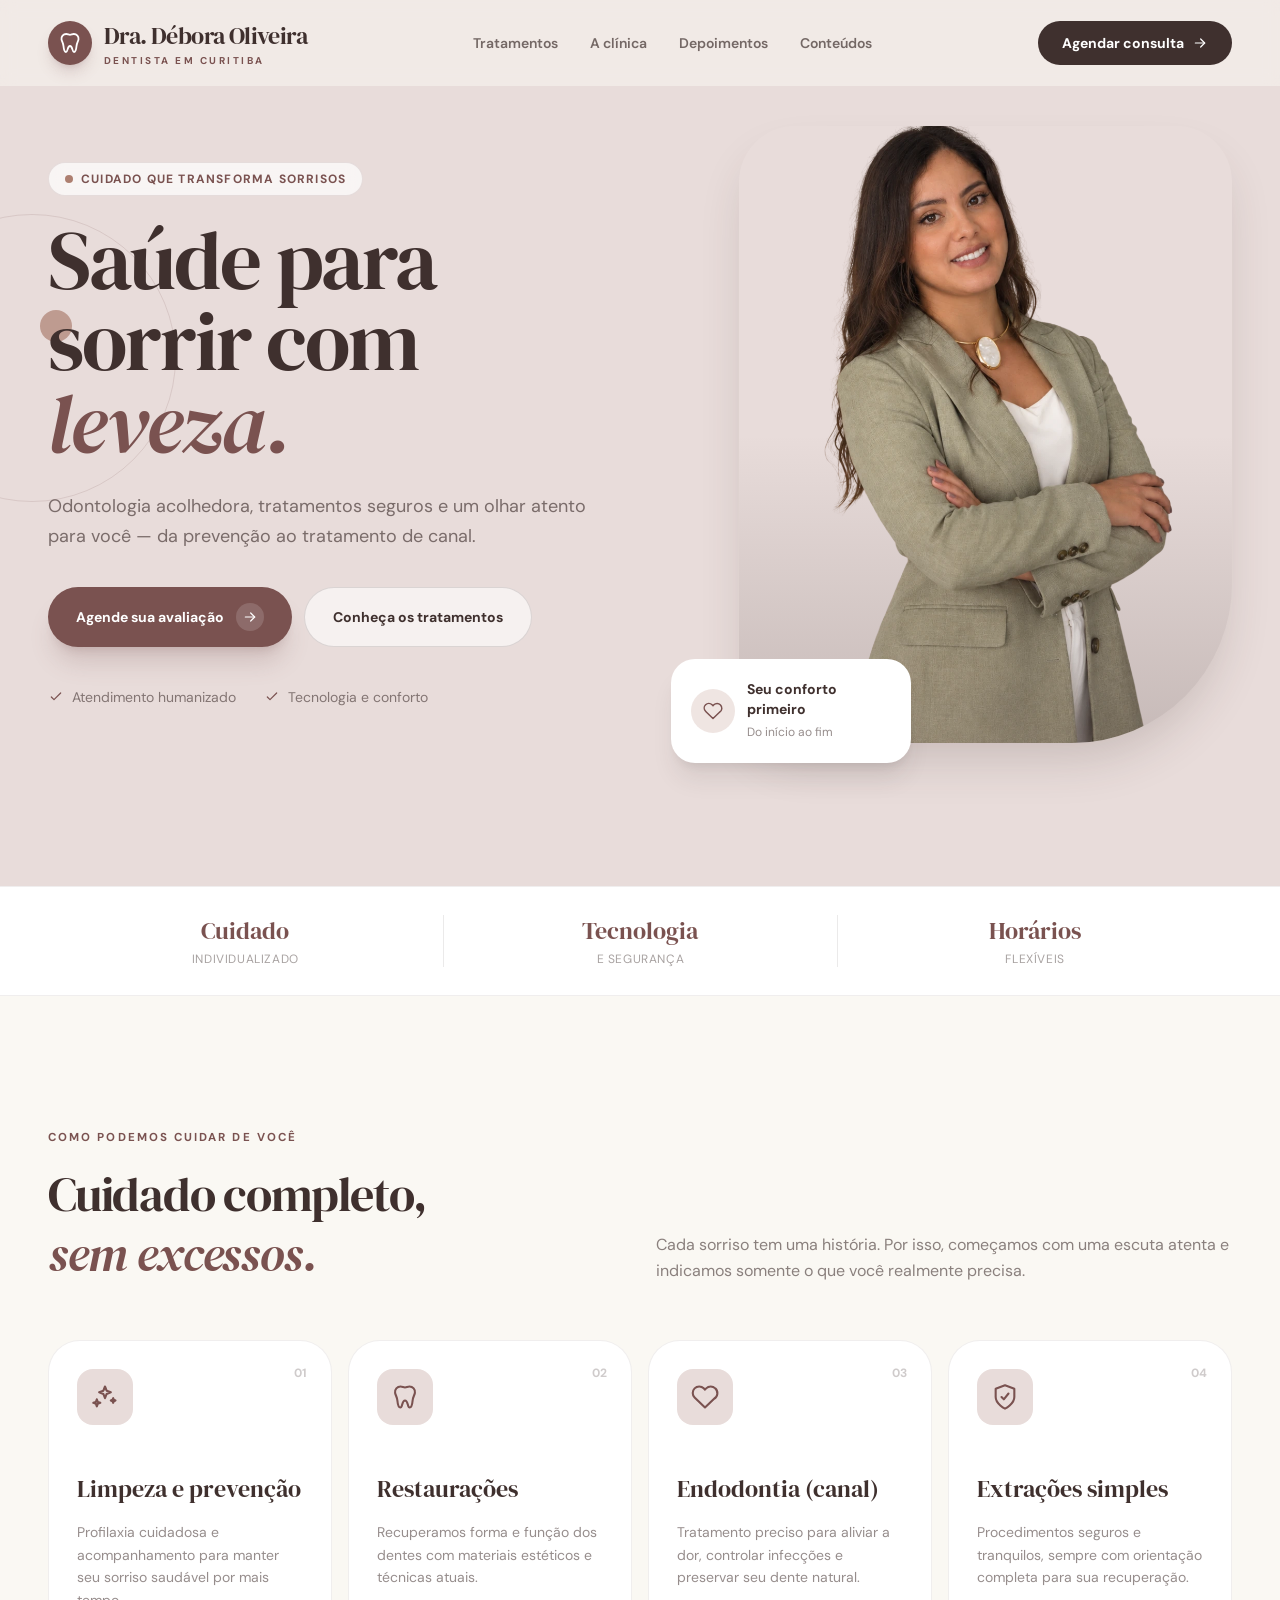
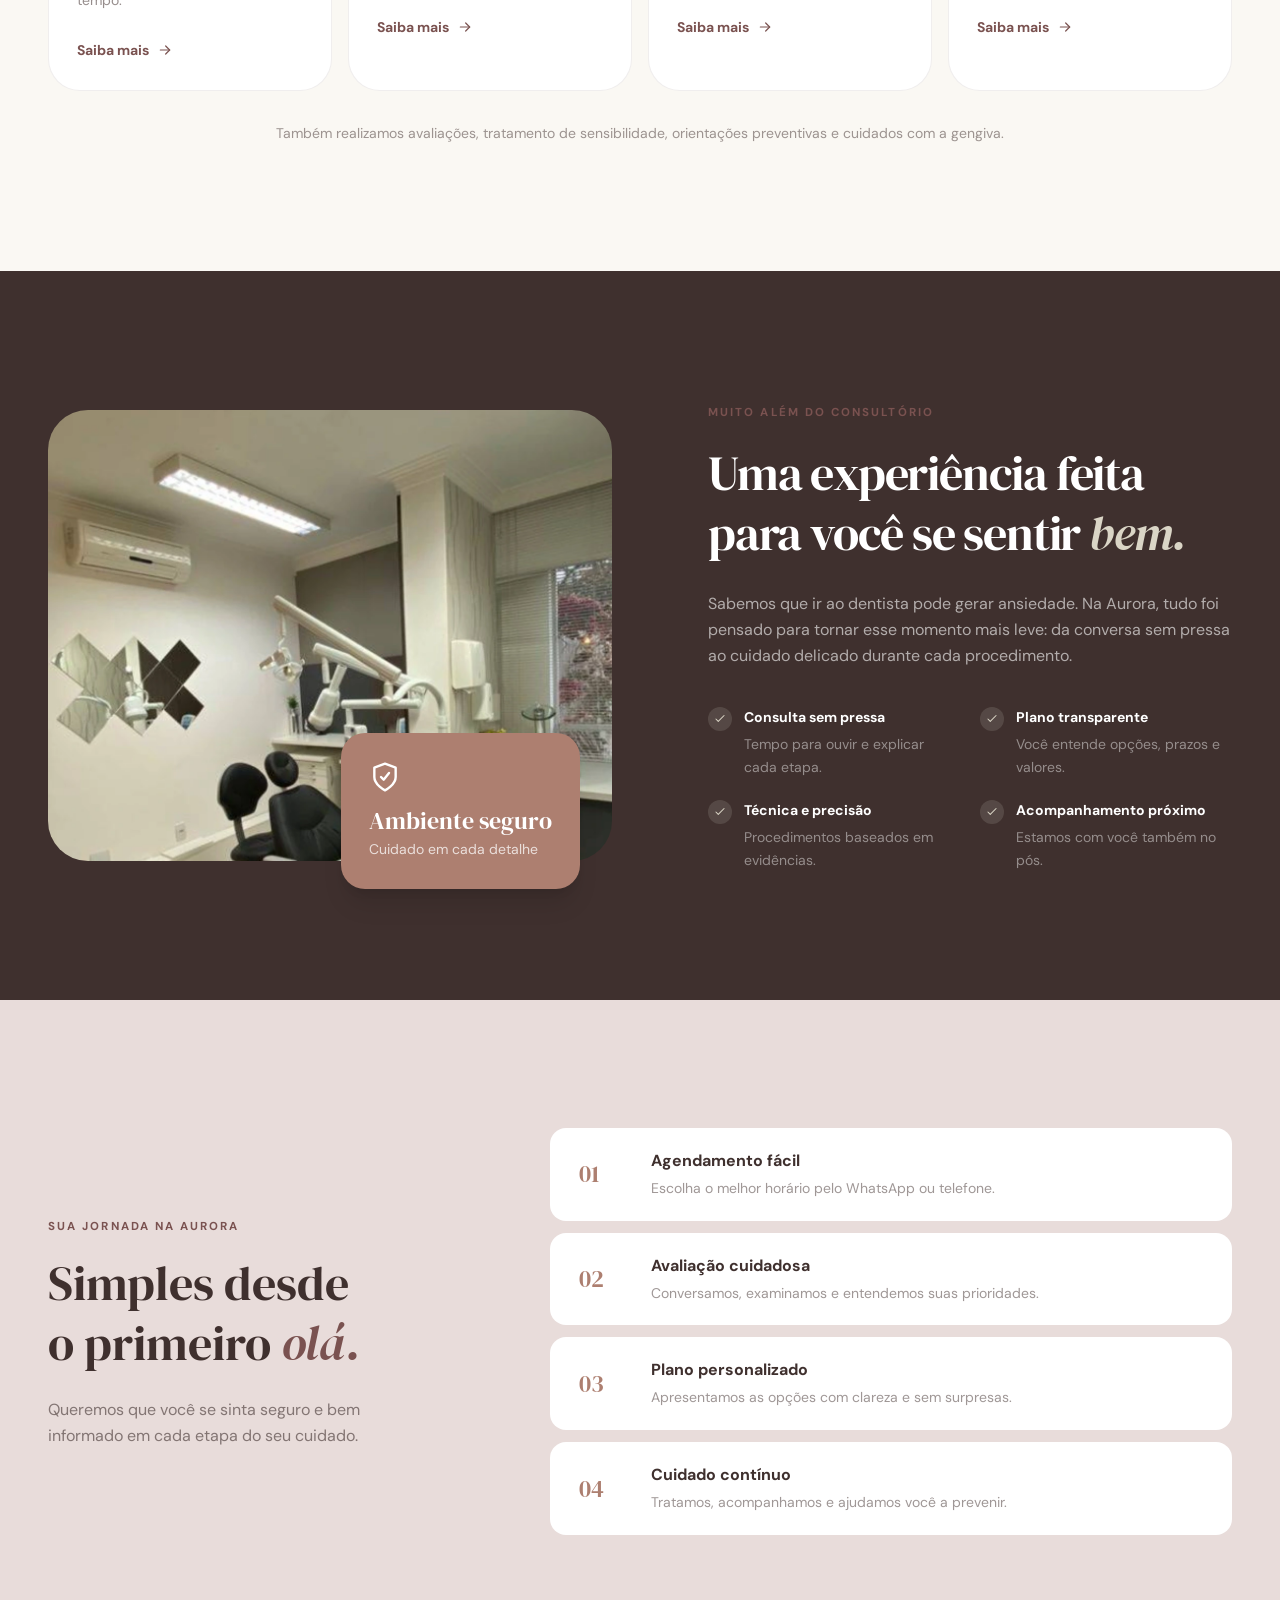
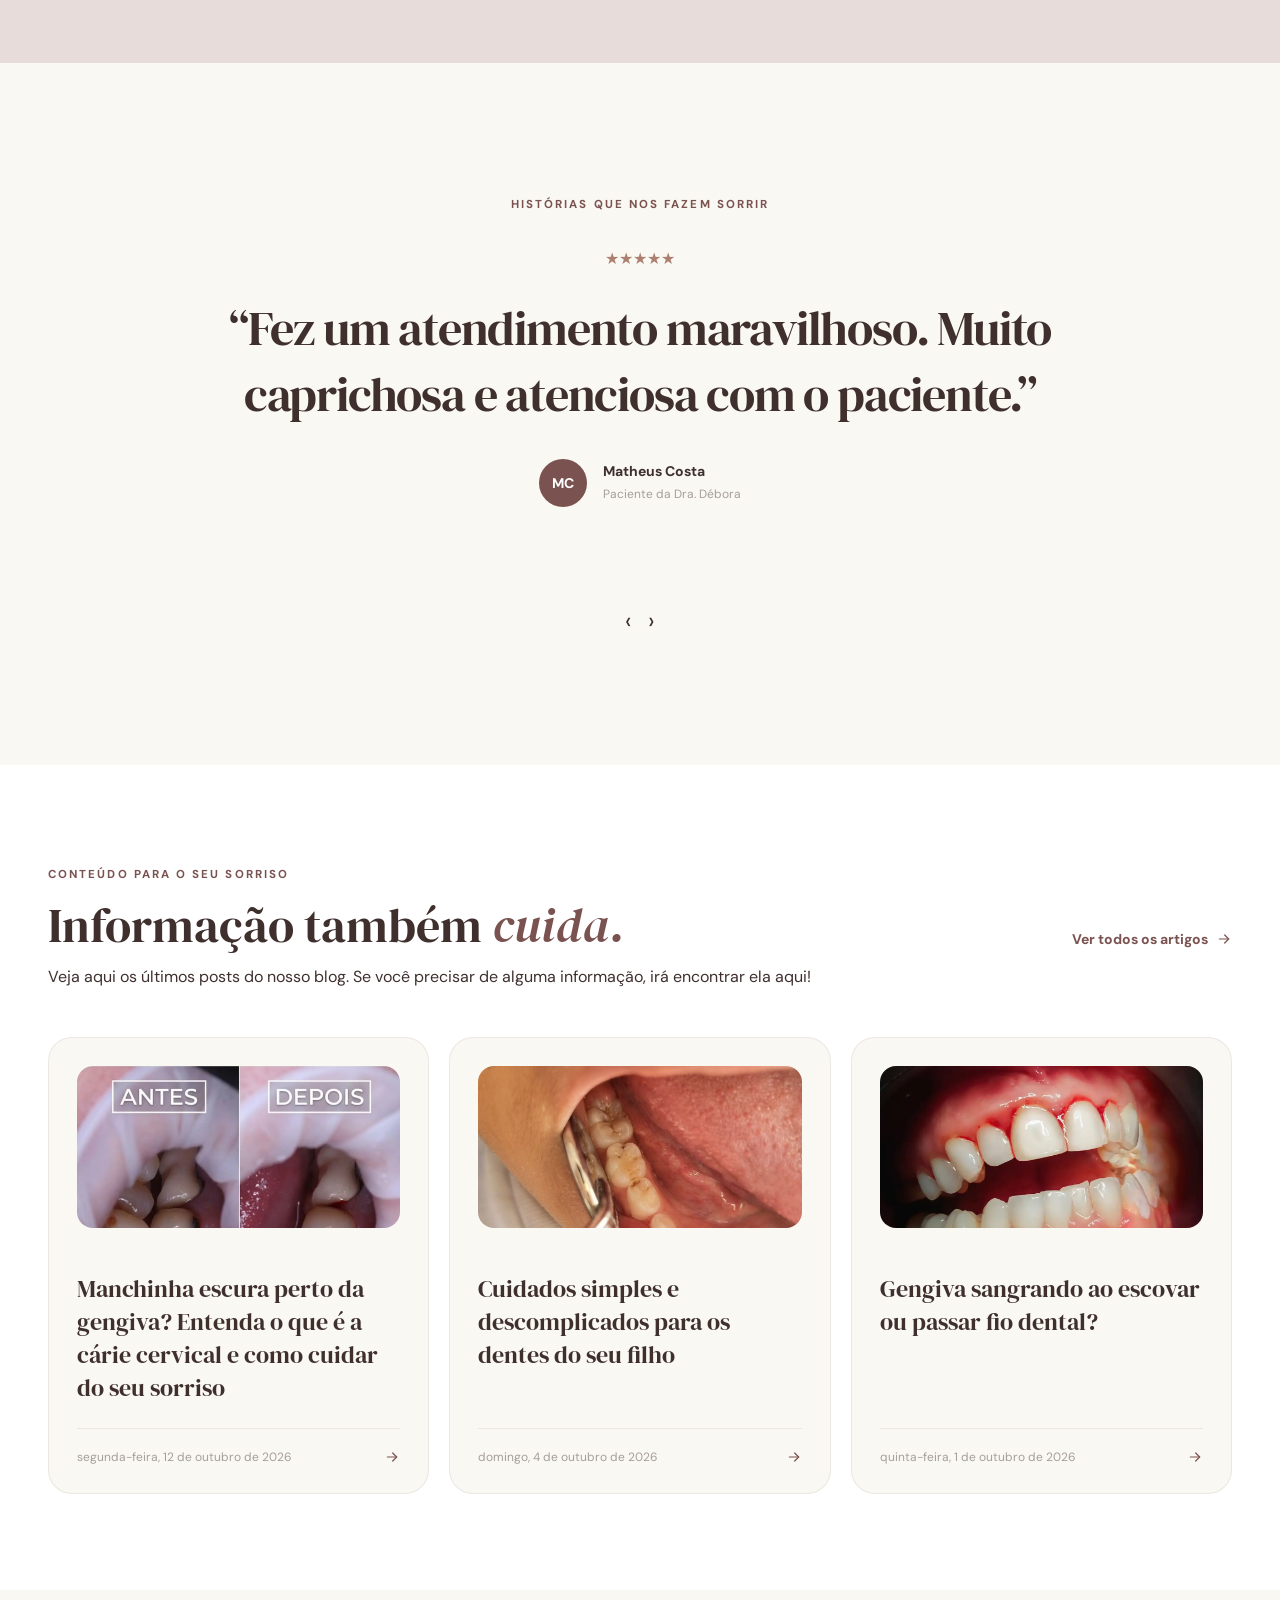
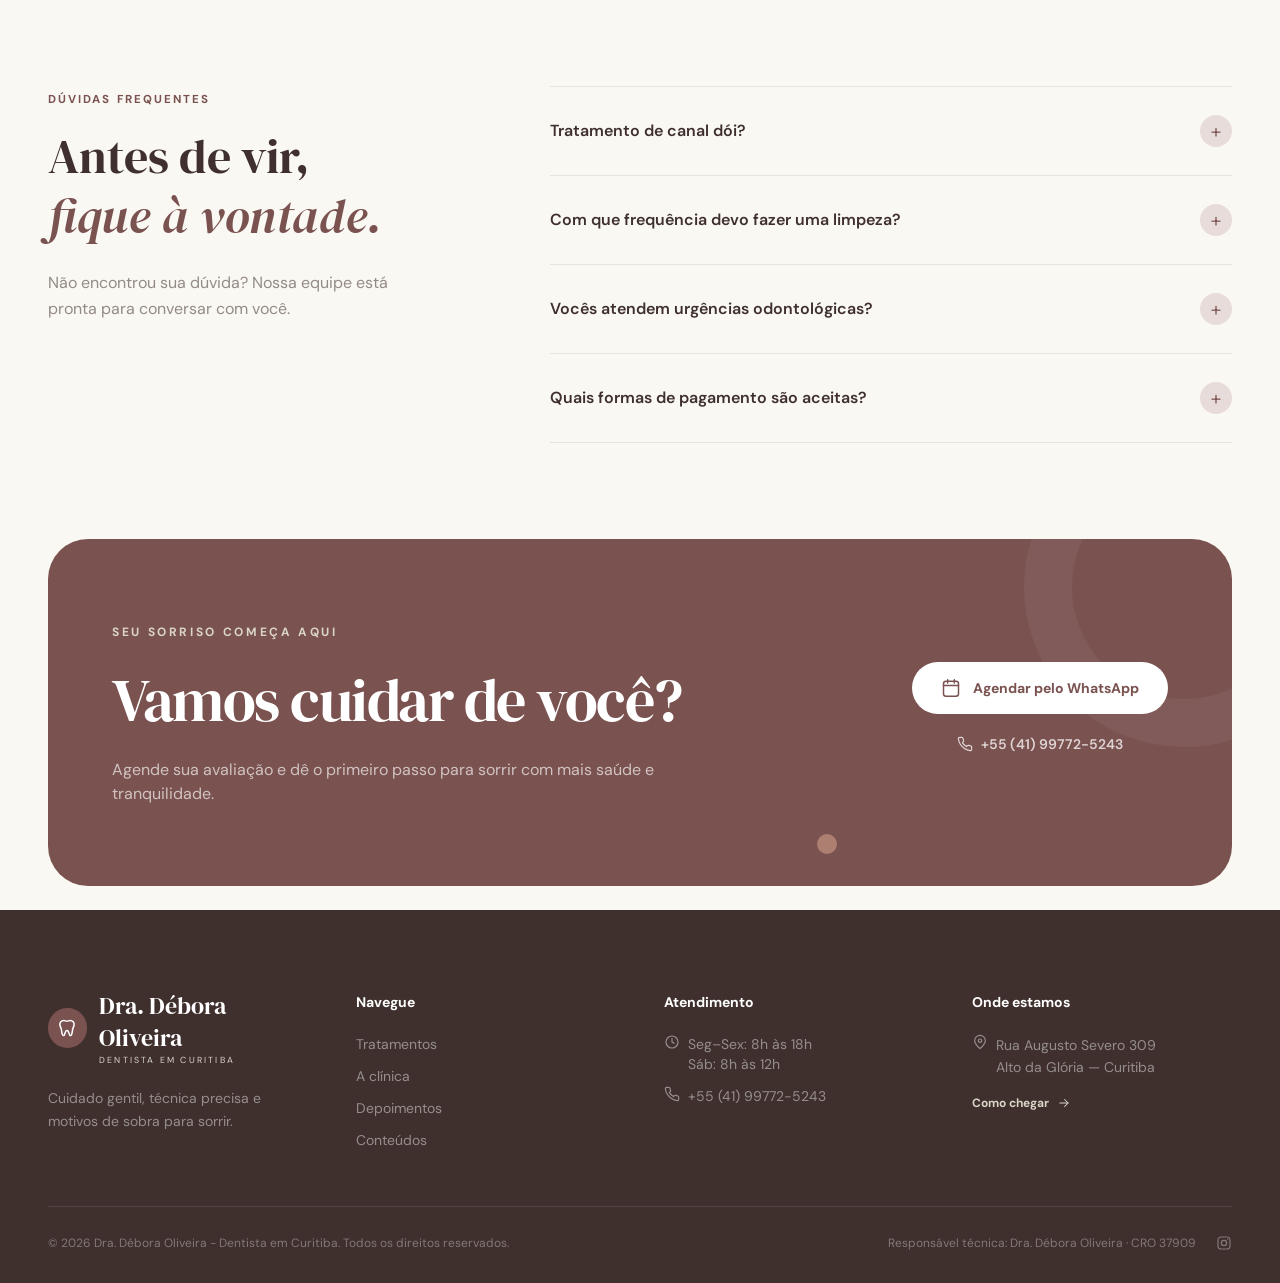
==== commit 5fa924ab: "add post carie cervical" ====
--- a/index.html
+++ b/index.html
@@ -36,7 +36,7 @@
 “Ótimo atendimento, serviço atencioso e de qualidade. Recomendo!”
 </blockquote> <div class="mt-8 flex items-center justify-center gap-4"> <div class="grid size-12 place-items-center rounded-full bg-teal text-sm font-bold text-white">DF</div> <div class="text-left"><strong class="block text-sm">Denise Felk</strong><span class="text-xs text-ink/45">Paciente da Dra. Débora</span></div> </div> </li><li> <div class="mx-auto mt-8 flex justify-center gap-1 text-coral" aria-label="5 de 5 estrelas">★★★★★</div> <blockquote class="mx-auto mt-6 max-w-4xl font-display text-3xl leading-snug tracking-tight text-ink sm:text-5xl">
 “Dr maravilhosa caprichosa  excelente profissional super indico ..”
-</blockquote> <div class="mt-8 flex items-center justify-center gap-4"> <div class="grid size-12 place-items-center rounded-full bg-teal text-sm font-bold text-white">JS</div> <div class="text-left"><strong class="block text-sm">Jocélia Shiroma</strong><span class="text-xs text-ink/45">Paciente da Dra. Débora</span></div> </div> </li> </ul> <nav class="hidden md:flex items-center gap-4 justify-center mt-8"> <button class="text-2xl" data-dir="-1">‹</button> <button class="text-2xl" data-dir="1">›</button> </nav> </div> </section> <section id="conteudos" class="scroll-mt-20 bg-white px-5 py-24 md:px-8 lg:px-12"> <div class="mx-auto max-w-7xl"> <div class="flex flex-col justify-between gap-6 sm:flex-row sm:items-end"> <div><span class="eyebrow">Conteúdo para o seu sorriso</span><h2 class="mt-4 font-display text-4xl sm:text-5xl">Informação também <em class="font-normal text-teal">cuida.</em></h2></div> <a href="/blog" class="inline-flex items-center gap-2 text-sm font-bold text-teal">Ver todos os artigos <svg viewBox="0 0 24 24" fill="none" stroke="currentColor" stroke-width="1.8" stroke-linecap="round" stroke-linejoin="round" class="size-4" aria-hidden="true"> <path d="M5 12h14"></path><path d="m13 6 6 6-6 6"></path>              </svg></a> </div> <p class="pt-4">Veja aqui os últimos posts do nosso blog. Se você precisar de alguma informação, irá encontrar ela aqui!</p> <div class="mt-12 grid gap-5 md:grid-cols-3"> <article class="group flex flex-col rounded-3xl border border-ink/8 bg-surface p-7 transition hover:-translate-y-1 hover:shadow-xl relative"> <div class="mb-8 grid aspect-16/8 place-items-center overflow-hidden rounded-2xl bg-mist"> <img src="/blog/dente-crianca.jpeg" alt=""> </div> <h3 class="flex-1 mt-3 font-display text-2xl font-normal leading-snug"> <a class="after:absolute after:inset-0 after:z-10" href="/blog/dente-permanente-nasceu-sobre-dente-leite"> Cuidados simples e descomplicados para os dentes do seu filho </a> </h3> <div class="mt-6 flex items-center justify-between border-t border-ink/8 pt-5 text-xs text-ink/45"> <span>domingo, 4 de outubro de 2026</span><svg viewBox="0 0 24 24" fill="none" stroke="currentColor" stroke-width="1.8" stroke-linecap="round" stroke-linejoin="round" class="size-4 text-teal transition group-hover:translate-x-1" aria-hidden="true"> <path d="M5 12h14"></path><path d="m13 6 6 6-6 6"></path>              </svg> </div> </article><article class="group flex flex-col rounded-3xl border border-ink/8 bg-surface p-7 transition hover:-translate-y-1 hover:shadow-xl relative"> <div class="mb-8 grid aspect-16/8 place-items-center overflow-hidden rounded-2xl bg-teal"> <img src="/blog/gengiva-sangrando.jpeg" alt=""> </div> <h3 class="flex-1 mt-3 font-display text-2xl font-normal leading-snug"> <a class="after:absolute after:inset-0 after:z-10" href="/blog/gengiva-sangrando"> Gengiva sangrando ao escovar ou passar fio dental? </a> </h3> <div class="mt-6 flex items-center justify-between border-t border-ink/8 pt-5 text-xs text-ink/45"> <span>quinta-feira, 1 de outubro de 2026</span><svg viewBox="0 0 24 24" fill="none" stroke="currentColor" stroke-width="1.8" stroke-linecap="round" stroke-linejoin="round" class="size-4 text-teal transition group-hover:translate-x-1" aria-hidden="true"> <path d="M5 12h14"></path><path d="m13 6 6 6-6 6"></path>              </svg> </div> </article><article class="group flex flex-col rounded-3xl border border-ink/8 bg-surface p-7 transition hover:-translate-y-1 hover:shadow-xl relative"> <div class="mb-8 grid aspect-16/8 place-items-center overflow-hidden rounded-2xl bg-coral/20"> <img src="/blog/quando-fazer-canal.jpeg" alt=""> </div> <h3 class="flex-1 mt-3 font-display text-2xl font-normal leading-snug"> <a class="after:absolute after:inset-0 after:z-10" href="/blog/quando-fazer-canal"> Quando o tratamento de canal é necessário? </a> </h3> <div class="mt-6 flex items-center justify-between border-t border-ink/8 pt-5 text-xs text-ink/45"> <span>terça-feira, 29 de setembro de 2026</span><svg viewBox="0 0 24 24" fill="none" stroke="currentColor" stroke-width="1.8" stroke-linecap="round" stroke-linejoin="round" class="size-4 text-teal transition group-hover:translate-x-1" aria-hidden="true"> <path d="M5 12h14"></path><path d="m13 6 6 6-6 6"></path>              </svg> </div> </article> </div> </div> </section> <section class="px-5 py-24 md:px-8 lg:px-12"> <div class="mx-auto grid max-w-7xl gap-12 lg:grid-cols-[0.8fr_1.2fr]"> <div><span class="eyebrow">Dúvidas frequentes</span><h2 class="mt-4 font-display text-4xl leading-tight sm:text-5xl">Antes de vir,<br><em class="font-normal text-teal">fique à vontade.</em></h2><p class="mt-6 max-w-sm leading-relaxed text-ink/55">Não encontrou sua dúvida? Nossa equipe está pronta para conversar com você.</p></div> <div class="divide-y divide-ink/10 border-y border-ink/10"> <details class="group py-1"> <summary class="flex cursor-pointer list-none items-center justify-between gap-5 py-6 font-semibold"> Tratamento de canal dói?<span class="grid size-8 shrink-0 place-items-center rounded-full bg-mist text-teal transition group-open:rotate-45"><span class="text-xl font-light">+</span></span> </summary> <p class="max-w-2xl pb-6 pr-10 text-sm leading-relaxed text-ink/55">Com anestesia e técnicas modernas, o tratamento é realizado de forma confortável. Na verdade, ele é o procedimento indicado para eliminar a dor causada pela inflamação do dente.</p> </details><details class="group py-1"> <summary class="flex cursor-pointer list-none items-center justify-between gap-5 py-6 font-semibold"> Com que frequência devo fazer uma limpeza?<span class="grid size-8 shrink-0 place-items-center rounded-full bg-mist text-teal transition group-open:rotate-45"><span class="text-xl font-light">+</span></span> </summary> <p class="max-w-2xl pb-6 pr-10 text-sm leading-relaxed text-ink/55">Em geral, recomendamos uma avaliação e limpeza a cada seis meses. Esse intervalo pode variar de acordo com a saúde da sua gengiva e suas necessidades individuais.</p> </details><details class="group py-1"> <summary class="flex cursor-pointer list-none items-center justify-between gap-5 py-6 font-semibold"> Vocês atendem urgências odontológicas?<span class="grid size-8 shrink-0 place-items-center rounded-full bg-mist text-teal transition group-open:rotate-45"><span class="text-xl font-light">+</span></span> </summary> <p class="max-w-2xl pb-6 pr-10 text-sm leading-relaxed text-ink/55">Sim. Entre em contato pelo telefone ou WhatsApp para verificarmos o encaixe mais próximo e orientarmos os primeiros cuidados.</p> </details><details class="group py-1"> <summary class="flex cursor-pointer list-none items-center justify-between gap-5 py-6 font-semibold"> Quais formas de pagamento são aceitas?<span class="grid size-8 shrink-0 place-items-center rounded-full bg-mist text-teal transition group-open:rotate-45"><span class="text-xl font-light">+</span></span> </summary> <p class="max-w-2xl pb-6 pr-10 text-sm leading-relaxed text-ink/55">Aceitamos as principais formas de pagamento e oferecemos condições para tratamentos. Os detalhes são apresentados com transparência após sua avaliação.</p> </details> </div> </div> </section> <section id="contato" class="scroll-mt-10 px-5 pb-6 md:px-8 lg:px-12"> <div class="relative mx-auto max-w-7xl overflow-hidden rounded-[2.5rem] bg-teal px-6 py-16 text-white sm:px-12 lg:px-16 lg:py-20"> <div class="absolute -right-28 -top-28 size-80 rounded-full border-[3rem] border-white/5"></div> <div class="absolute bottom-8 right-1/3 size-5 rounded-full bg-coral"></div> <div class="relative z-10 grid gap-10 lg:grid-cols-[1fr_auto] lg:items-center"> <div> <span class="text-xs font-bold uppercase tracking-[0.22em] text-teal-light">Seu sorriso começa aqui</span> <h2 class="mt-5 max-w-3xl font-display text-4xl leading-tight tracking-tight sm:text-6xl">Vamos cuidar de você?</h2> <p class="mt-5 max-w-xl text-white/65">Agende sua avaliação e dê o primeiro passo para sorrir com mais saúde e tranquilidade.</p> </div> <div class="flex flex-col gap-3"> <a href="https://wa.me/5541997725243" target="_blank" rel="noreferrer" class="inline-flex min-w-64 items-center justify-center gap-3 rounded-full bg-white px-7 py-4 text-sm font-bold text-teal transition hover:-translate-y-1 hover:shadow-xl"> <svg viewBox="0 0 24 24" fill="none" stroke="currentColor" stroke-width="1.8" stroke-linecap="round" stroke-linejoin="round" class="size-5" aria-hidden="true">  <path d="M8 2v4M16 2v4M3 9h18"></path><rect x="3" y="4" width="18" height="18" rx="3"></rect>             </svg> Agendar pelo WhatsApp
+</blockquote> <div class="mt-8 flex items-center justify-center gap-4"> <div class="grid size-12 place-items-center rounded-full bg-teal text-sm font-bold text-white">JS</div> <div class="text-left"><strong class="block text-sm">Jocélia Shiroma</strong><span class="text-xs text-ink/45">Paciente da Dra. Débora</span></div> </div> </li> </ul> <nav class="hidden md:flex items-center gap-4 justify-center mt-8"> <button class="text-2xl" data-dir="-1">‹</button> <button class="text-2xl" data-dir="1">›</button> </nav> </div> </section> <section id="conteudos" class="scroll-mt-20 bg-white px-5 py-24 md:px-8 lg:px-12"> <div class="mx-auto max-w-7xl"> <div class="flex flex-col justify-between gap-6 sm:flex-row sm:items-end"> <div><span class="eyebrow">Conteúdo para o seu sorriso</span><h2 class="mt-4 font-display text-4xl sm:text-5xl">Informação também <em class="font-normal text-teal">cuida.</em></h2></div> <a href="/blog" class="inline-flex items-center gap-2 text-sm font-bold text-teal">Ver todos os artigos <svg viewBox="0 0 24 24" fill="none" stroke="currentColor" stroke-width="1.8" stroke-linecap="round" stroke-linejoin="round" class="size-4" aria-hidden="true"> <path d="M5 12h14"></path><path d="m13 6 6 6-6 6"></path>              </svg></a> </div> <p class="pt-4">Veja aqui os últimos posts do nosso blog. Se você precisar de alguma informação, irá encontrar ela aqui!</p> <div class="mt-12 grid gap-5 md:grid-cols-3"> <article class="group flex flex-col rounded-3xl border border-ink/8 bg-surface p-7 transition hover:-translate-y-1 hover:shadow-xl relative"> <div class="mb-8 grid aspect-16/8 place-items-center overflow-hidden rounded-2xl bg-mist"> <img src="/blog/carie-cervical.webp" alt=""> </div> <h3 class="flex-1 mt-3 font-display text-2xl font-normal leading-snug"> <a class="after:absolute after:inset-0 after:z-10" href="/blog/carie-cervical-o-que-é-e-como-evitar"> Manchinha escura perto da gengiva? Entenda o que é a cárie cervical e como cuidar do seu sorriso </a> </h3> <div class="mt-6 flex items-center justify-between border-t border-ink/8 pt-5 text-xs text-ink/45"> <span>segunda-feira, 12 de outubro de 2026</span><svg viewBox="0 0 24 24" fill="none" stroke="currentColor" stroke-width="1.8" stroke-linecap="round" stroke-linejoin="round" class="size-4 text-teal transition group-hover:translate-x-1" aria-hidden="true"> <path d="M5 12h14"></path><path d="m13 6 6 6-6 6"></path>              </svg> </div> </article><article class="group flex flex-col rounded-3xl border border-ink/8 bg-surface p-7 transition hover:-translate-y-1 hover:shadow-xl relative"> <div class="mb-8 grid aspect-16/8 place-items-center overflow-hidden rounded-2xl bg-teal"> <img src="/blog/dente-crianca.jpeg" alt=""> </div> <h3 class="flex-1 mt-3 font-display text-2xl font-normal leading-snug"> <a class="after:absolute after:inset-0 after:z-10" href="/blog/dente-permanente-nasceu-sobre-dente-leite"> Cuidados simples e descomplicados para os dentes do seu filho </a> </h3> <div class="mt-6 flex items-center justify-between border-t border-ink/8 pt-5 text-xs text-ink/45"> <span>domingo, 4 de outubro de 2026</span><svg viewBox="0 0 24 24" fill="none" stroke="currentColor" stroke-width="1.8" stroke-linecap="round" stroke-linejoin="round" class="size-4 text-teal transition group-hover:translate-x-1" aria-hidden="true"> <path d="M5 12h14"></path><path d="m13 6 6 6-6 6"></path>              </svg> </div> </article><article class="group flex flex-col rounded-3xl border border-ink/8 bg-surface p-7 transition hover:-translate-y-1 hover:shadow-xl relative"> <div class="mb-8 grid aspect-16/8 place-items-center overflow-hidden rounded-2xl bg-coral/20"> <img src="/blog/gengiva-sangrando.jpeg" alt=""> </div> <h3 class="flex-1 mt-3 font-display text-2xl font-normal leading-snug"> <a class="after:absolute after:inset-0 after:z-10" href="/blog/gengiva-sangrando"> Gengiva sangrando ao escovar ou passar fio dental? </a> </h3> <div class="mt-6 flex items-center justify-between border-t border-ink/8 pt-5 text-xs text-ink/45"> <span>quinta-feira, 1 de outubro de 2026</span><svg viewBox="0 0 24 24" fill="none" stroke="currentColor" stroke-width="1.8" stroke-linecap="round" stroke-linejoin="round" class="size-4 text-teal transition group-hover:translate-x-1" aria-hidden="true"> <path d="M5 12h14"></path><path d="m13 6 6 6-6 6"></path>              </svg> </div> </article> </div> </div> </section> <section class="px-5 py-24 md:px-8 lg:px-12"> <div class="mx-auto grid max-w-7xl gap-12 lg:grid-cols-[0.8fr_1.2fr]"> <div><span class="eyebrow">Dúvidas frequentes</span><h2 class="mt-4 font-display text-4xl leading-tight sm:text-5xl">Antes de vir,<br><em class="font-normal text-teal">fique à vontade.</em></h2><p class="mt-6 max-w-sm leading-relaxed text-ink/55">Não encontrou sua dúvida? Nossa equipe está pronta para conversar com você.</p></div> <div class="divide-y divide-ink/10 border-y border-ink/10"> <details class="group py-1"> <summary class="flex cursor-pointer list-none items-center justify-between gap-5 py-6 font-semibold"> Tratamento de canal dói?<span class="grid size-8 shrink-0 place-items-center rounded-full bg-mist text-teal transition group-open:rotate-45"><span class="text-xl font-light">+</span></span> </summary> <p class="max-w-2xl pb-6 pr-10 text-sm leading-relaxed text-ink/55">Com anestesia e técnicas modernas, o tratamento é realizado de forma confortável. Na verdade, ele é o procedimento indicado para eliminar a dor causada pela inflamação do dente.</p> </details><details class="group py-1"> <summary class="flex cursor-pointer list-none items-center justify-between gap-5 py-6 font-semibold"> Com que frequência devo fazer uma limpeza?<span class="grid size-8 shrink-0 place-items-center rounded-full bg-mist text-teal transition group-open:rotate-45"><span class="text-xl font-light">+</span></span> </summary> <p class="max-w-2xl pb-6 pr-10 text-sm leading-relaxed text-ink/55">Em geral, recomendamos uma avaliação e limpeza a cada seis meses. Esse intervalo pode variar de acordo com a saúde da sua gengiva e suas necessidades individuais.</p> </details><details class="group py-1"> <summary class="flex cursor-pointer list-none items-center justify-between gap-5 py-6 font-semibold"> Vocês atendem urgências odontológicas?<span class="grid size-8 shrink-0 place-items-center rounded-full bg-mist text-teal transition group-open:rotate-45"><span class="text-xl font-light">+</span></span> </summary> <p class="max-w-2xl pb-6 pr-10 text-sm leading-relaxed text-ink/55">Sim. Entre em contato pelo telefone ou WhatsApp para verificarmos o encaixe mais próximo e orientarmos os primeiros cuidados.</p> </details><details class="group py-1"> <summary class="flex cursor-pointer list-none items-center justify-between gap-5 py-6 font-semibold"> Quais formas de pagamento são aceitas?<span class="grid size-8 shrink-0 place-items-center rounded-full bg-mist text-teal transition group-open:rotate-45"><span class="text-xl font-light">+</span></span> </summary> <p class="max-w-2xl pb-6 pr-10 text-sm leading-relaxed text-ink/55">Aceitamos as principais formas de pagamento e oferecemos condições para tratamentos. Os detalhes são apresentados com transparência após sua avaliação.</p> </details> </div> </div> </section> <section id="contato" class="scroll-mt-10 px-5 pb-6 md:px-8 lg:px-12"> <div class="relative mx-auto max-w-7xl overflow-hidden rounded-[2.5rem] bg-teal px-6 py-16 text-white sm:px-12 lg:px-16 lg:py-20"> <div class="absolute -right-28 -top-28 size-80 rounded-full border-[3rem] border-white/5"></div> <div class="absolute bottom-8 right-1/3 size-5 rounded-full bg-coral"></div> <div class="relative z-10 grid gap-10 lg:grid-cols-[1fr_auto] lg:items-center"> <div> <span class="text-xs font-bold uppercase tracking-[0.22em] text-teal-light">Seu sorriso começa aqui</span> <h2 class="mt-5 max-w-3xl font-display text-4xl leading-tight tracking-tight sm:text-6xl">Vamos cuidar de você?</h2> <p class="mt-5 max-w-xl text-white/65">Agende sua avaliação e dê o primeiro passo para sorrir com mais saúde e tranquilidade.</p> </div> <div class="flex flex-col gap-3"> <a href="https://wa.me/5541997725243" target="_blank" rel="noreferrer" class="inline-flex min-w-64 items-center justify-center gap-3 rounded-full bg-white px-7 py-4 text-sm font-bold text-teal transition hover:-translate-y-1 hover:shadow-xl"> <svg viewBox="0 0 24 24" fill="none" stroke="currentColor" stroke-width="1.8" stroke-linecap="round" stroke-linejoin="round" class="size-5" aria-hidden="true">  <path d="M8 2v4M16 2v4M3 9h18"></path><rect x="3" y="4" width="18" height="18" rx="3"></rect>             </svg> Agendar pelo WhatsApp
 </a> <a href="tel:+5541997725243" class="inline-flex items-center justify-center gap-2 py-2 text-sm font-semibold text-white/75 hover:text-white"><svg viewBox="0 0 24 24" fill="none" stroke="currentColor" stroke-width="1.8" stroke-linecap="round" stroke-linejoin="round" class="size-4" aria-hidden="true">          <path d="M22 16.9v3a2 2 0 0 1-2.2 2 19.8 19.8 0 0 1-8.6-3.1 19.4 19.4 0 0 1-6-6A19.8 19.8 0 0 1 2.1 4.2 2 2 0 0 1 4.1 2h3a2 2 0 0 1 2 1.7c.1 1 .4 2 .7 2.8a2 2 0 0 1-.5 2.1L8.1 9.9a16 16 0 0 0 6 6l1.3-1.3a2 2 0 0 1 2.1-.5c.9.3 1.8.6 2.8.7a2 2 0 0 1 1.7 2.1Z"></path>     </svg> +55 (41) 99772-5243</a> </div> </div> </div> </section> <footer class="bg-ink px-5 pb-8 pt-20 text-white md:px-8 lg:px-12"> <div class="mx-auto max-w-7xl"> <div class="grid gap-12 border-b border-white/10 pb-14 md:grid-cols-2 lg:grid-cols-4"> <div> <a href="#inicio" class="flex items-center gap-3"> <span class="grid size-10 place-items-center rounded-full bg-teal"><svg viewBox="0 0 24 24" fill="none" stroke="currentColor" stroke-width="1.8" stroke-linecap="round" stroke-linejoin="round" class="size-5" aria-hidden="true">             <path d="M8.2 3C5.3 3 3 5.5 3.5 8.4c.4 2.3 1.7 3.5 2 6.8.2 2.3.8 5.8 2.5 5.8 2 0 1.2-6 4-6s2 6 4 6c1.7 0 2.3-3.5 2.5-5.8.3-3.3 1.6-4.5 2-6.8C21 5.5 18.7 3 15.8 3c-1.5 0-2.5.8-3.8.8S9.7 3 8.2 3Z"></path>  </svg></span> <span><strong class="font-display text-2xl font-normal">Dra. Débora Oliveira</strong><span class="block text-[0.55rem] uppercase tracking-[0.25em] text-teal-light">Dentista em Curitiba</span></span> </a> <p class="mt-5 max-w-xs text-sm leading-relaxed text-white/45">
 Cuidado gentil, técnica precisa e motivos de sobra para sorrir.
 </p> </div> <div> <strong class="text-sm">Navegue</strong><div class="mt-5 flex flex-col gap-3 text-sm text-white/45"> <a href="/#tratamentos" class="hover:text-white">Tratamentos</a><a href="/#sobre" class="hover:text-white">A clínica</a><a href="/#depoimentos" class="hover:text-white">Depoimentos</a><a href="/#conteudos" class="hover:text-white">Conteúdos</a> </div> </div> <div> <strong class="text-sm">Atendimento</strong><div class="mt-5 space-y-3 text-sm text-white/45"> <p class="flex gap-2"> <svg viewBox="0 0 24 24" fill="none" stroke="currentColor" stroke-width="1.8" stroke-linecap="round" stroke-linejoin="round" class="size-4 shrink-0" aria-hidden="true">     <circle cx="12" cy="12" r="9"></circle><path d="M12 7v5l3 2"></path>          </svg> Seg–Sex: 8h às 18h<br>Sáb: 8h às 12h
